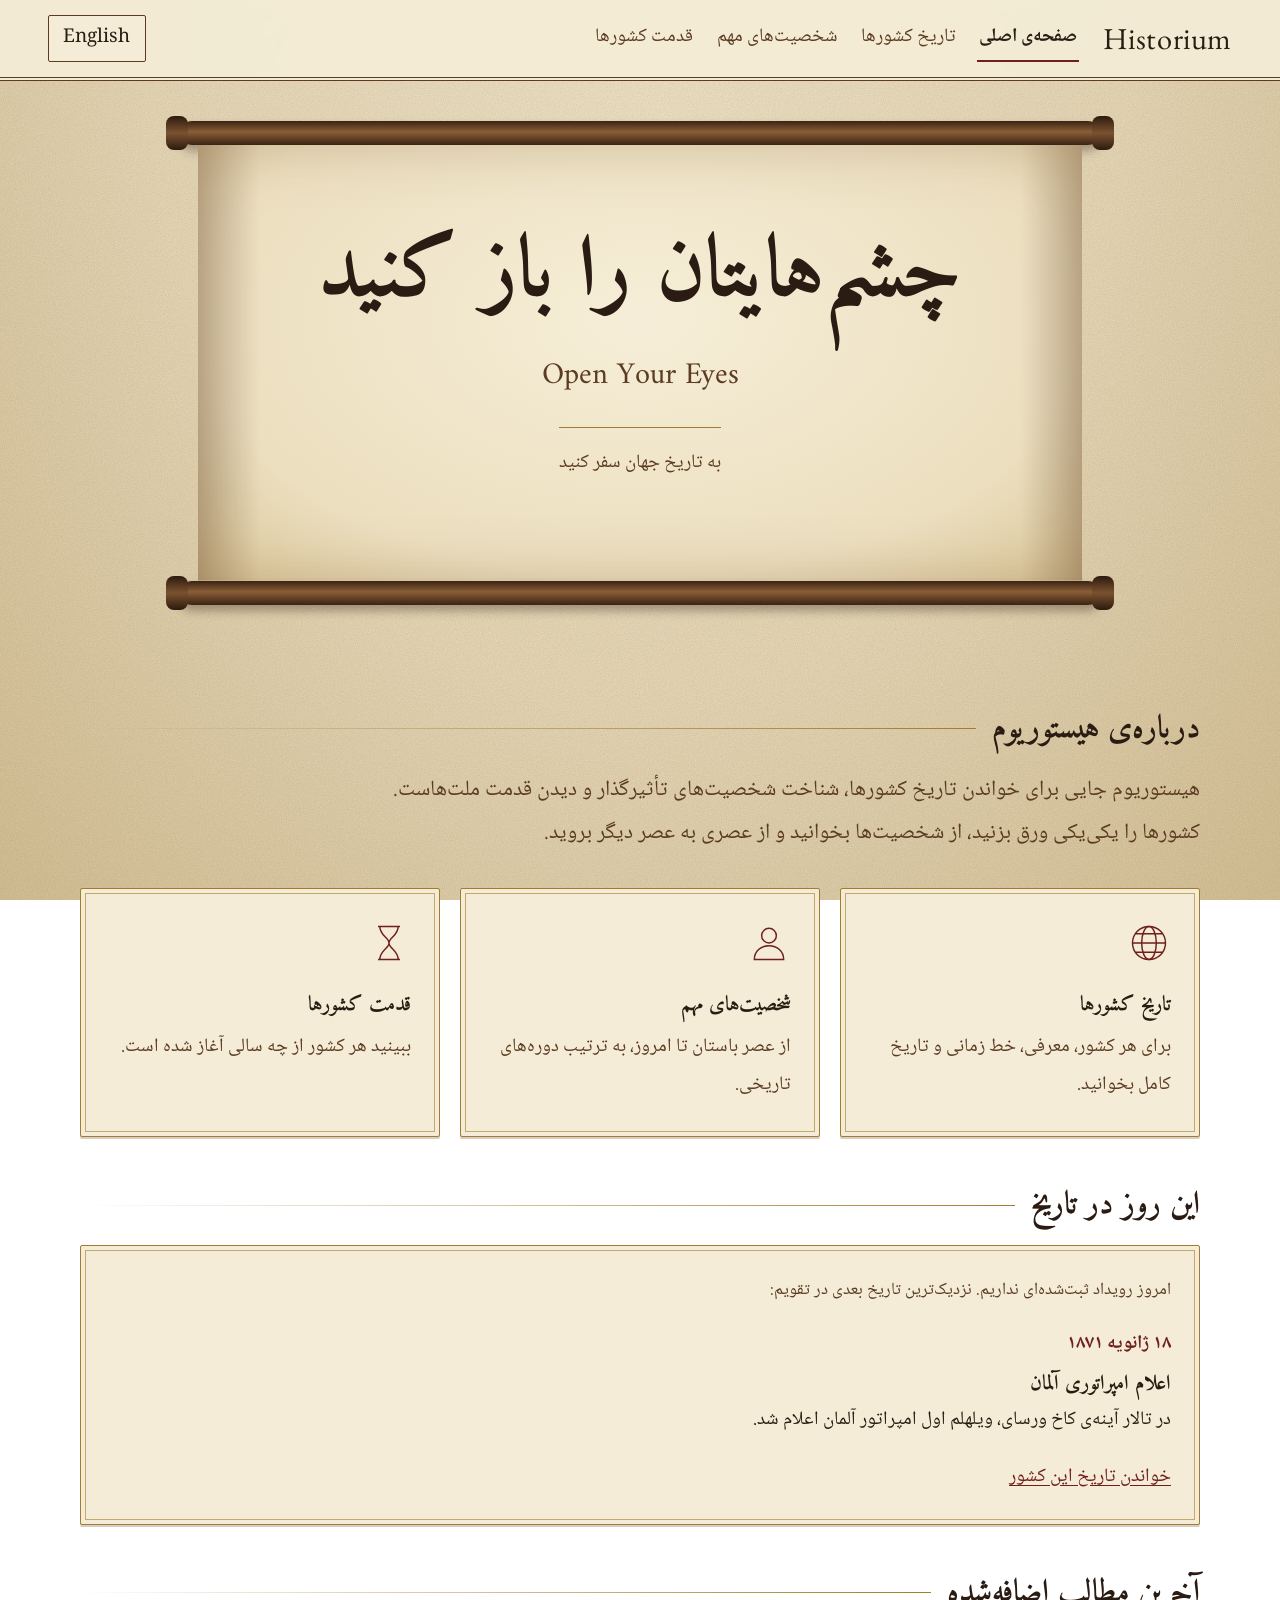
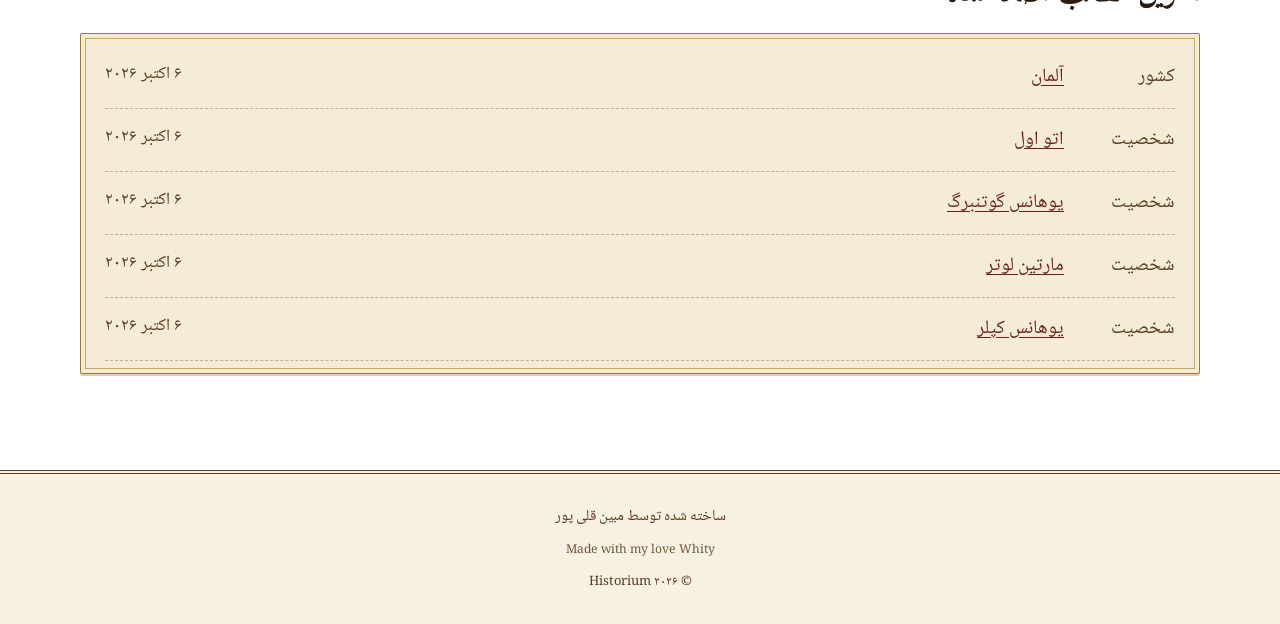
==== historium-preview.html @ 2f459145 "Added Main File" ====
<!DOCTYPE html>
<html lang="fa" dir="rtl">
<head>
  <meta charset="utf-8">
  <meta name="viewport" content="width=device-width, initial-scale=1">
  <title>Historium</title>
  <meta name="description" content="Historium: تاریخ کشورها، شخصیت‌های مهم و قدمت ملت‌ها. The history of countries, important figures and the age of nations.">
  <link rel="preconnect" href="https://fonts.googleapis.com">
  <link rel="preconnect" href="https://fonts.gstatic.com" crossorigin>
  <link href="https://fonts.googleapis.com/css2?family=Amiri:wght@400;700&family=EB+Garamond:wght@400;500;700&family=IM+Fell+English&family=Noto+Naskh+Arabic:wght@400;600&display=swap" rel="stylesheet">
  <style>
/* ==========================================================
   Historium - stylesheet
   Theme: old parchment, ink and wax seal
   Works in both RTL (Persian) and LTR (English) using logical properties
   ========================================================== */

:root {
  --parchment: #e8dbbc;
  --vellum: #f4ecd6;
  --ink: #2a1c12;
  --walnut: #5b3b22;
  --seal: #6f1f1c;
  --gold: #a27d2f;
  --line: rgba(91, 59, 34, 0.35);
  --header-h: 68px;
  --measure: 68ch;
}

html[lang="fa"] {
  --font-display: "Amiri", "Noto Naskh Arabic", "Traditional Arabic", serif;
  --font-body: "Noto Naskh Arabic", "Amiri", "Traditional Arabic", serif;
  --lh: 2;
  --base: 1.1875rem;
}
html[lang="en"] {
  --font-display: "IM Fell English", "EB Garamond", Georgia, "Times New Roman", serif;
  --font-body: "EB Garamond", Georgia, "Times New Roman", serif;
  --lh: 1.65;
  --base: 1.25rem;
}

* { box-sizing: border-box; }

[hidden] { display: none !important; }

html { scroll-behavior: smooth; }
@media (prefers-reduced-motion: reduce) {
  html { scroll-behavior: auto; }
}

body {
  margin: 0;
  min-height: 100vh;
  color: var(--ink);
  font-family: var(--font-body);
  font-size: var(--base);
  line-height: var(--lh);
  background:
    radial-gradient(ellipse at 50% 0%, #f1e7cc 0%, var(--parchment) 55%, #d6c39a 100%) fixed;
  display: flex;
  flex-direction: column;
}

/* paper grain */
body::before {
  content: "";
  position: fixed;
  inset: 0;
  pointer-events: none;
  z-index: 0;
  opacity: 0.55;
  mix-blend-mode: multiply;
  background-image: url("data:image/svg+xml;utf8,<svg xmlns='http://www.w3.org/2000/svg' width='220' height='220'><filter id='n'><feTurbulence type='fractalNoise' baseFrequency='0.85' numOctaves='2' stitchTiles='stitch'/><feColorMatrix values='0 0 0 0 0.36  0 0 0 0 0.25  0 0 0 0 0.12  0 0 0 0.45 0'/></filter><rect width='100%' height='100%' filter='url(%23n)'/></svg>");
}

body > * { position: relative; z-index: 1; }

h1, h2, h3, h4 {
  font-family: var(--font-display);
  font-weight: 700;
  line-height: 1.25;
  margin: 0 0 0.5em;
  color: var(--ink);
}
html[lang="en"] h1, html[lang="en"] h2, html[lang="en"] h3, html[lang="en"] h4 { font-weight: 400; }

h1 { font-size: clamp(2rem, 4vw, 3rem); }
h2 { font-size: clamp(1.5rem, 2.6vw, 2rem); }
h3 { font-size: 1.3rem; }

p { margin: 0 0 1em; max-width: var(--measure); }

a { color: var(--seal); text-underline-offset: 0.2em; }
a:hover { color: var(--ink); }

:focus-visible {
  outline: 3px solid var(--seal);
  outline-offset: 3px;
}

.sr-only {
  position: absolute !important;
  width: 1px; height: 1px;
  overflow: hidden;
  clip: rect(0 0 0 0);
  white-space: nowrap;
}

.skip-link {
  position: absolute;
  inset-inline-start: 1rem;
  top: -4rem;
  background: var(--vellum);
  color: var(--ink);
  padding: 0.5rem 1rem;
  border: 2px solid var(--seal);
  z-index: 100;
}
.skip-link:focus { top: 0.75rem; }

/* ---------- reading progress ---------- */
#progress {
  position: fixed;
  top: 0; left: 0; right: 0;
  height: 4px;
  background: var(--seal);
  transform: scaleX(0);
  transform-origin: left;
  z-index: 60;
  display: none;
}
html[dir="rtl"] #progress { transform-origin: right; }
body.has-progress #progress { display: block; }

/* ---------- header ---------- */
.site-header {
  position: sticky;
  top: 0;
  z-index: 50;
  min-height: var(--header-h);
  display: flex;
  align-items: center;
  flex-wrap: wrap;
  gap: 0.5rem 1.5rem;
  padding: 0.5rem clamp(1rem, 4vw, 3rem);
  background: rgba(244, 236, 214, 0.94);
  border-bottom: 4px double var(--walnut);
  backdrop-filter: blur(4px);
}

.logo {
  font-family: "IM Fell English", "EB Garamond", Georgia, serif;
  font-size: 1.9rem;
  letter-spacing: 0.02em;
  color: var(--ink);
  text-decoration: none;
  direction: ltr;
  unicode-bidi: isolate;
}
.logo:hover { color: var(--seal); }

.main-nav {
  display: flex;
  gap: 0.25rem 1.25rem;
  flex-wrap: wrap;
  flex: 1;
}
.main-nav a {
  color: var(--walnut);
  text-decoration: none;
  padding: 0.25rem 0.1rem;
  border-bottom: 2px solid transparent;
}
.main-nav a:hover { color: var(--ink); border-bottom-color: var(--gold); }
.main-nav a[aria-current="page"] { color: var(--ink); border-bottom-color: var(--seal); font-weight: 700; }

.lang-btn {
  font: inherit;
  color: var(--ink);
  background: var(--vellum);
  border: 1px solid var(--walnut);
  padding: 0.2rem 0.9rem;
  cursor: pointer;
  border-radius: 2px;
}
.lang-btn:hover { background: var(--parchment); }

main { flex: 1; }
main:focus, main:focus-visible { outline: none; }

.page {
  width: min(1120px, 100% - 2rem);
  margin-inline: auto;
  padding-block: 2.5rem 4rem;
}

.lead { font-size: 1.15em; color: var(--walnut); }

/* ---------- hero: the scroll ---------- */
.hero { padding: 2.5rem 1rem 1rem; }

.scroll {
  width: min(920px, 100%);
  margin-inline: auto;
}

.scroll-rod {
  position: relative;
  height: 24px;
  border-radius: 12px;
  background: linear-gradient(#3a2313, #8a5e37 45%, #3a2313);
  box-shadow: 0 6px 10px rgba(42, 28, 18, 0.35);
}
.scroll-rod::before, .scroll-rod::after {
  content: "";
  position: absolute;
  top: -5px;
  width: 22px; height: 34px;
  border-radius: 8px;
  background: linear-gradient(#2c1a0e, #7b5230 50%, #2c1a0e);
}
.scroll-rod::before { inset-inline-start: -14px; }
.scroll-rod::after { inset-inline-end: -14px; }

.scroll-sheet {
  margin-inline: 18px;
  padding: clamp(2.5rem, 7vw, 5rem) clamp(1.25rem, 5vw, 4rem);
  text-align: center;
  background:
    linear-gradient(90deg, rgba(91, 59, 34, 0.28), transparent 7%, transparent 93%, rgba(91, 59, 34, 0.28)),
    radial-gradient(ellipse at 50% 40%, #f6eed8 0%, #ecdfbf 70%, #dcc89b 100%);
  box-shadow: inset 0 0 60px rgba(111, 70, 30, 0.25);
  animation: unroll 1.5s cubic-bezier(0.3, 0.7, 0.2, 1) both;
}
@keyframes unroll {
  from { clip-path: inset(0 0 100% 0); }
  to { clip-path: inset(0 0 0 0); }
}
@media (prefers-reduced-motion: reduce) {
  .scroll-sheet { animation: none; }
}

.slogan {
  font-size: clamp(2.6rem, 8vw, 5.4rem);
  line-height: 1.15;
  margin: 0 0 0.25em;
}
.slogan-alt {
  font-family: var(--font-display);
  font-size: clamp(1.3rem, 3vw, 1.9rem);
  color: var(--walnut);
  margin: 0 0 1.25rem;
}
.tagline {
  margin-inline: auto;
  color: var(--walnut);
  border-top: 1px solid var(--gold);
  padding-top: 1rem;
  display: inline-block;
}

/* ---------- decorative section title ---------- */
.section-title {
  display: flex;
  align-items: center;
  gap: 1rem;
  margin: 3rem 0 1.25rem;
}
.section-title::after {
  content: "";
  flex: 1;
  height: 1px;
  background: linear-gradient(90deg, var(--gold), transparent);
}
html[dir="rtl"] .section-title::after { background: linear-gradient(270deg, var(--gold), transparent); }
.section-title h2 { margin: 0; }

/* ---------- framed boxes (manuscript frame) ---------- */
.frame {
  background: var(--vellum);
  border: 1px solid var(--gold);
  box-shadow:
    inset 0 0 0 4px var(--vellum),
    inset 0 0 0 5px rgba(162, 125, 47, 0.6),
    0 2px 0 rgba(91, 59, 34, 0.25);
  border-radius: 2px;
}

/* ---------- entry cards on home ---------- */
.entry-grid {
  display: grid;
  gap: 1.25rem;
  grid-template-columns: repeat(auto-fit, minmax(250px, 1fr));
}
.entry {
  display: block;
  padding: 2rem 1.75rem;
  text-decoration: none;
  color: var(--ink);
}
.entry:hover { background: #f9f2de; color: var(--ink); }
.entry h3 { margin-top: 0.75rem; }
.entry p { color: var(--walnut); margin: 0; }
.entry svg { width: 44px; height: 44px; stroke: var(--seal); fill: none; stroke-width: 1.6; }

/* ---------- today / latest ---------- */
.today { padding: 1.75rem; }
.today h3 { margin-bottom: 0.25rem; }
.today .date { color: var(--seal); font-weight: 700; margin-bottom: 0.5rem; }
.today .note { color: var(--walnut); font-size: 0.9em; margin-bottom: 1rem; }

.latest-list { list-style: none; margin: 0; padding: 0; }
.latest-list li {
  display: flex;
  flex-wrap: wrap;
  gap: 0.25rem 1rem;
  padding: 0.75rem 0;
  border-bottom: 1px dashed var(--line);
}
.latest-list .kind { color: var(--walnut); min-width: 5em; }
.latest-list .when { margin-inline-start: auto; color: var(--walnut); font-size: 0.9em; }

/* ---------- flags ---------- */
.flag {
  display: block;
  width: 100%;
  height: 100%;
  border: 1px solid rgba(42, 28, 18, 0.5);
}
.flag-img { display: block; width: 100%; height: 100%; object-fit: cover; }

/* ---------- search ---------- */
.searchbar { margin: 1.5rem 0 2rem; max-width: 460px; }
.searchbar input,
.filters select {
  width: 100%;
  font: inherit;
  color: var(--ink);
  background: var(--vellum);
  border: 1px solid var(--walnut);
  border-radius: 2px;
  padding: 0.6rem 0.9rem;
}

/* ---------- country cards ---------- */
.card-grid {
  display: grid;
  gap: 1.5rem;
  grid-template-columns: repeat(auto-fill, minmax(250px, 1fr));
}
.country-card {
  display: flex;
  flex-direction: column;
  text-decoration: none;
  color: var(--ink);
  overflow: hidden;
}
.country-card:hover { background: #f9f2de; color: var(--ink); }
.country-card .flag-band { height: 84px; margin: 10px 10px 0; }
.country-card .body { padding: 1rem 1.25rem 1.4rem; }
.country-card h3 { margin-bottom: 0.1em; }
.country-card .age { color: var(--seal); font-weight: 700; margin-bottom: 0.4rem; }
.country-card .sum { color: var(--walnut); font-size: 0.92em; line-height: 1.6; margin: 0; }

.empty {
  padding: 2rem;
  text-align: center;
  color: var(--walnut);
  border: 1px dashed var(--walnut);
}

/* ---------- country page ---------- */
.crumb { margin-bottom: 1.5rem; }
.country-head {
  display: grid;
  grid-template-columns: 160px 1fr auto;
  gap: 1.5rem 2rem;
  align-items: center;
  margin-bottom: 2.5rem;
}
.country-head .flag-big { width: 160px; height: 108px; }
.country-head h1 { margin: 0; }

.seal {
  display: inline-flex;
  flex-direction: column;
  align-items: center;
  justify-content: center;
  width: 128px; height: 128px;
  border-radius: 50%;
  text-decoration: none;
  color: #f4ecd6;
  background: radial-gradient(circle at 35% 30%, #9a3a33, var(--seal) 60%, #4b1311);
  box-shadow: inset 0 0 0 5px rgba(244, 236, 214, 0.18), 0 4px 10px rgba(42, 28, 18, 0.4);
  text-align: center;
  line-height: 1.25;
}
.seal:hover { color: #fff; filter: brightness(1.1); }
.seal .n { font-family: var(--font-display); font-size: 2.1rem; }
.seal .u { font-size: 0.85rem; }

.country-layout {
  display: grid;
  grid-template-columns: minmax(0, 1fr) 270px;
  gap: 3rem;
  align-items: start;
}
.country-main section { scroll-margin-top: calc(var(--header-h) + 1.25rem); margin-bottom: 3rem; }
.country-main section > h2 {
  border-bottom: 1px solid var(--gold);
  padding-bottom: 0.3em;
}

.side { position: sticky; top: calc(var(--header-h) + 1.25rem); display: grid; gap: 1.25rem; }
.side .box { padding: 1.25rem 1.4rem; }
.side h2 { font-size: 1.2rem; margin-bottom: 0.6rem; }
.facts { margin: 0; }
.facts div { padding: 0.4rem 0; border-bottom: 1px dashed var(--line); }
.facts div:last-child { border-bottom: 0; }
.facts dt { color: var(--walnut); font-size: 0.85em; }
.facts dd { margin: 0; font-weight: 700; }

.toc { list-style: none; margin: 0; padding: 0; }
.toc li { margin: 0; }
.toc a {
  display: block;
  padding: 0.25rem 0;
  color: var(--walnut);
  text-decoration: none;
  line-height: 1.5;
}
.toc a:hover { color: var(--seal); }

.why-date {
  margin-top: 1rem;
  padding: 0.9rem 1.1rem;
  border-inline-start: 3px solid var(--gold);
  background: rgba(244, 236, 214, 0.6);
  font-size: 0.95em;
}
.why-date p { margin: 0; }

/* timeline */
.timeline { list-style: none; margin: 0; padding: 0; border-inline-start: 2px solid var(--walnut); margin-inline-start: 0.6rem; }
.timeline > li { position: relative; padding-inline-start: 1.5rem; margin-bottom: 0.25rem; }
.timeline > li::before {
  content: "";
  position: absolute;
  inset-inline-start: -0.62rem;
  top: 0.8rem;
  width: 0.9rem; height: 0.9rem;
  border-radius: 50%;
  background: var(--parchment);
  border: 2px solid var(--seal);
}
.timeline details { border-bottom: 1px dashed var(--line); padding: 0.4rem 0; }
.timeline summary {
  cursor: pointer;
  display: flex;
  flex-wrap: wrap;
  gap: 0.2rem 1rem;
  align-items: baseline;
  list-style: none;
  padding: 0.2rem 0;
}
.timeline summary::-webkit-details-marker { display: none; }
.timeline summary:hover .t-title { color: var(--seal); }
.timeline .t-year { font-family: var(--font-display); font-weight: 700; font-size: 1.15em; color: var(--seal); min-width: 5.5em; }
.timeline .t-title { font-weight: 700; }
.timeline .t-text { margin: 0.4rem 0 0.4rem; color: var(--walnut); }
.timeline summary::after {
  content: "+";
  margin-inline-start: auto;
  color: var(--walnut);
  font-size: 1.3em;
  line-height: 1;
}
.timeline details[open] summary::after { content: "\2212"; }

/* mini cards for figures */
.mini-grid { display: grid; gap: 1rem; grid-template-columns: repeat(auto-fill, minmax(220px, 1fr)); }
.fig-card {
  display: flex;
  gap: 1rem;
  align-items: center;
  padding: 1rem 1.1rem;
  text-decoration: none;
  color: var(--ink);
}
.fig-card:hover { background: #f9f2de; color: var(--ink); }
.fig-card .nm { font-weight: 700; line-height: 1.35; }
.fig-card .yr { color: var(--walnut); font-size: 0.88em; }
.fig-card .kn { color: var(--walnut); font-size: 0.88em; line-height: 1.5; }

.mono {
  flex: none;
  width: 56px; height: 56px;
  border-radius: 50%;
  display: grid;
  place-items: center;
  font-family: var(--font-display);
  font-size: 1.6rem;
  color: var(--vellum);
  background: radial-gradient(circle at 35% 30%, #7a5231, var(--walnut) 65%, #35200f);
  overflow: hidden;
}
.mono img { width: 100%; height: 100%; object-fit: cover; }
.mono.big { width: 120px; height: 120px; font-size: 3.4rem; }

/* gallery */
.gallery { display: grid; gap: 1rem; grid-template-columns: repeat(auto-fill, minmax(230px, 1fr)); }
.gallery figure { margin: 0; padding: 0.6rem; }
.gallery img { width: 100%; height: 170px; object-fit: cover; display: block; }
.gallery figcaption { font-size: 0.88em; color: var(--walnut); padding-top: 0.4rem; line-height: 1.5; }

.pager {
  display: flex;
  justify-content: space-between;
  gap: 1rem;
  flex-wrap: wrap;
  border-top: 4px double var(--walnut);
  padding-top: 1.5rem;
  margin-top: 1rem;
}
.pager a { text-decoration: none; padding: 0.5rem 0; }
.pager small { display: block; color: var(--walnut); }

/* ---------- figures page ---------- */
.filters {
  display: grid;
  gap: 1rem;
  grid-template-columns: repeat(auto-fit, minmax(180px, 1fr));
  align-items: end;
  margin: 1.5rem 0;
}
.filters label { display: block; color: var(--walnut); font-size: 0.9em; margin-bottom: 0.25rem; }
.btn {
  font: inherit;
  color: var(--vellum);
  background: var(--seal);
  border: 1px solid #4b1311;
  border-radius: 2px;
  padding: 0.6rem 1.1rem;
  cursor: pointer;
}
.btn:hover { background: #4b1311; }

.era-nav {
  position: sticky;
  top: var(--header-h);
  z-index: 10;
  display: flex;
  gap: 0.25rem 1.25rem;
  flex-wrap: wrap;
  padding: 0.6rem 1rem;
  margin-bottom: 1.5rem;
  background: rgba(244, 236, 214, 0.95);
  border-block: 1px solid var(--gold);
}
.era-nav a { color: var(--walnut); text-decoration: none; padding: 0.1rem 0; border-bottom: 2px solid transparent; }
.era-nav a:hover { color: var(--ink); border-bottom-color: var(--seal); }

.era { scroll-margin-top: calc(var(--header-h) + 4rem); margin-bottom: 2.5rem; }
.era-banner {
  padding: 1.1rem 1.5rem;
  margin-bottom: 1rem;
  border-inline-start: 8px solid var(--era, var(--gold));
  background: rgba(244, 236, 214, 0.75);
}
.era-banner h2 { margin: 0; }
.era-banner .range { color: var(--walnut); font-size: 0.92em; }
.era-banner p { margin: 0.3rem 0 0; color: var(--walnut); font-size: 0.95em; }

/* ---------- figure page ---------- */
.fig-head { display: flex; gap: 2rem; align-items: center; flex-wrap: wrap; margin-bottom: 2rem; }
.fig-head h1 { margin-bottom: 0.1em; }
.fig-head .meta { color: var(--walnut); }
.fig-body { max-width: var(--measure); }
.fig-body h2 { border-bottom: 1px solid var(--gold); padding-bottom: 0.3em; margin-top: 2rem; }
.fig-body ul { padding-inline-start: 1.4rem; }
.fig-body li { margin-bottom: 0.4rem; }
blockquote.quote {
  margin: 1.5rem 0;
  padding: 0.5rem 1.25rem;
  border-inline-start: 4px solid var(--seal);
  font-family: var(--font-display);
  font-size: 1.3em;
}

/* ---------- ages timeline ---------- */
.ages-scroller {
  overflow-x: auto;
  padding: 1rem 0.5rem 2rem;
  margin-top: 1.5rem;
}
.ages-track {
  display: flex;
  gap: 2rem;
  align-items: flex-start;
  position: relative;
  min-width: max-content;
  padding-top: 4rem;
}
.ages-track::before {
  content: "";
  position: absolute;
  top: 3.05rem;
  inset-inline: 0;
  height: 4px;
  background: var(--walnut);
}
.age-item { width: 250px; position: relative; }
.age-item .yr {
  position: absolute;
  top: -3.3rem;
  inset-inline-start: 0;
  font-family: var(--font-display);
  font-weight: 700;
  font-size: 1.3rem;
  color: var(--seal);
  line-height: 1.2;
}
.age-item .dot {
  position: absolute;
  top: -1.45rem;
  inset-inline-start: 0;
  width: 18px; height: 18px;
  border-radius: 50%;
  background: var(--seal);
  border: 3px solid var(--parchment);
  box-shadow: 0 0 0 1px var(--walnut);
}
.age-card { padding: 1.25rem 1.25rem 1.25rem; }
.age-card h3 { margin-bottom: 0.15em; }
.age-card .big-n { font-family: var(--font-display); font-size: 1.6rem; color: var(--seal); line-height: 1.3; }
.age-card details { margin-top: 0.75rem; font-size: 0.92em; color: var(--walnut); }
.age-card summary { cursor: pointer; color: var(--seal); }
.age-card details p { margin: 0.5rem 0 0; line-height: 1.7; }
.hint { color: var(--walnut); font-size: 0.92em; }

/* ---------- footer ---------- */
.site-footer {
  margin-top: 2rem;
  padding: 1.75rem 1rem;
  text-align: center;
  color: var(--walnut);
  border-top: 4px double var(--walnut);
  background: rgba(244, 236, 214, 0.7);
  font-size: 0.95rem;
}
.site-footer p { margin: 0 auto; }

/* ---------- responsive ---------- */
@media (max-width: 960px) {
  .country-layout { grid-template-columns: 1fr; }
  .side { position: static; order: -1; }
  .country-head { grid-template-columns: 120px 1fr; }
  .country-head .flag-big { width: 120px; height: 82px; }
  .country-head .seal { grid-column: 1 / -1; justify-self: start; }
}
@media (max-width: 560px) {
  .site-header { gap: 0.25rem 1rem; }
  .main-nav { order: 3; flex-basis: 100%; }
  :root { --header-h: 0px; }
  .site-header { position: static; }
  .scroll-sheet { margin-inline: 12px; }
  .era-nav { position: static; }
}

</style>
</head>
<body>
  <a class="skip-link" id="skip-link" href="#app"></a>
  <div id="progress" aria-hidden="true"></div>
  <header class="site-header" id="site-header"></header>
  <main id="app" tabindex="-1">
    <noscript><p style="padding:2rem">این سایت برای نمایش به جاوااسکریپت نیاز دارد. This site needs JavaScript to display.</p></noscript>
  </main>
  <footer class="site-footer" id="site-footer"></footer>

  <script>
/* ==========================================================
   Historium - interface texts (menus, buttons, headings)
   متن‌های ظاهر سایت (منو، دکمه‌ها، عنوان‌ها)
   Each text has a Persian (fa) and an English (en) version.
   برای تغییر شعار یا متن معرفی همین‌جا را ویرایش کنید.
   ========================================================== */

window.HISTORIUM_STRINGS = {
  /* ---- header ---- */
  navHome:      { fa: "صفحه‌ی اصلی",       en: "Home" },
  navCountries: { fa: "تاریخ کشورها",       en: "Countries" },
  navFigures:   { fa: "شخصیت‌های مهم",      en: "Important figures" },
  navAges:      { fa: "قدمت کشورها",        en: "Age of countries" },
  langSwitch:   { fa: "English",            en: "فارسی" },
  langSwitchLabel: { fa: "Switch to English", en: "تغییر زبان به فارسی" },
  skip:         { fa: "پرش به محتوا",       en: "Skip to content" },

  /* ---- home ---- */
  slogan:       { fa: "چشم‌هایتان را باز کنید", en: "Open Your Eyes" },
  tagline:      { fa: "به تاریخ جهان سفر کنید", en: "Journey through the history of the world" },
  intro: {
    fa: "هیستوریوم جایی برای خواندن تاریخ کشورها، شناخت شخصیت‌های تأثیرگذار و دیدن قدمت ملت‌هاست. کشورها را یکی‌یکی ورق بزنید، از شخصیت‌ها بخوانید و از عصری به عصر دیگر بروید.",
    en: "Historium is a place to read the history of countries, meet the people who shaped it, and see how old nations really are. Turn the pages country by country, read about key figures, and travel from one era to the next."
  },
  introTitle:   { fa: "درباره‌ی هیستوریوم", en: "About Historium" },

  cardCountriesTitle: { fa: "تاریخ کشورها", en: "History of countries" },
  cardCountriesText:  { fa: "برای هر کشور، معرفی، خط زمانی و تاریخ کامل بخوانید.", en: "Read an overview, a timeline and the full history of each country." },
  cardFiguresTitle:   { fa: "شخصیت‌های مهم", en: "Important figures" },
  cardFiguresText:    { fa: "از عصر باستان تا امروز، به ترتیب دوره‌های تاریخی.", en: "From the ancient world to today, arranged by historical era." },
  cardAgesTitle:      { fa: "قدمت کشورها", en: "Age of countries" },
  cardAgesText:       { fa: "ببینید هر کشور از چه سالی آغاز شده است.", en: "See the year each country began." },

  todayTitle:   { fa: "این روز در تاریخ", en: "This day in history" },
  todayExact:   { fa: "رویدادی که در چنین روزی رخ داده است", en: "Something that happened on this date" },
  todayNext:    { fa: "امروز رویداد ثبت‌شده‌ای نداریم. نزدیک‌ترین تاریخ بعدی در تقویم:", en: "Nothing is recorded for today. The next date on the calendar:" },
  readMore:     { fa: "خواندن تاریخ این کشور", en: "Read this country's history" },

  latestTitle:  { fa: "آخرین مطالب اضافه‌شده", en: "Recently added" },
  typeCountry:  { fa: "کشور", en: "Country" },
  typeFigure:   { fa: "شخصیت", en: "Figure" },

  /* ---- countries ---- */
  countriesTitle: { fa: "تاریخ کشورها", en: "History of countries" },
  countriesLead:  { fa: "کشوری را انتخاب کنید و تاریخش را بخوانید.", en: "Choose a country and read its history." },
  searchLabel:    { fa: "جستجوی کشور", en: "Search countries" },
  searchPlaceholder: { fa: "نام کشور را بنویسید...", en: "Type a country name..." },
  noResults:      { fa: "کشوری با این نام پیدا نشد.", en: "No country matches that name." },
  ageText:        { fa: "{n} سال قدمت", en: "{n} years old" },
  ageSealUnit:    { fa: "سال قدمت", en: "years old" },

  /* ---- country page ---- */
  backToCountries: { fa: "بازگشت به لیست کشورها", en: "Back to all countries" },
  quickFacts:     { fa: "اطلاعات سریع", en: "Quick facts" },
  factFounded:    { fa: "سال آغاز", en: "Beginning" },
  factCapital:    { fa: "پایتخت", en: "Capital" },
  factLanguage:   { fa: "زبان", en: "Language" },
  factPopulation: { fa: "جمعیت", en: "Population" },
  toc:            { fa: "فهرست مطالب", en: "Contents" },
  overviewTitle:  { fa: "معرفی", en: "Overview" },
  timelineTitle:  { fa: "خط زمانی", en: "Timeline" },
  timelineHint:   { fa: "روی هر رویداد کلیک کنید تا توضیحش باز شود.", en: "Select an event to open its description." },
  figuresOfCountry: { fa: "شخصیت‌های مهم این کشور", en: "Important figures from this country" },
  galleryTitle:   { fa: "گالری تصاویر", en: "Gallery" },
  whyDate:        { fa: "چرا این سال؟", en: "Why this year?" },
  prevCountry:    { fa: "کشور قبلی", en: "Previous country" },
  nextCountry:    { fa: "کشور بعدی", en: "Next country" },
  ageBadgeLabel:  { fa: "دیدن قدمت همه‌ی کشورها", en: "See the age of all countries" },

  /* ---- figures ---- */
  figuresTitle:   { fa: "شخصیت‌های مهم تاریخ", en: "Important figures in history" },
  figuresLead:    { fa: "شخصیت‌ها به ترتیب عصرهای تاریخی چیده شده‌اند. با فیلترها دنبال کشور یا حوزه‌ی خاصی بگردید.", en: "Figures are arranged by historical era. Use the filters to look for a particular country or field." },
  filterCountry:  { fa: "کشور", en: "Country" },
  filterField:    { fa: "حوزه", en: "Field" },
  all:            { fa: "همه", en: "All" },
  randomFigure:   { fa: "یک شخصیت تصادفی", en: "A random figure" },
  noFigures:      { fa: "شخصیتی با این فیلترها پیدا نشد.", en: "No figures match these filters." },
  eraNav:         { fa: "عصرهای تاریخی", en: "Historical eras" },
  bornPrefix:     { fa: "متولد", en: "Born" },
  bce:            { fa: "پ.م.", en: "BCE" },
  achievements:   { fa: "دستاوردها", en: "Achievements" },
  biography:      { fa: "زندگی‌نامه", en: "Biography" },
  famousQuote:    { fa: "جمله‌ی معروف", en: "Famous quote" },
  contemporaries: { fa: "هم‌عصرها", en: "Contemporaries" },
  backToFigures:  { fa: "بازگشت به شخصیت‌های مهم", en: "Back to important figures" },
  fromCountry:    { fa: "کشور", en: "Country" },
  fieldLabel:     { fa: "حوزه", en: "Field" },
  eraLabel:       { fa: "عصر", en: "Era" },

  /* ---- ages ---- */
  agesTitle:      { fa: "قدمت کشورها", en: "Age of countries" },
  agesLead:       { fa: "هر کشور از چه سالی آغاز شده است؟ کشورها از قدیمی‌ترین تا جدیدترین روی محور زمان چیده شده‌اند.", en: "When did each country begin? Countries are placed on a timeline from the oldest to the newest." },
  agesHint:       { fa: "برای دیدن بقیه، محور را به کنار بکشید.", en: "Scroll sideways to see the rest." },

  /* ---- misc ---- */
  notFoundTitle:  { fa: "صفحه پیدا نشد", en: "Page not found" },
  notFoundText:   { fa: "این آدرس وجود ندارد. به صفحه‌ی اصلی برگردید و از منو ادامه دهید.", en: "This address does not exist. Go back to the home page and continue from the menu." },
  footerText:     { fa: "ساخته شده توسط مبین قلی پور", en: "Creator Mobin Gholipour" },
  footerLove:     { fa: "Made with my love Whity", en: "Made with my love Whity" },

  months: {
    fa: ["ژانویه", "فوریه", "مارس", "آوریل", "مه", "ژوئن", "ژوئیه", "اوت", "سپتامبر", "اکتبر", "نوامبر", "دسامبر"],
    en: ["January", "February", "March", "April", "May", "June", "July", "August", "September", "October", "November", "December"]
  }
};

</script>
  <script>
/* ==========================================================
   Historium - CONTENT FILE  |  فایل محتوای سایت
   ----------------------------------------------------------
   این تنها فایلی است که برای افزودن مطلب باید ویرایش کنید.
   This is the only file you need to edit to add content.

   HOW TO ADD A COUNTRY / چطور کشور اضافه کنم؟
   1. Find the block that starts with   id: "germany"
   2. Copy the whole block from "{" to the matching "}," 
   3. Paste it right below, and change the texts.
   4. The id must be unique, in lowercase English letters (e.g. "italy").
   5. Every text has two versions: fa (Persian) and en (English).
   6. Save the file and refresh the page. The country card, the page,
      the timeline and the age timeline are all created automatically.

   HOW TO ADD A FIGURE / چطور شخصیت اضافه کنم؟
   Copy one block inside "figures", paste it, change the texts.
   - country: the id of an existing country (e.g. "germany")
   - born / died: years only (use a negative number for BCE, e.g. -356)
   - the era is chosen automatically from the birth year,
     unless you add   era: "modern"   to the block.
   - field must be one of: politics, science, arts, thought, invention

   PARAGRAPHS: text is written as a list of paragraphs: ["first", "second"]
   Keep the commas and the quotation marks exactly as in the examples.
   If you use a quotation mark inside a text, write it as ‘ ’ or « ».
   ========================================================== */

window.HISTORIUM_DATA = {

  /* ---------- historical eras / عصرهای تاریخی ---------- */
  eras: [
    { id: "ancient", from: -100000, to: 499, color: "#8a6d3b",
      name: { fa: "عصر باستان", en: "Ancient era" },
      desc: { fa: "از آغاز تمدن‌ها تا سقوط امپراتوری روم غربی.", en: "From the first civilizations to the fall of the Western Roman Empire." } },
    { id: "medieval", from: 500, to: 1399, color: "#5b3b22",
      name: { fa: "قرون وسطی", en: "Middle Ages" },
      desc: { fa: "از سال ۵۰۰ تا حدود ۱۴۰۰ میلادی.", en: "From about 500 to about 1400 CE." } },
    { id: "renaissance", from: 1400, to: 1599, color: "#7a3b2e",
      name: { fa: "رنسانس", en: "Renaissance" },
      desc: { fa: "دوران بازگشت به دانش و هنر، چاپ و اصلاحات دینی.", en: "An age of revived learning and art, of printing and religious reform." } },
    { id: "enlightenment", from: 1600, to: 1799, color: "#3e5c55",
      name: { fa: "روشنگری", en: "Enlightenment" },
      desc: { fa: "قرن‌های هفدهم و هجدهم؛ عصر خرد، علم و فلسفه.", en: "The seventeenth and eighteenth centuries: an age of reason, science and philosophy." } },
    { id: "modern", from: 1800, to: 1944, color: "#4a4a6a",
      name: { fa: "دوران مدرن", en: "Modern era" },
      desc: { fa: "از انقلاب صنعتی تا پایان جنگ جهانی دوم.", en: "From the Industrial Revolution to the end of the Second World War." } },
    { id: "contemporary", from: 1945, to: 100000, color: "#6f1f1c",
      name: { fa: "دوران معاصر", en: "Contemporary era" },
      desc: { fa: "از سال ۱۹۴۵ تا امروز.", en: "From 1945 to today." } }
  ],

  /* ---------- fields / حوزه‌ها ---------- */
  fields: {
    politics:  { fa: "سیاست و حکومت",   en: "Politics and rule" },
    science:   { fa: "علم",              en: "Science" },
    arts:      { fa: "هنر و ادبیات",     en: "Arts and letters" },
    thought:   { fa: "اندیشه و دین",     en: "Thought and faith" },
    invention: { fa: "اختراع و فناوری",  en: "Invention and technology" }
  },

  /* ==========================================================
     COUNTRIES / کشورها
     ========================================================== */
  countries: [

    {
      id: "germany",
      name: { fa: "آلمان", en: "Germany" },
      /* flag: stripe colours from top to bottom. For vertical stripes add: flagDirection: "vertical"
         Or use a picture instead:  flagImage: "images/germany-flag.png" */
      flag: ["#000000", "#DD0000", "#FFCE00"],
      founded: 843,
      foundedNote: {
        fa: "قدمت آلمان در این سایت از سال ۸۴۳ میلادی حساب شده است؛ سالی که پیمان وردون امپراتوری کارولنژی را میان سه وارث تقسیم کرد و بخش شرقی آن به لویی ژرمنی رسید؛ این بخش بعدها هسته‌ی آلمان شد. «آغاز» یک کشور تعریف واحدی ندارد و تاریخ‌های دیگری مثل ۹۶۲ (امپراتوری مقدس روم)، ۱۸۷۱ (اتحاد آلمان) و ۱۹۹۰ (اتحاد دوباره) هم پیشنهاد می‌شوند.",
        en: "On this site Germany’s age is counted from 843 CE, the year the Treaty of Verdun divided the Carolingian Empire among three heirs; its eastern part (East Francia) gradually became the core of Germany. The ‘beginning’ of a country has no single definition, and other dates such as 962 (the Holy Roman Empire), 1871 (unification) and 1990 (reunification) are also proposed."
      },
      summary: {
        fa: "کشوری در قلب اروپا با تاریخی از قبایل ژرمن و امپراتوری مقدس روم تا اتحاد دوباره.",
        en: "A country in the heart of Europe, with a history from Germanic tribes and the Holy Roman Empire to reunification."
      },
      facts: {
        capital:    { fa: "برلین", en: "Berlin" },
        language:   { fa: "آلمانی", en: "German" },
        population: { fa: "حدود ۸۴ میلیون نفر", en: "About 84 million" }
      },
      overview: {
        fa: [
          "آلمان کشوری در قلب اروپاست. تاریخ آن از قبایل ژرمن و امپراتوری فرانک‌ها آغاز می‌شود، قرن‌ها در قالب امپراتوری مقدس روم و صدها قلمرو کوچک و بزرگ ادامه می‌یابد و در سال ۱۸۷۱ به یک دولت واحد می‌رسد.",
          "قرن بیستم برای آلمان دوره‌ی شکست در جنگ جهانی اول، حکومت نازی‌ها و جنگ جهانی دوم، تقسیم کشور به دو دولت و سرانجام اتحاد دوباره در سال ۱۹۹۰ بود."
        ],
        en: [
          "Germany lies in the heart of Europe. Its history begins with Germanic tribes and the Frankish realm, runs for centuries through the Holy Roman Empire and hundreds of small and large territories, and reaches a single state in 1871.",
          "The twentieth century brought defeat in the First World War, Nazi rule and the Second World War, the division of the country into two states, and finally reunification in 1990."
        ]
      },
      sections: [
        {
          id: "origins",
          title: { fa: "ریشه‌ها: ژرمن‌ها و روم", en: "Roots: the Germanic tribes and Rome" },
          text: {
            fa: [
              "رومی‌ها قبایلی را که در شرق رود راین و شمال رود دانوب زندگی می‌کردند «ژرمن» می‌نامیدند. این قبایل یک ملت یکپارچه نبودند و هر کدام رهبران و سرزمین خودشان را داشتند.",
              "در سال ۹ میلادی ائتلافی از این قبایل به رهبری آرمینیوس در جنگل توتوبورگ سه لژیون رومی را نابود کرد. پس از آن روم نتوانست بیشتر سرزمین‌های شرق راین را به‌طور پایدار تصرف کند و این رود سال‌ها مرز اصلی میان دنیای رومی و دنیای ژرمنی ماند."
            ],
            en: [
              "The Romans used the name ‘Germani’ for the tribes living east of the Rhine and north of the Danube. These tribes were not a single people; each had its own leaders and land.",
              "In 9 CE a coalition of tribes led by Arminius destroyed three Roman legions in the Teutoburg Forest. After that Rome never managed to take most of the land east of the Rhine permanently, and the river remained the main border between the Roman and Germanic worlds for years."
            ]
          }
        },
        {
          id: "empire",
          title: { fa: "از فرانک‌ها تا امپراتوری مقدس روم", en: "From the Franks to the Holy Roman Empire" },
          text: {
            fa: [
              "پس از سقوط روم غربی، فرانک‌ها قدرتمندترین قدرت غرب اروپا شدند. شارلمانی، پادشاه فرانک‌ها، در سال ۸۰۰ در رم امپراتور شد. پس از مرگ او و جانشینش، در سال ۸۴۳ پیمان وردون امپراتوری را میان سه وارث تقسیم کرد و بخش شرقی آن به لویی ژرمنی رسید؛ این بخش بعدها هسته‌ی آلمان شد.",
              "در سال ۹۶۲ اتو اول در رم تاج امپراتوری گرفت و این تاریخ را آغاز امپراتوری مقدس روم می‌دانند، امپراتوری‌ای که تا ۱۸۰۶ دوام آورد. این امپراتوری دولتی یکپارچه نبود؛ مجموعه‌ای سست از شاهزاده‌نشین‌ها، دوک‌نشین‌ها و شهرهای آزاد بود. فرمان زرین ۱۳۵۶ مشخص کرد که امپراتور را هفت شاهزاده‌ی انتخاب‌کننده برمی‌گزینند."
            ],
            en: [
              "After the fall of the Western Roman Empire the Franks became the strongest power in western Europe. Charlemagne, king of the Franks, was crowned emperor in Rome in 800. After his death and that of his successor, the Treaty of Verdun in 843 divided the empire among three heirs, and its eastern part went to Louis the German; this part later became the core of Germany.",
              "In 962 Otto I was crowned emperor in Rome, and this date is traditionally seen as the beginning of the Holy Roman Empire, which lasted until 1806. It was not a unified state but a loose collection of principalities, duchies and free cities. The Golden Bull of 1356 fixed that the emperor would be chosen by seven prince-electors."
            ]
          }
        },
        {
          id: "reformation",
          title: { fa: "اصلاحات دینی و جنگ سی‌ساله", en: "The Reformation and the Thirty Years’ War" },
          text: {
            fa: [
              "بنا بر روایت سنتی، مارتین لوتر در ۳۱ اکتبر ۱۵۱۷ نود و پنج تز خود را درباره‌ی فروش آمرزش‌نامه‌ها اعلام کرد. این اعتراض به جنبش اصلاحات دینی تبدیل شد و مسیحیت غربی را به کاتولیک و پروتستان تقسیم کرد. صلح آگسبورگ در ۱۵۵۵ به شاهزادگان آلمانی اجازه داد مذهب لوتری یا کاتولیک را برای قلمرو خود برگزینند.",
              "اختلاف‌های مذهبی و سیاسی سرانجام به جنگ سی‌ساله (۱۶۱۸ تا ۱۶۴۸) رسید؛ جنگی که بخش‌های بزرگی از سرزمین‌های آلمانی را ویران کرد و با صلح وستفالی پایان یافت."
            ],
            en: [
              "According to tradition, Martin Luther announced his Ninety-five Theses on the sale of indulgences on 31 October 1517. The protest grew into the Reformation and split Western Christianity into Catholic and Protestant churches. The Peace of Augsburg in 1555 allowed German princes to choose Lutheranism or Catholicism for their own territory.",
              "Religious and political conflict finally led to the Thirty Years’ War (1618 to 1648), which devastated large parts of the German lands and ended with the Peace of Westphalia."
            ]
          }
        },
        {
          id: "unification",
          title: { fa: "راه اتحاد و امپراتوری آلمان", en: "The road to unification and the German Empire" },
          text: {
            fa: [
              "در سال ۱۸۰۶، در جریان جنگ‌های ناپلئون، امپراتوری مقدس روم منحل شد. کنگره‌ی وین در ۱۸۱۵ کنفدراسیون آلمان را شامل ۳۹ دولت ساخت. در انقلاب‌های ۱۸۴۸ مجلس فرانکفورت برای ساختن آلمانی متحد و مشروطه تشکیل شد، اما به نتیجه نرسید.",
              "سرانجام پروس به رهبری اتو فون بیسمارک در جنگ‌هایی علیه دانمارک (۱۸۶۴)، اتریش (۱۸۶۶) و فرانسه (۱۸۷۰ تا ۱۸۷۱) پیروز شد. در ۱۸ ژانویه‌ی ۱۸۷۱ در تالار آینه‌ی کاخ ورسای، ویلهلم اول امپراتور آلمان اعلام شد. آلمان در دهه‌های بعد به سرعت صنعتی شد."
            ],
            en: [
              "In 1806, during the Napoleonic Wars, the Holy Roman Empire was dissolved. The Congress of Vienna created the German Confederation of 39 states in 1815. During the revolutions of 1848 the Frankfurt Parliament met to build a united, constitutional Germany, but did not succeed.",
              "In the end Prussia, led by Otto von Bismarck, won wars against Denmark (1864), Austria (1866) and France (1870 to 1871). On 18 January 1871, in the Hall of Mirrors at Versailles, Wilhelm I was proclaimed German Emperor. In the following decades Germany industrialized rapidly."
            ]
          }
        },
        {
          id: "ww1",
          title: { fa: "جنگ جهانی اول و جمهوری وایمار", en: "The First World War and the Weimar Republic" },
          text: {
            fa: [
              "آلمان در جنگ جهانی اول (۱۹۱۴ تا ۱۹۱۸) در کنار اتریش-مجارستان جنگید و شکست خورد. در نوامبر ۱۹۱۸ ویلهلم دوم کناره‌گیری کرد و جمهوری اعلام شد. معاهده‌ی ورسای در ۱۹۱۹ بخشی از خاک آلمان را از آن گرفت، ارتش آن را محدود کرد و غرامت بر آن تحمیل کرد.",
              "جمهوری وایمار (۱۹۱۹ تا ۱۹۳۳) نخستین دموکراسی پایدار آلمان در نظر گرفته می‌شود و دوره‌ای پرشور در هنر و فرهنگ بود. اما ابرتورم ۱۹۲۳ و بحران بزرگ اقتصادی پس از ۱۹۲۹ آن را به‌شدت تضعیف کرد."
            ],
            en: [
              "Germany fought in the First World War (1914 to 1918) alongside Austria-Hungary and was defeated. In November 1918 Wilhelm II abdicated and a republic was proclaimed. The Treaty of Versailles in 1919 took away part of German territory, limited its army and imposed reparations.",
              "The Weimar Republic (1919 to 1933) is regarded as Germany’s first lasting democracy, and it was a lively period in art and culture. But the hyperinflation of 1923 and the Great Depression after 1929 weakened it badly."
            ]
          }
        },
        {
          id: "nazi",
          title: { fa: "دوره‌ی نازی‌ها و جنگ جهانی دوم", en: "The Nazi era and the Second World War" },
          text: {
            fa: [
              "در ۳۰ ژانویه‌ی ۱۹۳۳ آدولف هیتلر، رهبر حزب نازی، به صدراعظمی منصوب شد. در ماه‌های بعد حکومت دموکراتیک برچیده شد و دیکتاتوری تک‌حزبی برقرار شد. رژیم نازی یهودیان و دیگر گروه‌ها را تحت پیگرد قرار داد؛ قوانین نورنبرگ (۱۹۳۵) حقوق یهودیان را سلب کرد و در شب بلورین (۹ و ۱۰ نوامبر ۱۹۳۸) به یهودیان، کنیسه‌ها و مغازه‌هایشان در سراسر کشور حمله شد.",
              "جنگ جهانی دوم با حمله‌ی آلمان به لهستان در اول سپتامبر ۱۹۳۹ آغاز شد. در دل این جنگ، رژیم نازی و همدستانش حدود شش میلیون یهودی را کشتند و میلیون‌ها نفر دیگر، از جمله رومی‌ها، معلولان، اسیران جنگی شوروی و مخالفان سیاسی، نیز قربانی شدند.",
              "هیتلر در ۳۰ آوریل ۱۹۴۵ در برلین درگذشت و آلمان در ماه مه تسلیم شد. رژیم نازی پایان یافت و کشور میان چهار قدرت پیروز تقسیم شد. دادگاه نورنبرگ (۱۹۴۵ تا ۱۹۴۶) رهبران ارشد نازی را محاکمه کرد."
            ],
            en: [
              "On 30 January 1933 Adolf Hitler, leader of the Nazi Party, was appointed chancellor. Over the following months democratic government was dismantled and a one-party dictatorship was set up. The Nazi regime persecuted Jews and other groups; the Nuremberg Laws (1935) stripped Jews of their rights, and during Kristallnacht (9 and 10 November 1938) Jews, their synagogues and their shops were attacked across the country.",
              "The Second World War began when Germany invaded Poland on 1 September 1939. During the war the Nazi regime and its collaborators murdered about six million Jews, and millions of others were also killed.",
              "Hitler died in Berlin on 30 April 1945 and Germany surrendered in May. The Nazi regime ended and the country was divided among the four victorious powers. The Nuremberg trials (1945 to 1946) put the top Nazi leaders on trial."
            ]
          }
        },
        {
          id: "division",
          title: { fa: "تقسیم و اتحاد دوباره", en: "Division and reunification" },
          text: {
            fa: [
              "پس از جنگ، آلمان و پایتختش برلین میان آمریکا، بریتانیا، فرانسه و شوروی تقسیم شد. در سال ۱۹۴۹ دو دولت پدید آمد: جمهوری فدرال آلمان (غربی) و جمهوری دموکراتیک آلمان (شرقی). در ۱۳ اوت ۱۹۶۱ دیوار برلین ساخته شد تا مردم نتوانند از شرق به غرب بروند.",
              "در ۹ نوامبر ۱۹۸۹ مرزها باز شد و دیوار برلین فروریخت. آلمان شرقی در ۳ اکتبر ۱۹۹۰ به جمهوری فدرال پیوست و آلمان دوباره یک کشور شد."
            ],
            en: [
              "After the war Germany and its capital Berlin were divided among the United States, Britain, France and the Soviet Union. In 1949 two states appeared: the Federal Republic of Germany (West) and the German Democratic Republic (East). On 13 August 1961 the Berlin Wall was built to stop people from going from East to West.",
              "On 9 November 1989 the border opened and the Berlin Wall fell. East Germany joined the Federal Republic on 3 October 1990 and Germany became one country again."
            ]
          }
        },
        {
          id: "today",
          title: { fa: "آلمان امروز", en: "Germany today" },
          text: {
            fa: [
              "آلمان امروز یک جمهوری پارلمانی فدرال است و پایتختش دوباره برلین است. این کشور عضو اتحادیه‌ی اروپا و ناتو است و بزرگ‌ترین اقتصاد اتحادیه‌ی اروپا را دارد."
            ],
            en: [
              "Today Germany is a federal parliamentary republic and its capital is once again Berlin. It is a member of the European Union and NATO and has the largest economy in the European Union."
            ]
          }
        }
      ],
      /* year: number used for ordering. yearText (optional) is shown instead when the event spans years. */
      timeline: [
        { year: 9,    title: { fa: "نبرد جنگل توتوبورگ", en: "Battle of the Teutoburg Forest" },
          text: { fa: "ائتلافی از قبایل ژرمن به رهبری آرمینیوس سه لژیون رومی را نابود کرد.", en: "A coalition of Germanic tribes led by Arminius destroyed three Roman legions." } },
        { year: 800,  title: { fa: "تاج‌گذاری شارلمانی", en: "Coronation of Charlemagne" },
          text: { fa: "شارلمانی، پادشاه فرانک‌ها، روز کریسمس در رم از سوی پاپ لئوی سوم امپراتور شد.", en: "Charlemagne, king of the Franks, was crowned emperor in Rome by Pope Leo III on Christmas Day." } },
        { year: 843,  title: { fa: "پیمان وردون", en: "Treaty of Verdun" },
          text: { fa: "امپراتوری کارولنژی میان سه وارث تقسیم شد. لویی ژرمنی بخش شرقی را گرفت که بعدها هسته‌ی آلمان شد.", en: "The Carolingian Empire was divided among three heirs. Louis the German received the eastern part, which later became the core of Germany." } },
        { year: 962,  title: { fa: "اتو اول امپراتور می‌شود", en: "Otto I becomes emperor" },
          text: { fa: "اتو اول در رم تاج امپراتوری گرفت؛ آغاز سنتی امپراتوری مقدس روم.", en: "Otto I was crowned emperor in Rome, the traditional beginning of the Holy Roman Empire." } },
        { year: 1356, title: { fa: "فرمان زرین", en: "The Golden Bull" },
          text: { fa: "امپراتور شارل چهارم قاعده‌ی انتخاب امپراتور را مشخص کرد: هفت شاهزاده‌ی انتخاب‌کننده.", en: "Emperor Charles IV fixed the rule for choosing the emperor: seven prince-electors." } },
        { year: 1517, title: { fa: "نود و پنج تز لوتر", en: "Luther’s Ninety-five Theses" },
          text: { fa: "بنا بر روایت سنتی، مارتین لوتر در ۳۱ اکتبر نود و پنج تز خود را اعلام کرد؛ آغاز اصلاحات دینی.", en: "According to tradition, Martin Luther announced his Ninety-five Theses on 31 October, the start of the Reformation." } },
        { year: 1555, title: { fa: "صلح آگسبورگ", en: "Peace of Augsburg" },
          text: { fa: "شاهزادگان آلمانی حق یافتند مذهب لوتری یا کاتولیک را برای قلمرو خود برگزینند.", en: "German princes gained the right to choose Lutheranism or Catholicism for their territory." } },
        { year: 1618, title: { fa: "آغاز جنگ سی‌ساله", en: "The Thirty Years’ War begins" },
          text: { fa: "جنگی مذهبی و سیاسی که بخش‌های بزرگی از سرزمین‌های آلمانی را ویران کرد.", en: "A religious and political war that devastated large parts of the German lands." } },
        { year: 1648, title: { fa: "صلح وستفالی", en: "Peace of Westphalia" },
          text: { fa: "جنگ سی‌ساله پایان یافت.", en: "The Thirty Years’ War ended." } },
        { year: 1806, title: { fa: "پایان امپراتوری مقدس روم", en: "End of the Holy Roman Empire" },
          text: { fa: "فرانتس دوم در پی فشار ناپلئون از مقام امپراتوری کناره‌گیری کرد.", en: "Francis II gave up the imperial title under pressure from Napoleon." } },
        { year: 1815, title: { fa: "کنفدراسیون آلمان", en: "The German Confederation" },
          text: { fa: "کنگره‌ی وین اتحادیه‌ای سست از ۳۹ دولت آلمانی پدید آمد.", en: "The Congress of Vienna created a loose union of 39 German states." } },
        { year: 1848, title: { fa: "انقلاب‌های ۱۸۴۸", en: "The revolutions of 1848" },
          text: { fa: "مجلس فرانکفورت برای ساختن آلمانی متحد و مشروطه تشکیل شد، اما به نتیجه نرسید.", en: "The Frankfurt Parliament met to build a united, constitutional Germany, but did not succeed." } },
        { year: 1871, title: { fa: "تأسیس امپراتوری آلمان", en: "Founding of the German Empire" },
          text: { fa: "در ۱۸ ژانویه در تالار آینه‌ی ورسای ویلهلم اول امپراتور آلمان اعلام شد. بیسمارک صدراعظم بود.", en: "On 18 January, in the Hall of Mirrors at Versailles, Wilhelm I was proclaimed German Emperor. Bismarck was chancellor." } },
        { year: 1914, title: { fa: "آغاز جنگ جهانی اول", en: "The First World War begins" },
          text: { fa: "آلمان در کنار اتریش-مجارستان وارد جنگی شد که تا ۱۹۱۸ ادامه یافت.", en: "Germany entered, alongside Austria-Hungary, a war that lasted until 1918." } },
        { year: 1918, title: { fa: "پایان جنگ و سقوط قیصر", en: "End of the war and the fall of the Kaiser" },
          text: { fa: "ویلهلم دوم کناره‌گیری کرد و جمهوری اعلام شد.", en: "Wilhelm II abdicated and a republic was proclaimed." } },
        { year: 1919, title: { fa: "معاهده‌ی ورسای و جمهوری وایمار", en: "Treaty of Versailles and the Weimar Republic" },
          text: { fa: "آلمان بخشی از خاک خود را از دست داد و غرامت پرداخت. جمهوری وایمار پایه‌گذاری شد.", en: "Germany lost part of its territory and paid reparations. The Weimar Republic was founded." } },
        { year: 1933, title: { fa: "هیتلر صدراعظم می‌شود", en: "Hitler becomes chancellor" },
          text: { fa: "در ۳۰ ژانویه آدولف هیتلر به صدراعظمی منصوب شد و ظرف چند ماه دیکتاتوری تک‌حزبی نازی‌ها برقرار شد.", en: "On 30 January Adolf Hitler was appointed chancellor, and within months a one-party Nazi dictatorship was in place." } },
        { year: 1938, title: { fa: "شب بلورین", en: "Kristallnacht" },
          text: { fa: "۹ و ۱۰ نوامبر: حمله‌ی سازمان‌یافته به یهودیان، کنیسه‌ها و مغازه‌هایشان در سراسر آلمان.", en: "9 and 10 November: organized attacks on Jews, their synagogues and their shops across Germany." } },
        { year: 1939, title: { fa: "آغاز جنگ جهانی دوم", en: "The Second World War begins" },
          text: { fa: "در اول سپتامبر آلمان به لهستان حمله کرد.", en: "On 1 September Germany invaded Poland." } },
        { year: 1941, yearText: { fa: "۱۹۴۱ تا ۱۹۴۵", en: "1941 to 1945" },
          title: { fa: "هولوکاست", en: "The Holocaust" },
          text: { fa: "رژیم نازی و همدستانش حدود شش میلیون یهودی را کشتند و میلیون‌ها نفر دیگر، از جمله رومی‌ها، معلولان، اسیران جنگی شوروی و مخالفان سیاسی، نیز قربانی شدند.", en: "The Nazi regime and its collaborators murdered about six million Jews, and millions of others were also killed." } },
        { year: 1945, title: { fa: "پایان جنگ و رژیم نازی", en: "End of the war and the Nazi regime" },
          text: { fa: "هیتلر ۳۰ آوریل در برلین درگذشت و آلمان در ماه مه تسلیم شد. رژیم نازی پایان یافت و کشور میان چهار قدرت پیروز تقسیم شد.", en: "Hitler died in Berlin on 30 April and Germany surrendered in May. The Nazi regime ended and the country was divided among the four victorious powers." } },
        { year: 1945, yearText: { fa: "۱۹۴۵ تا ۱۹۴۶", en: "1945 to 1946" },
          title: { fa: "دادگاه نورنبرگ", en: "The Nuremberg trials" },
          text: { fa: "رهبران ارشد نازی در یک دادگاه بین‌المللی محاکمه شدند.", en: "The top Nazi leaders were tried by an international tribunal." } },
        { year: 1949, title: { fa: "تأسیس دو دولت آلمانی", en: "Two German states are founded" },
          text: { fa: "جمهوری فدرال آلمان (غربی) در ماه مه و جمهوری دموکراتیک آلمان (شرقی) در اکتبر تأسیس شد.", en: "The Federal Republic (West) was founded in May and the German Democratic Republic (East) in October." } },
        { year: 1961, title: { fa: "ساخت دیوار برلین", en: "Building of the Berlin Wall" },
          text: { fa: "دیوار در ۱۳ اوت ساخته شد.", en: "The wall was built on 13 August." } },
        { year: 1989, title: { fa: "سقوط دیوار برلین", en: "The Berlin Wall falls" },
          text: { fa: "در ۹ نوامبر مرزها باز شد.", en: "On 9 November the border opened." } },
        { year: 1990, title: { fa: "اتحاد دوباره‌ی آلمان", en: "German reunification" },
          text: { fa: "در ۳ اکتبر آلمان شرقی به جمهوری فدرال پیوست.", en: "On 3 October East Germany joined the Federal Republic." } }
      ],
      /* gallery: add pictures to the "images" folder, then list them here:
         { src: "images/brandenburg-gate.jpg", caption: { fa: "...", en: "..." } } */
      gallery: [],
      added: "2026-10-06"
    }

    /* ---- copy a new country block here (don't forget the comma after the block above) ---- */
  ],

  /* ==========================================================
     FIGURES / شخصیت‌ها
     ========================================================== */
  figures: [

    {
      id: "otto-i",
      name: { fa: "اتو اول", en: "Otto I" },
      country: "germany", field: "politics",
      born: 912, died: 973,
      summary: { fa: "نخستین امپراتور امپراتوری مقدس روم", en: "First emperor of the Holy Roman Empire" },
      bio: {
        fa: ["اتو اول از سال ۹۳۶ پادشاه شرق فرانکی بود و در سال ۹۶۲ در رم از سوی پاپ یوحنای دوازدهم تاج امپراتوری گرفت. تاج‌گذاری او را آغاز سنتی امپراتوری مقدس روم می‌دانند.", "او عهد جدید را به آلمانی ترجمه کرد (۱۵۲۲) و ترجمه‌ی کامل کتاب مقدس او در ۱۵۳۴ منتشر شد؛ کاری که در شکل‌گیری زبان نوشتاری آلمانی نقش مهمی داشت."],
        en: ["Otto I was king of East Francia from 936 and was crowned emperor in Rome by Pope John XII in 962. His coronation is traditionally seen as the beginning of the Holy Roman Empire.", "He translated the New Testament into German (1522), and his complete Bible translation appeared in 1534, a work that played a major role in shaping written German."]
      },
      achievements: {
        fa: ["پیروزی بر مجارها در نبرد لخفلد (۹۵۵)", "تاج امپراتوری در سال ۹۶۲", "تقویت قدرت پادشاه در برابر دوک‌های بزرگ"],
        en: ["Victory over the Magyars at the Battle of Lechfeld (955)", "Imperial crown in 962", "Strengthened royal power against the great dukes"]
      },
      quote: null,
      added: "2026-10-06"
    },
    {
      id: "gutenberg",
      name: { fa: "یوهانس گوتنبرگ", en: "Johannes Gutenberg" },
      country: "germany", field: "invention",
      born: 1400, died: 1468,
      summary: { fa: "مخترع چاپ با حروف متحرک در اروپا", en: "Introduced movable-type printing to Europe" },
      bio: {
        fa: ["گوتنبرگ زرگر و مخترعی اهل ماینتس بود. زندگی او در منابع کم‌سند است و سال تولدش حدود ۱۴۰۰ برآورد می‌شود.", "او حدود سال ۱۴۵۰ ماشین چاپ با حروف متحرک را در اروپا به کار انداخت. «انجیل گوتنبرگ» که حدود ۱۴۵۵ چاپ شد، از نخستین کتاب‌های بزرگ چاپی اروپاست."],
        en: ["Gutenberg was a goldsmith and inventor from Mainz. His life is poorly documented and his birth year is estimated at about 1400.", "Around 1450 he put the movable-type printing press into use in Europe. The Gutenberg Bible, printed about 1455, is among the first major printed books in Europe."]
      },
      achievements: {
        fa: ["چاپ با حروف متحرک در اروپا", "انجیل گوتنبرگ (حدود ۱۴۵۵)", "ارزان‌تر و پرشمارتر شدن کتاب"],
        en: ["Movable-type printing in Europe", "The Gutenberg Bible (about 1455)", "Made books cheaper and more numerous"]
      },
      quote: null,
      added: "2026-10-06"
    },
    {
      id: "luther",
      name: { fa: "مارتین لوتر", en: "Martin Luther" },
      country: "germany", field: "thought",
      born: 1483, died: 1546,
      summary: { fa: "راهب و الهی‌دان، آغازگر اصلاحات دینی", en: "Monk and theologian who started the Reformation" },
      bio: {
        fa: ["مارتین لوتر راهب و استاد الهیات بود. در ۱۵۱۷ نود و پنج تز او درباره‌ی فروش آمرزش‌نامه‌ها جنبشی را آغاز کرد که مسیحیت غربی را دگرگون کرد.", "او عهد جدید را به آلمانی ترجمه کرد (۱۵۲۲) و ترجمه‌ی کامل کتاب مقدس او در ۱۵۳۴ منتشر شد؛ کاری که در شکل‌گیری زبان نوشتاری آلمانی نقش مهمی داشت."],
        en: ["Martin Luther was a monk and professor of theology. In 1517 his Ninety-five Theses on the sale of indulgences started a movement that changed Western Christianity.", "He translated the New Testament into German (1522), and his complete Bible translation appeared in 1534, a work that played a major role in shaping written German."]
      },
      achievements: {
        fa: ["نود و پنج تز (۱۵۱۷)", "ترجمه‌ی کتاب مقدس به آلمانی", "آغاز اصلاحات پروتستانی"],
        en: ["The Ninety-five Theses (1517)", "Translation of the Bible into German", "Start of the Protestant Reformation"]
      },
      quote: null,
      added: "2026-10-06"
    },
    {
      id: "kepler",
      name: { fa: "یوهانس کپلر", en: "Johannes Kepler" },
      country: "germany", field: "science",
      born: 1571, died: 1630,
      summary: { fa: "ستاره‌شناس و کاشف قوانین حرکت سیارات", en: "Astronomer who discovered the laws of planetary motion" },
      bio: {
        fa: ["کپلر ستاره‌شناس و ریاضی‌دان آلمانی بود. او با تحلیل مشاهدات دقیق تیکو براهه نشان داد که سیارات در مدارهایی بیضوی به دور خورشید می‌گردند."],
        en: ["Kepler was a German astronomer and mathematician. By analysing the precise observations of Tycho Brahe he showed that the planets move around the Sun in elliptical orbits."]
      },
      achievements: {
        fa: ["سه قانون حرکت سیارات (۱۶۰۹ و ۱۶۱۹)", "کتاب «ستاره‌شناسی نوین» (۱۶۰۹)"],
        en: ["Three laws of planetary motion (1609 and 1619)", "The book Astronomia nova (1609)"]
      },
      quote: null,
      added: "2026-10-06"
    },
    {
      id: "bach",
      name: { fa: "یوهان سباستین باخ", en: "Johann Sebastian Bach" },
      country: "germany", field: "arts",
      born: 1685, died: 1750,
      summary: { fa: "آهنگساز بزرگ دوره‌ی باروک", en: "Great composer of the Baroque period" },
      bio: {
        fa: ["باخ در آیزناخ به دنیا آمد و بیشتر عمرش را به‌عنوان نوازنده‌ی ارگ و رهبر موسیقی کلیسا و دربار کار کرد؛ سال‌های پایانی عمرش را در لایپزیگ گذراند. موسیقی او در زمان زندگی‌اش بیشتر در آلمان شناخته بود و ارزش جهانی‌اش بعدها شناخته شد."],
        en: ["Bach was born in Eisenach and spent most of his life as an organist and as a director of music for churches and courts; he spent his last years in Leipzig. During his lifetime his music was known mainly in Germany, and its worldwide value was recognized later."]
      },
      achievements: {
        fa: ["کنسرتوهای براندنبورگ", "گذر مسیح بر اساس متی", "مس در سی مینور", "کلاویه‌ی خوش‌کوک"],
        en: ["The Brandenburg Concertos", "St Matthew Passion", "Mass in B minor", "The Well-Tempered Clavier"]
      },
      quote: null,
      added: "2026-10-06"
    },
    {
      id: "kant",
      name: { fa: "ایمانوئل کانت", en: "Immanuel Kant" },
      country: "germany", field: "thought",
      born: 1724, died: 1804,
      summary: { fa: "فیلسوف بزرگ عصر روشنگری", en: "Major philosopher of the Enlightenment" },
      bio: {
        fa: ["کانت در کونیگسبرگ، که آن زمان در پروس بود (امروز کالینینگRAD در روسیه)، به دنیا آمد و تقریباً تمام عمرش را همان‌جا گذراند و تدریس کرد.", "کتاب «نقد عقل محض» (۱۷۸۱) او پرسش‌هایی درباره‌ی حدود شناخت انسان را مطرح کرد و بر فلسفه‌ی پس از خود اثری عمیق گذاشت."],
        en: ["Kant was born in Königsberg, then in Prussia (today Kaliningrad in Russia), and spent almost his whole life teaching there.", "His Critique of Pure Reason (1781) raised questions about the limits of human knowledge and left a deep mark on later philosophy."]
      },
      achievements: {
        fa: ["نقد عقل محض (۱۷۸۱)", "مقاله‌ی «روشنگری چیست؟» (۱۷۸۴)", "آثار مهم در اخلاق"],
        en: ["Critique of Pure Reason (1781)", "The essay ‘What Is Enlightenment?’ (1784)", "Major works on ethics"]
      },
      quote: null,
      added: "2026-10-06"
    },
    {
      id: "goethe",
      name: { fa: "یوهان ولفگانگ فون گوته", en: "Johann Wolfgang von Goethe" },
      country: "germany", field: "arts",
      born: 1749, died: 1832,
      summary: { fa: "شاعر، نمایشنامه‌نویس و دانشمند", en: "Poet, playwright and scientist" },
      bio: {
        fa: ["گوته در فرانکفورت به دنیا آمد و بیشتر عمرش را در وایمار گذراند. جز ادبیات، در زمینه‌ی گیاه‌شناسی و نظریه‌ی رنگ هم نوشت."],
        en: ["Goethe was born in Frankfurt and spent most of his life in Weimar. Besides literature he also wrote on botany and on the theory of colour."]
      },
      achievements: {
        fa: ["نمایشنامه‌ی فاوست", "رمان «رنج‌های ورتر جوان» (۱۷۷۴)", "نوشته‌های علمی درباره‌ی رنگ و گیاهان"],
        en: ["The play Faust", "The novel The Sorrows of Young Werther (1774)", "Scientific writings on colour and plants"]
      },
      quote: null,
      added: "2026-10-06"
    },
    {
      id: "beethoven",
      name: { fa: "لودویگ فان بتهوون", en: "Ludwig van Beethoven" },
      country: "germany", field: "arts", era: "modern",
      born: 1770, died: 1827,
      summary: { fa: "آهنگساز نه سمفونی بزرگ", en: "Composer of nine great symphonies" },
      bio: {
        fa: ["بتهوون در بن به دنیا آمد (سال تولد ۱۷۷۰ است و تاریخ دقیق آن مشخص نیست) و بیشتر عمرش را در وین گذراند. شنوایی‌اش به‌تدریج ضعیف شد و او در سال‌های پایانی عمر کاملاً ناشنوا بود، اما به آهنگسازی ادامه داد."],
        en: ["Beethoven was born in Bonn (the year was 1770, the exact date is unknown) and spent most of his life in Vienna. His hearing gradually failed and he was completely deaf in his last years, but he kept composing."]
      },
      achievements: {
        fa: ["نه سمفونی", "سونات‌های پیانو", "سمفونی نهم با سرود شادی"],
        en: ["Nine symphonies", "Piano sonatas", "The Ninth Symphony with its Ode to Joy"]
      },
      quote: null,
      added: "2026-10-06"
    },
    {
      id: "bismarck",
      name: { fa: "اتو فون بیسمارک", en: "Otto von Bismarck" },
      country: "germany", field: "politics",
      born: 1815, died: 1898,
      summary: { fa: "سیاستمدار پروسی و نخستین صدراعظم امپراتوری آلمان", en: "Prussian statesman and first chancellor of the German Empire" },
      bio: {
        fa: ["بیسمارک از ۱۸۶۲ نخست‌وزیر پروس بود و پس از اتحاد آلمان در ۱۸۷۱ تا ۱۸۹۰ صدراعظم امپراتوری آلمان بود.", "در دهه‌ی ۱۸۸۰ قوانین بیمه‌ی درمانی (۱۸۸۳)، حوادث (۱۸۸۴) و بازنشستگی (۱۸۸۹) در دوران او تصویب شد."],
        en: ["Bismarck was minister-president of Prussia from 1862 and, after unification in 1871, chancellor of the German Empire until 1890.", "In the 1880s health insurance (1883), accident insurance (1884) and old-age insurance (1889) laws were passed during his time in office."]
      },
      achievements: {
        fa: ["رهبری سیاسی اتحاد آلمان (۱۸۷۱)", "صدراعظمی از ۱۸۷۱ تا ۱۸۹۰", "قوانین بیمه‌ی اجتماعی در دهه‌ی ۱۸۸۰"],
        en: ["Political leadership of German unification (1871)", "Chancellor from 1871 to 1890", "Social insurance laws in the 1880s"]
      },
      quote: null,
      added: "2026-10-06"
    },
    {
      id: "einstein",
      name: { fa: "آلبرت اینشتین", en: "Albert Einstein" },
      country: "germany", field: "science",
      born: 1879, died: 1955,
      summary: { fa: "فیزیک‌دان و پدید‌آورنده‌ی نظریه‌ی نسبیت", en: "Physicist who developed the theory of relativity" },
      bio: {
        fa: ["اینشتین در اولم آلمان به دنیا آمد. نسبیت خاص را در ۱۹۰۵ و نسبیت عام را در ۱۹۱۵ ارائه کرد و در ۱۹۲۱ جایزه‌ی نوبل فیزیک را برای توضیح اثر فوتوالکتریک گرفت.", "در ۱۹۳۳، هنگام قدرت‌گیری نازی‌ها، تصمیم گرفت به آلمان برنگردد و سال‌های پایانی عمرش را در آمریکا گذراند."],
        en: ["Einstein was born in Ulm, Germany. He presented special relativity in 1905 and general relativity in 1915, and in 1921 he received the Nobel Prize in Physics for explaining the photoelectric effect.", "In 1933, as the Nazis took power, he decided not to return to Germany and spent his last years in the United States."]
      },
      achievements: {
        fa: ["نسبیت خاص (۱۹۰۵)", "نسبیت عام (۱۹۱۵)", "جایزه‌ی نوبل فیزیک (۱۹۲۱)"],
        en: ["Special relativity (1905)", "General relativity (1915)", "Nobel Prize in Physics (1921)"]
      },
      quote: null,
      added: "2026-10-06"
    },
    {
      id: "merkel",
      name: { fa: "آنگلا مرکل", en: "Angela Merkel" },
      country: "germany", field: "politics",
      born: 1954, died: null,
      summary: { fa: "نخستین زن صدراعظم آلمان", en: "First woman to serve as chancellor of Germany" },
      bio: {
        fa: ["مرکل در هامبورگ به دنیا آمد و در آلمان شرقی بزرگ شد. او در رشته‌ی فیزیک تحصیل کرد و دکترای شیمی کوانتومی دارد. از ۲۰۰۵ تا ۲۰۲۱ صدراعظم آلمان بود و نخستین زنی است که این مقام را داشته است."],
        en: ["Merkel was born in Hamburg and grew up in East Germany. She studied physics and holds a doctorate in quantum chemistry. She was chancellor of Germany from 2005 to 2021 and is the first woman to hold the office."]
      },
      achievements: {
        fa: ["صدراعظمی از ۲۰۰۵ تا ۲۰۲۱", "رهبری حزب دموکرات مسیحی (۲۰۰۰ تا ۲۰۱۸)"],
        en: ["Chancellor from 2005 to 2021", "Leader of the Christian Democratic Union (2000 to 2018)"]
      },
      quote: null,
      added: "2026-10-06"
    }

    /* ---- copy a new figure block here (don't forget the comma after the block above) ---- */
  ],

  /* ==========================================================
     THIS DAY IN HISTORY / این روز در تاریخ
     month: 1-12, day: 1-31. The homepage shows today's date, or the next date on the calendar.
     country (optional): id of a country page to link to.
     ========================================================== */
  onThisDay: [
    { month: 1,  day: 18, year: 1871, country: "germany",
      title: { fa: "اعلام امپراتوری آلمان", en: "The German Empire is proclaimed" },
      text:  { fa: "در تالار آینه‌ی کاخ ورسای، ویلهلم اول امپراتور آلمان اعلام شد.", en: "In the Hall of Mirrors at Versailles, Wilhelm I was proclaimed German Emperor." } },
    { month: 1,  day: 30, year: 1933, country: "germany",
      title: { fa: "هیتلر به صدراعظمی منصوب می‌شود", en: "Hitler is appointed chancellor" },
      text:  { fa: "آغاز راه برچیده‌شدن دموکراسی در آلمان.", en: "The start of the dismantling of democracy in Germany." } },
    { month: 5,  day: 8,  year: 1945, country: "germany",
      title: { fa: "پایان جنگ جهانی دوم در اروپا", en: "The Second World War ends in Europe" },
      text:  { fa: "تسلیم بی‌قیدوشرط آلمان نازی به اجرا درآمد.", en: "The unconditional surrender of Nazi Germany took effect." } },
    { month: 8,  day: 13, year: 1961, country: "germany",
      title: { fa: "ساخت دیوار برلین", en: "The Berlin Wall is built" },
      text:  { fa: "شهر برلین به دو بخش شرقی و غربی تقسیم شد.", en: "The city of Berlin was split into an eastern and a western part." } },
    { month: 9,  day: 1,  year: 1939, country: "germany",
      title: { fa: "آغاز جنگ جهانی دوم", en: "The Second World War begins" },
      text:  { fa: "آلمان به لهستان حمله کرد.", en: "Germany invaded Poland." } },
    { month: 10, day: 3,  year: 1990, country: "germany",
      title: { fa: "اتحاد دوباره‌ی آلمان", en: "German reunification" },
      text:  { fa: "آلمان شرقی به جمهوری فدرال آلمان پیوست.", en: "East Germany joined the Federal Republic of Germany." } },
    { month: 10, day: 31, year: 1517, country: "germany",
      title: { fa: "نود و پنج تز لوتر", en: "Luther’s Ninety-five Theses" },
      text:  { fa: "بنا بر روایت سنتی، مارتین لوتر تزهای خود را اعلام کرد و اصلاحات دینی آغاز شد.", en: "According to tradition, Martin Luther announced his theses and the Reformation began." } },
    { month: 11, day: 9,  year: 1938, country: "germany",
      title: { fa: "شب بلورین", en: "Kristallnacht" },
      text:  { fa: "در شب ۹ به ۱۰ نوامبر به یهودیان، کنیسه‌ها و مغازه‌هایشان در سراسر آلمان حمله شد.", en: "On the night of 9 to 10 November, Jews, their synagogues and their shops were attacked across Germany." } },
    { month: 11, day: 9,  year: 1989, country: "germany",
      title: { fa: "سقوط دیوار برلین", en: "The Berlin Wall falls" },
      text:  { fa: "مرزها باز شد.", en: "The border opened." } }
  ]
};

</script>
  <script>
/* ==========================================================
   Historium - application script
   You normally do not need to edit this file.
   Content lives in js/data.js, interface texts in js/strings.js.
   ========================================================== */
(function () {
  'use strict';

  var D = window.HISTORIUM_DATA;
  var S = window.HISTORIUM_STRINGS;

  var appEl = document.getElementById('app');
  var headerEl = document.getElementById('site-header');
  var footerEl = document.getElementById('site-footer');
  var progressEl = document.getElementById('progress');
  var skipEl = document.getElementById('skip-link');

  var lang = 'fa';
  try {
    var saved = localStorage.getItem('historium-lang');
    if (saved === 'fa' || saved === 'en') { lang = saved; }
  } catch (e) { /* storage may be unavailable */ }

  var reduceMotion = !!(window.matchMedia && window.matchMedia('(prefers-reduced-motion: reduce)').matches);
  var figFilter = { country: '', field: '' };

  /* ---------- helpers ---------- */
  function esc(s) {
    return String(s == null ? '' : s).replace(/[&<>"']/g, function (c) {
      return { '&': '&amp;', '<': '&lt;', '>': '&gt;', '"': '&quot;', "'": '&#39;' }[c];
    });
  }
  function L(o) {
    if (o == null) { return ''; }
    if (typeof o === 'string') { return o; }
    return o[lang] || o.en || o.fa || '';
  }
  function t(key) {
    var v = S[key];
    if (!v) { return key; }
    return v[lang] || v.en || '';
  }
  function num(n) {
    var s = String(n);
    if (lang !== 'fa') { return s; }
    return s.replace(/\d/g, function (d) { return '\u06F0\u06F1\u06F2\u06F3\u06F4\u06F5\u06F6\u06F7\u06F8\u06F9'.charAt(+d); });
  }
  function yearLabel(y) {
    return y < 0 ? num(-y) + ' ' + t('bce') : num(y);
  }
  function paragraphs(list) {
    var arr = Array.isArray(list) ? list : (list ? (list[lang] || list.en || list.fa || []) : []);
    return arr.map(function (p) { return '<p>' + esc(p) + '</p>'; }).join('');
  }
  function listOf(obj) {
    return (obj && (obj[lang] || obj.en || obj.fa)) || [];
  }
  function norm(s) {
    return String(s).toLowerCase().replace(/\u064A/g, '\u06CC').replace(/\u0643/g, '\u06A9');
  }
  function firstChar(s) {
    var a = Array.from(String(s).trim());
    return a.length ? a[0] : '?';
  }
  function fmtDate(month, day, year) {
    return num(day) + ' ' + S.months[lang][month - 1] + ' ' + yearLabel(year);
  }
  function fmtISO(iso) {
    var p = String(iso).split('-');
    if (p.length !== 3) { return esc(iso); }
    return num(+p[2]) + ' ' + S.months[lang][+p[1] - 1] + ' ' + num(+p[0]);
  }
  function ageOf(c) {
    var y = new Date().getFullYear();
    return c.founded < 0 ? y - c.founded - 1 : y - c.founded;
  }
  function ageText(c) {
    return t('ageText').replace('{n}', num(ageOf(c)));
  }
  function findCountry(id) {
    for (var i = 0; i < D.countries.length; i++) { if (D.countries[i].id === id) { return D.countries[i]; } }
    return null;
  }
  function findFigure(id) {
    for (var i = 0; i < D.figures.length; i++) { if (D.figures[i].id === id) { return D.figures[i]; } }
    return null;
  }
  function eraOf(f) {
    var i, e;
    if (f.era) {
      for (i = 0; i < D.eras.length; i++) { if (D.eras[i].id === f.era) { return D.eras[i]; } }
    }
    for (i = 0; i < D.eras.length; i++) {
      e = D.eras[i];
      if (f.born >= e.from && f.born <= e.to) { return e; }
    }
    return D.eras[D.eras.length - 1];
  }
  function lifespan(f) {
    if (f.died == null) { return t('bornPrefix') + ' ' + yearLabel(f.born); }
    return yearLabel(f.born) + ' \u2013 ' + yearLabel(f.died);
  }
  function flagHTML(c, cls) {
    if (c.flagImage) {
      return '<span class="' + cls + '" aria-hidden="true"><img class="flag-img" src="' + esc(c.flagImage) + '" alt=""></span>';
    }
    var colors = c.flag && c.flag.length ? c.flag : ['#999999'];
    var n = colors.length, parts = [];
    for (var i = 0; i < n; i++) {
      parts.push(colors[i] + ' ' + (i * 100 / n).toFixed(2) + '% ' + ((i + 1) * 100 / n).toFixed(2) + '%');
    }
    var dir = c.flagDirection === 'vertical' ? 'to right' : 'to bottom';
    return '<span class="' + cls + '" aria-hidden="true"><span class="flag" style="background:linear-gradient(' + dir + ',' + esc(parts.join(',')) + ')"></span></span>';
  }
  function monoHTML(f, big) {
    var inner = f.image
      ? '<img src="' + esc(f.image) + '" alt="">'
      : esc(firstChar(L(f.name)));
    return '<span class="mono' + (big ? ' big' : '') + '" aria-hidden="true">' + inner + '</span>';
  }

  var ICONS = {
    countries: '<svg viewBox="0 0 48 48" aria-hidden="true"><circle cx="24" cy="24" r="18"/><ellipse cx="24" cy="24" rx="8" ry="18"/><path d="M6 24h36M9 14h30M9 34h30"/></svg>',
    figures: '<svg viewBox="0 0 48 48" aria-hidden="true"><circle cx="24" cy="16" r="8"/><path d="M8 42c0-9 7-15 16-15s16 6 16 15z"/></svg>',
    ages: '<svg viewBox="0 0 48 48" aria-hidden="true"><path d="M12 6h24M12 42h24M14 6c0 10 10 12 10 18S14 32 14 42M34 6c0 10-10 12-10 18s10 8 10 18"/></svg>'
  };

  /* ---------- chrome (header and footer) ---------- */
  function renderChrome(section) {
    var links = [
      ['/', 'navHome'], ['/countries', 'navCountries'],
      ['/figures', 'navFigures'], ['/ages', 'navAges']
    ];
    var nav = links.map(function (l) {
      var cur = l[0] === section ? ' aria-current="page"' : '';
      return '<a href="#' + l[0] + '"' + cur + '>' + esc(t(l[1])) + '</a>';
    }).join('');
    var other = lang === 'fa' ? 'en' : 'fa';
    headerEl.innerHTML =
      '<a class="logo" href="#/">Historium</a>' +
      '<nav class="main-nav" aria-label="Historium">' + nav + '</nav>' +
      '<button type="button" class="lang-btn" id="lang-btn" lang="' + other + '" aria-label="' + esc(t('langSwitchLabel')) + '">' + esc(t('langSwitch')) + '</button>';
    footerEl.innerHTML = '<p>' + esc(t('footerText')) + '</p>' +
      '<p style="font-size:0.8em; margin-top:0.45rem; opacity:0.85;">' + esc(t('footerLove')) + '</p>' +
      '<p style="font-size:0.85em;margin-top:0.4rem">© Historium ' + num(new Date().getFullYear()) + '</p>';
    skipEl.textContent = t('skip');
  }

  /* ---------- reusable pieces ---------- */
  function sectionTitle(text, extra) {
    return '<div class="section-title"><h2>' + esc(text) + '</h2>' + (extra || '') + '</div>';
  }
  function countryCard(c) {
    var search = norm(L(c.name) + ' ' + (c.name.fa || '') + ' ' + (c.name.en || ''));
    return '<a class="country-card frame" href="#/country/' + esc(c.id) + '" data-search="' + esc(search) + '">' +
      flagHTML(c, 'flag-band') +
      '<span class="body"><h3>' + esc(L(c.name)) + '</h3>' +
      '<p class="age">' + esc(ageText(c)) + '</p>' +
      '<p class="sum">' + esc(L(c.summary)) + '</p></span></a>';
  }
  function figCard(f) {
    var c = findCountry(f.country);
    return '<a class="fig-card frame" href="#/figure/' + esc(f.id) + '">' + monoHTML(f, false) +
      '<span><span class="nm">' + esc(L(f.name)) + '</span><br>' +
      '<span class="yr">' + esc(lifespan(f)) + (c ? ' \u2013 ' + esc(L(c.name)) : '') + '</span><br>' +
      '<span class="kn">' + esc(L(f.summary)) + '</span></span></a>';
  }

  /* ---------- views ---------- */
  function pickToday() {
    var list = D.onThisDay || [];
    if (!list.length) { return null; }
    var now = new Date(), m = now.getMonth() + 1, d = now.getDate();
    var exact = list.filter(function (e) { return e.month === m && e.day === d; });
    if (exact.length) { return { entries: exact, exact: true }; }
    var key = function (mm, dd) { return mm * 40 + dd; };
    var cur = key(m, d), best = null, bestDist = 1e9;
    list.forEach(function (e) {
      var dist = key(e.month, e.day) - cur;
      if (dist < 0) { dist += 12 * 40; }
      if (dist < bestDist) { bestDist = dist; best = e; }
    });
    var same = list.filter(function (e) { return e.month === best.month && e.day === best.day; });
    return { entries: same, exact: false };
  }

  function viewHome() {
    var other = lang === 'fa' ? 'en' : 'fa';
    var hero =
      '<section class="hero" aria-labelledby="slogan"><div class="scroll">' +
      '<div class="scroll-rod"></div>' +
      '<div class="scroll-sheet">' +
      '<h1 class="slogan" id="slogan">' + esc(L(S.slogan)) + '</h1>' +
      '<p class="slogan-alt" lang="' + other + '" dir="' + (other === 'fa' ? 'rtl' : 'ltr') + '">' + esc(S.slogan[other]) + '</p>' +
      '<p class="tagline">' + esc(t('tagline')) + '</p>' +
      '</div><div class="scroll-rod"></div></div></section>';

    var entries = [
      ['/countries', 'countries', 'cardCountriesTitle', 'cardCountriesText'],
      ['/figures', 'figures', 'cardFiguresTitle', 'cardFiguresText'],
      ['/ages', 'ages', 'cardAgesTitle', 'cardAgesText']
    ].map(function (e) {
      return '<a class="entry frame" href="#' + e[0] + '">' + ICONS[e[1]] +
        '<h3>' + esc(t(e[2])) + '</h3><p>' + esc(t(e[3])) + '</p></a>';
    }).join('');

    var html = hero + '<div class="page">' +
      sectionTitle(t('introTitle')) + '<p class="lead">' + esc(t('intro')) + '</p>' +
      '<div class="entry-grid" style="margin-top:2rem">' + entries + '</div>';

    var today = pickToday();
    if (today) {
      html += sectionTitle(t('todayTitle'));
      html += '<div class="today frame">';
      html += '<p class="note">' + esc(today.exact ? t('todayExact') : t('todayNext')) + '</p>';
      today.entries.forEach(function (e, i) {
        html += '<div' + (i ? ' style="margin-top:1.25rem"' : '') + '>' +
          '<p class="date">' + esc(fmtDate(e.month, e.day, e.year)) + '</p>' +
          '<h3>' + esc(L(e.title)) + '</h3><p>' + esc(L(e.text)) + '</p>' +
          (e.country && findCountry(e.country) ? '<a href="#/country/' + esc(e.country) + '">' + esc(t('readMore')) + '</a>' : '') +
          '</div>';
      });
      html += '</div>';
    }

    var items = [];
    D.countries.forEach(function (c) { if (c.added) { items.push({ kind: 'typeCountry', href: '#/country/' + c.id, name: L(c.name), added: c.added }); } });
    D.figures.forEach(function (f) { if (f.added) { items.push({ kind: 'typeFigure', href: '#/figure/' + f.id, name: L(f.name), added: f.added }); } });
    items.sort(function (a, b) { return a.added < b.added ? 1 : (a.added > b.added ? -1 : 0); });
    items = items.slice(0, 5);
    if (items.length) {
      html += sectionTitle(t('latestTitle'));
      html += '<div class="frame" style="padding:0.75rem 1.5rem"><ul class="latest-list">' + items.map(function (it) {
        return '<li><span class="kind">' + esc(t(it.kind)) + '</span><a href="' + esc(it.href) + '">' + esc(it.name) + '</a>' +
          '<span class="when">' + fmtISO(it.added) + '</span></li>';
      }).join('') + '</ul></div>';
    }
    return html + '</div>';
  }

  function viewCountries() {
    return '<div class="page"><h1>' + esc(t('countriesTitle')) + '</h1>' +
      '<p class="lead">' + esc(t('countriesLead')) + '</p>' +
      '<div class="searchbar"><label for="q" class="sr-only">' + esc(t('searchLabel')) + '</label>' +
      '<input id="q" type="search" autocomplete="off" placeholder="' + esc(t('searchPlaceholder')) + '"></div>' +
      '<div class="card-grid" id="country-grid">' + D.countries.map(countryCard).join('') + '</div>' +
      '<p class="empty" id="no-results" hidden>' + esc(t('noResults')) + '</p></div>';
  }

  function viewCountry(c) {
    var idx = D.countries.indexOf(c);
    var prev = D.countries[idx - 1], next = D.countries[idx + 1];
    var figs = D.figures.filter(function (f) { return f.country === c.id; }).sort(function (a, b) { return a.born - b.born; });
    var toc = [['sec-overview', t('overviewTitle')]];
    (c.sections || []).forEach(function (s) { toc.push(['sec-' + s.id, L(s.title)]); });
    if (c.timeline && c.timeline.length) { toc.push(['sec-timeline', t('timelineTitle')]); }
    if (figs.length) { toc.push(['sec-figures', t('figuresOfCountry')]); }
    if (c.gallery && c.gallery.length) { toc.push(['sec-gallery', t('galleryTitle')]); }

    var facts = '<div><dt>' + esc(t('factFounded')) + '</dt><dd>' + esc(yearLabel(c.founded)) + '</dd></div>';
    if (c.facts) {
      [['capital', 'factCapital'], ['language', 'factLanguage'], ['population', 'factPopulation']].forEach(function (k) {
        if (c.facts[k[0]]) { facts += '<div><dt>' + esc(t(k[1])) + '</dt><dd>' + esc(L(c.facts[k[0]])) + '</dd></div>'; }
      });
    }

    var html = '<div class="page">' +
      '<p class="crumb"><a href="#/countries">' + esc(t('backToCountries')) + '</a></p>' +
      '<header class="country-head">' + flagHTML(c, 'flag-big') +
      '<div><h1>' + esc(L(c.name)) + '</h1><p class="lead" style="margin:0.25rem 0 0">' + esc(L(c.summary)) + '</p></div>' +
      '<a class="seal" href="#/ages" aria-label="' + esc(t('ageBadgeLabel')) + '"><span class="n">' + esc(num(ageOf(c))) + '</span><span class="u">' + esc(t('ageSealUnit')) + '</span></a>' +
      '</header>' +
      '<div class="country-layout"><div class="country-main">';

    html += '<section id="sec-overview"><h2>' + esc(t('overviewTitle')) + '</h2>' + paragraphs(c.overview);
    if (c.foundedNote) {
      html += '<div class="why-date"><strong>' + esc(t('whyDate')) + '</strong><p>' + esc(L(c.foundedNote)) + '</p></div>';
    }
    html += '</section>';

    (c.sections || []).forEach(function (s) {
      html += '<section id="sec-' + esc(s.id) + '"><h2>' + esc(L(s.title)) + '</h2>' + paragraphs(s.text) + '</section>';
    });

    if (c.timeline && c.timeline.length) {
      html += '<section id="sec-timeline"><h2>' + esc(t('timelineTitle')) + '</h2><p class="hint">' + esc(t('timelineHint')) + '</p><ol class="timeline">';
      c.timeline.forEach(function (ev) {
        html += '<li><details><summary><span class="t-year">' + esc(ev.yearText ? L(ev.yearText) : yearLabel(ev.year)) + '</span>' +
          '<span class="t-title">' + esc(L(ev.title)) + '</span></summary>' +
          '<p class="t-text">' + esc(L(ev.text)) + '</p></details></li>';
      });
      html += '</ol></section>';
    }

    if (figs.length) {
      html += '<section id="sec-figures"><h2>' + esc(t('figuresOfCountry')) + '</h2><div class="mini-grid">' + figs.map(figCard).join('') + '</div></section>';
    }
    if (c.gallery && c.gallery.length) {
      html += '<section id="sec-gallery"><h2>' + esc(t('galleryTitle')) + '</h2><div class="gallery">' + c.gallery.map(function (g) {
        return '<figure class="frame"><img src="' + esc(g.src) + '" alt="' + esc(L(g.caption)) + '" loading="lazy"><figcaption>' + esc(L(g.caption)) + '</figcaption></figure>';
      }).join('') + '</div></section>';
    }

    html += '</div><aside class="side">' +
      '<div class="box frame"><h2>' + esc(t('quickFacts')) + '</h2><dl class="facts">' + facts + '</dl></div>' +
      '<nav class="box frame" aria-label="' + esc(t('toc')) + '"><h2>' + esc(t('toc')) + '</h2><ul class="toc">' +
      toc.map(function (x) { return '<li><a href="#/country/' + esc(c.id) + '" data-scroll="' + esc(x[0]) + '">' + esc(x[1]) + '</a></li>'; }).join('') +
      '</ul></nav></aside></div>';

    if (prev || next) {
      html += '<nav class="pager" aria-label="' + esc(t('navCountries')) + '">' +
        (prev ? '<a href="#/country/' + esc(prev.id) + '"><small>' + esc(t('prevCountry')) + '</small>' + esc(L(prev.name)) + '</a>' : '<span></span>') +
        (next ? '<a href="#/country/' + esc(next.id) + '"><small>' + esc(t('nextCountry')) + '</small>' + esc(L(next.name)) + '</a>' : '<span></span>') +
        '</nav>';
    }
    return html + '</div>';
  }

  function figResults() {
    var list = D.figures.filter(function (f) {
      return (!figFilter.country || f.country === figFilter.country) && (!figFilter.field || f.field === figFilter.field);
    });
    if (!list.length) { return '<p class="empty">' + esc(t('noFigures')) + '</p>'; }
    var groups = [];
    D.eras.forEach(function (e) {
      var inEra = list.filter(function (f) { return eraOf(f) === e; }).sort(function (a, b) { return a.born - b.born; });
      if (inEra.length) { groups.push({ era: e, list: inEra }); }
    });
    var nav = '<nav class="era-nav" aria-label="' + esc(t('eraNav')) + '">' + groups.map(function (g) {
      return '<a href="#/figures" data-scroll="era-' + esc(g.era.id) + '">' + esc(L(g.era.name)) + '</a>';
    }).join('') + '</nav>';
    var body = groups.map(function (g) {
      var from = g.era.from < -5000 ? '' : yearLabel(g.era.from);
      var to = g.era.to > 5000 ? '' : yearLabel(g.era.to);
      var range = from && to ? from + ' \u2013 ' + to : (from ? from + ' \u2013' : '\u2013 ' + to);
      return '<section class="era" id="era-' + esc(g.era.id) + '" style="--era:' + esc(g.era.color) + '">' +
        '<div class="era-banner"><h2>' + esc(L(g.era.name)) + '</h2><div class="range">' + esc(range) + '</div><p>' + esc(L(g.era.desc)) + '</p></div>' +
        '<div class="mini-grid">' + g.list.map(figCard).join('') + '</div></section>';
    }).join('');
    return nav + body;
  }

  function viewFigures() {
    var usedCountries = [], usedFields = [];
    D.figures.forEach(function (f) {
      if (usedCountries.indexOf(f.country) < 0) { usedCountries.push(f.country); }
      if (usedFields.indexOf(f.field) < 0) { usedFields.push(f.field); }
    });
    var cOpts = '<option value="">' + esc(t('all')) + '</option>' + usedCountries.map(function (id) {
      var c = findCountry(id);
      return '<option value="' + esc(id) + '"' + (figFilter.country === id ? ' selected' : '') + '>' + esc(c ? L(c.name) : id) + '</option>';
    }).join('');
    var fOpts = '<option value="">' + esc(t('all')) + '</option>' + usedFields.map(function (k) {
      return '<option value="' + esc(k) + '"' + (figFilter.field === k ? ' selected' : '') + '>' + esc(D.fields[k] ? L(D.fields[k]) : k) + '</option>';
    }).join('');
    return '<div class="page"><h1>' + esc(t('figuresTitle')) + '</h1><p class="lead">' + esc(t('figuresLead')) + '</p>' +
      '<div class="filters">' +
      '<div><label for="f-country">' + esc(t('filterCountry')) + '</label><select id="f-country">' + cOpts + '</select></div>' +
      '<div><label for="f-field">' + esc(t('filterField')) + '</label><select id="f-field">' + fOpts + '</select></div>' +
      '<div><button type="button" class="btn" id="random-fig">' + esc(t('randomFigure')) + '</button></div>' +
      '</div><div id="fig-results">' + figResults() + '</div></div>';
  }

  function viewFigure(f) {
    var c = findCountry(f.country), era = eraOf(f);
    var end = f.died == null ? new Date().getFullYear() : f.died;
    var near = D.figures.filter(function (o) { return o !== f; }).map(function (o) {
      var oEnd = o.died == null ? new Date().getFullYear() : o.died;
      return { f: o, overlap: Math.min(end, oEnd) - Math.max(f.born, o.born) };
    }).filter(function (x) { return x.overlap >= 20; })
      .sort(function (a, b) { return b.overlap - a.overlap; }).slice(0, 4);

    var html = '<div class="page"><p class="crumb"><a href="#/figures">' + esc(t('backToFigures')) + '</a></p>' +
      '<header class="fig-head">' + monoHTML(f, true) + '<div><h1>' + esc(L(f.name)) + '</h1>' +
      '<p class="meta" style="margin:0">' + esc(lifespan(f)) + '</p>' +
      '<p class="meta" style="margin:0.25rem 0 0">' +
      (c ? esc(t('fromCountry')) + ': <a href="#/country/' + esc(c.id) + '">' + esc(L(c.name)) + '</a>. ' : '') +
      esc(t('fieldLabel')) + ': ' + esc(D.fields[f.field] ? L(D.fields[f.field]) : f.field) + '. ' +
      esc(t('eraLabel')) + ': ' + esc(L(era.name)) + '.</p></div></header>' +
      '<div class="fig-body"><p class="lead">' + esc(L(f.summary)) + '</p>' +
      '<h2>' + esc(t('biography')) + '</h2>' + paragraphs(f.bio);
    var ach = listOf(f.achievements);
    if (ach.length) {
      html += '<h2>' + esc(t('achievements')) + '</h2><ul>' + ach.map(function (a) { return '<li>' + esc(a) + '</li>'; }).join('') + '</ul>';
    }
    if (f.quote && L(f.quote)) {
      html += '<h2>' + esc(t('famousQuote')) + '</h2><blockquote class="quote">' + esc(L(f.quote)) + '</blockquote>';
    }
    html += '</div>';
    if (near.length) {
      html += sectionTitle(t('contemporaries')) + '<div class="mini-grid">' + near.map(function (x) { return figCard(x.f); }).join('') + '</div>';
    }
    return html + '</div>';
  }

  function viewAges() {
    var list = D.countries.slice().sort(function (a, b) { return a.founded - b.founded; });
    var items = list.map(function (c) {
      return '<li class="age-item"><span class="yr">' + esc(yearLabel(c.founded)) + '</span><span class="dot"></span>' +
        '<div class="age-card frame"><h3><a href="#/country/' + esc(c.id) + '">' + esc(L(c.name)) + '</a></h3>' +
        '<div class="big-n">' + esc(ageText(c)) + '</div>' +
        (c.foundedNote ? '<details><summary>' + esc(t('whyDate')) + '</summary><p>' + esc(L(c.foundedNote)) + '</p></details>' : '') +
        '</div></li>';
    }).join('');
    return '<div class="page"><h1>' + esc(t('agesTitle')) + '</h1><p class="lead">' + esc(t('agesLead')) + '</p>' +
      '<p class="hint">' + esc(t('agesHint')) + '</p>' +
      '<div class="ages-scroller" tabindex="0" role="region" aria-label="' + esc(t('agesTitle')) + '"><ol class="ages-track" style="list-style:none;margin:0;padding-inline:0">' + items + '</ol></div></div>';
  }

  function viewNotFound() {
    return '<div class="page"><h1>' + esc(t('notFoundTitle')) + '</h1><p class="lead">' + esc(t('notFoundText')) + '</p>' +
      '<p><a href="#/">' + esc(t('navHome')) + '</a></p></div>';
  }

  /* ---------- router ---------- */
  function parseHash() {
    var h = (location.hash || '').replace(/^#/, '');
    if (h.charAt(0) !== '/') { h = '/'; }
    return h.split('/').filter(Boolean).map(function (x) {
      try { return decodeURIComponent(x); } catch (e) { return x; }
    });
  }

  function route(isLangChange) {
    var p = parseHash(), page = p[0] || '', view, title, section = '/', c, f;
    document.body.classList.remove('has-progress');

    if (page === '') { view = viewHome(); title = L(S.slogan); }
    else if (page === 'countries' && !p[1]) { view = viewCountries(); title = t('countriesTitle'); section = '/countries'; }
    else if (page === 'country' && (c = findCountry(p[1]))) {
      view = viewCountry(c); title = L(c.name); section = '/countries';
      document.body.classList.add('has-progress');
    }
    else if (page === 'figures' && !p[1]) { view = viewFigures(); title = t('figuresTitle'); section = '/figures'; }
    else if (page === 'figure' && (f = findFigure(p[1]))) { view = viewFigure(f); title = L(f.name); section = '/figures'; }
    else if (page === 'ages' && !p[1]) { view = viewAges(); title = t('agesTitle'); section = '/ages'; }
    else { view = viewNotFound(); title = t('notFoundTitle'); }

    document.documentElement.lang = lang;
    document.documentElement.dir = lang === 'fa' ? 'rtl' : 'ltr';
    renderChrome(section);
    appEl.innerHTML = view;
    document.title = title + ' | Historium';
    if (!isLangChange) {
      window.scrollTo(0, 0);
      try { appEl.focus({ preventScroll: true }); } catch (e) { /* ignore */ }
    }
    updateProgress();
  }

  function updateProgress() {
    if (!document.body.classList.contains('has-progress')) { return; }
    var h = document.documentElement;
    var max = h.scrollHeight - h.clientHeight;
    var r = max > 0 ? h.scrollTop / max : 0;
    progressEl.style.transform = 'scaleX(' + Math.min(1, Math.max(0, r)) + ')';
  }

  /* ---------- events ---------- */
  document.addEventListener('click', function (e) {
    var target = e.target;
    if (!target || !target.closest) { return; }

    if (target.closest('#lang-btn')) {
      lang = lang === 'fa' ? 'en' : 'fa';
      try { localStorage.setItem('historium-lang', lang); } catch (err) { /* ignore */ }
      route(true);
      return;
    }
    var sc = target.closest('[data-scroll]');
    if (sc) {
      e.preventDefault();
      var el = document.getElementById(sc.getAttribute('data-scroll'));
      if (el) { el.scrollIntoView({ behavior: reduceMotion ? 'auto' : 'smooth', block: 'start' }); }
      return;
    }
    if (target.closest('#random-fig')) {
      var pool = D.figures;
      if (pool.length) { location.hash = '#/figure/' + pool[Math.floor(Math.random() * pool.length)].id; }
    }
  });

  document.addEventListener('change', function (e) {
    var id = e.target && e.target.id;
    if (id === 'f-country' || id === 'f-field') {
      figFilter.country = document.getElementById('f-country').value;
      figFilter.field = document.getElementById('f-field').value;
      document.getElementById('fig-results').innerHTML = figResults();
    }
  });

  document.addEventListener('input', function (e) {
    if (!e.target || e.target.id !== 'q') { return; }
    var q = norm(e.target.value.trim());
    var cards = document.querySelectorAll('#country-grid [data-search]');
    var shown = 0;
    Array.prototype.forEach.call(cards, function (card) {
      var match = !q || card.getAttribute('data-search').indexOf(q) !== -1;
      card.hidden = !match;
      if (match) { shown++; }
    });
    document.getElementById('no-results').hidden = shown !== 0;
  });

  window.addEventListener('scroll', updateProgress, { passive: true });
  window.addEventListener('resize', updateProgress);
  window.addEventListener('hashchange', function () { route(false); });

  route(false);
})();

</script>
</body>
</html>
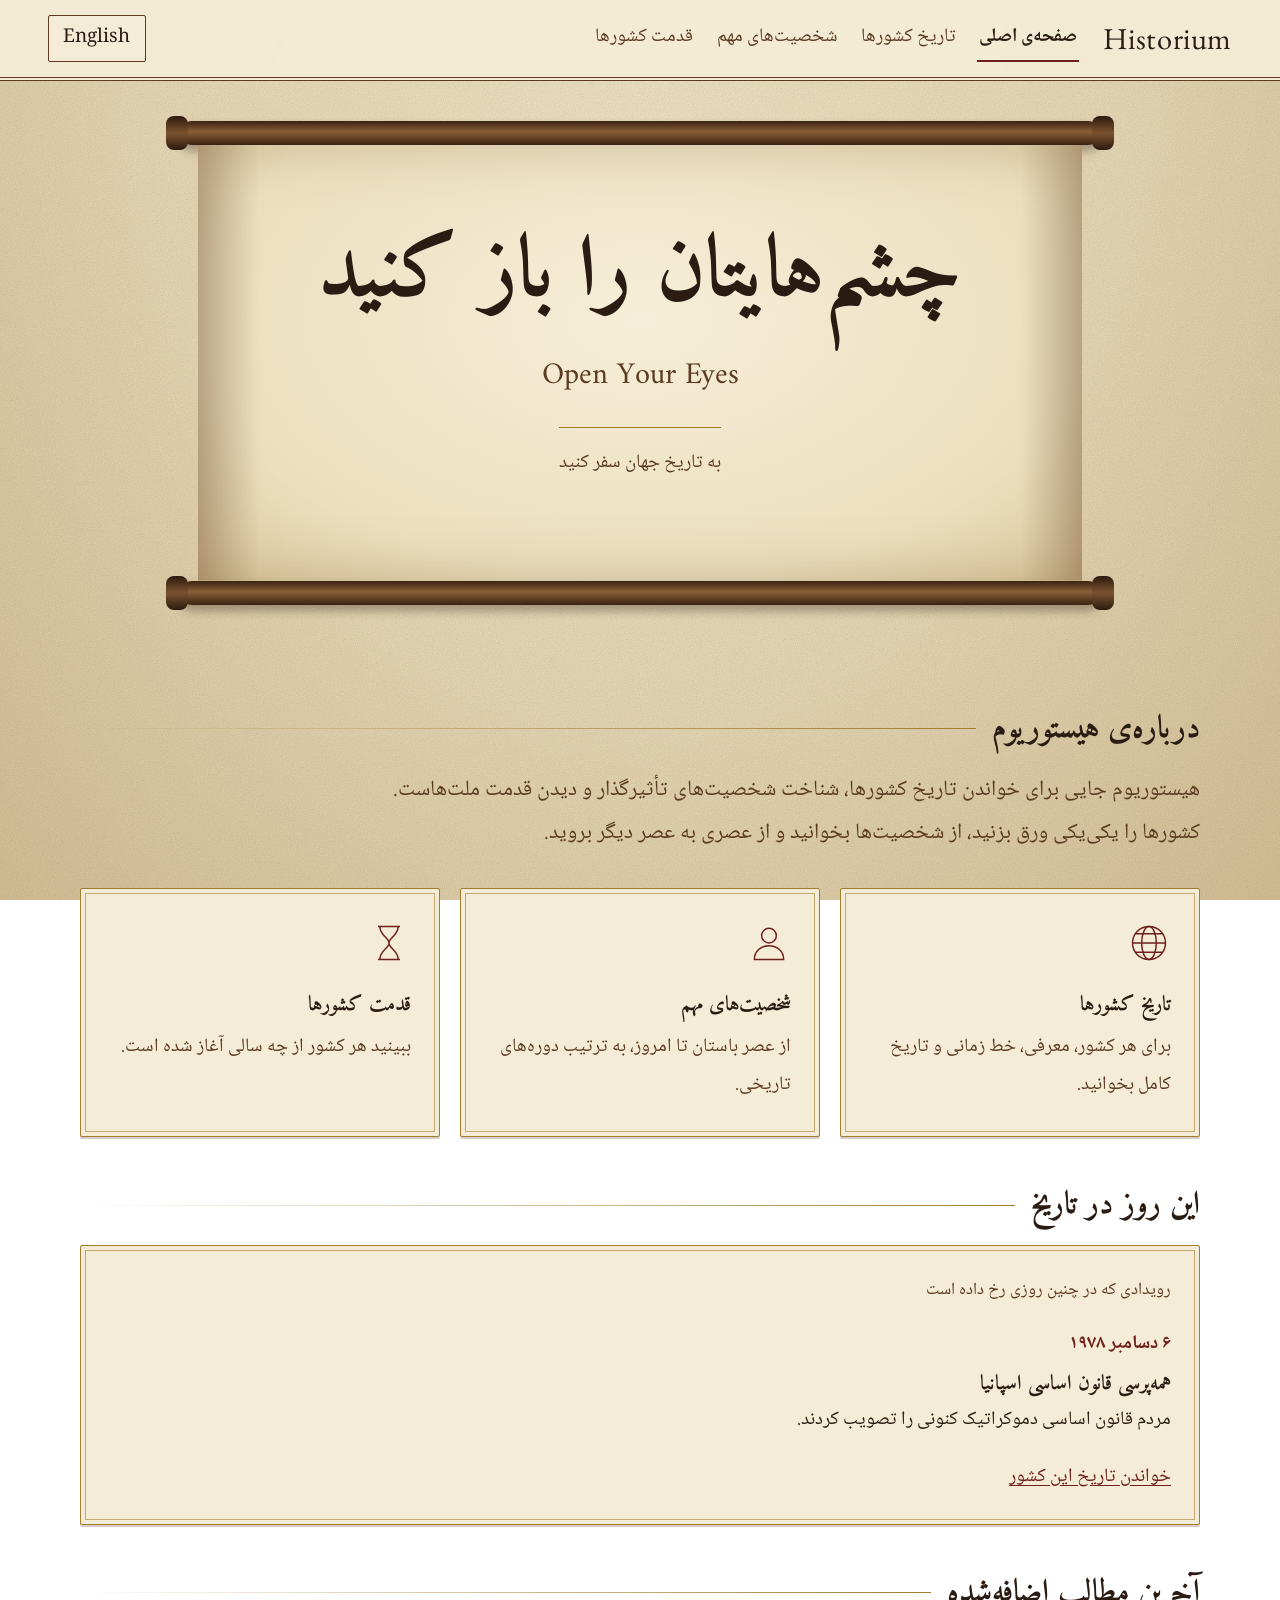
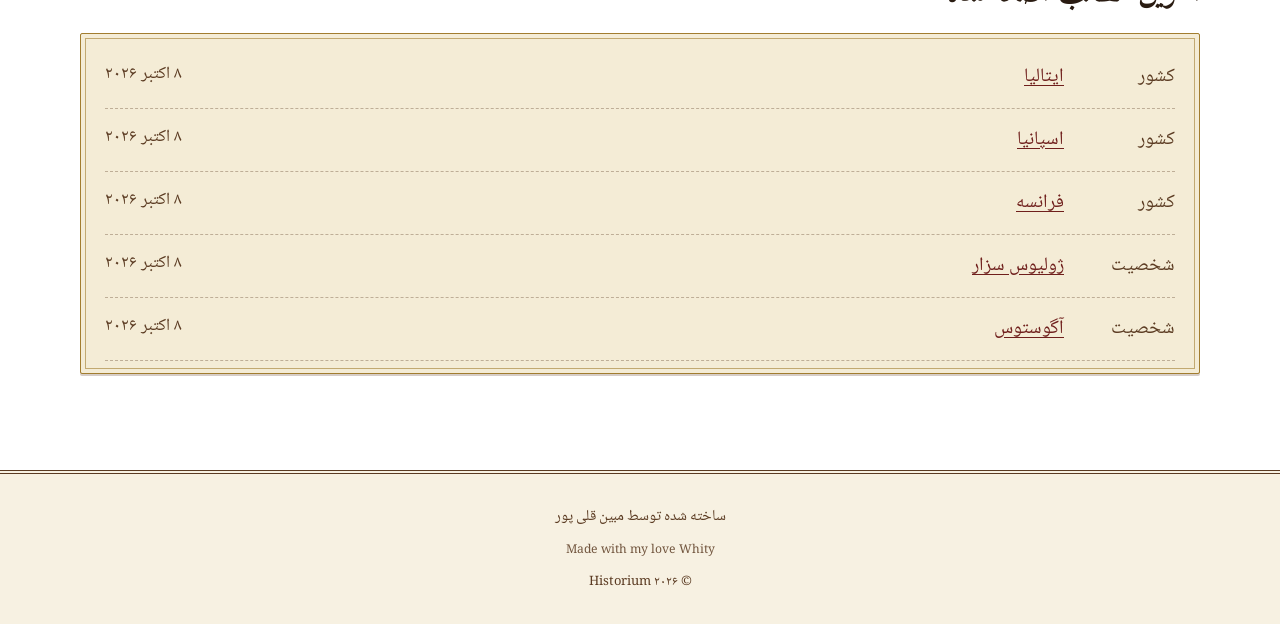
==== commit 61067335: "Added Countires" ====
--- a/historium-preview.html
+++ b/historium-preview.html
@@ -1059,6 +1059,669 @@
          { src: "images/brandenburg-gate.jpg", caption: { fa: "...", en: "..." } } */
       gallery: [],
       added: "2026-10-06"
+    },
+
+    {
+      id: "italy",
+      name: { fa: "ایتالیا", en: "Italy" },
+      flag: ["#009246", "#FFFFFF", "#CE2B37"],
+      flagDirection: "vertical",
+      founded: 1861,
+      foundedNote: {
+        fa: "قدمت ایتالیا در این سایت از سال ۱۸۶۱ میلادی حساب شده است؛ سالی که در ۱۷ مارس پادشاهی ایتالیا به‌عنوان نخستین دولت واحد شبه‌جزیره اعلام شد. اما تاریخ سرزمین ایتالیا بسیار قدیمی‌تر است: بنا بر سنت، رم در ۷۵۳ پیش از میلاد بنا شد. تاریخ‌های دیگری که گاهی پیشنهاد می‌شوند ۴۷۶ (پایان روم غربی) و ۱۹۴۶ (آغاز جمهوری) هستند. اگر ترجیح می‌دهی قدمت را از سال دیگری حساب کنیم، فقط یک عدد در فایل محتوا تغییر می‌کند.",
+        en: "On this site Italy’s age is counted from 1861, the year the Kingdom of Italy was proclaimed on 17 March as the first single state of the peninsula. The history of the land itself is much older: according to tradition Rome was founded in 753 BCE. Other dates that are sometimes proposed are 476 (the end of the Western Roman Empire) and 1946 (the start of the republic). If you prefer another starting year, only one number in the content file needs to change."
+      },
+      summary: {
+        fa: "سرزمین روم باستان، رنسانس و هنر؛ کشوری که تا ۱۸۶۱ از چند دولت جدا تشکیل شده بود.",
+        en: "The land of ancient Rome, the Renaissance and art; a country that was made of separate states until 1861."
+      },
+      facts: {
+        capital:    { fa: "رم", en: "Rome" },
+        language:   { fa: "ایتالیایی", en: "Italian" },
+        population: { fa: "حدود ۵۹ میلیون نفر", en: "About 59 million" }
+      },
+      overview: {
+        fa: [
+          "ایتالیا شبه‌جزیره‌ای بلند در جنوب اروپاست که زمانی مرکز امپراتوری روم بود. پس از فروپاشی روم غربی، قرن‌ها به شهرهای مستقل، قلمروهای پاپ و دولت‌های زیر نفوذ قدرت‌های خارجی تقسیم بود، اما همین دوره‌ی پراکندگی دوران درخشان شهرهایی مانند فلورانس و ونیز و آغاز رنسانس را هم رقم زد.",
+          "ایتالیا تنها در ۱۸۶۱ به یک دولت واحد رسید. در قرن بیستم حکومت فاشیستی موسولینی را تجربه کرد و پس از جنگ جهانی دوم با همه‌پرسی ۱۹۴۶ به جمهوری تبدیل شد."
+        ],
+        en: [
+          "Italy is a long peninsula in southern Europe that was once the centre of the Roman Empire. After the fall of the Western Roman Empire it was divided for centuries among independent cities, papal territories and states under foreign influence, yet that same age of fragmentation produced the brilliance of cities such as Florence and Venice and the start of the Renaissance.",
+          "Italy became a single state only in 1861. In the twentieth century it lived under Mussolini’s fascist rule, and after the Second World War it became a republic through the referendum of 1946."
+        ]
+      },
+      sections: [
+        {
+          id: "origins",
+          title: { fa: "ریشه‌ها: اتروسک‌ها، یونانیان و رم آغازین", en: "Roots: the Etruscans, the Greeks and early Rome" },
+          text: {
+            fa: [
+              "پیش از رم، مردمان گوناگونی در ایتالیا زندگی می‌کردند. اتروسک‌ها در مرکز شبه‌جزیره (توسکانای امروز) تمدنی پیشرفته داشتند و یونانیان از قرن هشتم پیش از میلاد در جنوب ایتالیا و سیسیل شهرهای مستعمره ساختند؛ منطقه‌ای که بعدها «یونان بزرگ» نام گرفت.",
+              "بنا بر روایت سنتی، رم در سال ۷۵۳ پیش از میلاد بنا شد و آن را پادشاهان اداره می‌کردند. در سال ۵۰۹ پیش از میلاد (باز هم بنا بر سنت) پادشاهی برچیده شد و جمهوری روم آغاز شد؛ نظامی که قدرت را میان مجلس سنا و مقام‌های انتخابی تقسیم می‌کرد."
+            ],
+            en: [
+              "Before Rome, many different peoples lived in Italy. The Etruscans in the centre of the peninsula (today’s Tuscany) had an advanced civilization, and from the eighth century BCE the Greeks founded colonies in southern Italy and Sicily, a region later called ‘Magna Graecia’.",
+              "According to tradition Rome was founded in 753 BCE and was ruled by kings. In 509 BCE (again according to tradition) the monarchy was abolished and the Roman Republic began, a system that shared power between the Senate and elected magistrates."
+            ]
+          }
+        },
+        {
+          id: "rome",
+          title: { fa: "از جمهوری تا امپراتوری روم", en: "From the Republic to the Roman Empire" },
+          text: {
+            fa: [
+              "روم در قرن‌های بعد ابتدا کل شبه‌جزیره‌ی ایتالیا را زیر نفوذ گرفت و سپس در جنگ‌های پونیک (۲۶۴ تا ۱۴۶ پیش از میلاد) با کارتاژ رقابت کرد. هانیبال، سردار کارتاژی، در ۲۱۸ پیش از میلاد از آلپ گذشت و به ایتالیا حمله کرد، اما سرانجام روم پیروز شد.",
+              "رقابت سیاسی و جنگ‌های داخلی جمهوری را فرسود. ژولیوس سزار در ۴۹ پیش از میلاد از رود روبیکون گذشت و در ۴۴ پیش از میلاد ترور شد. پس از جنگ‌های داخلی بیشتر، اکتاویان در ۲۷ پیش از میلاد لقب آگوستوس گرفت و نخستین امپراتور روم شد. امپراتوری در زمان تراژان (۱۱۷ میلادی) به بیشترین وسعت خود رسید.",
+              "در ۳۱۳ میلادی فرمان میلان آزادی دین را برای مسیحیان تضمین کرد. سرانجام در ۴۷۶ میلادی اودوآکر، سردار ژرمن، آخرین امپراتور روم غربی را برکنار کرد و این تاریخ را پایان روم غربی می‌دانند."
+            ],
+            en: [
+              "In the following centuries Rome first brought the whole Italian peninsula under its influence and then fought Carthage in the Punic Wars (264 to 146 BCE). Hannibal, the Carthaginian general, crossed the Alps and invaded Italy in 218 BCE, but Rome finally won.",
+              "Political rivalry and civil wars wore the Republic down. Julius Caesar crossed the Rubicon in 49 BCE and was assassinated in 44 BCE. After further civil wars, Octavian took the title Augustus in 27 BCE and became the first Roman emperor. The empire reached its greatest extent under Trajan (117 CE).",
+              "In 313 CE the Edict of Milan guaranteed freedom of religion for Christians. Finally in 476 CE Odoacer, a Germanic general, deposed the last Western Roman emperor, and this date is regarded as the end of the Western Roman Empire."
+            ]
+          }
+        },
+        {
+          id: "middle-ages",
+          title: { fa: "قرون وسطی: پاپ‌ها، لومباردها و شهرهای آزاد", en: "The Middle Ages: popes, Lombards and free cities" },
+          text: {
+            fa: [
+              "پس از ۴۷۶ ایتالیا زیر حکومت اوستروگوت‌ها و سپس بخشی زیر بیزانس بود. در ۵۶۸ لومباردها به شمال ایتالیا آمدند. در ۷۵۶ پیپن کوتاه سرزمین‌هایی را به پاپ بخشید که پایه‌ی دولت پاپی شد؛ دولتی که تا ۱۸۷۰ در مرکز ایتالیا باقی ماند. در جنوب، نورمان‌ها در ۱۱۳۰ پادشاهی سیسیل را بنیان گذاشتند.",
+              "از قرن یازدهم، شهرهایی مانند ونیز، جنوا، پیزا و فلورانس با تجارت دریایی و بانکداری ثروتمند و تقریباً مستقل شدند. اختلاف میان حامیان پاپ (گولف‌ها) و حامیان امپراتور (گیبلین‌ها) شهرها را درگیر می‌کرد. طاعون سیاه در ۱۳۴۷ از راه دریا به ایتالیا رسید و بخش بزرگی از جمعیت شهرها را از میان برد."
+            ],
+            en: [
+              "After 476 Italy was ruled by the Ostrogoths and then partly by Byzantium. In 568 the Lombards came to northern Italy. In 756 Pepin the Short gave lands to the pope that became the basis of the Papal States, a state that remained in central Italy until 1870. In the south the Normans founded the Kingdom of Sicily in 1130.",
+              "From the eleventh century cities such as Venice, Genoa, Pisa and Florence grew rich through maritime trade and banking and became almost independent. The conflict between supporters of the pope (the Guelphs) and supporters of the emperor (the Ghibellines) drew the cities in. The Black Death reached Italy by sea in 1347 and wiped out a large part of the population of the cities."
+            ]
+          }
+        },
+        {
+          id: "renaissance",
+          title: { fa: "رنسانس", en: "The Renaissance" },
+          text: {
+            fa: [
+              "رنسانس از قرن چهاردهم در شهرهای ایتالیا، به‌ویژه فلورانس، آغاز شد. خانواده‌ی مدیچی که از ۱۴۳۴ بر فلورانس نفوذ یافت، هنرمندان و دانشمندان را حمایت می‌کرد. دانته، لئوناردو داوینچی، میکلانژ، رافائل و گالیله از چهره‌های این دوران‌اند. نگاه تازه به دانش، هنر و انسان در همه‌ی اروپا پخش شد.",
+              "اما ایتالیا از نظر سیاسی ضعیف و پراکنده بود. با حمله‌ی شارل هشتم فرانسه در ۱۴۹۴، جنگ‌های ایتالیا آغاز شد و فرانسه، اسپانیا و امپراتوری قدرت‌های بزرگ را در ایتالیا درگیر کرد. در ۱۵۲۷ سپاهیان امپراتور شارل پنجم رم را غارت کردند. با پیمان کاتو-کامبرزی در ۱۵۵۹ جنگ‌ها پایان یافت و اسپانیا قدرت اصلی ایتالیا شد."
+            ],
+            en: [
+              "The Renaissance began in the fourteenth century in the cities of Italy, above all Florence. The Medici family, who gained influence over Florence from 1434, supported artists and scholars. Dante, Leonardo da Vinci, Michelangelo, Raphael and Galileo are among the figures of this age. A new view of learning, art and the human being spread across Europe.",
+              "But Italy was politically weak and divided. With the invasion by Charles VIII of France in 1494 the Italian Wars began, and France, Spain and the Empire fought over Italy. In 1527 the troops of Emperor Charles V sacked Rome. The Peace of Cateau-Cambrésis in 1559 ended the wars and left Spain the main power in Italy."
+            ]
+          }
+        },
+        {
+          id: "early-modern",
+          title: { fa: "زیر سایه‌ی قدرت‌های خارجی", en: "Under foreign powers" },
+          text: {
+            fa: [
+              "در قرن‌های هفدهم و هجدهم ایتالیا همچنان از چند دولت کوچک و بزرگ تشکیل می‌شد. اسپانیا بر میلان و ناپل تسلط داشت و پس از پیمان اوترخت (۱۷۱۳) بخش زیادی از این قلمروها به اتریش رسید. این دوره‌ی عصر باروک و علم نوین بود؛ در ۱۶۳۳ گالیله به‌خاطر دفاع از نظریه‌ی خورشیدمرکزی از سوی تفتیش عقاید محکوم شد.",
+              "در ۱۷۹۶ ناپلئون به ایتالیا لشکر کشید و نظام قدیمی را برهم زد. پس از شکست او، کنگره‌ی وین در ۱۸۱۵ بیشتر حاکمان پیشین را بازگرداند و اتریش بر شمال شرقی (لومباردی-ونیزیا) تسلط یافت. اما ایده‌ی ایتالیای متحد در میان روشنفکران رشد کرده بود."
+            ],
+            en: [
+              "In the seventeenth and eighteenth centuries Italy still consisted of several smaller and larger states. Spain controlled Milan and Naples, and after the Treaty of Utrecht (1713) much of these territories passed to Austria. It was the age of the Baroque and of the new science; in 1633 Galileo was condemned by the Inquisition for defending the heliocentric theory.",
+              "In 1796 Napoleon marched into Italy and shook the old order. After his defeat the Congress of Vienna in 1815 restored most of the former rulers, and Austria dominated the north-east (Lombardy-Venetia). But the idea of a united Italy had grown among intellectuals."
+            ]
+          }
+        },
+        {
+          id: "unification",
+          title: { fa: "ریسورجیمنتو و اتحاد ایتالیا", en: "The Risorgimento and unification" },
+          text: {
+            fa: [
+              "جنبش اتحاد ایتالیا «ریسورجیمنتو» (رستاخیز) نام دارد. در انقلاب‌های ۱۸۴۸ پیمونت-ساردنی علیه اتریش جنگید اما شکست خورد. پس از آن کاونت، نخست‌وزیر پیمونت، با دیپلماسی و اتحاد با فرانسه کار را پی گرفت. در ۱۸۶۰ جوزپه گاریبالدی با هزار داوطلب («سرخ‌پوشان») به سیسیل رفت و جنوب ایتالیا را تصرف کرد.",
+              "در ۱۷ مارس ۱۸۶۱ پادشاهی ایتالیا با ویکتور امانوئل دوم به‌عنوان پادشاه اعلام شد. ونیز در ۱۸۶۶ و رم در ۱۸۷۰ به آن پیوست و رم در ۱۸۷۱ پایتخت شد. پاپ خود را «زندانی واتیکان» می‌دانست و این اختلاف تا ۱۹۲۹ ادامه یافت."
+            ],
+            en: [
+              "The movement for Italian unity is called the ‘Risorgimento’ (resurgence). In the revolutions of 1848 Piedmont-Sardinia fought Austria but was defeated. After that Cavour, the prime minister of Piedmont, continued the work through diplomacy and an alliance with France. In 1860 Giuseppe Garibaldi sailed to Sicily with a thousand volunteers (the ‘Redshirts’) and took southern Italy.",
+              "On 17 March 1861 the Kingdom of Italy was proclaimed with Victor Emmanuel II as king. Venice joined in 1866 and Rome in 1870, and Rome became the capital in 1871. The pope considered himself a ‘prisoner in the Vatican’, and the dispute lasted until 1929."
+            ]
+          }
+        },
+        {
+          id: "fascism",
+          title: { fa: "جنگ جهانی اول، فاشیسم و جنگ جهانی دوم", en: "The First World War, fascism and the Second World War" },
+          text: {
+            fa: [
+              "ایتالیا در ۱۹۱۵ در کنار متفقین وارد جنگ جهانی اول شد. پس از جنگ، نارضایتی از نتایج صلح و بحران‌های اقتصادی و اجتماعی به رشد فاشیسم کمک کرد. در اکتبر ۱۹۲۲ پس از «راهپیمایی به سوی رم»، پادشاه بنیتو موسولینی را نخست‌وزیر کرد و او در چند سال حکومتی دیکتاتوری ساخت. ایتالیا در ۱۹۳۵ به اتیوپی حمله کرد و در ۱۹۳۸ قوانین نژادپرستانه علیه یهودیان تصویب شد.",
+              "ایتالیا در ۱۹۴۰ در کنار آلمان نازی وارد جنگ جهانی دوم شد. پس از حمله‌ی متفقین به سیسیل، موسولینی در ژوییه‌ی ۱۹۴۳ برکنار شد و در ۸ سپتامبر آتش‌بس با متفقین اعلام شد. آلمان شمال ایتالیا را اشغال کرد و جنبش مقاومت (پارتیزان‌ها) علیه اشغالگران و فاشیست‌ها جنگید. ۲۵ آوریل ۱۹۴۵ روز آزادی ایتالیا است و موسولینی چند روز بعد به‌دست پارتیزان‌ها کشته شد."
+            ],
+            en: [
+              "Italy entered the First World War in 1915 on the side of the Allies. After the war, discontent with the peace and economic and social crises helped fascism grow. In October 1922, after the ‘March on Rome’, the king appointed Benito Mussolini prime minister, and within a few years he built a dictatorship. Italy invaded Ethiopia in 1935, and in 1938 racist laws were passed against Jews.",
+              "Italy entered the Second World War in 1940 alongside Nazi Germany. After the Allied invasion of Sicily, Mussolini was removed in July 1943, and an armistice with the Allies was announced on 8 September. Germany occupied northern Italy, and the resistance movement (the partisans) fought the occupiers and the fascists. 25 April 1945 is Liberation Day, and Mussolini was killed by partisans a few days later."
+            ]
+          }
+        },
+        {
+          id: "republic",
+          title: { fa: "جمهوری ایتالیا", en: "The Italian Republic" },
+          text: {
+            fa: [
+              "در ۲ ژوئن ۱۹۴۶ ایتالیایی‌ها در همه‌پرسی با اکثریت آرا جمهوری را بر پادشاهی ترجیح دادند و برای نخستین بار زنان هم در رأی‌گیری ملی شرکت کردند. قانون اساسی جدید از ۱ ژانویه‌ی ۱۹۴۸ اجرا شد.",
+              "ایتالیا از بنیان‌گذاران جامعه‌ی زغال‌سنگ و فولاد اروپا (۱۹۵۱) و جامعه‌ی اقتصادی اروپا بود؛ پیمان رم در ۲۵ مارس ۱۹۵۷ در همین شهر امضا شد. دهه‌های ۱۹۵۰ و ۱۹۶۰ «معجزه‌ی اقتصادی» نام گرفت. امروز ایتالیا جمهوری پارلمانی و عضو اتحادیه‌ی اروپا، منطقه‌ی یورو و گروه ۷ است."
+            ],
+            en: [
+              "On 2 June 1946 Italians chose a republic over the monarchy by majority vote in a referendum, and women took part in a national vote for the first time. The new constitution came into force on 1 January 1948.",
+              "Italy was a founder of the European Coal and Steel Community (1951) and the European Economic Community; the Treaty of Rome was signed in that city on 25 March 1957. The 1950s and 1960s were called the ‘economic miracle’. Today Italy is a parliamentary republic and a member of the European Union, the eurozone and the G7."
+            ]
+          }
+        }
+      ],
+      timeline: [
+        { year: -753, title: { fa: "بنیان‌گذاری رم (بنا بر سنت)", en: "Founding of Rome (according to tradition)" },
+          text: { fa: "بنا بر روایت سنتی، رم در این سال بنا شد. این تاریخ اسطوره‌ای-سنتی است و مورخان درباره‌ی آن اتفاق‌نظر ندارند.", en: "According to tradition Rome was founded this year. The date is traditional and legendary, and historians do not agree on it." } },
+        { year: -509, title: { fa: "آغاز جمهوری روم (بنا بر سنت)", en: "Start of the Roman Republic (according to tradition)" },
+          text: { fa: "پادشاهی برچیده شد و قدرت میان سنا و مقام‌های انتخابی تقسیم شد.", en: "The monarchy was abolished and power was shared between the Senate and elected magistrates." } },
+        { year: -264, title: { fa: "آغاز جنگ‌های پونیک", en: "The Punic Wars begin" },
+          text: { fa: "رقابت روم و کارتاژ بر سر مدیترانه آغاز شد و تا ۱۴۶ پیش از میلاد ادامه یافت.", en: "The rivalry of Rome and Carthage for the Mediterranean began and lasted until 146 BCE." } },
+        { year: -218, title: { fa: "هانیبال از آلپ می‌گذرد", en: "Hannibal crosses the Alps" },
+          text: { fa: "سردار کارتاژی با سپاه خود به ایتالیا حمله کرد.", en: "The Carthaginian general invaded Italy with his army." } },
+        { year: -49, title: { fa: "سزار از روبیکون می‌گذرد", en: "Caesar crosses the Rubicon" },
+          text: { fa: "ژولیوس سزار با سپاهش از رود روبیکون گذشت و جنگ داخلی آغاز شد.", en: "Julius Caesar crossed the Rubicon with his army and civil war began." } },
+        { year: -44, title: { fa: "ترور سزار", en: "Assassination of Caesar" },
+          text: { fa: "در ۱۵ مارس گروهی از سناتورها ژولیوس سزار را کشتند.", en: "On 15 March a group of senators killed Julius Caesar." } },
+        { year: -27, title: { fa: "آگوستوس نخستین امپراتور", en: "Augustus, the first emperor" },
+          text: { fa: "اکتاویان لقب آگوستوس گرفت و نظام امپراتوری آغاز شد.", en: "Octavian took the title Augustus and the imperial system began." } },
+        { year: 117, title: { fa: "بیشترین وسعت امپراتوری", en: "The empire at its greatest extent" },
+          text: { fa: "در پایان فرمانروایی تراژان، امپراتوری روم به بزرگ‌ترین وسعت خود رسید.", en: "At the end of Trajan’s reign the Roman Empire reached its greatest size." } },
+        { year: 313, title: { fa: "فرمان میلان", en: "The Edict of Milan" },
+          text: { fa: "کنستانتین و لیکینیوس آزادی دین را برای مسیحیان و دیگران اعلام کردند.", en: "Constantine and Licinius proclaimed freedom of religion for Christians and others." } },
+        { year: 476, title: { fa: "پایان روم غربی", en: "End of the Western Roman Empire" },
+          text: { fa: "اودوآکر آخرین امپراتور روم غربی، رومولوس آگوستولوس، را برکنار کرد.", en: "Odoacer deposed the last Western Roman emperor, Romulus Augustulus." } },
+        { year: 568, title: { fa: "ورود لومباردها", en: "Arrival of the Lombards" },
+          text: { fa: "لومباردها به رهبری آلبوین به شمال ایتالیا آمدند.", en: "The Lombards under Alboin entered northern Italy." } },
+        { year: 756, title: { fa: "بخشش پیپن و دولت پاپی", en: "The Donation of Pepin and the Papal States" },
+          text: { fa: "پیپن کوتاه سرزمین‌هایی به پاپ بخشید که پایه‌ی دولت پاپی شد.", en: "Pepin the Short gave lands to the pope that became the basis of the Papal States." } },
+        { year: 1130, title: { fa: "پادشاهی سیسیل", en: "The Kingdom of Sicily" },
+          text: { fa: "راجر دوم نورمان به پادشاهی سیسیل تاج‌گذاری کرد.", en: "Roger II the Norman was crowned king of Sicily." } },
+        { year: 1347, title: { fa: "ورود طاعون سیاه", en: "The Black Death arrives" },
+          text: { fa: "طاعون سیاه با کشتی‌ها به ایتالیا رسید و در سال بعد شهرهایی مانند فلورانس را درهم کوبید.", en: "The Black Death reached Italy by ship and the following year struck cities such as Florence." } },
+        { year: 1434, title: { fa: "برتری مدیچی‌ها در فلورانس", en: "The Medici rise in Florence" },
+          text: { fa: "کوزیمو دو مدیچی به فلورانس بازگشت و نفوذ خانواده‌ی مدیچی بر شهر آغاز شد.", en: "Cosimo de’ Medici returned to Florence and the family’s influence over the city began." } },
+        { year: 1494, title: { fa: "آغاز جنگ‌های ایتالیا", en: "The Italian Wars begin" },
+          text: { fa: "شارل هشتم فرانسه به ایتالیا حمله کرد.", en: "Charles VIII of France invaded Italy." } },
+        { year: 1527, title: { fa: "غارت رم", en: "The Sack of Rome" },
+          text: { fa: "سپاهیان امپراتور شارل پنجم رم را غارت کردند.", en: "The troops of Emperor Charles V sacked Rome." } },
+        { year: 1559, title: { fa: "پیمان کاتو-کامبرزی", en: "Peace of Cateau-Cambrésis" },
+          text: { fa: "جنگ‌های ایتالیا پایان یافت و اسپانیا قدرت اصلی ایتالیا شد.", en: "The Italian Wars ended and Spain became the main power in Italy." } },
+        { year: 1633, title: { fa: "محاکمه‌ی گالیله", en: "The trial of Galileo" },
+          text: { fa: "تفتیش عقاید گالیله را به‌خاطر دفاع از نظریه‌ی خورشیدمرکزی محکوم کرد.", en: "The Inquisition condemned Galileo for defending the heliocentric theory." } },
+        { year: 1713, title: { fa: "پیمان اوترخت", en: "Treaty of Utrecht" },
+          text: { fa: "بخش زیادی از قلمروهای اسپانیا در ایتالیا به اتریش رسید.", en: "Much of Spain’s territory in Italy passed to Austria." } },
+        { year: 1796, title: { fa: "لشکرکشی ناپلئون به ایتالیا", en: "Napoleon’s Italian campaign" },
+          text: { fa: "ناپلئون به شمال ایتالیا حمله کرد و نظم قدیمی را برهم زد.", en: "Napoleon invaded northern Italy and shook the old order." } },
+        { year: 1815, title: { fa: "کنگره‌ی وین", en: "The Congress of Vienna" },
+          text: { fa: "بیشتر حاکمان پیشین بازگشتند و اتریش بر شمال شرقی ایتالیا تسلط یافت.", en: "Most former rulers returned and Austria dominated north-eastern Italy." } },
+        { year: 1848, title: { fa: "انقلاب‌ها و نخستین جنگ استقلال", en: "Revolutions and the First War of Independence" },
+          text: { fa: "پیمونت-ساردنی علیه اتریش جنگید اما شکست خورد.", en: "Piedmont-Sardinia fought Austria but was defeated." } },
+        { year: 1860, title: { fa: "لشکرکشی هزار تن", en: "The Expedition of the Thousand" },
+          text: { fa: "گاریبالدی با هزار داوطلب به سیسیل رفت و جنوب ایتالیا را گرفت.", en: "Garibaldi sailed to Sicily with a thousand volunteers and took southern Italy." } },
+        { year: 1861, title: { fa: "اعلام پادشاهی ایتالیا", en: "Proclamation of the Kingdom of Italy" },
+          text: { fa: "در ۱۷ مارس ویکتور امانوئل دوم پادشاه ایتالیا اعلام شد.", en: "On 17 March Victor Emmanuel II was proclaimed king of Italy." } },
+        { year: 1870, title: { fa: "تصرف رم", en: "The capture of Rome" },
+          text: { fa: "در ۲۰ سپتامبر نیروهای ایتالیا وارد رم شدند و دولت پاپی پایان یافت.", en: "On 20 September Italian forces entered Rome and the Papal States ended." } },
+        { year: 1915, title: { fa: "ورود به جنگ جهانی اول", en: "Entry into the First World War" },
+          text: { fa: "ایتالیا در کنار متفقین علیه اتریش-مجارستان وارد جنگ شد.", en: "Italy entered the war on the Allied side against Austria-Hungary." } },
+        { year: 1922, title: { fa: "راهپیمایی به سوی رم", en: "The March on Rome" },
+          text: { fa: "پادشاه موسولینی را نخست‌وزیر کرد و دوره‌ی فاشیسم آغاز شد.", en: "The king appointed Mussolini prime minister and the fascist era began." } },
+        { year: 1940, title: { fa: "ورود به جنگ جهانی دوم", en: "Entry into the Second World War" },
+          text: { fa: "ایتالیا در ۱۰ ژوئن در کنار آلمان نازی وارد جنگ شد.", en: "On 10 June Italy entered the war alongside Nazi Germany." } },
+        { year: 1943, title: { fa: "سقوط موسولینی و آتش‌بس", en: "Fall of Mussolini and the armistice" },
+          text: { fa: "موسولینی در ژوییه برکنار شد و در ۸ سپتامبر آتش‌بس با متفقین اعلام شد.", en: "Mussolini was removed in July and an armistice with the Allies was announced on 8 September." } },
+        { year: 1945, title: { fa: "آزادی ایتالیا", en: "Liberation of Italy" },
+          text: { fa: "۲۵ آوریل پارتیزان‌ها و متفقین شمال ایتالیا را آزاد کردند.", en: "On 25 April the partisans and the Allies liberated northern Italy." } },
+        { year: 1946, title: { fa: "همه‌پرسی و جمهوری", en: "The referendum and the republic" },
+          text: { fa: "در ۲ ژوئن مردم جمهوری را بر پادشاهی ترجیح دادند.", en: "On 2 June the people chose a republic over the monarchy." } },
+        { year: 1957, title: { fa: "پیمان رم", en: "The Treaty of Rome" },
+          text: { fa: "در ۲۵ مارس جامعه‌ی اقتصادی اروپا در رم تأسیس شد و ایتالیا از بنیان‌گذاران آن بود.", en: "On 25 March the European Economic Community was founded in Rome, with Italy among its founders." } }
+      ],
+      gallery: [],
+      added: "2026-10-08"
+    },
+
+    {
+      id: "spain",
+      name: { fa: "اسپانیا", en: "Spain" },
+      flag: ["#AA151B", "#F1BF00", "#F1BF00", "#AA151B"],
+      founded: 1479,
+      foundedNote: {
+        fa: "قدمت اسپانیا در این سایت از سال ۱۴۷۹ حساب شده است؛ سالی که فردیناند دوم پادشاه آراگون شد و تاج‌های کاستیل (ایزابل) و آراگون در یک خاندان فرمانروایی با هم متحد شدند. این معمولاً آغاز اسپانیا به‌عنوان یک پادشاهی واحد دانسته می‌شود. تاریخ‌های دیگری که گاهی پیشنهاد می‌شوند ۷۱۱ (آغاز حضور مسلمانان)، ۱۴۹۲ (سقوط گرانادا)، ۱۷۱۶ (یکپارچگی حقوقی با فرمان‌های نوئوا پلانتا) و ۱۹۷۸ (قانون اساسی کنونی) هستند.",
+        en: "On this site Spain’s age is counted from 1479, the year Ferdinand II became king of Aragon and the crowns of Castile (Isabella) and Aragon were joined under one ruling couple. This is usually seen as the beginning of Spain as a single monarchy. Other dates that are sometimes proposed are 711 (the start of the Muslim presence), 1492 (the fall of Granada), 1716 (legal unification through the Nueva Planta decrees) and 1978 (the present constitution)."
+      },
+      summary: {
+        fa: "سرزمین روم، ویزیگوت‌ها و اندلس؛ کشوری که در ۱۴۹۲ امپراتوری جهانی ساخت و در قرن بیستم جنگ داخلی را تجربه کرد.",
+        en: "A land of Rome, the Visigoths and al-Andalus; a country that built a global empire from 1492 and went through a civil war in the twentieth century."
+      },
+      facts: {
+        capital:    { fa: "مادرید", en: "Madrid" },
+        language:   { fa: "اسپانیایی (در برخی مناطق کاتالان، گالیسی و باسکی هم رسمی‌اند)", en: "Spanish (Catalan, Galician and Basque are also official in some regions)" },
+        population: { fa: "حدود ۴۸ میلیون نفر", en: "About 48 million" }
+      },
+      overview: {
+        fa: [
+          "اسپانیا بیشتر شبه‌جزیره‌ی ایبری در جنوب غربی اروپاست. این سرزمین از رومیان، ویزیگوت‌ها، مسلمانان و پادشاهی‌های مسیحی میراث گرفته و حاصل آن زبان‌ها، دین‌ها و فرهنگ‌های گوناگونی است که هنوز در آن دیده می‌شود.",
+          "در پایان قرن پانزدهم، اتحاد ایزابل و فردیناند، فتح گرانادا و سفر کلمب اسپانیا را به قدرتی جهانی تبدیل کرد. در قرن بیستم جنگ داخلی ۱۹۳۶ تا ۱۹۳۹ و دیکتاتوری فرانکو کشور را زخمی کرد و پس از ۱۹۷۵ گذار به دموکراسی آغاز شد."
+        ],
+        en: [
+          "Spain covers most of the Iberian Peninsula in south-western Europe. The land inherited from the Romans, the Visigoths, the Muslims and the Christian kingdoms, and the result is the variety of languages, religions and cultures still visible in it.",
+          "At the end of the fifteenth century the union of Isabella and Ferdinand, the conquest of Granada and Columbus’s voyage made Spain a global power. In the twentieth century the civil war of 1936 to 1939 and Franco’s dictatorship scarred the country, and after 1975 the transition to democracy began."
+        ]
+      },
+      sections: [
+        {
+          id: "origins",
+          title: { fa: "ریشه‌ها: ایبری‌ها، فنیقی‌ها و روم", en: "Roots: the Iberians, the Phoenicians and Rome" },
+          text: {
+            fa: [
+              "در شبه‌جزیره‌ی ایبری مردمانی مانند ایبری‌ها و سلت‌ها زندگی می‌کردند. فنیقی‌ها و یونانیان در کرانه‌ها پایگاه‌های تجاری ساختند؛ از جمله گادیر (کادیس امروز). کارتاژیان نیز بخش‌هایی از جنوب و شرق را گرفتند.",
+              "رومیان در ۲۱۸ پیش از میلاد، در جریان جنگ دوم پونیک، پا به شبه‌جزیره گذاشتند و فتح کامل آن تا ۱۹ پیش از میلاد در زمان آگوستوس طول کشید. ایالت «هیسپانیا» شهرها، جاده‌ها و لاتین را آورد؛ زبان اسپانیایی از لاتین پدید آمد. امپراتور تراژان در ایتالیکا در هیسپانیا به دنیا آمد."
+            ],
+            en: [
+              "Peoples such as the Iberians and the Celts lived on the Iberian Peninsula. The Phoenicians and Greeks built trading bases on the coasts, among them Gadir (modern Cádiz). The Carthaginians also took parts of the south and east.",
+              "The Romans set foot on the peninsula in 218 BCE during the Second Punic War, and its complete conquest took until 19 BCE under Augustus. The province of ‘Hispania’ brought cities, roads and Latin; the Spanish language developed from Latin. The emperor Trajan was born in Italica in Hispania."
+            ]
+          }
+        },
+        {
+          id: "visigoths",
+          title: { fa: "ویزیگوت‌ها", en: "The Visigoths" },
+          text: {
+            fa: [
+              "در ۴۰۹ وندال‌ها، سوئب‌ها و آلان‌ها از پیرنه گذشتند و وارد شبه‌جزیره شدند. ویزیگوت‌ها بعدها پادشاهی نیرومندی در ایبری ساختند که پایتخت آن تولدو بود.",
+              "ریکارد، پادشاه ویزیگوت‌ها، به مذهب کاتولیک گروید و این تغییر در سومین شورای تولدو در ۵۸۹ تأیید شد. این کار به یکپارچگی دینی میان ویزیگوت‌ها و مردم رومی‌تبار کمک کرد."
+            ],
+            en: [
+              "In 409 the Vandals, Suebi and Alans crossed the Pyrenees and entered the peninsula. The Visigoths later built a strong kingdom in Iberia whose capital was Toledo.",
+              "Reccared, king of the Visigoths, converted to Catholicism, and this change was confirmed at the Third Council of Toledo in 589. It helped create religious unity between the Visigoths and the Roman-descended population."
+            ]
+          }
+        },
+        {
+          id: "al-andalus",
+          title: { fa: "اندلس و بازپس‌گیری", en: "Al-Andalus and the Reconquista" },
+          text: {
+            fa: [
+              "در ۷۱۱ طارق بن زیاد با سپاهی از شمال آفریقا به شبه‌جزیره آمد و پادشاه ویزیگوت‌ها، رودریگو، را شکست داد. در چند سال بیشتر شبه‌جزیره زیر حکومت مسلمانان درآمد و «اندلس» نامیده شد. در ۷۵۶ عبدالرحمان اول امارت مستقل اموی را در قرطبه برپا کرد و در ۹۲۹ عبدالرحمان سوم خود را خلیفه نامید. قرطبه در آن زمان یکی از بزرگ‌ترین مراکز علم و فرهنگ اروپا بود و مسلمانان، مسیحیان و یهودیان در کنار هم زندگی می‌کردند، هرچند این همزیستی همیشه آرام نبود.",
+              "پس از فروپاشی خلافت در ۱۰۳۱، اندلس به دولت‌شهرهای کوچک (طایفه‌ها) تقسیم شد. در شمال، پادشاهی‌های مسیحی مانند آستوریاس، لئون، کاستیل و آراگون به‌تدریج به جنوب پیش رفتند؛ روندی که «ریکنکیستا» (بازپس‌گیری) نام دارد. تولدو در ۱۰۸۵ گرفته شد و پیروزی در لاس ناواس د تولوسا در ۱۲۱۲ نقطه‌ی عطفی بود. قرطبه در ۱۲۳۶ و سویل در ۱۲۴۸ به کاستیل رسید و تنها امیرنشین بنی‌نصر گرانادا تا ۱۴۹۲ باقی ماند."
+            ],
+            en: [
+              "In 711 Tariq ibn Ziyad came to the peninsula with an army from North Africa and defeated the Visigothic king Roderic. Within a few years most of the peninsula came under Muslim rule and was called ‘al-Andalus’. In 756 Abd al-Rahman I set up an independent Umayyad emirate in Córdoba, and in 929 Abd al-Rahman III declared himself caliph. Córdoba was then one of the greatest centres of learning and culture in Europe, and Muslims, Christians and Jews lived side by side, though this coexistence was not always peaceful.",
+              "After the caliphate collapsed in 1031, al-Andalus split into small city-states (the taifas). In the north the Christian kingdoms such as Asturias, León, Castile and Aragon gradually advanced south, a process called the ‘Reconquista’. Toledo was taken in 1085 and the victory at Las Navas de Tolosa in 1212 was a turning point. Córdoba fell to Castile in 1236 and Seville in 1248, and only the Nasrid emirate of Granada remained until 1492."
+            ]
+          }
+        },
+        {
+          id: "unification",
+          title: { fa: "اتحاد پادشاهی‌ها و سال ۱۴۹۲", en: "The union of the crowns and the year 1492" },
+          text: {
+            fa: [
+              "ایزابل، ملکه‌ی کاستیل از ۱۴۷۴، در ۱۴۶۹ با فردیناند، شاهزاده‌ی آراگون، ازدواج کرد. با پادشاهی فردیناند بر آراگون در ۱۴۷۹ دو پادشاهی بزرگ شبه‌جزیره در یک خاندان فرمانروایی متحد شدند، هرچند هر پادشاهی قوانین و نهادهای خودش را نگه داشت. پاپ بعدها آن‌ها را «پادشاهان کاتولیک» نامید.",
+              "سال ۱۴۹۲ سه رویداد بزرگ را به همراه داشت: در ۲ ژانویه گرانادا تسلیم شد و حکومت مسلمانان در شبه‌جزیره پایان یافت؛ در مارس فرمان آلهامبرا یهودیانی را که مسیحی نمی‌شدند از قلمرو بیرون راند؛ و در اکتبر کریستف کلمب، با حمایت ایزابل، به جزایر قاره‌ی آمریکا رسید. تفتیش عقاید اسپانیا نیز از ۱۴۷۸ آغاز به کار کرده بود."
+            ],
+            en: [
+              "Isabella, queen of Castile from 1474, married Ferdinand, prince of Aragon, in 1469. With Ferdinand’s reign in Aragon in 1479 the two large kingdoms of the peninsula were united under one ruling couple, though each kingdom kept its own laws and institutions. The pope later called them the ‘Catholic Monarchs’.",
+              "The year 1492 brought three great events: on 2 January Granada surrendered and Muslim rule on the peninsula ended; in March the Alhambra Decree expelled Jews who would not convert to Christianity from the realm; and in October Christopher Columbus, backed by Isabella, reached the islands of the Americas. The Spanish Inquisition had also begun work in 1478."
+            ]
+          }
+        },
+        {
+          id: "empire",
+          title: { fa: "امپراتوری و عصر طلایی", en: "Empire and the Golden Age" },
+          text: {
+            fa: [
+              "نوه‌ی ایزابل و فردیناند، شارل اول، از ۱۵۱۶ پادشاه اسپانیا و از ۱۵۱۹ امپراتور مقدس روم (به نام شارل پنجم) بود. در همان دوران ارنان کورتس امپراتوری آزتک را (۱۵۱۹ تا ۱۵۲۱) و فرانسیسکو پیزارو امپراتوری اینکا را (۱۵۳۲) تصرف کردند. این فتوحات با خشونت، بیماری‌های واگیر و مرگ شمار زیادی از بومیان آمریکا همراه بود. نقره‌ی آمریکا ثروت زیادی به اسپانیا آورد.",
+              "در دوره‌ی فیلیپ دوم (۱۵۵۶ تا ۱۵۹۸) اسپانیا در اوج قدرت بود: در ۱۵۷۱ در لپانتو عثمانی را شکست داد، اما ناوگان بزرگ آن (آرمادا) در ۱۵۸۸ در حمله به انگلیس ناکام ماند. دوره‌ی بعد «عصر طلایی» فرهنگ اسپانیا بود، با سروانتس، ولاسکز و لوپه دو وگا. جنگ‌های پرهزینه اما کشور را بارها ورشکسته کرد."
+            ],
+            en: [
+              "The grandson of Isabella and Ferdinand, Charles I, was king of Spain from 1516 and Holy Roman Emperor from 1519 (as Charles V). In the same period Hernán Cortés took the Aztec Empire (1519 to 1521) and Francisco Pizarro the Inca Empire (1532). These conquests came with violence, epidemic disease and the deaths of very many native Americans. American silver brought great wealth to Spain.",
+              "In the reign of Philip II (1556 to 1598) Spain was at the peak of its power: in 1571 it defeated the Ottomans at Lepanto, but its great fleet (the Armada) failed in its attack on England in 1588. The period that followed was the ‘Golden Age’ of Spanish culture, with Cervantes, Velázquez and Lope de Vega. Costly wars, however, bankrupted the country several times."
+            ]
+          }
+        },
+        {
+          id: "decline",
+          title: { fa: "افول، بوربن‌ها و ناپلئون", en: "Decline, the Bourbons and Napoleon" },
+          text: {
+            fa: [
+              "قرن هفدهم دوران افول بود. پرتغال و کاتالونیا در ۱۶۴۰ شورش کردند و اسپانیا در ۱۶۴۸ استقلال هلند را به رسمیت شناخت. با مرگ شارل دوم بدون وارث در ۱۷۰۰، جنگ جانشینی اسپانیا (۱۷۰۱ تا ۱۷۱۴) درگرفت. فیلیپ پنجم از خاندان بوربن پادشاه ماند اما در پیمان اوترخت (۱۷۱۳) قلمروهای اروپایی‌اش را از دست داد و جبل‌الطارق و منورکا به بریتانیا رسید. فرمان‌های نوئوا پلانتا (۱۷۰۷ تا ۱۷۱۶) نهادهای تاج آراگون را برچید.",
+              "ناپلئون در ۱۸۰۸ به اسپانیا حمله کرد و برادرش ژوزف را پادشاه کرد. مردم شورش کردند و جنگ استقلال (۱۸۰۸ تا ۱۸۱۴) درگرفت. قانون اساسی کادیس در ۱۸۱۲ نخستین قانون اساسی لیبرال اسپانیا بود. در همان سال‌ها بیشتر مستعمرات قاره‌ی آمریکا شورش کردند و تا حدود ۱۸۲۵ مستقل شدند. در ۱۸۹۸ اسپانیا در جنگ با آمریکا کوبا، پورتوریکو و فیلیپین را از دست داد."
+            ],
+            en: [
+              "The seventeenth century was a time of decline. Portugal and Catalonia rebelled in 1640 and Spain recognized Dutch independence in 1648. When Charles II died without an heir in 1700, the War of the Spanish Succession (1701 to 1714) broke out. Philip V of the Bourbon house stayed king but in the Treaty of Utrecht (1713) lost his European territories, and Gibraltar and Minorca passed to Britain. The Nueva Planta decrees (1707 to 1716) abolished the institutions of the Crown of Aragon.",
+              "Napoleon invaded Spain in 1808 and made his brother Joseph king. The people rose up and the War of Independence (1808 to 1814) began. The Constitution of Cádiz in 1812 was Spain’s first liberal constitution. In the same years most colonies on the American mainland rebelled and by about 1825 had become independent. In 1898 Spain lost Cuba, Puerto Rico and the Philippines in the war with the United States."
+            ]
+          }
+        },
+        {
+          id: "civil-war",
+          title: { fa: "جمهوری دوم، جنگ داخلی و فرانکو", en: "The Second Republic, the Civil War and Franco" },
+          text: {
+            fa: [
+              "پس از دیکتاتوری پریمو دو ریورا (۱۹۲۳ تا ۱۹۳۰) و برگزاری انتخابات شهری، پادشاه آلفونسو سیزدهم کشور را ترک کرد و جمهوری دوم در ۱۴ آوریل ۱۹۳۱ اعلام شد. جامعه به‌شدت قطبی شد و در ژوییه‌ی ۱۹۳۶ بخشی از ارتش به رهبری ژنرال‌ها از جمله فرانکو کودتا کرد.",
+              "کودتا به جنگ داخلی (۱۹۳۶ تا ۱۹۳۹) تبدیل شد. ناسیونالیست‌ها از آلمان نازی و ایتالیای فاشیست کمک گرفتند و جمهوری‌خواهان از شوروی و تعدادی داوطلب خارجی (بریگاد‌های بین‌المللی). بمباران شهر گرنیکا در آوریل ۱۹۳۷ نماد خشونت علیه غیرنظامیان شد. جنگ با پیروزی فرانکو پایان یافت و صدها هزار نفر کشته شدند. فرانکو تا مرگش در ۱۹۷۵ با دیکتاتوری حکومت کرد."
+            ],
+            en: [
+              "After the dictatorship of Primo de Rivera (1923 to 1930) and municipal elections, King Alfonso XIII left the country and the Second Republic was proclaimed on 14 April 1931. Society became sharply polarized, and in July 1936 part of the army led by generals, among them Franco, rose in a coup.",
+              "The coup turned into a civil war (1936 to 1939). The Nationalists received help from Nazi Germany and fascist Italy, and the Republicans from the Soviet Union and a number of foreign volunteers (the International Brigades). The bombing of the town of Guernica in April 1937 became a symbol of violence against civilians. The war ended with Franco’s victory and hundreds of thousands of people were killed. Franco ruled as a dictator until his death in 1975."
+            ]
+          }
+        },
+        {
+          id: "democracy",
+          title: { fa: "گذار به دموکراسی", en: "The transition to democracy" },
+          text: {
+            fa: [
+              "فرانکو در ۲۰ نوامبر ۱۹۷۵ درگذشت و خوان کارلوس اول پادشاه شد. او به‌جای ادامه‌ی دیکتاتوری، گذار به دموکراسی را پیش برد. قانون اساسی جدید در همه‌پرسی ۶ دسامبر ۱۹۷۸ تصویب شد و کشور را به جوامع خودمختار تقسیم کرد. در ۲۳ فوریه‌ی ۱۹۸۱ کودتای نافرجامی رخ داد که با موضع پادشاه شکست خورد.",
+              "اسپانیا در ۱۹۸۲ عضو ناتو و در ۱ ژانویه‌ی ۱۹۸۶ عضو جامعه‌ی اقتصادی اروپا شد. در ۱۹۹۲ میزبان بازی‌های المپیک بارسلونا و نمایشگاه جهانی سویل بود. خوان کارلوس در ۲۰۱۴ کناره‌گیری کرد و پسرش فیلیپ ششم پادشاه شد. امروز اسپانیا پادشاهی مشروطه‌ی پارلمانی است."
+            ],
+            en: [
+              "Franco died on 20 November 1975 and Juan Carlos I became king. Instead of continuing the dictatorship he advanced the transition to democracy. The new constitution was approved in the referendum of 6 December 1978 and divided the country into autonomous communities. On 23 February 1981 an attempted coup took place that failed because of the king’s stand.",
+              "Spain joined NATO in 1982 and the European Economic Community on 1 January 1986. In 1992 it hosted the Barcelona Olympic Games and the Seville World Expo. Juan Carlos abdicated in 2014 and his son Felipe VI became king. Today Spain is a parliamentary constitutional monarchy."
+            ]
+          }
+        }
+      ],
+      timeline: [
+        { year: -218, title: { fa: "ورود رومیان", en: "The Romans arrive" },
+          text: { fa: "در جنگ دوم پونیک نیروهای رومی در شبه‌جزیره‌ی ایبری پیاده شدند.", en: "In the Second Punic War Roman forces landed on the Iberian Peninsula." } },
+        { year: -19, title: { fa: "پایان فتح روم", en: "End of the Roman conquest" },
+          text: { fa: "در زمان آگوستوس فتح کامل شبه‌جزیره به پایان رسید.", en: "Under Augustus the complete conquest of the peninsula ended." } },
+        { year: 409, title: { fa: "ورود وندال‌ها، سوئب‌ها و آلان‌ها", en: "Arrival of the Vandals, Suebi and Alans" },
+          text: { fa: "این اقوام از پیرنه گذشتند و وارد ایبری شدند.", en: "These peoples crossed the Pyrenees and entered Iberia." } },
+        { year: 589, title: { fa: "سومین شورای تولدو", en: "The Third Council of Toledo" },
+          text: { fa: "گرویدن ریکارد، پادشاه ویزیگوت‌ها، به کاتولیک تأیید شد.", en: "The conversion of Reccared, king of the Visigoths, to Catholicism was confirmed." } },
+        { year: 711, title: { fa: "ورود مسلمانان", en: "The Muslim conquest begins" },
+          text: { fa: "طارق بن زیاد از شمال آفریقا آمد و پادشاه ویزیگوت‌ها را شکست داد.", en: "Tariq ibn Ziyad came from North Africa and defeated the Visigothic king." } },
+        { year: 756, title: { fa: "امارت قرطبه", en: "The Emirate of Córdoba" },
+          text: { fa: "عبدالرحمان اول امارت مستقل اموی را در قرطبه برپا کرد.", en: "Abd al-Rahman I set up an independent Umayyad emirate in Córdoba." } },
+        { year: 929, title: { fa: "خلافت قرطبه", en: "The Caliphate of Córdoba" },
+          text: { fa: "عبدالرحمان سوم خود را خلیفه نامید.", en: "Abd al-Rahman III declared himself caliph." } },
+        { year: 1031, title: { fa: "فروپاشی خلافت", en: "Collapse of the caliphate" },
+          text: { fa: "اندلس به دولت‌شهرهای کوچک (طایفه‌ها) تقسیم شد.", en: "Al-Andalus split into small city-states (the taifas)." } },
+        { year: 1085, title: { fa: "تصرف تولدو", en: "The capture of Toledo" },
+          text: { fa: "آلفونسو ششم، پادشاه لئون و کاستیل، تولدو را گرفت.", en: "Alfonso VI, king of León and Castile, took Toledo." } },
+        { year: 1212, title: { fa: "نبرد لاس ناواس د تولوسا", en: "Battle of Las Navas de Tolosa" },
+          text: { fa: "ائتلاف پادشاهی‌های مسیحی نیروهای مرابطان و موحدان را شکست داد؛ نقطه‌ی عطفی در بازپس‌گیری.", en: "A coalition of Christian kingdoms defeated the Almohad forces, a turning point in the Reconquista." } },
+        { year: 1236, title: { fa: "تصرف قرطبه", en: "The capture of Córdoba" },
+          text: { fa: "فردیناند سوم، پادشاه کاستیل، قرطبه را گرفت؛ سویل در ۱۲۴۸ سقوط کرد.", en: "Ferdinand III, king of Castile, took Córdoba; Seville fell in 1248." } },
+        { year: 1469, title: { fa: "ازدواج ایزابل و فردیناند", en: "Marriage of Isabella and Ferdinand" },
+          text: { fa: "ایزابل، وارث کاستیل، با فردیناند، وارث آراگون، ازدواج کرد.", en: "Isabella, heir of Castile, married Ferdinand, heir of Aragon." } },
+        { year: 1478, title: { fa: "آغاز تفتیش عقاید اسپانیا", en: "The Spanish Inquisition begins" },
+          text: { fa: "با تأیید پاپ، تفتیش عقاید زیر نظر پادشاهان آغاز شد.", en: "With the pope’s approval the Inquisition began under the control of the monarchs." } },
+        { year: 1479, title: { fa: "اتحاد تاج‌های کاستیل و آراگون", en: "The crowns of Castile and Aragon unite" },
+          text: { fa: "فردیناند پادشاه آراگون شد و دو پادشاهی در یک خاندان متحد شدند.", en: "Ferdinand became king of Aragon and the two kingdoms were united under one ruling couple." } },
+        { year: 1492, title: { fa: "گرانادا، کلمب و فرمان آلهامبرا", en: "Granada, Columbus and the Alhambra Decree" },
+          text: { fa: "در ۲ ژانویه گرانادا تسلیم شد، در مارس یهودیانی که مسیحی نمی‌شدند از قلمرو رانده شدند و در ۱۲ اکتبر کلمب به جزایر آمریکا رسید.", en: "On 2 January Granada surrendered, in March Jews who would not convert were expelled from the realm, and on 12 October Columbus reached the islands of the Americas." } },
+        { year: 1519, yearText: { fa: "۱۵۱۹ تا ۱۵۲۱", en: "1519 to 1521" },
+          title: { fa: "فتح امپراتوری آزتک", en: "The conquest of the Aztec Empire" },
+          text: { fa: "ارنان کورتس با متحدان بومی تنوچتیتلان را گرفت.", en: "Hernán Cortés and his native allies took Tenochtitlan." } },
+        { year: 1556, title: { fa: "فیلیپ دوم پادشاه می‌شود", en: "Philip II becomes king" },
+          text: { fa: "شارل پنجم کناره‌گیری کرد و پسرش فیلیپ دوم پادشاه اسپانیا شد.", en: "Charles V abdicated and his son Philip II became king of Spain." } },
+        { year: 1571, title: { fa: "نبرد لپانتو", en: "Battle of Lepanto" },
+          text: { fa: "اتحادیه‌ی مقدس، با رهبری اسپانیا، ناوگان عثمانی را شکست داد.", en: "The Holy League, led by Spain, defeated the Ottoman fleet." } },
+        { year: 1588, title: { fa: "شکست آرمادا", en: "Defeat of the Armada" },
+          text: { fa: "ناوگان بزرگ اسپانیا در حمله به انگلیس ناکام ماند.", en: "Spain’s great fleet failed in its attack on England." } },
+        { year: 1609, yearText: { fa: "۱۶۰۹ تا ۱۶۱۴", en: "1609 to 1614" },
+          title: { fa: "اخراج موریسکوها", en: "Expulsion of the Moriscos" },
+          text: { fa: "مسلمانان مسیحی‌شده (موریسکوها) از اسپانیا رانده شدند.", en: "The converted Muslims (Moriscos) were expelled from Spain." } },
+        { year: 1648, title: { fa: "به رسمیت شناختن استقلال هلند", en: "Recognition of Dutch independence" },
+          text: { fa: "اسپانیا در پایان جنگ هشتاد ساله استقلال هلند را پذیرفت.", en: "At the end of the Eighty Years’ War Spain accepted Dutch independence." } },
+        { year: 1700, title: { fa: "مرگ شارل دوم", en: "Death of Charles II" },
+          text: { fa: "شارل دوم بدون وارث مرد و جنگ جانشینی اسپانیا درگرفت.", en: "Charles II died without an heir and the War of the Spanish Succession broke out." } },
+        { year: 1713, title: { fa: "پیمان اوترخت", en: "Treaty of Utrecht" },
+          text: { fa: "فیلیپ پنجم به‌عنوان پادشاه شناخته شد اما اسپانیا قلمروهای اروپایی‌اش را از دست داد.", en: "Philip V was recognized as king but Spain lost its European territories." } },
+        { year: 1808, title: { fa: "حمله‌ی ناپلئون و جنگ استقلال", en: "Napoleon’s invasion and the War of Independence" },
+          text: { fa: "ناپلئون برادرش ژوزف را پادشاه کرد و مردم علیه اشغال شورش کردند.", en: "Napoleon made his brother Joseph king and the people rose against the occupation." } },
+        { year: 1812, title: { fa: "قانون اساسی کادیس", en: "The Constitution of Cádiz" },
+          text: { fa: "نخستین قانون اساسی لیبرال اسپانیا تصویب شد.", en: "Spain’s first liberal constitution was approved." } },
+        { year: 1898, title: { fa: "از دست رفتن کوبا، پورتوریکو و فیلیپین", en: "Loss of Cuba, Puerto Rico and the Philippines" },
+          text: { fa: "اسپانیا در جنگ با آمریکا شکست خورد و باقی‌مانده‌ی مستعمراتش را از دست داد.", en: "Spain was defeated in the war with the United States and lost the rest of its colonies." } },
+        { year: 1931, title: { fa: "جمهوری دوم", en: "The Second Republic" },
+          text: { fa: "در ۱۴ آوریل جمهوری اعلام شد و پادشاه کشور را ترک کرد.", en: "On 14 April the republic was proclaimed and the king left the country." } },
+        { year: 1936, title: { fa: "آغاز جنگ داخلی", en: "The Civil War begins" },
+          text: { fa: "در ژوییه بخشی از ارتش علیه جمهوری کودتا کرد.", en: "In July part of the army rose against the republic." } },
+        { year: 1939, title: { fa: "پایان جنگ داخلی", en: "End of the Civil War" },
+          text: { fa: "فرانکو پیروز شد و دیکتاتوری او آغاز شد.", en: "Franco won and his dictatorship began." } },
+        { year: 1975, title: { fa: "مرگ فرانکو", en: "Death of Franco" },
+          text: { fa: "فرانکو در ۲۰ نوامبر درگذشت و خوان کارلوس پادشاه شد.", en: "Franco died on 20 November and Juan Carlos became king." } },
+        { year: 1978, title: { fa: "قانون اساسی کنونی", en: "The present constitution" },
+          text: { fa: "قانون اساسی در همه‌پرسی ۶ دسامبر تصویب شد.", en: "The constitution was approved in the referendum of 6 December." } },
+        { year: 1981, title: { fa: "کودتای نافرجام ۲۳ فوریه", en: "The failed coup of 23 February" },
+          text: { fa: "کودتایی علیه دموکراسی با مخالفت پادشاه شکست خورد.", en: "A coup against democracy failed because of the king’s opposition." } },
+        { year: 1986, title: { fa: "عضویت در جامعه‌ی اقتصادی اروپا", en: "Joining the European Economic Community" },
+          text: { fa: "اسپانیا در ۱ ژانویه به جامعه‌ی اقتصادی اروپا پیوست.", en: "Spain joined the European Economic Community on 1 January." } }
+      ],
+      gallery: [],
+      added: "2026-10-08"
+    },
+
+    {
+      id: "france",
+      name: { fa: "فرانسه", en: "France" },
+      flag: ["#0055A4", "#FFFFFF", "#EF4135"],
+      flagDirection: "vertical",
+      founded: 843,
+      foundedNote: {
+        fa: "قدمت فرانسه در این سایت از سال ۸۴۳ میلادی حساب شده است؛ سالی که پیمان وردون امپراتوری کارولنژی را میان سه وارث تقسیم کرد و بخش غربی (فرانکیای غربی) به شارل کچل رسید که هسته‌ی پادشاهی فرانسه شد. آغاز یک کشور تعریف واحدی ندارد و تاریخ‌های دیگری مانند ۴۸۶ (پیروزی کلوویس در سواسون)، ۹۸۷ (پادشاهی هوگ کاپه)، ۱۷۹۲ (جمهوری اول) و ۱۹۵۸ (جمهوری پنجم) هم پیشنهاد می‌شوند. توجه کن که آلمان هم در این سایت از همین پیمان حساب شده است.",
+        en: "On this site France’s age is counted from 843, the year the Treaty of Verdun divided the Carolingian Empire among three heirs, and the western part (West Francia) went to Charles the Bald and became the core of the kingdom of France. The beginning of a country has no single definition, and other dates such as 486 (Clovis’s victory at Soissons), 987 (the reign of Hugh Capet), 1792 (the First Republic) and 1958 (the Fifth Republic) are also proposed. Note that Germany is counted from the same treaty on this site."
+      },
+      summary: {
+        fa: "از گال‌ها و فرانک‌ها تا انقلاب ۱۷۸۹؛ کشوری که نظم سیاسی و فکری اروپا را بارها دگرگون کرد.",
+        en: "From the Gauls and the Franks to the Revolution of 1789; a country that changed Europe’s political and intellectual order again and again."
+      },
+      facts: {
+        capital:    { fa: "پاریس", en: "Paris" },
+        language:   { fa: "فرانسوی", en: "French" },
+        population: { fa: "حدود ۶۸ میلیون نفر", en: "About 68 million" }
+      },
+      overview: {
+        fa: [
+          "فرانسه در غرب اروپا قرار دارد. سرزمین آن در گذشته «گال» نام داشت و پس از رومیان به فرانک‌ها رسید و نام فرانسه از آن‌ها گرفته شد. فرانسه قرن‌ها یکی از قدرتمندترین پادشاهی‌های اروپا بود.",
+          "انقلاب فرانسه در ۱۷۸۹ پادشاهی مطلقه را سرنگون کرد و آرمان‌های آزادی و برابری را به همه‌ی اروپا و جهان برد. از آن زمان فرانسه جمهوری‌ها، امپراتوری‌ها و پادشاهی‌های گوناگونی را تجربه کرد و امروز در جمهوری پنجم است."
+        ],
+        en: [
+          "France lies in western Europe. Its land was once called ‘Gaul’, passed after the Romans to the Franks, and France takes its name from them. For centuries France was one of the most powerful kingdoms in Europe.",
+          "The French Revolution of 1789 overthrew absolute monarchy and carried the ideals of liberty and equality to Europe and the world. Since then France has lived under various republics, empires and monarchies, and today it is in the Fifth Republic."
+        ]
+      },
+      sections: [
+        {
+          id: "gaul",
+          title: { fa: "گال و روم", en: "Gaul and Rome" },
+          text: {
+            fa: [
+              "پیش از رومیان، سرزمین فرانسه‌ی امروز خانه‌ی قبایل سلتی بود که رومیان آن‌ها را گال می‌نامیدند. یونانیان از حدود ۶۰۰ پیش از میلاد شهر ماسالیا (مارسی) را در جنوب بنا کردند.",
+              "ژولیوس سزار در جنگ‌های گال (۵۸ تا ۵۰ پیش از میلاد) گال را فتح کرد. ورسینژتوریکس، رهبر گال‌ها، در ۵۲ پیش از میلاد در آلزیا شکست خورد و تسلیم شد. گال در دوران روم شهرها، جاده‌ها و زبان لاتین را پذیرفت و زبان فرانسوی از لاتین پدید آمد."
+            ],
+            en: [
+              "Before the Romans, the land of present-day France was home to Celtic tribes that the Romans called Gauls. From about 600 BCE the Greeks founded the city of Massalia (Marseille) in the south.",
+              "Julius Caesar conquered Gaul in the Gallic Wars (58 to 50 BCE). Vercingetorix, the Gallic leader, was defeated at Alesia in 52 BCE and surrendered. Under Rome Gaul adopted cities, roads and the Latin language, and French developed from Latin."
+            ]
+          }
+        },
+        {
+          id: "franks",
+          title: { fa: "فرانک‌ها و کارولنژی‌ها", en: "The Franks and the Carolingians" },
+          text: {
+            fa: [
+              "پس از سقوط روم غربی، فرانک‌ها در گال قدرت گرفتند. کلوویس اول، پادشاه فرانک‌ها (از ۴۸۱)، در ۴۸۶ در سواسون فرمانروای رومی‌تبار را شکست داد و نزدیک ۴۹۶ (به نظر برخی مورخان بعدتر) به مذهب کاتولیک گروید؛ کاری که حمایت کلیسا و مردم رومی‌تبار را برایش آورد.",
+              "چارلز مارتل در ۷۳۲ در نبرد تور پیشروی نیروهای مسلمان اندلس را متوقف کرد. نوه‌اش شارلمانی در ۸۰۰ امپراتور شد. پس از او امپراتوری تکه‌تکه شد و پیمان وردون در ۸۴۳ بخش غربی را به شارل کچل داد؛ فرانکیای غربی که بعدها فرانسه شد."
+            ],
+            en: [
+              "After the fall of the Western Roman Empire the Franks gained power in Gaul. Clovis I, king of the Franks (from 481), defeated the Roman-descended ruler at Soissons in 486 and around 496 (later, according to some historians) converted to Catholicism, which won him the support of the Church and the Roman-descended population.",
+              "Charles Martel halted the advance of Muslim forces from al-Andalus at the Battle of Tours in 732. His grandson Charlemagne became emperor in 800. After him the empire broke apart, and the Treaty of Verdun in 843 gave the western part to Charles the Bald, West Francia, which later became France."
+            ]
+          }
+        },
+        {
+          id: "middle-ages",
+          title: { fa: "پادشاهی کاپتی و جنگ صد ساله", en: "The Capetian kingdom and the Hundred Years’ War" },
+          text: {
+            fa: [
+              "در ۹۸۷ هوگ کاپه پادشاه شد و خاندانش (کاپتی‌ها) قرن‌ها بر فرانسه حکومت کرد. در ۱۰۶۶ ویلیام، دوک نورماندی، انگلستان را فتح کرد و این رشته‌ی طولانی رقابت میان دو پادشاهی را آغاز کرد. ساخت کلیسای نوتردام پاریس در ۱۱۶۳ آغاز شد؛ دوره‌ی اوج معماری گوتیک.",
+              "جنگ صد ساله (۱۳۳۷ تا ۱۴۵۳) میان فرانسه و انگلستان بر سر تاج فرانسه بود. طاعون سیاه در ۱۳۴۷ و ۱۳۴۸ فرانسه را درهم کوبید. ژاندارک، دختری روستایی، در ۱۴۲۹ به نیروهای فرانسه کمک کرد محاصره‌ی اورلئان را بشکنند. او در ۱۴۳۱ به‌دست انگلیسی‌ها و در پی محاکمه‌ی کلیسایی سوزانده شد. جنگ با پیروزی فرانسه در ۱۴۵۳ پایان یافت."
+            ],
+            en: [
+              "In 987 Hugh Capet became king and his dynasty (the Capetians) ruled France for centuries. In 1066 William, duke of Normandy, conquered England and began a long line of rivalry between the two kingdoms. Construction of Notre-Dame cathedral in Paris began in 1163, the peak period of Gothic architecture.",
+              "The Hundred Years’ War (1337 to 1453) between France and England was over the French crown. The Black Death struck France in 1347 and 1348. Joan of Arc, a peasant girl, helped French forces break the siege of Orléans in 1429. She was burned in 1431 by the English after a church trial. The war ended with a French victory in 1453."
+            ]
+          }
+        },
+        {
+          id: "renaissance",
+          title: { fa: "رنسانس و جنگ‌های مذهبی", en: "The Renaissance and the Wars of Religion" },
+          text: {
+            fa: [
+              "فرانسوای اول (پادشاه از ۱۵۱۵) رنسانس ایتالیایی را به فرانسه آورد. لئوناردو داوینچی به دعوت او به فرانسه رفت و قصرهای دره‌ی لوار ساخته شد.",
+              "اصلاحات دینی فرانسه را درگیر جنگ‌های مذهبی (۱۵۶۲ تا ۱۵۹۸) میان کاتولیک‌ها و پروتستان‌ها (هوگونوها) کرد. در شب سنت بارتولومی (اوت ۱۵۷۲) هزاران پروتستان در پاریس و شهرهای دیگر کشته شدند. هانری چهارم، که برای پادشاهی به کاتولیک گروید، در ۱۵۹۸ با فرمان نانت به پروتستان‌ها حقوقی داد."
+            ],
+            en: [
+              "Francis I (king from 1515) brought the Italian Renaissance to France. Leonardo da Vinci went to France at his invitation and the châteaux of the Loire valley were built.",
+              "The Reformation drew France into the Wars of Religion (1562 to 1598) between Catholics and Protestants (Huguenots). In the St Bartholomew’s Day massacre (August 1572) thousands of Protestants were killed in Paris and other cities. Henry IV, who converted to Catholicism to become king, granted rights to Protestants with the Edict of Nantes in 1598."
+            ]
+          }
+        },
+        {
+          id: "absolutism",
+          title: { fa: "پادشاهی مطلقه و روشنگری", en: "Absolute monarchy and the Enlightenment" },
+          text: {
+            fa: [
+              "لویی چهاردهم در ۱۶۴۳ در چهارسالگی پادشاه شد و از ۱۶۶۱ خود حکومت را به دست گرفت. او ۷۲ سال سلطنت کرد، دربار را به ورسای برد (۱۶۸۲) و قدرت پادشاه را متمرکز کرد. در ۱۶۸۵ فرمان نانت را لغو کرد و بسیاری از پروتستان‌ها از فرانسه گریختند.",
+              "در قرن هجدهم فرانسه مرکز روشنگری بود. ولتر، دیدرو، منتسکیو و دیگران درباره‌ی آزادی، خرد و حقوق انسان نوشتند. دولت به‌خاطر جنگ‌ها، از جمله حمایت از انقلاب آمریکا، با بحران مالی روبه‌رو بود."
+            ],
+            en: [
+              "Louis XIV became king in 1643 at the age of four and took government into his own hands from 1661. He reigned for 72 years, moved the court to Versailles (1682) and centralized the king’s power. In 1685 he revoked the Edict of Nantes and many Protestants fled France.",
+              "In the eighteenth century France was the centre of the Enlightenment. Voltaire, Diderot, Montesquieu and others wrote about liberty, reason and human rights. The state faced a financial crisis because of wars, including its support for the American Revolution."
+            ]
+          }
+        },
+        {
+          id: "revolution",
+          title: { fa: "انقلاب فرانسه و ناپلئون", en: "The French Revolution and Napoleon" },
+          text: {
+            fa: [
+              "در ۱۷۸۹ مجلس طبقات تشکیل شد و در ۱۴ ژوییه مردم پاریس به زندان باستیل حمله کردند. در اوت همان سال «اعلامیه‌ی حقوق بشر و شهروند» تصویب شد. پادشاهی در سپتامبر ۱۷۹۲ برچیده شد و جمهوری اول اعلام شد. لویی شانزدهم در ژانویه‌ی ۱۷۹۳ اعدام شد و دوران وحشت (۱۷۹۳ تا ۱۷۹۴) هزاران نفر را به گیوتین سپرد.",
+              "ناپلئون بناپارت در ۱۷۹۹ با کودتا قدرت را گرفت و در ۱۸۰۴ خود را امپراتور کرد. قانون مدنی او (۱۸۰۴) بر حقوق بسیاری از کشورها اثر گذاشت. او بیشتر اروپا را فتح کرد اما در ۱۸۱۵ در واترلو شکست خورد و تبعید شد."
+            ],
+            en: [
+              "In 1789 the Estates-General met and on 14 July the people of Paris stormed the Bastille prison. In August of that year the Declaration of the Rights of Man and of the Citizen was adopted. The monarchy was abolished in September 1792 and the First Republic was proclaimed. Louis XVI was executed in January 1793 and the Reign of Terror (1793 to 1794) sent thousands to the guillotine.",
+              "Napoleon Bonaparte seized power in a coup in 1799 and made himself emperor in 1804. His Civil Code (1804) influenced the law of many countries. He conquered much of Europe but was defeated at Waterloo in 1815 and exiled."
+            ]
+          }
+        },
+        {
+          id: "nineteenth",
+          title: { fa: "قرن نوزدهم: جمهوری، امپراتوری و جمهوری سوم", en: "The nineteenth century: republics, empire and the Third Republic" },
+          text: {
+            fa: [
+              "پس از ناپلئون پادشاهی بوربن بازگشت. انقلاب ژوییه‌ی ۱۸۳۰ و انقلاب ۱۸۴۸ دو بار حکومت را عوض کرد. ناپلئون سوم، برادرزاده‌ی ناپلئون، پس از جمهوری دوم در ۱۸۵۲ امپراتور شد.",
+              "در جنگ فرانسه و پروس (۱۸۷۰ تا ۱۸۷۱) ناپلئون سوم در سدان اسیر شد و جمهوری سوم اعلام شد. فرانسه آلزاس و بخشی از لورن را به آلمان داد. کمون پاریس در ۱۸۷۱ سرکوب شد. ماجرای دریفوس (از ۱۸۹۴) جامعه را بر سر مسئله‌ی عدالت و یهودستیزی دوپاره کرد. فرانسه در همین دوران امپراتوری استعماری بزرگی در آفریقا و آسیا ساخت."
+            ],
+            en: [
+              "After Napoleon the Bourbon monarchy returned. The July Revolution of 1830 and the revolution of 1848 changed the government twice. Napoleon III, Napoleon’s nephew, became emperor in 1852 after the Second Republic.",
+              "In the Franco-Prussian War (1870 to 1871) Napoleon III was captured at Sedan and the Third Republic was proclaimed. France gave Alsace and part of Lorraine to Germany. The Paris Commune was crushed in 1871. The Dreyfus affair (from 1894) split society over justice and antisemitism. In the same period France built a large colonial empire in Africa and Asia."
+            ]
+          }
+        },
+        {
+          id: "twentieth",
+          title: { fa: "قرن بیستم", en: "The twentieth century" },
+          text: {
+            fa: [
+              "فرانسه در جنگ جهانی اول (۱۹۱۴ تا ۱۹۱۸) حدود ۱٫۴ میلیون سرباز از دست داد. در جنگ جهانی دوم آلمان در مه ۱۹۴۰ حمله کرد و در ۲۲ ژوئن آتش‌بس امضا شد. شمال فرانسه اشغال شد و در جنوب دولت ویشی به رهبری پتن همکاری با آلمان را پیش گرفت و از جمله به تبعید یهودیان یاری رساند. ژنرال دوگل از لندن مقاومت را فراخواند و جنبش مقاومت در داخل هم فعال بود. پاریس در ۲۵ اوت ۱۹۴۴ آزاد شد.",
+              "پس از جنگ، جمهوری چهارم (۱۹۴۶ تا ۱۹۵۸) با جنگ‌های استعماری در هندوچین و الجزایر درگیر شد. با بحران الجزایر دوگل بازگشت و جمهوری پنجم در ۱۹۵۸ آغاز شد. الجزایر در ۱۹۶۲ مستقل شد. فرانسه در ۱۹۵۰ با اعلامیه‌ی شومان به پایه‌گذاری همگرایی اروپا کمک کرد و از بنیان‌گذاران جامعه‌ی اقتصادی اروپا (۱۹۵۷) بود. در مه ۱۹۶۸ اعتراض‌های دانشجویی و اعتصاب عمومی جامعه را تکان داد. امروز فرانسه جمهوری نیمه‌ریاستی و یکی از اعضای دائم شورای امنیت سازمان ملل است."
+            ],
+            en: [
+              "France lost about 1.4 million soldiers in the First World War (1914 to 1918). In the Second World War Germany attacked in May 1940 and an armistice was signed on 22 June. Northern France was occupied, and in the south the Vichy government under Pétain chose collaboration with Germany, including helping with the deportation of Jews. General de Gaulle called for resistance from London, and a resistance movement was also active inside the country. Paris was liberated on 25 August 1944.",
+              "After the war the Fourth Republic (1946 to 1958) was caught up in colonial wars in Indochina and Algeria. With the Algerian crisis de Gaulle returned and the Fifth Republic began in 1958. Algeria became independent in 1962. In 1950 France helped start European integration with the Schuman Declaration and was a founder of the European Economic Community (1957). In May 1968 student protests and a general strike shook society. Today France is a semi-presidential republic and a permanent member of the UN Security Council."
+            ]
+          }
+        }
+      ],
+      timeline: [
+        { year: -58, yearText: { fa: "۵۸ تا ۵۰ پ.م.", en: "58 to 50 BCE" },
+          title: { fa: "جنگ‌های گال", en: "The Gallic Wars" },
+          text: { fa: "ژولیوس سزار گال را برای روم فتح کرد.", en: "Julius Caesar conquered Gaul for Rome." } },
+        { year: -52, title: { fa: "نبرد آلزیا", en: "Battle of Alesia" },
+          text: { fa: "ورسینژتوریکس، رهبر گال‌ها، شکست خورد و تسلیم شد.", en: "Vercingetorix, the Gallic leader, was defeated and surrendered." } },
+        { year: 486, title: { fa: "پیروزی کلوویس در سواسون", en: "Clovis’s victory at Soissons" },
+          text: { fa: "کلوویس آخرین فرمانروای رومی‌تبار شمال گال را شکست داد.", en: "Clovis defeated the last Roman-descended ruler of northern Gaul." } },
+        { year: 496, title: { fa: "تعمید کلوویس (حدود)", en: "The baptism of Clovis (about)" },
+          text: { fa: "کلوویس به مذهب کاتولیک گروید؛ برخی مورخان این رویداد را بعدتر می‌دانند.", en: "Clovis converted to Catholicism; some historians date this event later." } },
+        { year: 732, title: { fa: "نبرد تور", en: "Battle of Tours" },
+          text: { fa: "چارلز مارتل پیشروی نیروهای اندلس را متوقف کرد.", en: "Charles Martel halted the advance of forces from al-Andalus." } },
+        { year: 800, title: { fa: "تاج‌گذاری شارلمانی", en: "Coronation of Charlemagne" },
+          text: { fa: "شارلمانی در رم امپراتور شد.", en: "Charlemagne was crowned emperor in Rome." } },
+        { year: 843, title: { fa: "پیمان وردون", en: "Treaty of Verdun" },
+          text: { fa: "فرانکیای غربی به شارل کچل رسید؛ هسته‌ی پادشاهی فرانسه.", en: "West Francia went to Charles the Bald, the core of the kingdom of France." } },
+        { year: 987, title: { fa: "هوگ کاپه پادشاه می‌شود", en: "Hugh Capet becomes king" },
+          text: { fa: "حکومت خاندان کاپتی بر فرانسه آغاز شد.", en: "The Capetian dynasty’s rule over France began." } },
+        { year: 1066, title: { fa: "فتح انگلستان به‌دست نورمان‌ها", en: "The Norman conquest of England" },
+          text: { fa: "ویلیام، دوک نورماندی، در نبرد هستینگز انگلستان را گرفت.", en: "William, duke of Normandy, took England at the Battle of Hastings." } },
+        { year: 1163, title: { fa: "آغاز ساخت نوتردام", en: "Construction of Notre-Dame begins" },
+          text: { fa: "ساخت کلیسای جامع پاریس آغاز شد.", en: "Construction of the cathedral of Paris began." } },
+        { year: 1337, title: { fa: "آغاز جنگ صد ساله", en: "The Hundred Years’ War begins" },
+          text: { fa: "جنگ میان فرانسه و انگلستان بر سر تاج فرانسه آغاز شد.", en: "The war between France and England over the French crown began." } },
+        { year: 1348, title: { fa: "طاعون سیاه", en: "The Black Death" },
+          text: { fa: "طاعون سیاه پس از رسیدن به مارسی در ۱۳۴۷ در سراسر فرانسه گسترش یافت.", en: "After reaching Marseille in 1347 the Black Death spread across France." } },
+        { year: 1429, title: { fa: "ژاندارک در اورلئان", en: "Joan of Arc at Orléans" },
+          text: { fa: "محاصره‌ی اورلئان شکسته شد و شارل هفتم در ژوئیه در ریمس تاج‌گذاری کرد.", en: "The siege of Orléans was broken and in July Charles VII was crowned at Reims." } },
+        { year: 1431, title: { fa: "اعدام ژاندارک", en: "The execution of Joan of Arc" },
+          text: { fa: "ژاندارک در ۳۰ مه در روئن سوزانده شد.", en: "Joan of Arc was burned at Rouen on 30 May." } },
+        { year: 1453, title: { fa: "پایان جنگ صد ساله", en: "End of the Hundred Years’ War" },
+          text: { fa: "فرانسه با پیروزی در نبرد کاستیون جنگ را برد.", en: "France won the war with its victory at the Battle of Castillon." } },
+        { year: 1515, title: { fa: "فرانسوای اول پادشاه می‌شود", en: "Francis I becomes king" },
+          text: { fa: "فرانسوای اول رنسانس ایتالیایی را به فرانسه آورد.", en: "Francis I brought the Italian Renaissance to France." } },
+        { year: 1562, title: { fa: "آغاز جنگ‌های مذهبی", en: "The Wars of Religion begin" },
+          text: { fa: "درگیری میان کاتولیک‌ها و هوگونوها آغاز شد.", en: "Conflict between Catholics and Huguenots began." } },
+        { year: 1572, title: { fa: "شب سنت بارتولومی", en: "St Bartholomew’s Day massacre" },
+          text: { fa: "در ۲۴ اوت هزاران پروتستان در پاریس و شهرهای دیگر کشته شدند.", en: "On 24 August thousands of Protestants were killed in Paris and other cities." } },
+        { year: 1598, title: { fa: "فرمان نانت", en: "The Edict of Nantes" },
+          text: { fa: "هانری چهارم به پروتستان‌ها حقوق دینی داد.", en: "Henry IV granted Protestants religious rights." } },
+        { year: 1643, title: { fa: "لویی چهاردهم پادشاه می‌شود", en: "Louis XIV becomes king" },
+          text: { fa: "لویی چهاردهم در چهارسالگی بر تخت نشست و ۷۲ سال سلطنت کرد.", en: "Louis XIV came to the throne at the age of four and reigned for 72 years." } },
+        { year: 1682, title: { fa: "انتقال دربار به ورسای", en: "The court moves to Versailles" },
+          text: { fa: "کاخ ورسای مقر دربار و دولت شد.", en: "The palace of Versailles became the seat of the court and government." } },
+        { year: 1685, title: { fa: "لغو فرمان نانت", en: "Revocation of the Edict of Nantes" },
+          text: { fa: "حقوق پروتستان‌ها لغو شد و بسیاری از آن‌ها از فرانسه گریختند.", en: "Protestant rights were revoked and many Protestants fled France." } },
+        { year: 1789, title: { fa: "سقوط باستیل", en: "The fall of the Bastille" },
+          text: { fa: "در ۱۴ ژوئیه مردم پاریس به زندان باستیل حمله کردند؛ نماد آغاز انقلاب.", en: "On 14 July the people of Paris stormed the Bastille prison, a symbol of the start of the Revolution." } },
+        { year: 1792, title: { fa: "جمهوری اول", en: "The First Republic" },
+          text: { fa: "در سپتامبر پادشاهی برچیده شد و جمهوری اعلام شد.", en: "In September the monarchy was abolished and the republic proclaimed." } },
+        { year: 1793, title: { fa: "اعدام لویی شانزدهم", en: "The execution of Louis XVI" },
+          text: { fa: "در ۲۱ ژانویه پادشاه سابق به گیوتین سپرده شد و دوران وحشت آغاز شد.", en: "On 21 January the former king was guillotined and the Reign of Terror began." } },
+        { year: 1799, title: { fa: "کودتای ناپلئون", en: "Napoleon’s coup" },
+          text: { fa: "ناپلئون بناپارت قدرت را در دست گرفت.", en: "Napoleon Bonaparte seized power." } },
+        { year: 1804, title: { fa: "امپراتوری ناپلئون و قانون مدنی", en: "Napoleon’s empire and the Civil Code" },
+          text: { fa: "ناپلئون امپراتور شد و قانون مدنی فرانسه تصویب شد.", en: "Napoleon became emperor and the French Civil Code was adopted." } },
+        { year: 1815, title: { fa: "نبرد واترلو", en: "Battle of Waterloo" },
+          text: { fa: "در ۱۸ ژوئن ناپلئون شکست خورد و به سنت هلنا تبعید شد.", en: "On 18 June Napoleon was defeated and exiled to Saint Helena." } },
+        { year: 1830, title: { fa: "انقلاب ژوییه", en: "The July Revolution" },
+          text: { fa: "شارل دهم سرنگون شد و لویی فیلیپ پادشاه شد.", en: "Charles X was overthrown and Louis-Philippe became king." } },
+        { year: 1848, title: { fa: "انقلاب ۱۸۴۸ و جمهوری دوم", en: "The Revolution of 1848 and the Second Republic" },
+          text: { fa: "پادشاهی سرنگون شد و جمهوری دوم برپا شد.", en: "The monarchy was overthrown and the Second Republic set up." } },
+        { year: 1852, title: { fa: "امپراتوری دوم", en: "The Second Empire" },
+          text: { fa: "ناپلئون سوم امپراتور شد.", en: "Napoleon III became emperor." } },
+        { year: 1870, title: { fa: "شکست سدان و جمهوری سوم", en: "Defeat at Sedan and the Third Republic" },
+          text: { fa: "ناپلئون سوم اسیر شد و جمهوری اعلام شد.", en: "Napoleon III was captured and the republic was proclaimed." } },
+        { year: 1871, title: { fa: "کمون پاریس", en: "The Paris Commune" },
+          text: { fa: "شورش پاریس در ماه مه سرکوب شد.", en: "The Paris uprising was crushed in May." } },
+        { year: 1914, title: { fa: "آغاز جنگ جهانی اول", en: "The First World War begins" },
+          text: { fa: "فرانسه وارد جنگی شد که تا ۱۹۱۸ ادامه یافت.", en: "France entered a war that lasted until 1918." } },
+        { year: 1940, title: { fa: "سقوط فرانسه", en: "The fall of France" },
+          text: { fa: "آلمان در مه حمله کرد و در ۲۲ ژوئن آتش‌بس امضا شد؛ دولت ویشی شکل گرفت.", en: "Germany attacked in May and an armistice was signed on 22 June; the Vichy government was formed." } },
+        { year: 1944, title: { fa: "آزادی پاریس", en: "The liberation of Paris" },
+          text: { fa: "پاریس در ۲۵ اوت از اشغال آزاد شد.", en: "Paris was freed from occupation on 25 August." } },
+        { year: 1957, title: { fa: "پیمان رم", en: "The Treaty of Rome" },
+          text: { fa: "فرانسه از بنیان‌گذاران جامعه‌ی اقتصادی اروپا شد.", en: "France became a founder of the European Economic Community." } },
+        { year: 1958, title: { fa: "جمهوری پنجم", en: "The Fifth Republic" },
+          text: { fa: "قانون اساسی جدید با رهبری دوگل تصویب شد.", en: "A new constitution was approved under de Gaulle’s leadership." } },
+        { year: 1962, title: { fa: "استقلال الجزایر", en: "Algerian independence" },
+          text: { fa: "پس از جنگ الجزایر، آن کشور مستقل شد.", en: "After the Algerian War that country became independent." } },
+        { year: 1968, title: { fa: "اعتراض‌های مه ۱۹۶۸", en: "The protests of May 1968" },
+          text: { fa: "اعتراض‌های دانشجویی و اعتصاب عمومی جامعه را تکان داد.", en: "Student protests and a general strike shook society." } }
+      ],
+      gallery: [],
+      added: "2026-10-08"
     }
 
     /* ---- copy a new country block here (don't forget the comma after the block above) ---- */
@@ -1076,8 +1739,8 @@
       born: 912, died: 973,
       summary: { fa: "نخستین امپراتور امپراتوری مقدس روم", en: "First emperor of the Holy Roman Empire" },
       bio: {
-        fa: ["اتو اول از سال ۹۳۶ پادشاه شرق فرانکی بود و در سال ۹۶۲ در رم از سوی پاپ یوحنای دوازدهم تاج امپراتوری گرفت. تاج‌گذاری او را آغاز سنتی امپراتوری مقدس روم می‌دانند.", "او عهد جدید را به آلمانی ترجمه کرد (۱۵۲۲) و ترجمه‌ی کامل کتاب مقدس او در ۱۵۳۴ منتشر شد؛ کاری که در شکل‌گیری زبان نوشتاری آلمانی نقش مهمی داشت."],
-        en: ["Otto I was king of East Francia from 936 and was crowned emperor in Rome by Pope John XII in 962. His coronation is traditionally seen as the beginning of the Holy Roman Empire.", "He translated the New Testament into German (1522), and his complete Bible translation appeared in 1534, a work that played a major role in shaping written German."]
+        fa: ["اتو اول از سال ۹۳۶ پادشاه شرق فرانکی بود و در سال ۹۶۲ در رم از سوی پاپ یوحنای دوازدهم تاج امپراتوری گرفت. تاج‌گذاری او را آغاز سنتی امپراتوری مقدس روم می‌دانند."],
+        en: ["Otto I was king of East Francia from 936 and was crowned emperor in Rome by Pope John XII in 962. His coronation is traditionally seen as the beginning of the Holy Roman Empire."]
       },
       achievements: {
         fa: ["پیروزی بر مجارها در نبرد لخفلد (۹۵۵)", "تاج امپراتوری در سال ۹۶۲", "تقویت قدرت پادشاه در برابر دوک‌های بزرگ"],
@@ -1161,7 +1824,7 @@
       born: 1724, died: 1804,
       summary: { fa: "فیلسوف بزرگ عصر روشنگری", en: "Major philosopher of the Enlightenment" },
       bio: {
-        fa: ["کانت در کونیگسبرگ، که آن زمان در پروس بود (امروز کالینینگRAD در روسیه)، به دنیا آمد و تقریباً تمام عمرش را همان‌جا گذراند و تدریس کرد.", "کتاب «نقد عقل محض» (۱۷۸۱) او پرسش‌هایی درباره‌ی حدود شناخت انسان را مطرح کرد و بر فلسفه‌ی پس از خود اثری عمیق گذاشت."],
+        fa: ["کانت در کونیگسبرگ، که آن زمان در پروس بود (امروز کالینینگراد در روسیه)، به دنیا آمد و تقریباً تمام عمرش را همان‌جا گذراند و تدریس کرد.", "کتاب «نقد عقل محض» (۱۷۸۱) او پرسش‌هایی درباره‌ی حدود شناخت انسان را مطرح کرد و بر فلسفه‌ی پس از خود اثری عمیق گذاشت."],
         en: ["Kant was born in Königsberg, then in Prussia (today Kaliningrad in Russia), and spent almost his whole life teaching there.", "His Critique of Pure Reason (1781) raised questions about the limits of human knowledge and left a deep mark on later philosophy."]
       },
       achievements: {
@@ -1255,6 +1918,517 @@
       },
       quote: null,
       added: "2026-10-06"
+    },
+
+    {
+      id: "julius-caesar",
+      name: { fa: "ژولیوس سزار", en: "Julius Caesar" },
+      country: "italy", field: "politics",
+      born: -100, died: -44,
+      summary: { fa: "سردار و سیاستمدار رومی که نظام جمهوری را به سوی امپراتوری برد", en: "Roman general and statesman who pushed the Republic towards empire" },
+      bio: {
+        fa: ["سزار در سال ۱۰۰ پیش از میلاد به دنیا آمد و در جنگ‌های گال (۵۸ تا ۵۰ پیش از میلاد) کل گال را به روم افزود. در ۴۹ پیش از میلاد از روبیکون گذشت و در جنگ داخلی پیروز شد.", "او دیکتاتور روم شد و اصلاحاتی از جمله تقویم ژولیانی را اجرا کرد. در ۱۵ مارس ۴۴ پیش از میلاد گروهی از سناتورها او را ترور کردند."],
+        en: ["Caesar was born in 100 BCE and in the Gallic Wars (58 to 50 BCE) added all of Gaul to Rome. In 49 BCE he crossed the Rubicon and won the civil war.", "He became dictator of Rome and carried out reforms, among them the Julian calendar. On 15 March 44 BCE a group of senators assassinated him."]
+      },
+      achievements: {
+        fa: ["فتح گال", "تقویم ژولیانی", "برنده‌ی جنگ داخلی ۴۹ تا ۴۵ پیش از میلاد"],
+        en: ["Conquest of Gaul", "The Julian calendar", "Winner of the civil war of 49 to 45 BCE"]
+      },
+      quote: null,
+      added: "2026-10-08"
+    },
+    {
+      id: "augustus",
+      name: { fa: "آگوستوس", en: "Augustus" },
+      country: "italy", field: "politics",
+      born: -63, died: 14,
+      summary: { fa: "نخستین امپراتور روم", en: "The first Roman emperor" },
+      bio: {
+        fa: ["اکتاویان، پسرخوانده‌ی سزار، پس از ترور او وارد رقابت قدرت شد و پس از جنگ‌های داخلی بر روم مسلط شد. در ۲۷ پیش از میلاد سنا لقب آگوستوس را به او داد.", "دوره‌ی او دوران آرامش نسبی («صلح رومی») بود و تا مرگش در ۱۴ میلادی نظام امپراتوری را پایدار کرد."],
+        en: ["Octavian, Caesar’s adopted son, entered the struggle for power after Caesar’s assassination and came to dominate Rome after the civil wars. In 27 BCE the Senate gave him the title Augustus.", "His reign was a period of relative peace (the ‘Pax Romana’), and until his death in 14 CE he made the imperial system lasting."]
+      },
+      achievements: {
+        fa: ["بنیان‌گذاری نظام امپراتوری", "صلح رومی", "بازسازی شهر رم"],
+        en: ["Founding of the imperial system", "The Pax Romana", "Rebuilding of the city of Rome"]
+      },
+      quote: null,
+      added: "2026-10-08"
+    },
+    {
+      id: "dante",
+      name: { fa: "دانته آلیگیری", en: "Dante Alighieri" },
+      country: "italy", field: "arts",
+      born: 1265, died: 1321,
+      summary: { fa: "شاعر «کمدی الهی»", en: "Poet of the Divine Comedy" },
+      bio: {
+        fa: ["دانته در فلورانس به دنیا آمد. در ۱۳۰۲ در جریان کشمکش‌های سیاسی از شهر تبعید شد و دیگر بازنگشت و در راونا درگذشت.", "او «کمدی الهی» (حدود ۱۳۰۸ تا ۱۳۲۰) را به زبان ایتالیایی توسکانی نوشت، نه لاتین، و این کار در شکل‌گیری زبان ادبی ایتالیایی نقش مهمی داشت."],
+        en: ["Dante was born in Florence. In 1302, amid political conflicts, he was exiled from the city and never returned; he died in Ravenna.", "He wrote the Divine Comedy (about 1308 to 1320) in Tuscan Italian rather than Latin, and this played an important role in shaping the Italian literary language."]
+      },
+      achievements: {
+        fa: ["کمدی الهی (دوزخ، برزخ، بهشت)", "پایه‌گذاری زبان ادبی ایتالیایی"],
+        en: ["The Divine Comedy (Inferno, Purgatorio, Paradiso)", "Laying the base of the Italian literary language"]
+      },
+      quote: null,
+      added: "2026-10-08"
+    },
+    {
+      id: "leonardo",
+      name: { fa: "لئوناردو داوینچی", en: "Leonardo da Vinci" },
+      country: "italy", field: "arts",
+      born: 1452, died: 1519,
+      summary: { fa: "نقاش، مهندس و دانشمند رنسانس", en: "Painter, engineer and scientist of the Renaissance" },
+      bio: {
+        fa: ["لئوناردو در وینچی نزدیک فلورانس به دنیا آمد و در فلورانس، میلان و رم کار کرد. در ۱۵۱۶ به دعوت پادشاه فرانسه به آن کشور رفت و در ۱۵۱۹ در آمبواز درگذشت.", "او افزون بر نقاشی، هزاران صفحه یادداشت و طرح درباره‌ی آناتومی، مهندسی و طبیعت به جا گذاشت."],
+        en: ["Leonardo was born in Vinci near Florence and worked in Florence, Milan and Rome. In 1516 he went to France at the invitation of its king and died in Amboise in 1519.", "Besides painting he left thousands of pages of notes and drawings on anatomy, engineering and nature."]
+      },
+      achievements: {
+        fa: ["مونالیزا", "شام آخر (حدود ۱۴۹۵ تا ۱۴۹۸)", "دفترچه‌های علمی و مهندسی"],
+        en: ["The Mona Lisa", "The Last Supper (about 1495 to 1498)", "Scientific and engineering notebooks"]
+      },
+      quote: null,
+      added: "2026-10-08"
+    },
+    {
+      id: "michelangelo",
+      name: { fa: "میکلانژ", en: "Michelangelo" },
+      country: "italy", field: "arts",
+      born: 1475, died: 1564,
+      summary: { fa: "مجسمه‌ساز، نقاش و معمار رنسانس", en: "Sculptor, painter and architect of the Renaissance" },
+      bio: {
+        fa: ["میکلانژ در کاپرِزه به دنیا آمد و در فلورانس و رم کار کرد. او خود را پیش از هر چیز مجسمه‌ساز می‌دانست.", "نقاشی سقف کلیسای سیستین (۱۵۰۸ تا ۱۵۱۲) را به سفارش پاپ انجام داد و در سال‌های پایانی عمر طراحی گنبد کلیسای سنت پیتر را بر عهده داشت."],
+        en: ["Michelangelo was born in Caprese and worked in Florence and Rome. He regarded himself above all as a sculptor.", "He painted the ceiling of the Sistine Chapel (1508 to 1512) for the pope, and in his last years he was in charge of designing the dome of St Peter’s."]
+      },
+      achievements: {
+        fa: ["مجسمه‌ی داوود (۱۵۰۱ تا ۱۵۰۴)", "سقف کلیسای سیستین", "پیتا (۱۴۹۸ تا ۱۴۹۹)"],
+        en: ["The statue of David (1501 to 1504)", "The Sistine Chapel ceiling", "The Pietà (1498 to 1499)"]
+      },
+      quote: null,
+      added: "2026-10-08"
+    },
+    {
+      id: "machiavelli",
+      name: { fa: "نیکولو ماکیاولی", en: "Niccolò Machiavelli" },
+      country: "italy", field: "thought",
+      born: 1469, died: 1527,
+      summary: { fa: "اندیشمند سیاسی فلورانسی", en: "Florentine political thinker" },
+      bio: {
+        fa: ["ماکیاولی در فلورانس به دنیا آمد و در دوران جمهوری فلورانس دیپلمات و مقام دولتی بود. پس از بازگشت مدیچی‌ها در ۱۵۱۲ از مقام خود کنار گذاشته شد.", "کتاب «شهریار» را در ۱۵۱۳ نوشت (چاپ آن در ۱۵۳۲ بود) و در آن درباره‌ی واقعیت‌های کسب و نگهداری قدرت می‌نویسد."],
+        en: ["Machiavelli was born in Florence and during the Florentine Republic was a diplomat and government official. After the Medici returned in 1512 he was removed from office.", "He wrote The Prince in 1513 (it was printed in 1532), in which he writes about the realities of winning and holding power."]
+      },
+      achievements: {
+        fa: ["شهریار", "گفتارها (درباره‌ی لیوی)", "از بنیان‌گذاران اندیشه‌ی سیاسی مدرن"],
+        en: ["The Prince", "Discourses on Livy", "A founder of modern political thought"]
+      },
+      quote: null,
+      added: "2026-10-08"
+    },
+    {
+      id: "galileo",
+      name: { fa: "گالیله گالیلی", en: "Galileo Galilei" },
+      country: "italy", field: "science",
+      born: 1564, died: 1642,
+      summary: { fa: "ستاره‌شناس و فیزیک‌دان، پدر علم نوین", en: "Astronomer and physicist, a father of modern science" },
+      bio: {
+        fa: ["گالیله در پیزا به دنیا آمد. در ۱۶۰۹ و ۱۶۱۰ با تلسکوپ بهبودیافته قمرهای مشتری را دید و یافته‌هایش را در «پیام ستاره‌ای» منتشر کرد.", "او از نظریه‌ی خورشیدمرکزی کوپرنیک دفاع کرد. در ۱۶۳۳ تفتیش عقاید او را محکوم کرد و تا پایان عمر در حبس خانگی ماند."],
+        en: ["Galileo was born in Pisa. In 1609 and 1610 he saw the moons of Jupiter through an improved telescope and published his findings in the Starry Messenger.", "He defended Copernicus’s heliocentric theory. In 1633 the Inquisition condemned him and he remained under house arrest for the rest of his life."]
+      },
+      achievements: {
+        fa: ["دیدن قمرهای مشتری", "پیام ستاره‌ای (۱۶۱۰)", "پایه‌گذاری روش آزمایشی در فیزیک"],
+        en: ["Seeing the moons of Jupiter", "The Starry Messenger (1610)", "Laying the base of the experimental method in physics"]
+      },
+      quote: null,
+      added: "2026-10-08"
+    },
+    {
+      id: "garibaldi",
+      name: { fa: "جوزپه گاریبالدی", en: "Giuseppe Garibaldi" },
+      country: "italy", field: "politics",
+      born: 1807, died: 1882,
+      summary: { fa: "رهبر نظامی اتحاد ایتالیا", en: "Military leader of Italian unification" },
+      bio: {
+        fa: ["گاریبالدی در نیس، که آن زمان زیر نفوذ فرانسه بود و بعدها به پیمونت-ساردنی تعلق یافت، به دنیا آمد. سال‌ها در آمریکای جنوبی جنگید و در ۱۸۴۸ و ۱۸۴۹ از جمهوری رم دفاع کرد.", "در ۱۸۶۰ با هزار داوطلب به سیسیل رفت، سیسیل و ناپل را گرفت و آن‌ها را به ویکتور امانوئل دوم سپرد."],
+        en: ["Garibaldi was born in Nice, which at the time was under French influence and later belonged to Piedmont-Sardinia. He fought for years in South America and in 1848 and 1849 defended the Roman Republic.", "In 1860 he sailed to Sicily with a thousand volunteers, took Sicily and Naples and handed them to Victor Emmanuel II."]
+      },
+      achievements: {
+        fa: ["لشکرکشی هزار تن (۱۸۶۰)", "تسخیر سیسیل و ناپل", "نقش کلیدی در اتحاد ایتالیا"],
+        en: ["The Expedition of the Thousand (1860)", "The conquest of Sicily and Naples", "A key role in Italian unification"]
+      },
+      quote: null,
+      added: "2026-10-08"
+    },
+    {
+      id: "verdi",
+      name: { fa: "جوزپه وردی", en: "Giuseppe Verdi" },
+      country: "italy", field: "arts",
+      born: 1813, died: 1901,
+      summary: { fa: "آهنگساز بزرگ اپرای ایتالیایی", en: "Great composer of Italian opera" },
+      bio: {
+        fa: ["وردی در لو رونکول نزدیک پارما به دنیا آمد و در میلان کار کرد. اپراهای او در دوران ریسورجیمنتو در میان ایتالیایی‌ها محبوب بود.", "در ۱۸۷۱ اپرای «آیدا» و در ۱۸۷۴ «رکوییم» او اجرا شد."],
+        en: ["Verdi was born in Le Roncole near Parma and worked in Milan. His operas were popular among Italians in the age of the Risorgimento.", "His opera Aida was performed in 1871 and his Requiem in 1874."]
+      },
+      achievements: {
+        fa: ["ریگولتو (۱۸۵۱)", "لا تراویاتا (۱۸۵۳)", "آیدا (۱۸۷۱)"],
+        en: ["Rigoletto (1851)", "La traviata (1853)", "Aida (1871)"]
+      },
+      quote: null,
+      added: "2026-10-08"
+    },
+    {
+      id: "fermi",
+      name: { fa: "انریکو فرمی", en: "Enrico Fermi" },
+      country: "italy", field: "science",
+      born: 1901, died: 1954,
+      summary: { fa: "فیزیک‌دان و سازنده‌ی نخستین رآکتور هسته‌ای", en: "Physicist who built the first nuclear reactor" },
+      bio: {
+        fa: ["فرمی در رم به دنیا آمد و در ۱۹۳۸ جایزه‌ی نوبل فیزیک گرفت. پس از دریافت جایزه، به‌خاطر قوانین نژادپرستانه‌ی ایتالیا (همسرش یهودی بود) به آمریکا رفت.", "او در ۱۹۴۲ در دانشگاه شیکاگو نخستین رآکتور هسته‌ای با واکنش زنجیره‌ای کنترل‌شده را ساخت."],
+        en: ["Fermi was born in Rome and received the Nobel Prize in Physics in 1938. After receiving the prize he went to the United States because of Italy’s racist laws (his wife was Jewish).", "In 1942 at the University of Chicago he built the first nuclear reactor with a controlled chain reaction."]
+      },
+      achievements: {
+        fa: ["جایزه‌ی نوبل فیزیک (۱۹۳۸)", "نخستین رآکتور هسته‌ای (۱۹۴۲)"],
+        en: ["Nobel Prize in Physics (1938)", "The first nuclear reactor (1942)"]
+      },
+      quote: null,
+      added: "2026-10-08"
+    },
+    {
+      id: "trajan",
+      name: { fa: "تراژان", en: "Trajan" },
+      country: "spain", field: "politics",
+      born: 53, died: 117,
+      summary: { fa: "امپراتور رومی زاده‌ی هیسپانیا", en: "Roman emperor born in Hispania" },
+      bio: {
+        fa: ["تراژان در ایتالیکا، نزدیک سویل امروزی، به دنیا آمد و نخستین امپراتور رومی بود که از ایالتی بیرون از ایتالیا برخاست. از ۹۸ تا ۱۱۷ میلادی امپراتور بود.", "با فتح داچیا (۱۰۱ تا ۱۰۶) و لشکرکشی به پارت، امپراتوری روم در زمان او به بیشترین وسعت خود رسید."],
+        en: ["Trajan was born in Italica, near modern Seville, and was the first Roman emperor to come from a province outside Italy. He was emperor from 98 to 117 CE.", "With the conquest of Dacia (101 to 106) and the campaign against Parthia, the Roman Empire reached its greatest extent in his time."]
+      },
+      achievements: {
+        fa: ["فتح داچیا", "بیشترین وسعت امپراتوری روم", "پروژه‌های عمرانی بزرگ در رم"],
+        en: ["The conquest of Dacia", "The greatest extent of the Roman Empire", "Large building projects in Rome"]
+      },
+      quote: null,
+      added: "2026-10-08"
+    },
+    {
+      id: "averroes",
+      name: { fa: "ابن رشد", en: "Averroes (Ibn Rushd)" },
+      country: "spain", field: "thought",
+      born: 1126, died: 1198,
+      summary: { fa: "فیلسوف، پزشک و قاضی قرطبه", en: "Philosopher, physician and judge of Córdoba" },
+      bio: {
+        fa: ["ابن رشد در قرطبه به دنیا آمد و در دوران موحدان قاضی و پزشک بود. در سال‌های پایانی عمر در مراکش درگذشت.", "شرح‌های او بر آثار ارسطو در اروپای لاتینی بسیار تأثیرگذار بود، تا حدی که او را «شارح» می‌نامیدند."],
+        en: ["Ibn Rushd was born in Córdoba and was a judge and physician in the Almohad period. He died in Marrakesh at the end of his life.", "His commentaries on the works of Aristotle were very influential in Latin Europe, so much so that he was called ‘the Commentator’."]
+      },
+      achievements: {
+        fa: ["شرح‌هایی بر آثار ارسطو", "کتاب «کلیات» در پزشکی", "تأثیر بر فلسفه‌ی مدرسی اروپا"],
+        en: ["Commentaries on the works of Aristotle", "The medical book Kitab al-Kulliyyat", "Influence on European scholastic philosophy"]
+      },
+      quote: null,
+      added: "2026-10-08"
+    },
+    {
+      id: "isabella-i",
+      name: { fa: "ایزابل اول", en: "Isabella I of Castile" },
+      country: "spain", field: "politics",
+      born: 1451, died: 1504,
+      summary: { fa: "ملکه‌ی کاستیل و یکی از «پادشاهان کاتولیک»", en: "Queen of Castile and one of the ‘Catholic Monarchs’" },
+      bio: {
+        fa: ["ایزابل از ۱۴۷۴ ملکه‌ی کاستیل بود و در ۱۴۶۹ با فردیناند آراگون ازدواج کرد. دو پادشاهی آن‌ها در عمل متحد شدند و بنیان اسپانیای یکپارچه گذاشته شد.", "او در ۱۴۹۲ گرانادا را گرفت و سفر کلمب را حمایت کرد. در دوران او تفتیش عقاید اسپانیا و اخراج یهودیان هم اتفاق افتاد، که از جنبه‌های بحث‌برانگیز دوران اوست."],
+        en: ["Isabella was queen of Castile from 1474 and married Ferdinand of Aragon in 1469. Their two kingdoms were in practice united, and the basis of a united Spain was laid.", "In 1492 she took Granada and supported Columbus’s voyage. Her reign also saw the Spanish Inquisition and the expulsion of the Jews, which are among the controversial aspects of her time."]
+      },
+      achievements: {
+        fa: ["اتحاد کاستیل و آراگون", "فتح گرانادا (۱۴۹۲)", "حمایت از سفر کلمب"],
+        en: ["The union of Castile and Aragon", "The conquest of Granada (1492)", "Support for Columbus’s voyage"]
+      },
+      quote: null,
+      added: "2026-10-08"
+    },
+    {
+      id: "cervantes",
+      name: { fa: "میگل د سروانتس", en: "Miguel de Cervantes" },
+      country: "spain", field: "arts",
+      born: 1547, died: 1616,
+      summary: { fa: "نویسنده‌ی «دن کیشوت»", en: "Author of Don Quixote" },
+      bio: {
+        fa: ["سروانتس در آلکالا د هنارس به دنیا آمد. در نبرد لپانتو (۱۵۷۱) جنگید و دست چپش آسیب دید. در ۱۵۷۵ دزدان دریایی الجزایر او را اسیر کردند و پنج سال در اسارت ماند.", "قسمت اول «دن کیشوت» در ۱۶۰۵ و قسمت دوم در ۱۶۱۵ منتشر شد. این کتاب از نخستین رمان‌های مدرن دانسته می‌شود."],
+        en: ["Cervantes was born in Alcalá de Henares. He fought at the Battle of Lepanto (1571) and was wounded in his left hand. In 1575 corsairs from Algiers captured him and he remained a captive for five years.", "The first part of Don Quixote appeared in 1605 and the second in 1615. The book is regarded as one of the first modern novels."]
+      },
+      achievements: {
+        fa: ["دن کیشوت (۱۶۰۵ و ۱۶۱۵)", "نمونه‌ی ادبیات عصر طلایی اسپانیا"],
+        en: ["Don Quixote (1605 and 1615)", "A model of Spain’s Golden Age literature"]
+      },
+      quote: null,
+      added: "2026-10-08"
+    },
+    {
+      id: "velazquez",
+      name: { fa: "دیه‌گو ولاسکز", en: "Diego Velázquez" },
+      country: "spain", field: "arts", era: "enlightenment",
+      born: 1599, died: 1660,
+      summary: { fa: "نقاش دربار فیلیپ چهارم", en: "Court painter of Philip IV" },
+      bio: {
+        fa: ["ولاسکز در سویل به دنیا آمد و از ۱۶۲۳ نقاش دربار فیلیپ چهارم در مادرید بود. بخش بزرگی از عمرش را در دربار گذراند.", "تابلوی «ندیمه‌ها» (حدود ۱۶۵۶) مشهورترین اثر اوست و یکی از مهم‌ترین نقاشی‌های تاریخ هنر غرب دانسته می‌شود."],
+        en: ["Velázquez was born in Seville and from 1623 was court painter to Philip IV in Madrid. He spent a large part of his life at court.", "Las Meninas (about 1656) is his most famous work and is regarded as one of the most important paintings in the history of Western art."]
+      },
+      achievements: {
+        fa: ["ندیمه‌ها (حدود ۱۶۵۶)", "تسلیم بردا", "پرتره‌های دربار"],
+        en: ["Las Meninas (about 1656)", "The Surrender of Breda", "Court portraits"]
+      },
+      quote: null,
+      added: "2026-10-08"
+    },
+    {
+      id: "goya",
+      name: { fa: "فرانسیسکو گویا", en: "Francisco Goya" },
+      country: "spain", field: "arts",
+      born: 1746, died: 1828,
+      summary: { fa: "نقاش و چاپگر؛ شاهد جنگ‌های ناپلئونی", en: "Painter and printmaker; witness of the Napoleonic wars" },
+      bio: {
+        fa: ["گویا در فوئنده‌تودوس در آراگون به دنیا آمد و نقاش دربار اسپانیا شد. در ۱۷۹۲ و ۱۷۹۳ بر اثر بیماری شنوایی‌اش را از دست داد.", "«سوم مه ۱۸۰۸» (۱۸۱۴) را درباره‌ی اعدام شورشیان اسپانیایی به‌دست نیروهای فرانسه کشید و مجموعه‌ی «ویرانی‌های جنگ» نگاهی بی‌پرده به خشونت جنگ دارد. او در بوردو فرانسه درگذشت."],
+        en: ["Goya was born in Fuendetodos in Aragon and became a court painter of Spain. In 1792 and 1793 he lost his hearing through illness.", "He painted The Third of May 1808 (1814) about the shooting of Spanish rebels by French forces, and his series The Disasters of War takes an unflinching look at the violence of war. He died in Bordeaux, France."]
+      },
+      achievements: {
+        fa: ["سوم مه ۱۸۰۸ (۱۸۱۴)", "هوس‌ها (۱۷۹۹)", "نقاشی‌های سیاه"],
+        en: ["The Third of May 1808 (1814)", "Los Caprichos (1799)", "The Black Paintings"]
+      },
+      quote: null,
+      added: "2026-10-08"
+    },
+    {
+      id: "ramon-y-cajal",
+      name: { fa: "سانتیاگو رامون ای کخال", en: "Santiago Ramón y Cajal" },
+      country: "spain", field: "science",
+      born: 1852, died: 1934,
+      summary: { fa: "پدر علوم اعصاب نوین", en: "Father of modern neuroscience" },
+      bio: {
+        fa: ["رامون ای کخال در پتیا در آراگون به دنیا آمد و پزشک و استاد بافت‌شناسی بود. با مطالعه‌ی بافت مغز نشان داد که دستگاه عصبی از سلول‌های جداگانه‌ای به نام نورون ساخته شده است.", "در ۱۹۰۶ به‌طور مشترک با کامیلو گلژی جایزه‌ی نوبل فیزیولوژی یا پزشکی را گرفت."],
+        en: ["Ramón y Cajal was born in Petilla in Aragon and was a physician and professor of histology. By studying brain tissue he showed that the nervous system is made of separate cells called neurons.", "In 1906 he shared the Nobel Prize in Physiology or Medicine with Camillo Golgi."]
+      },
+      achievements: {
+        fa: ["نظریه‌ی نورونی", "جایزه‌ی نوبل پزشکی (۱۹۰۶)"],
+        en: ["The neuron doctrine", "Nobel Prize in Physiology or Medicine (1906)"]
+      },
+      quote: null,
+      added: "2026-10-08"
+    },
+    {
+      id: "gaudi",
+      name: { fa: "آنتونی گائودی", en: "Antoni Gaudí" },
+      country: "spain", field: "arts",
+      born: 1852, died: 1926,
+      summary: { fa: "معمار کاتالان و سازنده‌ی ساگرادا فامیلیا", en: "Catalan architect and designer of the Sagrada Família" },
+      bio: {
+        fa: ["گائودی در کاتالونیا به دنیا آمد (زادگاه دقیقش، ریوس یا ریودومس، مورد اختلاف است) و بیشتر عمرش را در بارسلون کار کرد. سبک او آرنوو و طبیعت‌گرایانه است.", "او از ۱۸۸۳ طراحی کلیسای ساگرادا فامیلیا را بر عهده گرفت و تا پایان عمر روی آن کار کرد. در ۱۹۲۶ در بارسلون بر اثر برخورد با تراموا درگذشت."],
+        en: ["Gaudí was born in Catalonia (his exact birthplace, Reus or Riudoms, is disputed) and worked mostly in Barcelona. His style is Art Nouveau-related and inspired by nature.", "From 1883 he took charge of designing the Sagrada Família church and worked on it until the end of his life. He died in Barcelona in 1926 after being hit by a tram."]
+      },
+      achievements: {
+        fa: ["ساگرادا فامیلیا", "پارک گوئل", "کازا باتیو و کازا میلا"],
+        en: ["The Sagrada Família", "Park Güell", "Casa Batlló and Casa Milà"]
+      },
+      quote: null,
+      added: "2026-10-08"
+    },
+    {
+      id: "picasso",
+      name: { fa: "پابلو پیکاسو", en: "Pablo Picasso" },
+      country: "spain", field: "arts",
+      born: 1881, died: 1973,
+      summary: { fa: "نقاش و مجسمه‌ساز، از بنیان‌گذاران کوبیسم", en: "Painter and sculptor, a founder of Cubism" },
+      bio: {
+        fa: ["پیکاسو در مالاگا به دنیا آمد و بیشتر زندگی بزرگسالی‌اش را در فرانسه گذراند. همراه ژرژ براک کوبیسم را بنیان گذاشت.", "«دوشیزگان آوینیون» (۱۹۰۷) از آثار آغازین کوبیسم است و «گرنیکا» (۱۹۳۷) را درباره‌ی بمباران شهر گرنیکا در جنگ داخلی اسپانیا کشید."],
+        en: ["Picasso was born in Málaga and spent most of his adult life in France. Together with Georges Braque he founded Cubism.", "Les Demoiselles d’Avignon (1907) is among the early works of Cubism, and he painted Guernica (1937) about the bombing of the town of Guernica in the Spanish Civil War."]
+      },
+      achievements: {
+        fa: ["بنیان‌گذاری کوبیسم", "دوشیزگان آوینیون (۱۹۰۷)", "گرنیکا (۱۹۳۷)"],
+        en: ["Co-founding Cubism", "Les Demoiselles d’Avignon (1907)", "Guernica (1937)"]
+      },
+      quote: null,
+      added: "2026-10-08"
+    },
+    {
+      id: "lorca",
+      name: { fa: "فدریکو گارسیا لورکا", en: "Federico García Lorca" },
+      country: "spain", field: "arts",
+      born: 1898, died: 1936,
+      summary: { fa: "شاعر و نمایشنامه‌نویس اسپانیایی", en: "Spanish poet and playwright" },
+      bio: {
+        fa: ["لورکا در فوئنته واکروس نزدیک گرانادا به دنیا آمد. شعرها و نمایشنامه‌هایش از فرهنگ و فولکلور آندلس الهام می‌گیرد.", "«عروسی خون» (۱۹۳۳) از مهم‌ترین نمایشنامه‌های اوست. او در ماه‌های آغازین جنگ داخلی، در اوت ۱۹۳۶، نزدیک گرانادا به‌دست نیروهای ناسیونالیست کشته شد."],
+        en: ["Lorca was born in Fuente Vaqueros near Granada. His poems and plays draw on Andalusian culture and folklore.", "Blood Wedding (1933) is among his most important plays. In the first months of the civil war, in August 1936, he was killed near Granada by Nationalist forces."]
+      },
+      achievements: {
+        fa: ["رومانسه‌ی کولی‌ها (۱۹۲۸)", "عروسی خون (۱۹۳۳)"],
+        en: ["Gypsy Ballads (1928)", "Blood Wedding (1933)"]
+      },
+      quote: null,
+      added: "2026-10-08"
+    },
+    {
+      id: "vercingetorix",
+      name: { fa: "ورسینژتوریکس", en: "Vercingetorix" },
+      country: "france", field: "politics",
+      born: -82, died: -46,
+      summary: { fa: "رهبر گال‌ها در برابر سزار", en: "Leader of the Gauls against Caesar" },
+      bio: {
+        fa: ["ورسینژتوریکس رئیس قبیله‌ی آرورنی بود (سال تولدش تقریبی است). در ۵۲ پیش از میلاد قبایل گال را در شورشی بزرگ علیه روم متحد کرد و در گرگوویا پیروز شد.", "در آلزیا محاصره شد و تسلیم شد. سال‌ها اسیر بود و در ۴۶ پیش از میلاد پس از جشن پیروزی سزار در روم اعدام شد."],
+        en: ["Vercingetorix was chief of the Arverni tribe (his birth year is approximate). In 52 BCE he united the Gallic tribes in a great revolt against Rome and won at Gergovia.", "He was besieged at Alesia and surrendered. He was held captive for years and executed in Rome in 46 BCE after Caesar’s triumph."]
+      },
+      achievements: {
+        fa: ["اتحاد قبایل گال در ۵۲ پیش از میلاد", "پیروزی در گرگوویا"],
+        en: ["Uniting the Gallic tribes in 52 BCE", "Victory at Gergovia"]
+      },
+      quote: null,
+      added: "2026-10-08"
+    },
+    {
+      id: "joan-of-arc",
+      name: { fa: "ژاندارک", en: "Joan of Arc" },
+      country: "france", field: "politics",
+      born: 1412, died: 1431,
+      summary: { fa: "دختر روستایی و قهرمان ملی فرانسه", en: "Peasant girl and French national hero" },
+      bio: {
+        fa: ["ژاندارک حدود ۱۴۱۲ در دومرمی به دنیا آمد. او می‌گفت ندایی از آسمان شنیده که او را مأمور نجات فرانسه کرده است. در ۱۴۲۹ به نیروهای فرانسه یاری کرد محاصره‌ی اورلئان را بشکنند و شارل هفتم در ریمس تاج‌گذاری کرد.", "در ۱۴۳۰ اسیر شد و پس از محاکمه‌ی کلیسایی به‌اتهام بدعت در ۳۰ مه ۱۴۳۱ در روئن سوزانده شد. کلیسا بعدها او را بی‌گناه شناخت و در ۱۹۲۰ قدیس اعلام کرد."],
+        en: ["Joan of Arc was born around 1412 in Domrémy. She said she had heard a voice from heaven that gave her the mission to save France. In 1429 she helped French forces break the siege of Orléans and Charles VII was crowned at Reims.", "She was captured in 1430 and, after a church trial on charges of heresy, burned at Rouen on 30 May 1431. The Church later declared her innocent and made her a saint in 1920."]
+      },
+      achievements: {
+        fa: ["پایان محاصره‌ی اورلئان (۱۴۲۹)", "تاج‌گذاری شارل هفتم در ریمس"],
+        en: ["The end of the siege of Orléans (1429)", "The coronation of Charles VII at Reims"]
+      },
+      quote: null,
+      added: "2026-10-08"
+    },
+    {
+      id: "descartes",
+      name: { fa: "رنه دکارت", en: "René Descartes" },
+      country: "france", field: "thought", era: "enlightenment",
+      born: 1596, died: 1650,
+      summary: { fa: "فیلسوف و ریاضی‌دان، پدر فلسفه‌ی نوین", en: "Philosopher and mathematician, a father of modern philosophy" },
+      bio: {
+        fa: ["دکارت در لا هه در تورِن به دنیا آمد و بخش بزرگی از عمرش را در هلند گذراند. در ۱۶۴۹ به دعوت ملکه‌ی سوئد به استکهلم رفت و در ۱۶۵۰ همان‌جا درگذشت.", "او در «گفتار در روش» (۱۶۳۷) شک روشمند را مطرح کرد که به عبارت معروف «می‌اندیشم، پس هستم» می‌رسد. دستگاه مختصات دکارتی هم از نام او گرفته شده است."],
+        en: ["Descartes was born in La Haye in Touraine and spent a large part of his life in the Netherlands. In 1649 he went to Stockholm at the invitation of the queen of Sweden and died there in 1650.", "In the Discourse on the Method (1637) he put forward methodical doubt, which leads to the famous phrase ‘I think, therefore I am’. Cartesian coordinates are named after him."]
+      },
+      achievements: {
+        fa: ["گفتار در روش (۱۶۳۷)", "تأملات (۱۶۴۱)", "هندسه‌ی تحلیلی"],
+        en: ["Discourse on the Method (1637)", "Meditations (1641)", "Analytic geometry"]
+      },
+      quote: null,
+      added: "2026-10-08"
+    },
+    {
+      id: "louis-xiv",
+      name: { fa: "لویی چهاردهم", en: "Louis XIV" },
+      country: "france", field: "politics",
+      born: 1638, died: 1715,
+      summary: { fa: "«شاه خورشید»، نماد پادشاهی مطلقه", en: "The ‘Sun King’, symbol of absolute monarchy" },
+      bio: {
+        fa: ["لویی چهاردهم در ۱۶۴۳ پادشاه شد و پس از مرگ مازارن در ۱۶۶۱ خود حکومت را به دست گرفت. ۷۲ سال سلطنت کرد، که از طولانی‌ترین دوره‌های سلطنت در تاریخ اروپاست.", "کاخ ورسای را مقر دربار کرد و قدرت را در دست پادشاه متمرکز کرد. در ۱۶۸۵ فرمان نانت را لغو کرد. جنگ‌های بسیارش خزانه را تهی کرد."],
+        en: ["Louis XIV became king in 1643 and took government into his own hands after Mazarin’s death in 1661. He reigned for 72 years, one of the longest reigns in European history.", "He made the palace of Versailles the seat of the court and concentrated power in the king’s hands. In 1685 he revoked the Edict of Nantes. His many wars emptied the treasury."]
+      },
+      achievements: {
+        fa: ["ورسای", "تمرکز قدرت در فرانسه", "حمایت از هنر و علم"],
+        en: ["Versailles", "Centralization of power in France", "Patronage of art and science"]
+      },
+      quote: null,
+      added: "2026-10-08"
+    },
+    {
+      id: "voltaire",
+      name: { fa: "ولتر", en: "Voltaire" },
+      country: "france", field: "thought",
+      born: 1694, died: 1778,
+      summary: { fa: "نویسنده و فیلسوف روشنگری، مدافع تساهل", en: "Enlightenment writer and philosopher, defender of tolerance" },
+      bio: {
+        fa: ["ولتر (فرانسوا-ماری آروئه) در پاریس به دنیا آمد. به‌خاطر نوشته‌های انتقادی‌اش زندانی و تبعید شد و مدتی در انگلستان زیست.", "او برای تساهل دینی و آزادی بیان نوشت. «کاندید» (۱۷۵۹) و «رساله درباره‌ی تساهل» (۱۷۶۳) از آثار مشهور اوست."],
+        en: ["Voltaire (François-Marie Arouet) was born in Paris. He was imprisoned and exiled for his critical writings and lived for a time in England.", "He wrote for religious tolerance and freedom of speech. Candide (1759) and the Treatise on Tolerance (1763) are among his well-known works."]
+      },
+      achievements: {
+        fa: ["کاندید (۱۷۵۹)", "رساله درباره‌ی تساهل (۱۷۶۳)", "دفاع از آزادی بیان"],
+        en: ["Candide (1759)", "Treatise on Tolerance (1763)", "Defence of freedom of speech"]
+      },
+      quote: null,
+      added: "2026-10-08"
+    },
+    {
+      id: "napoleon",
+      name: { fa: "ناپلئون بناپارت", en: "Napoleon Bonaparte" },
+      country: "france", field: "politics", era: "modern",
+      born: 1769, died: 1821,
+      summary: { fa: "ژنرال و امپراتور فرانسه", en: "General and emperor of France" },
+      bio: {
+        fa: ["ناپلئون در آژاکسیو در کورس به دنیا آمد. در انقلاب فرانسه به‌عنوان افسر برجسته شد، در ۱۷۹۹ با کودتا قدرت را گرفت و در ۱۸۰۴ امپراتور شد.", "او بیشتر اروپا را فتح کرد، اما در ۱۸۱۲ لشکرکشی به روسیه ناکام ماند و در ۱۸۱۵ در واترلو شکست خورد. تا پایان عمر در تبعید در جزیره‌ی سنت هلنا ماند."],
+        en: ["Napoleon was born in Ajaccio in Corsica. He rose as an officer during the French Revolution, seized power in a coup in 1799 and became emperor in 1804.", "He conquered much of Europe, but his campaign in Russia failed in 1812 and he was defeated at Waterloo in 1815. He remained in exile on the island of Saint Helena until the end of his life."]
+      },
+      achievements: {
+        fa: ["قانون مدنی ناپلئون (۱۸۰۴)", "فتح بیشتر اروپا", "اصلاحات اداری و آموزشی"],
+        en: ["The Napoleonic Civil Code (1804)", "The conquest of much of Europe", "Administrative and educational reforms"]
+      },
+      quote: null,
+      added: "2026-10-08"
+    },
+    {
+      id: "victor-hugo",
+      name: { fa: "ویکتور هوگو", en: "Victor Hugo" },
+      country: "france", field: "arts",
+      born: 1802, died: 1885,
+      summary: { fa: "شاعر و رمان‌نویس، نویسنده‌ی «بینوایان»", en: "Poet and novelist, author of Les Misérables" },
+      bio: {
+        fa: ["هوگو در بزانسون به دنیا آمد. با ناپلئون سوم مخالف بود و از ۱۸۵۱ تا ۱۸۷۰ در تبعید زیست. پس از بازگشت به‌عنوان قهرمان ملی استقبال شد.", "«گوژپشت نوتردام» (۱۸۳۱) و «بینوایان» (۱۸۶۲) از مشهورترین رمان‌های اوست."],
+        en: ["Hugo was born in Besançon. He opposed Napoleon III and lived in exile from 1851 to 1870. On his return he was welcomed as a national hero.", "The Hunchback of Notre-Dame (1831) and Les Misérables (1862) are among his most famous novels."]
+      },
+      achievements: {
+        fa: ["گوژپشت نوتردام (۱۸۳۱)", "بینوایان (۱۸۶۲)"],
+        en: ["The Hunchback of Notre-Dame (1831)", "Les Misérables (1862)"]
+      },
+      quote: null,
+      added: "2026-10-08"
+    },
+    {
+      id: "pasteur",
+      name: { fa: "لویی پاستور", en: "Louis Pasteur" },
+      country: "france", field: "science",
+      born: 1822, died: 1895,
+      summary: { fa: "شیمی‌دان و زیست‌شناس، پایه‌گذار میکروب‌شناسی", en: "Chemist and biologist, a founder of microbiology" },
+      bio: {
+        fa: ["پاستور در دُل به دنیا آمد. نشان داد که تخمیر و فساد کار میکروب‌هاست و نظریه‌ی خودزایی را رد کرد.", "او فرایند پاستوریزه‌کردن را به کار برد و واکسن‌هایی ساخت، از جمله واکسن هاری (۱۸۸۵)."],
+        en: ["Pasteur was born in Dole. He showed that fermentation and spoilage are the work of microbes and refuted the theory of spontaneous generation.", "He applied the process of pasteurization and developed vaccines, among them the rabies vaccine (1885)."]
+      },
+      achievements: {
+        fa: ["پاستوریزه‌کردن", "واکسن هاری (۱۸۸۵)", "رد نظریه‌ی خودزایی"],
+        en: ["Pasteurization", "The rabies vaccine (1885)", "Refuting spontaneous generation"]
+      },
+      quote: null,
+      added: "2026-10-08"
+    },
+    {
+      id: "monet",
+      name: { fa: "کلود مونه", en: "Claude Monet" },
+      country: "france", field: "arts",
+      born: 1840, died: 1926,
+      summary: { fa: "نقاش و از بنیان‌گذاران امپرسیونیسم", en: "Painter and a founder of Impressionism" },
+      bio: {
+        fa: ["مونه در پاریس به دنیا آمد و بیشتر عمرش را در ژیورنی گذراند. نقاشی «امپرسیون، طلوع خورشید» (۱۸۷۲) او نام جنبش امپرسیونیسم را رقم زد.", "او در سال‌های پایانی عمر مجموعه‌ی «نیلوفرهای آبی» را از باغ خود در ژیورنی کشید."],
+        en: ["Monet was born in Paris and spent most of his life in Giverny. His painting Impression, Sunrise (1872) gave the Impressionist movement its name.", "In his last years he painted the Water Lilies series from his garden at Giverny."]
+      },
+      achievements: {
+        fa: ["امپرسیون، طلوع خورشید (۱۸۷۲)", "مجموعه‌ی نیلوفرهای آبی"],
+        en: ["Impression, Sunrise (1872)", "The Water Lilies series"]
+      },
+      quote: null,
+      added: "2026-10-08"
+    },
+    {
+      id: "de-gaulle",
+      name: { fa: "شارل دوگل", en: "Charles de Gaulle" },
+      country: "france", field: "politics",
+      born: 1890, died: 1970,
+      summary: { fa: "رهبر فرانسه‌ی آزاد و بنیان‌گذار جمهوری پنجم", en: "Leader of Free France and founder of the Fifth Republic" },
+      bio: {
+        fa: ["دوگل در لیل به دنیا آمد و افسر ارتش بود. پس از آتش‌بس ۱۹۴۰ از لندن مردم را به مقاومت فراخواند (۱۸ ژوئن) و رهبر فرانسه‌ی آزاد شد. پس از آزادی پاریس در ۱۹۴۴ رئیس دولت موقت بود.", "در ۱۹۵۸ در بحران الجزایر بازگشت، قانون اساسی جمهوری پنجم را بنیان گذاشت و از ۱۹۵۹ تا ۱۹۶۹ رئیس‌جمهور بود."],
+        en: ["De Gaulle was born in Lille and was an army officer. After the armistice of 1940 he called on the people from London to resist (18 June) and became the leader of Free France. After the liberation of Paris in 1944 he headed the provisional government.", "In 1958 he returned during the Algerian crisis, laid the foundation of the Fifth Republic’s constitution and was president from 1959 to 1969."]
+      },
+      achievements: {
+        fa: ["فراخوان ۱۸ ژوئن ۱۹۴۰", "بنیان‌گذاری جمهوری پنجم", "پایان جنگ الجزایر"],
+        en: ["The appeal of 18 June 1940", "Founding the Fifth Republic", "Ending the Algerian War"]
+      },
+      quote: null,
+      added: "2026-10-08"
     }
 
     /* ---- copy a new figure block here (don't forget the comma after the block above) ---- */
@@ -1292,7 +2466,52 @@
       text:  { fa: "در شب ۹ به ۱۰ نوامبر به یهودیان، کنیسه‌ها و مغازه‌هایشان در سراسر آلمان حمله شد.", en: "On the night of 9 to 10 November, Jews, their synagogues and their shops were attacked across Germany." } },
     { month: 11, day: 9,  year: 1989, country: "germany",
       title: { fa: "سقوط دیوار برلین", en: "The Berlin Wall falls" },
-      text:  { fa: "مرزها باز شد.", en: "The border opened." } }
+      text:  { fa: "مرزها باز شد.", en: "The border opened." } },
+    { month: 3,  day: 15, year: -44, country: "italy",
+      title: { fa: "ترور ژولیوس سزار", en: "The assassination of Julius Caesar" },
+      text:  { fa: "گروهی از سناتورها در رم سزار را کشتند.", en: "A group of senators killed Caesar in Rome." } },
+    { month: 3,  day: 17, year: 1861, country: "italy",
+      title: { fa: "اعلام پادشاهی ایتالیا", en: "The Kingdom of Italy is proclaimed" },
+      text:  { fa: "ویکتور امانوئل دوم پادشاه ایتالیای متحد اعلام شد.", en: "Victor Emmanuel II was proclaimed king of a united Italy." } },
+    { month: 4,  day: 25, year: 1945, country: "italy",
+      title: { fa: "روز آزادی ایتالیا", en: "Liberation Day in Italy" },
+      text:  { fa: "پارتیزان‌ها و متفقین شمال ایتالیا را از نازی‌ها و فاشیست‌ها آزاد کردند.", en: "The partisans and the Allies freed northern Italy from the Nazis and the fascists." } },
+    { month: 6,  day: 2,  year: 1946, country: "italy",
+      title: { fa: "همه‌پرسی جمهوری ایتالیا", en: "The Italian republic referendum" },
+      text:  { fa: "ایتالیایی‌ها جمهوری را بر پادشاهی ترجیح دادند.", en: "Italians chose a republic over the monarchy." } },
+    { month: 1,  day: 2,  year: 1492, country: "spain",
+      title: { fa: "تسلیم گرانادا", en: "The surrender of Granada" },
+      text:  { fa: "آخرین امیرنشین مسلمان شبه‌جزیره تسلیم پادشاهان کاتولیک شد.", en: "The last Muslim emirate on the peninsula surrendered to the Catholic Monarchs." } },
+    { month: 10, day: 12, year: 1492, country: "spain",
+      title: { fa: "کلمب به جزایر آمریکا می‌رسد", en: "Columbus reaches the islands of the Americas" },
+      text:  { fa: "کریستف کلمب با ناوگانی که اسپانیا تأمین کرده بود به جزایر باهاما رسید.", en: "Christopher Columbus, with a fleet supplied by Spain, reached the Bahamas." } },
+    { month: 11, day: 20, year: 1975, country: "spain",
+      title: { fa: "مرگ فرانکو", en: "The death of Franco" },
+      text:  { fa: "پایان دیکتاتوری و آغاز گذار اسپانیا به دموکراسی.", en: "The end of the dictatorship and the start of Spain’s transition to democracy." } },
+    { month: 12, day: 6,  year: 1978, country: "spain",
+      title: { fa: "همه‌پرسی قانون اساسی اسپانیا", en: "The Spanish constitutional referendum" },
+      text:  { fa: "مردم قانون اساسی دموکراتیک کنونی را تصویب کردند.", en: "The people approved the present democratic constitution." } },
+    { month: 1,  day: 21, year: 1793, country: "france",
+      title: { fa: "اعدام لویی شانزدهم", en: "The execution of Louis XVI" },
+      text:  { fa: "پادشاه سابق فرانسه به گیوتین سپرده شد.", en: "The former king of France was guillotined." } },
+    { month: 5,  day: 9,  year: 1950, country: "france",
+      title: { fa: "اعلامیه‌ی شومان", en: "The Schuman Declaration" },
+      text:  { fa: "رابر شومان طرح همکاری اروپایی در زغال و فولاد را اعلام کرد؛ گامی به سوی اتحادیه‌ی اروپا.", en: "Robert Schuman announced a plan for European cooperation in coal and steel, a step towards the European Union." } },
+    { month: 6,  day: 18, year: 1815, country: "france",
+      title: { fa: "نبرد واترلو", en: "The Battle of Waterloo" },
+      text:  { fa: "ناپلئون شکست خورد.", en: "Napoleon was defeated." } },
+    { month: 6,  day: 18, year: 1940, country: "france",
+      title: { fa: "فراخوان ۱۸ ژوئن", en: "The Appeal of 18 June" },
+      text:  { fa: "ژنرال دوگل از لندن فرانسوی‌ها را به ادامه‌ی مقاومت فراخواند.", en: "General de Gaulle called on the French from London to continue the fight." } },
+    { month: 7,  day: 14, year: 1789, country: "france",
+      title: { fa: "سقوط باستیل", en: "The fall of the Bastille" },
+      text:  { fa: "مردم پاریس به زندان باستیل حمله کردند؛ نماد آغاز انقلاب فرانسه.", en: "The people of Paris stormed the Bastille prison, a symbol of the start of the French Revolution." } },
+    { month: 8,  day: 25, year: 1944, country: "france",
+      title: { fa: "آزادی پاریس", en: "The liberation of Paris" },
+      text:  { fa: "پاریس پس از چهار سال اشغال آزاد شد.", en: "Paris was freed after four years of occupation." } },
+    { month: 9,  day: 22, year: 1792, country: "france",
+      title: { fa: "آغاز جمهوری اول", en: "The start of the First Republic" },
+      text:  { fa: "پس از برچیده‌شدن پادشاهی، جمهوری فرانسه اعلام شد.", en: "After the monarchy was abolished the French republic was proclaimed." } }
   ]
 };
 
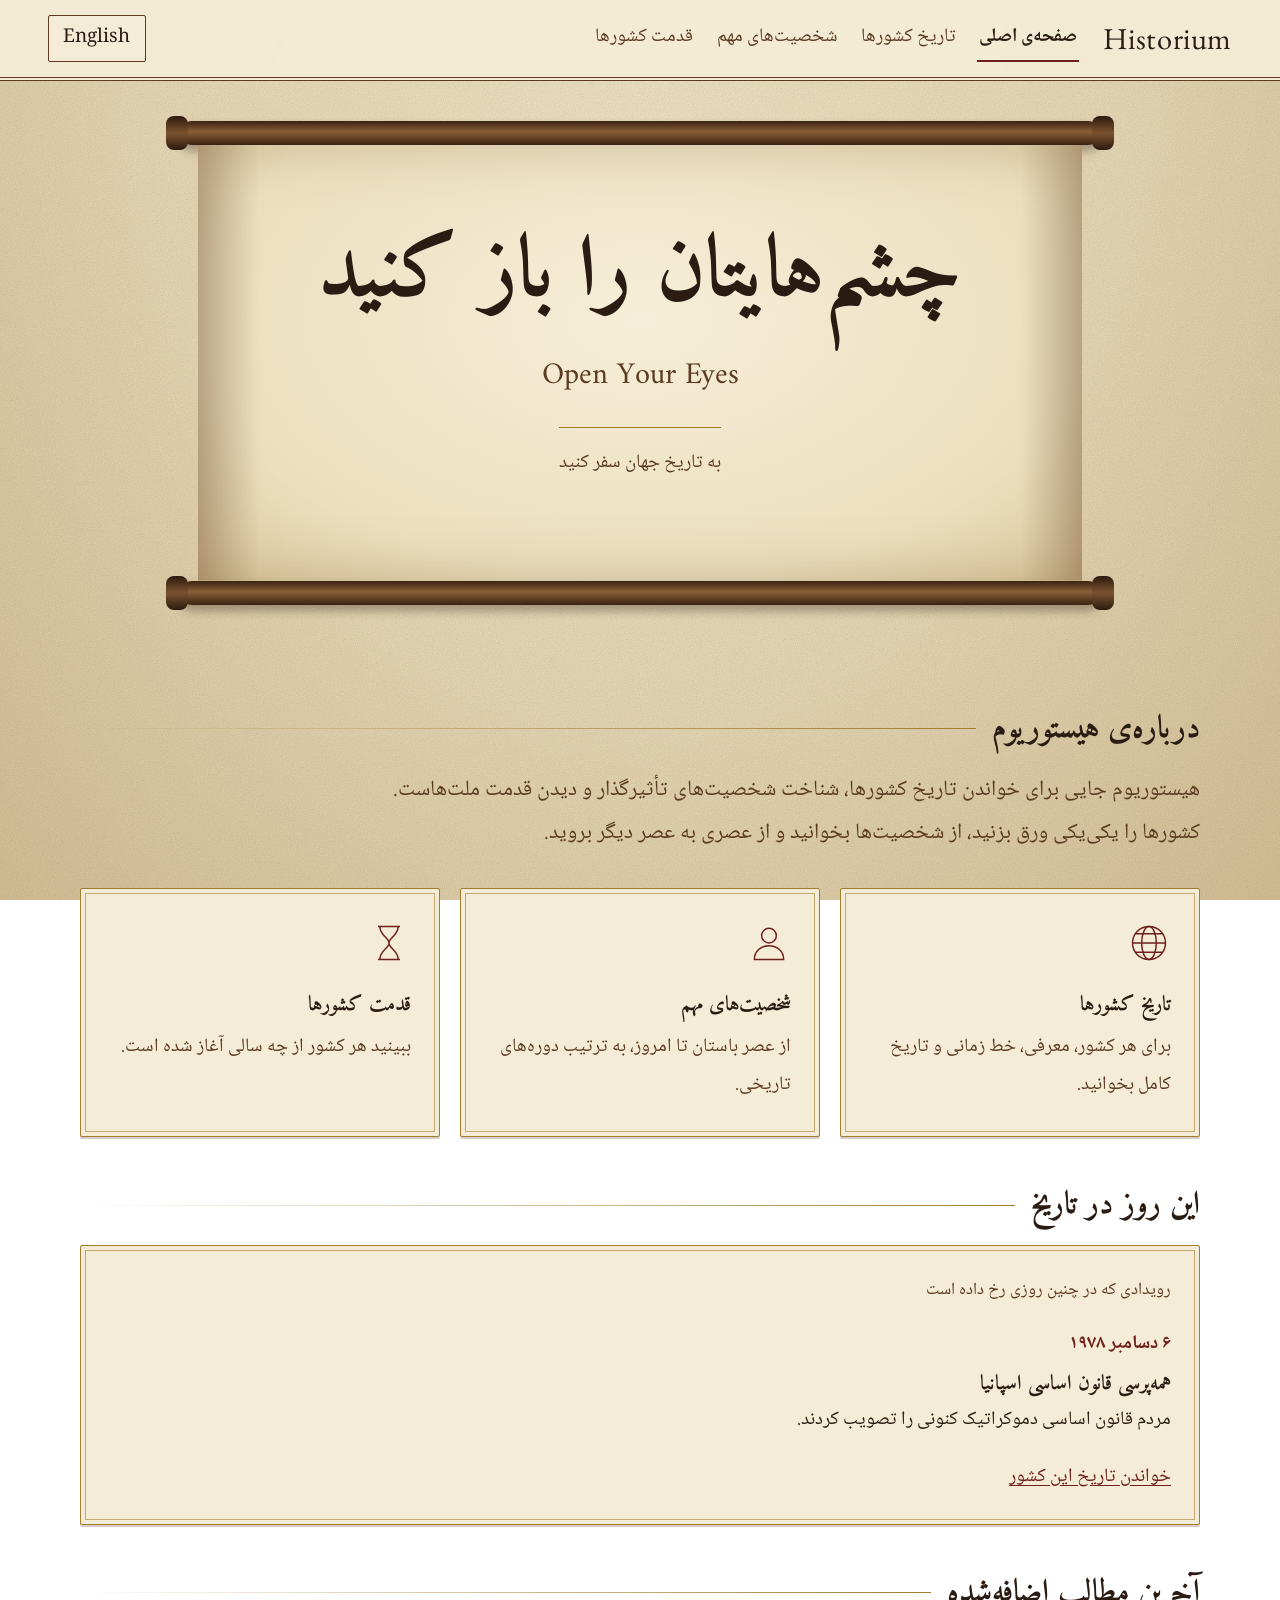
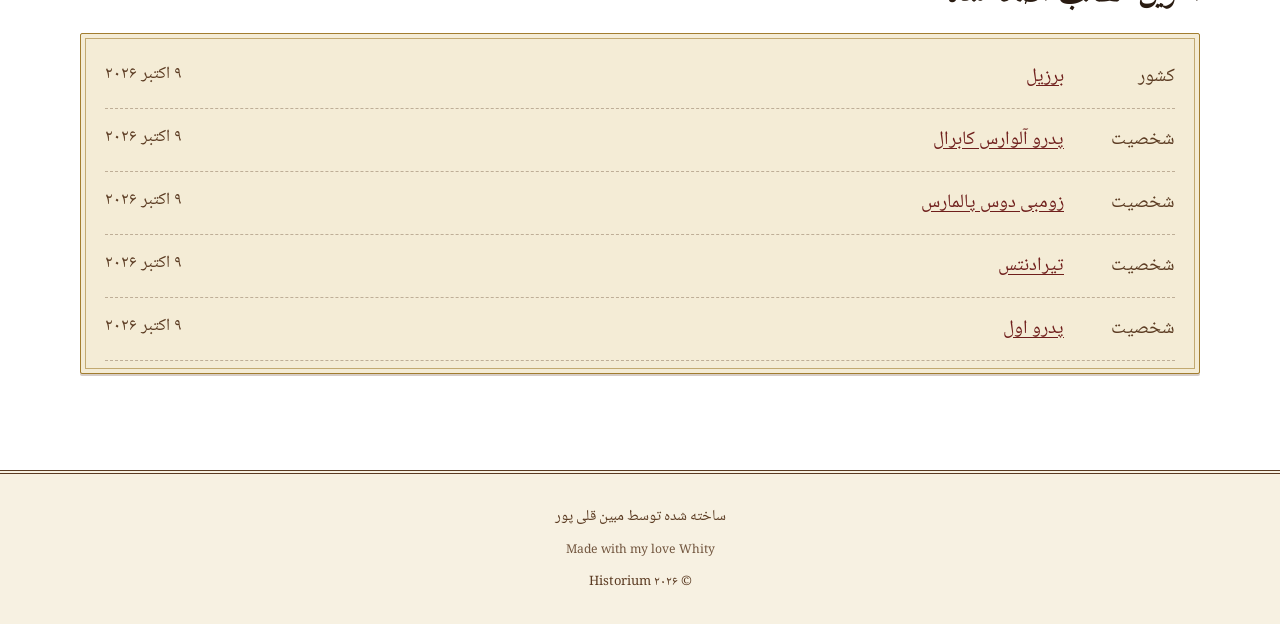
==== commit 406a431a: "Added New Countries" ====
--- a/historium-preview.html
+++ b/historium-preview.html
@@ -846,7 +846,9 @@
     science:   { fa: "علم",              en: "Science" },
     arts:      { fa: "هنر و ادبیات",     en: "Arts and letters" },
     thought:   { fa: "اندیشه و دین",     en: "Thought and faith" },
-    invention: { fa: "اختراع و فناوری",  en: "Invention and technology" }
+    invention: { fa: "اختراع و فناوری",  en: "Invention and technology" },
+    exploration: { fa: "اکتشاف و دریانوردی", en: "Exploration" },
+    sport:     { fa: "ورزش",             en: "Sport" }
   },
 
   /* ==========================================================
@@ -1722,6 +1724,222 @@
       ],
       gallery: [],
       added: "2026-10-08"
+    },
+
+    {
+      id: "brazil",
+      name: { fa: "برزیل", en: "Brazil" },
+      flag: ["#009C3B"],
+      /* the flag is drawn as a small picture embedded in the file */
+      flagImage: "data:image/svg+xml;utf8,<svg xmlns='http://www.w3.org/2000/svg' viewBox='0 0 20 14'><rect width='20' height='14' fill='%23009C3B'/><path d='M1.7 7 10 1.2 18.3 7 10 12.8z' fill='%23FFDF00'/><circle cx='10' cy='7' r='3.5' fill='%23002776'/><path d='M6.6 6.2c2.4-.5 5.3-.1 7 1.3' stroke='white' stroke-width='.5' fill='none'/></svg>",
+      founded: 1822,
+      foundedNote: {
+        fa: "قدمت برزیل در این سایت از سال ۱۸۲۲ میلادی حساب شده است؛ سالی که در ۷ سپتامبر شاهزاده پدرو استقلال برزیل از پرتغال را اعلام کرد. تاریخ‌های دیگری که گاهی پیشنهاد می‌شوند ۱۵۰۰ (رسیدن پرتغالی‌ها به برزیل)، ۱۸۸۹ (آغاز جمهوری) و ۱۹۸۸ (قانون اساسی کنونی) هستند. تاریخ سرزمین البته پیش از ۱۵۰۰ و با مردمان بومی آغاز می‌شود.",
+        en: "On this site Brazil’s age is counted from 1822, the year Prince Pedro declared Brazil’s independence from Portugal on 7 September. Other dates that are sometimes proposed are 1500 (the arrival of the Portuguese), 1889 (the start of the republic) and 1988 (the present constitution). The history of the land of course begins before 1500, with the Indigenous peoples."
+      },
+      summary: {
+        fa: "بزرگ‌ترین کشور آمریکای جنوبی؛ از مردمان بومی و استعمار پرتغال تا استقلال، امپراتوری و جمهوری.",
+        en: "The largest country in South America; from Indigenous peoples and Portuguese colonization to independence, empire and republic."
+      },
+      facts: {
+        capital:    { fa: "برازیلیا", en: "Brasília" },
+        language:   { fa: "پرتغالی", en: "Portuguese" },
+        population: { fa: "حدود ۲۰۳ میلیون نفر (سرشماری ۲۰۲۲)", en: "About 203 million (2022 census)" }
+      },
+      overview: {
+        fa: [
+          "برزیل بزرگ‌ترین کشور آمریکای جنوبی است و بخش بزرگی از جنگل‌های آمازون در آن قرار دارد. برخلاف بیشتر همسایگانش که اسپانیایی‌زبان‌اند، زبان رسمی آن پرتغالی است، چون مستعمره‌ی پرتغال بود.",
+          "جمعیت امروز برزیل حاصل در هم آمیختن مردمان بومی، پرتغالی‌ها، نزدیک به پنج میلیون آفریقایی که به‌اجبار به آنجا برده شدند و مهاجران بعدی از اروپا و آسیاست. برزیل در ۱۸۲۲ مستقل شد، تا ۱۸۸۹ امپراتوری بود و آخرین کشور قاره‌ی آمریکا بود که برده‌داری را لغو کرد (۱۸۸۸)."
+        ],
+        en: [
+          "Brazil is the largest country in South America and a large part of the Amazon rainforest lies within it. Unlike most of its neighbours, which speak Spanish, its official language is Portuguese, because it was a Portuguese colony.",
+          "Brazil’s population today is the result of the mixing of Indigenous peoples, the Portuguese, nearly five million Africans who were taken there by force, and later migrants from Europe and Asia. Brazil became independent in 1822, was an empire until 1889 and was the last country in the Americas to abolish slavery (1888)."
+        ]
+      },
+      sections: [
+        {
+          id: "indigenous",
+          title: { fa: "مردمان بومی پیش از ۱۵۰۰", en: "Indigenous peoples before 1500" },
+          text: {
+            fa: [
+              "پیش از رسیدن اروپایی‌ها، سرزمین برزیل خانه‌ی احتمالاً چند میلیون نفر از مردمان بومی بود که صدها زبان گوناگون داشتند. در ساحل، مردمان توپی-گوارانی زندگی می‌کردند و در حوضه‌ی آمازون جوامعی با روستاهای بزرگ و کشاورزی پیشرفته وجود داشت.",
+              "با ورود اروپایی‌ها، بیماری‌های تازه، جنگ و بردگی شمار بسیار زیادی از بومیان را از میان برد. امروز طبق سرشماری ۲۰۲۲ حدود ۱٫۷ میلیون نفر در برزیل خود را بومی می‌دانند."
+            ],
+            en: [
+              "Before the Europeans arrived, the land of Brazil was home to probably several million Indigenous people who spoke hundreds of different languages. On the coast lived the Tupi-Guarani peoples, and in the Amazon basin there were societies with large villages and advanced farming.",
+              "With the arrival of the Europeans, new diseases, war and slavery wiped out a very large number of Indigenous people. Today, according to the 2022 census, about 1.7 million people in Brazil identify as Indigenous."
+            ]
+          }
+        },
+        {
+          id: "colony",
+          title: { fa: "رسیدن پرتغالی‌ها و دوران استعمار", en: "The Portuguese arrival and the colonial period" },
+          text: {
+            fa: [
+              "پیمان تورسیلیاس در ۱۴۹۴ جهان تازه را میان اسپانیا و پرتغال تقسیم کرد و بخش شرقی، که بعدها برزیل شد، به پرتغال رسید. در ۲۲ آوریل ۱۵۰۰ پدرو آلوارس کابرال، که به‌سوی هند می‌رفت، به ساحل برزیل رسید و آن را از آن پرتغال اعلام کرد. نام برزیل از «پائو-برازیل»، چوب سرخ‌رنگی که صادر می‌شد، آمده است.",
+              "پرتغال از ۱۵۳۴ سرزمین را به «کاپیتانی‌ها» تقسیم کرد و در ۱۵۴۹ نخستین فرماندار کل را با پایتختی در سالوادور فرستاد. در شمال شرق مزارع بزرگ نیشکر پدید آمد که ابتدا با بومیان و سپس با آفریقایی‌های برده‌شده کار می‌کرد. نزدیک به پنج میلیون آفریقایی به برزیل برده شدند، بیش از هر کشور دیگر آمریکا."
+            ],
+            en: [
+              "The Treaty of Tordesillas in 1494 divided the new world between Spain and Portugal, and the eastern part, which later became Brazil, went to Portugal. On 22 April 1500 Pedro Álvares Cabral, on his way to India, reached the coast of Brazil and claimed it for Portugal. The name Brazil comes from ‘pau-brasil’, a red wood that was exported.",
+              "From 1534 Portugal divided the land into ‘captaincies’ and in 1549 sent the first governor-general, with Salvador as capital. In the north-east large sugar plantations appeared, worked first by Indigenous people and then by enslaved Africans. Nearly five million Africans were taken to Brazil, more than to any other country in the Americas."
+            ]
+          }
+        },
+        {
+          id: "expansion",
+          title: { fa: "گسترش، مقاومت و طلا", en: "Expansion, resistance and gold" },
+          text: {
+            fa: [
+              "از قرن هفدهم، گروه‌های مهاجم موسوم به «بانده‌یرانت‌ها» به درون سرزمین پیش رفتند و مرزهای مستعمره را بسیار فراتر از خط تورسیلیاس بردند؛ پیمان مادرید (۱۷۵۰) بخش بزرگی از این گسترش را به رسمیت شناخت. هلندی‌ها از ۱۶۳۰ تا ۱۶۵۴ بخشی از شمال شرق را در اختیار داشتند.",
+              "بردگان فراری شهرک‌هایی به نام «کیلومبو» ساختند. بزرگ‌ترین آن‌ها پالمارس بود که بیشتر قرن هفدهم در برابر نیروهای استعماری ایستاد. زومبی، رهبر آن، در ۱۶۹۵ کشته شد. در دهه‌ی ۱۶۹۰ طلا در ایالت میناس جرایس پیدا شد و هجوم طلاجویان آغاز شد. پایتخت در ۱۷۶۳ از سالوادور به ریو دو ژانیرو منتقل شد."
+            ],
+            en: [
+              "From the seventeenth century raiding groups called the ‘bandeirantes’ pushed into the interior and carried the colony’s borders far beyond the Tordesillas line; the Treaty of Madrid (1750) recognized much of this expansion. The Dutch held part of the north-east from 1630 to 1654.",
+              "Escaped enslaved people built settlements called ‘quilombos’. The largest was Palmares, which resisted colonial forces for most of the seventeenth century. Its leader Zumbi was killed in 1695. In the 1690s gold was found in the state of Minas Gerais and a gold rush began. The capital was moved from Salvador to Rio de Janeiro in 1763."
+            ]
+          }
+        },
+        {
+          id: "independence",
+          title: { fa: "استقلال", en: "Independence" },
+          text: {
+            fa: [
+              "در ۱۸۰۷ سپاه ناپلئون به پرتغال نزدیک شد و خاندان سلطنتی پرتغال با هزاران درباری به برزیل گریخت و در ۱۸۰۸ به ریو رسید. ریو پایتخت امپراتوری پرتغال شد و در ۱۸۱۵ برزیل به‌عنوان پادشاهی در کنار پرتغال شناخته شد؛ رویدادی بی‌همتا که یک مستعمره پایتخت یک امپراتوری شد.",
+              "در ۱۸۲۱ پادشاه ژائو ششم به لیسبون بازگشت و مجلس پرتغال خواست برزیل را به وضع استعماری برگرداند. شاهزاده پدرو، پسر پادشاه که در برزیل ماند، در ۹ ژانویه‌ی ۱۸۲۲ اعلام کرد می‌ماند. در ۷ سپتامبر ۱۸۲۲ کنار رود ایپیرانگا استقلال را اعلام کرد و در اکتبر امپراتور برزیل شد. پرتغال در ۱۸۲۵ استقلال را به رسمیت شناخت."
+            ],
+            en: [
+              "In 1807 Napoleon’s army approached Portugal and the Portuguese royal family fled to Brazil with thousands of courtiers, arriving in Rio in 1808. Rio became the capital of the Portuguese empire and in 1815 Brazil was recognized as a kingdom alongside Portugal, an unusual case of a colony becoming the capital of an empire.",
+              "In 1821 King João VI returned to Lisbon and the Portuguese parliament wanted to return Brazil to colonial status. Prince Pedro, the king’s son who stayed in Brazil, announced on 9 January 1822 that he would remain. On 7 September 1822 he declared independence beside the Ipiranga River and in October became emperor of Brazil. Portugal recognized independence in 1825."
+            ]
+          }
+        },
+        {
+          id: "empire",
+          title: { fa: "امپراتوری و پایان برده‌داری", en: "The empire and the end of slavery" },
+          text: {
+            fa: [
+              "پدرو اول در ۱۸۳۱ به نفع پسر پنج‌ساله‌اش کناره‌گیری کرد. پدرو دوم از ۱۸۴۰، در چهارده‌سالگی، حکومت را به دست گرفت و تا ۱۸۸۹ امپراتور بود؛ دوره‌ای نسبتاً باثبات که اقتصاد آن بر قهوه استوار بود. جنگ پاراگوئه (۱۸۶۴ تا ۱۸۷۰) را برزیل، آرژانتین و اروگوئه علیه پاراگوئه پیش بردند.",
+              "تجارت برده از آفریقا در ۱۸۵۰ ممنوع شد و گام‌به‌گام قوانین دیگری آمد. سرانجام در ۱۳ مه ۱۸۸۸ «قانون زرین» به امضای شاهزاده ایزابل، دختر امپراتور، برده‌داری را به‌طور کامل لغو کرد؛ برزیل آخرین کشور قاره‌ی آمریکا بود که این کار را کرد."
+            ],
+            en: [
+              "Pedro I abdicated in 1831 in favour of his five-year-old son. Pedro II took government into his own hands in 1840, at the age of fourteen, and was emperor until 1889, a relatively stable period whose economy rested on coffee. The Paraguayan War (1864 to 1870) was fought by Brazil, Argentina and Uruguay against Paraguay.",
+              "The slave trade from Africa was banned in 1850 and further laws followed step by step. Finally, on 13 May 1888, the ‘Golden Law’, signed by Princess Isabel, the emperor’s daughter, abolished slavery completely; Brazil was the last country in the Americas to do so."
+            ]
+          }
+        },
+        {
+          id: "republic",
+          title: { fa: "جمهوری و دوران وارگاس", en: "The republic and the Vargas era" },
+          text: {
+            fa: [
+              "در ۱۵ نوامبر ۱۸۸۹ کودتای نظامی به رهبری مارشال دئودورو دا فونسکا پادشاهی را برچید و جمهوری را اعلام کرد؛ پدرو دوم به اروپا تبعید شد. «جمهوری قدیم» را بیشتر قهوه‌کاران ایالت‌های سائوپائولو و میناس جرایس اداره می‌کردند.",
+              "در ۱۹۳۰، پس از یک انقلاب، ژتولیو وارگاس به قدرت رسید و تا ۱۹۴۵ بر برزیل حکم راند، از جمله با دیکتاتوری «دولت نو» (۱۹۳۷ تا ۱۹۴۵). او قوانین کار را تصویب کرد و صنعتی‌شدن را پیش برد. برزیل در جنگ جهانی دوم در کنار متفقین بود و حدود ۲۵ هزار سرباز به ایتالیا فرستاد. وارگاس در ۱۹۴۵ برکنار شد، در ۱۹۵۰ دوباره انتخاب شد و در ۱۹۵۴ در مقام ریاست‌جمهوری درگذشت."
+            ],
+            en: [
+              "On 15 November 1889 a military coup led by Marshal Deodoro da Fonseca abolished the monarchy and proclaimed a republic; Pedro II was exiled to Europe. The ‘Old Republic’ was run mainly by the coffee growers of the states of São Paulo and Minas Gerais.",
+              "In 1930 Getúlio Vargas came to power and ruled Brazil until 1945, including through the ‘New State’ dictatorship (1937 to 1945). He passed labour laws and pushed industrialization. Brazil was on the Allied side in the Second World War and sent about 25,000 soldiers to Italy. Vargas was removed in 1945, was elected again in 1950 and died in office in 1954."
+            ]
+          }
+        },
+        {
+          id: "dictatorship",
+          title: { fa: "برازیلیا و رژیم نظامی", en: "Brasília and the military regime" },
+          text: {
+            fa: [
+              "ژوشلینو کوبیچک، رئیس‌جمهور از ۱۹۵۶، وعده داد «پنجاه سال پیشرفت در پنج سال» و پایتخت تازه‌ای در دل کشور ساخت. برازیلیا با طرح شهرسازی لوسیو کوستا و ساختمان‌های اسکار نیمایر در ۲۱ آوریل ۱۹۶۰ افتتاح شد.",
+              "در ۳۱ مارس و ۱ آوریل ۱۹۶۴ کودتای نظامی ژائو گولارت، رئیس‌جمهور را برکنار کرد و ارتش تا ۱۹۸۵ حکومت کرد. «قانون نهادی شماره‌ی ۵» در دسامبر ۱۹۶۸ سانسور و سرکوب را شدت داد و شکنجه و ناپدیدشدن مخالفان رخ داد. در آن سال‌ها «معجزه‌ی اقتصادی» رشد زیادی آورد، اما نابرابری و بدهی خارجی هم بیشتر شد. جنبش «انتخابات مستقیم، حالا» در ۱۹۸۳ و ۱۹۸۴ میلیون‌ها نفر را به خیابان آورد و در ۱۹۸۵ حکومت غیرنظامی بازگشت."
+            ],
+            en: [
+              "Juscelino Kubitschek, president from 1956, promised ‘fifty years of progress in five’ and built a new capital in the heart of the country. Brasília, with Lúcio Costa’s urban plan and Oscar Niemeyer’s buildings, was inaugurated on 21 April 1960.",
+              "On 31 March and 1 April 1964 a military coup removed President João Goulart and the army ruled until 1985. ‘Institutional Act No. 5’ in December 1968 intensified censorship and repression, and opponents were tortured and disappeared. In those years the ‘economic miracle’ brought strong growth, but inequality and foreign debt also rose. The ‘Direct Elections Now’ movement brought millions into the streets in 1983 and 1984, and civilian rule returned in 1985."
+            ]
+          }
+        },
+        {
+          id: "democracy",
+          title: { fa: "دموکراسی و برزیل امروز", en: "Democracy and Brazil today" },
+          text: {
+            fa: [
+              "قانون اساسی جدید در ۵ اکتبر ۱۹۸۸ تصویب شد و در ۱۹۸۹ نخستین انتخابات مستقیم ریاست‌جمهوری پس از ۱۹۶۰ برگزار شد. «طرح رئال» در ۱۹۹۴ ابرتورم را مهار کرد. برزیل میزبان جام جهانی فوتبال ۲۰۱۴ و المپیک ریو ۲۰۱۶، نخستین المپیک در آمریکای جنوبی، بود.",
+              "امروز برزیل جمهوری فدرال ریاست‌جمهوری با ۲۶ ایالت و یک ناحیه‌ی فدرال است. این کشور بزرگ‌ترین اقتصاد آمریکای لاتین را دارد و حدود ۶۰ درصد جنگل آمازون در قلمرو آن است؛ جنگلی که حفاظت از آن مسئله‌ای جهانی شده است."
+            ],
+            en: [
+              "The new constitution was approved on 5 October 1988 and in 1989 the first direct presidential election since 1960 was held. The ‘Real Plan’ in 1994 brought hyperinflation under control. Brazil hosted the 2014 FIFA World Cup and the 2016 Rio Olympics, the first Olympics in South America.",
+              "Today Brazil is a federal presidential republic with 26 states and a federal district. It has the largest economy in Latin America and about 60 percent of the Amazon rainforest lies within it, a forest whose protection has become a global issue."
+            ]
+          }
+        }
+      ],
+      timeline: [
+        { year: 1494, title: { fa: "پیمان تورسیلیاس", en: "The Treaty of Tordesillas" },
+          text: { fa: "اسپانیا و پرتغال جهان تازه را میان خود تقسیم کردند؛ بخش شرقی، که بعدها برزیل شد، به پرتغال رسید.", en: "Spain and Portugal divided the new world between them; the eastern part, which later became Brazil, went to Portugal." } },
+        { year: 1500, title: { fa: "رسیدن کابرال", en: "Cabral’s arrival" },
+          text: { fa: "در ۲۲ آوریل پدرو آلوارس کابرال به ساحل برزیل رسید و آن را از آن پرتغال اعلام کرد.", en: "On 22 April Pedro Álvares Cabral reached the coast of Brazil and claimed it for Portugal." } },
+        { year: 1534, title: { fa: "تقسیم به کاپیتانی‌ها", en: "Division into captaincies" },
+          text: { fa: "پرتغال سرزمین را به قلمروهای موروثی تقسیم کرد تا مستعمره‌نشین بفرستد.", en: "Portugal divided the land into hereditary territories in order to attract settlers." } },
+        { year: 1549, title: { fa: "فرماندار کل و سالوادور", en: "The governor-general and Salvador" },
+          text: { fa: "نخستین فرماندار کل رسید و سالوادور پایتخت مستعمره شد.", en: "The first governor-general arrived and Salvador became the capital of the colony." } },
+        { year: 1565, title: { fa: "بنیان ریو دو ژانیرو", en: "Founding of Rio de Janeiro" },
+          text: { fa: "شهر در اول مارس بنا شد.", en: "The city was founded on 1 March." } },
+        { year: 1630, yearText: { fa: "۱۶۳۰ تا ۱۶۵۴", en: "1630 to 1654" },
+          title: { fa: "تصرف هلندی‌ها در شمال شرق", en: "Dutch control in the north-east" },
+          text: { fa: "هلندی‌ها بخشی از پرنامبوکو را در دست داشتند تا اینکه رانده شدند.", en: "The Dutch held part of Pernambuco until they were driven out." } },
+        { year: 1693, title: { fa: "کشف طلا در میناس جرایس", en: "Gold is found in Minas Gerais" },
+          text: { fa: "در پایان قرن هفدهم هجوم طلاجویان به این منطقه آغاز شد.", en: "At the end of the seventeenth century a gold rush to the region began." } },
+        { year: 1695, title: { fa: "کشته‌شدن زومبی", en: "The death of Zumbi" },
+          text: { fa: "در ۲۰ نوامبر زومبی، رهبر پالمارس، کشته شد. این روز را روز آگاهی سیاه‌پوستان می‌نامند.", en: "On 20 November Zumbi, the leader of Palmares, was killed. The day is marked as Black Awareness Day." } },
+        { year: 1750, title: { fa: "پیمان مادرید", en: "The Treaty of Madrid" },
+          text: { fa: "اسپانیا و پرتغال مرزهای جدید را، که بسیار فراتر از خط تورسیلیاس بود، پذیرفتند.", en: "Spain and Portugal accepted new borders far beyond the Tordesillas line." } },
+        { year: 1763, title: { fa: "انتقال پایتخت به ریو", en: "The capital moves to Rio" },
+          text: { fa: "پایتخت مستعمره از سالوادور به ریو دو ژانیرو منتقل شد.", en: "The capital of the colony moved from Salvador to Rio de Janeiro." } },
+        { year: 1789, title: { fa: "توطئه‌ی میناس (اینفیدنسیا)", en: "The Minas conspiracy (Inconfidência)" },
+          text: { fa: "گروهی در میناس جرایس علیه حکومت پرتغال توطئه کردند؛ تیرادنتس در ۱۷۹۲ اعدام شد.", en: "A group in Minas Gerais plotted against Portuguese rule; Tiradentes was executed in 1792." } },
+        { year: 1808, title: { fa: "ورود دربار پرتغال به ریو", en: "The Portuguese court arrives in Rio" },
+          text: { fa: "خاندان سلطنتی از ناپلئون گریخت و ریو پایتخت امپراتوری پرتغال شد.", en: "The royal family fled Napoleon and Rio became the capital of the Portuguese empire." } },
+        { year: 1815, title: { fa: "پادشاهی متحد", en: "The United Kingdom" },
+          text: { fa: "برزیل به‌عنوان پادشاهی در کنار پرتغال و آلگارو شناخته شد.", en: "Brazil was recognized as a kingdom alongside Portugal and the Algarves." } },
+        { year: 1822, title: { fa: "اعلام استقلال", en: "Declaration of independence" },
+          text: { fa: "در ۷ سپتامبر شاهزاده پدرو کنار رود ایپیرانگا استقلال را اعلام کرد.", en: "On 7 September Prince Pedro declared independence beside the Ipiranga River." } },
+        { year: 1825, title: { fa: "به رسمیت شناختن استقلال", en: "Recognition of independence" },
+          text: { fa: "پرتغال استقلال برزیل را پذیرفت.", en: "Portugal accepted Brazil’s independence." } },
+        { year: 1831, title: { fa: "کناره‌گیری پدرو اول", en: "Pedro I abdicates" },
+          text: { fa: "پدرو اول به نفع پسر پنج‌ساله‌اش کنار رفت.", en: "Pedro I stepped down in favour of his five-year-old son." } },
+        { year: 1840, title: { fa: "آغاز حکومت شخصی پدرو دوم", en: "Pedro II begins to rule" },
+          text: { fa: "پدرو دوم در چهارده‌سالگی بالغ اعلام شد و حکومت را به دست گرفت.", en: "Pedro II was declared of age at fourteen and took over government." } },
+        { year: 1850, title: { fa: "ممنوعیت تجارت برده", en: "The slave trade is banned" },
+          text: { fa: "ورود بردگان جدید از آفریقا قانوناً ممنوع شد.", en: "The import of new enslaved people from Africa was banned by law." } },
+        { year: 1864, yearText: { fa: "۱۸۶۴ تا ۱۸۷۰", en: "1864 to 1870" },
+          title: { fa: "جنگ پاراگوئه", en: "The Paraguayan War" },
+          text: { fa: "برزیل، آرژانتین و اروگوئه علیه پاراگوئه جنگیدند.", en: "Brazil, Argentina and Uruguay fought against Paraguay." } },
+        { year: 1888, title: { fa: "قانون زرین", en: "The Golden Law" },
+          text: { fa: "در ۱۳ مه برده‌داری به‌طور کامل لغو شد.", en: "On 13 May slavery was abolished completely." } },
+        { year: 1889, title: { fa: "اعلام جمهوری", en: "Proclamation of the republic" },
+          text: { fa: "در ۱۵ نوامبر کودتای نظامی پادشاهی را برچید و پدرو دوم تبعید شد.", en: "On 15 November a military coup abolished the monarchy and Pedro II was exiled." } },
+        { year: 1930, title: { fa: "وارگاس به قدرت می‌رسد", en: "Vargas takes power" },
+          text: { fa: "ژتولیو وارگاس پس از انقلاب ۱۹۳۰ رئیس دولت شد.", en: "Getúlio Vargas became head of government after the revolution of 1930." } },
+        { year: 1937, title: { fa: "دولت نو", en: "The New State" },
+          text: { fa: "وارگاس دیکتاتوری «دولت نو» را برقرار کرد که تا ۱۹۴۵ ادامه یافت.", en: "Vargas set up the ‘New State’ dictatorship, which lasted until 1945." } },
+        { year: 1944, title: { fa: "سربازان برزیلی در ایتالیا", en: "Brazilian soldiers in Italy" },
+          text: { fa: "نیروی اعزامی برزیل در جنگ جهانی دوم در کنار متفقین در ایتالیا جنگید.", en: "The Brazilian Expeditionary Force fought alongside the Allies in Italy in the Second World War." } },
+        { year: 1954, title: { fa: "مرگ وارگاس", en: "The death of Vargas" },
+          text: { fa: "وارگاس در اوت در مقام ریاست‌جمهوری درگذشت.", en: "Vargas died in office in August." } },
+        { year: 1960, title: { fa: "افتتاح برازیلیا", en: "Inauguration of Brasília" },
+          text: { fa: "در ۲۱ آوریل پایتخت از ریو به شهر تازه‌ساز برازیلیا منتقل شد.", en: "On 21 April the capital moved from Rio to the newly built Brasília." } },
+        { year: 1964, title: { fa: "کودتای نظامی", en: "The military coup" },
+          text: { fa: "ارتش رئیس‌جمهور گولارت را برکنار کرد و تا ۱۹۸۵ حکومت کرد.", en: "The army removed President Goulart and ruled until 1985." } },
+        { year: 1968, title: { fa: "قانون نهادی شماره‌ی ۵", en: "Institutional Act No. 5" },
+          text: { fa: "در دسامبر سانسور و سرکوب سیاسی شدت گرفت.", en: "In December censorship and political repression intensified." } },
+        { year: 1985, title: { fa: "بازگشت حکومت غیرنظامی", en: "Return of civilian rule" },
+          text: { fa: "پس از ۲۱ سال، حکومت نظامی پایان یافت.", en: "After 21 years the military regime ended." } },
+        { year: 1988, title: { fa: "قانون اساسی کنونی", en: "The present constitution" },
+          text: { fa: "قانون اساسی دموکراتیک جدید در ۵ اکتبر تصویب شد.", en: "The new democratic constitution was approved on 5 October." } },
+        { year: 1994, title: { fa: "طرح رئال", en: "The Real Plan" },
+          text: { fa: "برنامه‌ی اقتصادی جدید ابرتورم را مهار کرد.", en: "A new economic programme brought hyperinflation under control." } },
+        { year: 2016, title: { fa: "المپیک ریو", en: "The Rio Olympics" },
+          text: { fa: "نخستین بازی‌های المپیک در آمریکای جنوبی در ریو دو ژانیرو برگزار شد.", en: "The first Olympic Games in South America were held in Rio de Janeiro." } }
+      ],
+      gallery: [],
+      added: "2026-10-09"
     }
 
     /* ---- copy a new country block here (don't forget the comma after the block above) ---- */
@@ -2429,6 +2647,194 @@
       },
       quote: null,
       added: "2026-10-08"
+    },
+
+    {
+      id: "cabral",
+      name: { fa: "پدرو آلوارس کابرال", en: "Pedro Álvares Cabral" },
+      country: "brazil", field: "exploration",
+      born: 1467, died: 1520,
+      summary: { fa: "دریانورد پرتغالی که به برزیل رسید", en: "Portuguese navigator who reached Brazil" },
+      bio: {
+        fa: ["کابرال در پرتغال به دنیا آمد (سال تولدش، ۱۴۶۷ یا ۱۴۶۸، دقیقاً معلوم نیست و سال مرگش حدود ۱۵۲۰ است). در ۱۵۰۰ فرماندهی ناوگانی را بر عهده گرفت که به‌سوی هند می‌رفت.", "ناوگان او در ۲۲ آوریل ۱۵۰۰ به ساحل برزیل رسید و کابرال آن سرزمین را از آن پرتغال اعلام کرد. سپس راه هند را ادامه داد."],
+        en: ["Cabral was born in Portugal (his birth year, 1467 or 1468, is not known exactly and he died about 1520). In 1500 he took command of a fleet sailing to India.", "His fleet reached the coast of Brazil on 22 April 1500 and Cabral claimed the land for Portugal. He then continued on the way to India."]
+      },
+      achievements: {
+        fa: ["رسیدن به ساحل برزیل (۱۵۰۰)", "فرماندهی ناوگان هند در ۱۵۰۰"],
+        en: ["Reaching the coast of Brazil (1500)", "Command of the 1500 India fleet"]
+      },
+      quote: null,
+      added: "2026-10-09"
+    },
+    {
+      id: "zumbi",
+      name: { fa: "زومبی دوس پالمارس", en: "Zumbi dos Palmares" },
+      country: "brazil", field: "politics",
+      born: 1655, died: 1695,
+      summary: { fa: "رهبر کیلومبوی پالمارس", en: "Leader of the Quilombo of Palmares" },
+      bio: {
+        fa: ["زومبی در ۱۶۵۵ در منطقه‌ی پالمارس در شمال شرق برزیل به دنیا آمد. پالمارس شهرکی از بردگان فراری و مردمان آزاد بود که بیشتر قرن هفدهم در برابر نیروهای پرتغالی ایستاد.", "او از حدود ۱۶۸۰ رهبر پالمارس بود و در ۲۰ نوامبر ۱۶۹۵ به‌دست نیروهای استعماری کشته شد. امروز ۲۰ نوامبر در برزیل «روز آگاهی سیاه‌پوستان» است."],
+        en: ["Zumbi was born in 1655 in the Palmares region of north-eastern Brazil. Palmares was a settlement of escaped enslaved people and free people that resisted Portuguese forces for most of the seventeenth century.", "He was Palmares’s leader from about 1680 and was killed by colonial forces on 20 November 1695. Today 20 November is ‘Black Awareness Day’ in Brazil."]
+      },
+      achievements: {
+        fa: ["رهبری مقاومت پالمارس", "نماد مبارزه با برده‌داری در برزیل"],
+        en: ["Leading the resistance of Palmares", "A symbol of the struggle against slavery in Brazil"]
+      },
+      quote: null,
+      added: "2026-10-09"
+    },
+    {
+      id: "tiradentes",
+      name: { fa: "تیرادنتس", en: "Tiradentes" },
+      country: "brazil", field: "politics",
+      born: 1746, died: 1792,
+      summary: { fa: "قهرمان ملی و رهبر توطئه‌ی میناس", en: "National hero and figure of the Minas conspiracy" },
+      bio: {
+        fa: ["ژوآکیم ژوزه دا سیلوا خاویر، معروف به تیرادنتس («دندان‌کش»)، در ۱۷۴۶ در میناس جرایس به دنیا آمد. او افسر ارتش بود.", "در توطئه‌ی میناس (۱۷۸۹) که علیه حکومت پرتغال و مالیات‌های سنگین طراحی شده بود، شرکت داشت. او تنها توطئه‌گری بود که اعدام شد (۲۱ آوریل ۱۷۹۲، در ریو) و امروز قهرمان ملی برزیل است."],
+        en: ["Joaquim José da Silva Xavier, known as Tiradentes (‘Tooth-puller’), was born in Minas Gerais in 1746. He was an army officer.", "He took part in the Minas conspiracy (1789), planned against Portuguese rule and heavy taxes. He was the only conspirator who was executed (21 April 1792, in Rio) and is a national hero of Brazil today."]
+      },
+      achievements: {
+        fa: ["شرکت در توطئه‌ی میناس (۱۷۸۹)", "نماد استقلال‌خواهی برزیل"],
+        en: ["Taking part in the Minas conspiracy (1789)", "A symbol of Brazil’s independence movement"]
+      },
+      quote: null,
+      added: "2026-10-09"
+    },
+    {
+      id: "pedro-i",
+      name: { fa: "پدرو اول", en: "Pedro I" },
+      country: "brazil", field: "politics", era: "modern",
+      born: 1798, died: 1834,
+      summary: { fa: "نخستین امپراتور برزیل", en: "First emperor of Brazil" },
+      bio: {
+        fa: ["پدرو در پرتغال به دنیا آمد و کودکی‌اش با فرار خاندان سلطنتی به برزیل (۱۸۰۸) همراه بود. در ۱۸۲۲ استقلال برزیل را اعلام کرد و امپراتور شد.", "در ۱۸۳۱ به نفع پسرش پدرو دوم کناره‌گیری کرد و به پرتغال بازگشت، جایی که برای تاج دخترش جنگید. در ۱۸۳۴ درگذشت."],
+        en: ["Pedro was born in Portugal and his childhood was marked by the royal family’s flight to Brazil (1808). In 1822 he declared Brazil’s independence and became emperor.", "In 1831 he abdicated in favour of his son Pedro II and returned to Portugal, where he fought for his daughter’s crown. He died in 1834."]
+      },
+      achievements: {
+        fa: ["اعلام استقلال برزیل (۱۸۲۲)", "نخستین قانون اساسی برزیل (۱۸۲۴)"],
+        en: ["Declaring Brazil’s independence (1822)", "Brazil’s first constitution (1824)"]
+      },
+      quote: null,
+      added: "2026-10-09"
+    },
+    {
+      id: "pedro-ii",
+      name: { fa: "پدرو دوم", en: "Pedro II" },
+      country: "brazil", field: "politics",
+      born: 1825, died: 1891,
+      summary: { fa: "آخرین امپراتور برزیل", en: "Last emperor of Brazil" },
+      bio: {
+        fa: ["پدرو دوم در ریو دو ژانیرو به دنیا آمد و در پنج‌سالگی امپراتور شد (۱۸۳۱) و از ۱۸۴۰ خود حکومت کرد. او از علم و هنر حمایت می‌کرد.", "در دوران او برده‌داری لغو شد (۱۸۸۸). در ۱۵ نوامبر ۱۸۸۹ کودتای جمهوری‌خواهان او را برکنار کرد و به اروپا تبعید شد. در ۱۸۹۱ در پاریس درگذشت."],
+        en: ["Pedro II was born in Rio de Janeiro, became emperor at the age of five (1831) and ruled himself from 1840. He supported science and the arts.", "Slavery was abolished in his reign (1888). On 15 November 1889 a republican coup removed him and he was exiled to Europe. He died in Paris in 1891."]
+      },
+      achievements: {
+        fa: ["حکومت ۵۸ ساله (۱۸۳۱ تا ۱۸۸۹)", "لغو برده‌داری در دوران او"],
+        en: ["A 58-year reign (1831 to 1889)", "The abolition of slavery in his reign"]
+      },
+      quote: null,
+      added: "2026-10-09"
+    },
+    {
+      id: "machado-de-assis",
+      name: { fa: "ماشادو دو آسیس", en: "Machado de Assis" },
+      country: "brazil", field: "arts",
+      born: 1839, died: 1908,
+      summary: { fa: "بزرگ‌ترین نویسنده‌ی برزیل", en: "Brazil’s greatest writer" },
+      bio: {
+        fa: ["ماشادو در ریو دو ژانیرو به دنیا آمد و در همان‌جا زندگی کرد. او رمان‌نویس، شاعر و نویسنده‌ی داستان کوتاه بود.", "«یادداشت‌های پس از مرگ براس کوباس» (۱۸۸۱) و «دون کاسمورو» (۱۸۹۹) از مشهورترین آثار او هستند. او بنیان‌گذار و نخستین رئیس فرهنگستان ادبیات برزیل (۱۸۹۷) بود."],
+        en: ["Machado was born in Rio de Janeiro and lived there all his life. He was a novelist, poet and short-story writer.", "The Posthumous Memoirs of Brás Cubas (1881) and Dom Casmurro (1899) are among his most famous works. He was a founder and the first president of the Brazilian Academy of Letters (1897)."]
+      },
+      achievements: {
+        fa: ["یادداشت‌های پس از مرگ براس کوباس (۱۸۸۱)", "دون کاسمورو (۱۸۹۹)", "بنیان‌گذاری فرهنگستان ادبیات برزیل"],
+        en: ["The Posthumous Memoirs of Brás Cubas (1881)", "Dom Casmurro (1899)", "Co-founding the Brazilian Academy of Letters"]
+      },
+      quote: null,
+      added: "2026-10-09"
+    },
+    {
+      id: "santos-dumont",
+      name: { fa: "آلبرتو سانتوس-دومون", en: "Alberto Santos-Dumont" },
+      country: "brazil", field: "invention",
+      born: 1873, died: 1932,
+      summary: { fa: "پیشگام هوانوردی", en: "Aviation pioneer" },
+      bio: {
+        fa: ["سانتوس-دومون در میناس جرایس به دنیا آمد و سال‌ها در پاریس کار کرد. نخست با بالن‌های هدایت‌پذیر معروف شد.", "در ۱۲ نوامبر ۱۹۰۶ با هواپیمای «۱۴-بیس» در پاریس پرواز کرد که از نخستین پروازهای عمومی با موتور در اروپا بود. در برزیل او را پدر هوانوردی می‌دانند، هرچند برادران رایت هم برای پرواز ۱۹۰۳ اعتبار می‌گیرند."],
+        en: ["Santos-Dumont was born in Minas Gerais and worked for years in Paris. He first became famous with steerable balloons.", "On 12 November 1906 he flew the ‘14-bis’ aircraft in Paris, one of the first public powered flights in Europe. In Brazil he is regarded as the father of aviation, though the Wright brothers are also credited for their flight of 1903."]
+      },
+      achievements: {
+        fa: ["بالن‌های هدایت‌پذیر", "پرواز ۱۴-بیس (۱۹۰۶)"],
+        en: ["Steerable balloons", "The 14-bis flight (1906)"]
+      },
+      quote: null,
+      added: "2026-10-09"
+    },
+    {
+      id: "vargas",
+      name: { fa: "ژتولیو وارگاس", en: "Getúlio Vargas" },
+      country: "brazil", field: "politics",
+      born: 1882, died: 1954,
+      summary: { fa: "رئیس‌جمهور و دیکتاتور برزیل در میانه‌ی قرن بیستم", en: "President and dictator of Brazil in the mid-twentieth century" },
+      bio: {
+        fa: ["وارگاس در سائو بورخا به دنیا آمد. از ۱۹۳۰ تا ۱۹۴۵ بر برزیل حکم راند، از جمله با دیکتاتوری «دولت نو» (از ۱۹۳۷)، و در ۱۹۵۰ دوباره انتخاب شد.", "او قوانین کار (۱۹۴۳) را تصویب کرد و صنعتی‌شدن را پیش برد. پتروبراس در ۱۹۵۳ در دوران او بنیان گذاشته شد. در ۱۹۵۴ در مقام ریاست‌جمهوری درگذشت."],
+        en: ["Vargas was born in São Borja. He ruled Brazil from 1930 to 1945, including through the ‘New State’ dictatorship (from 1937), and was elected again in 1950.", "He passed labour laws (1943) and pushed industrialization. Petrobras was founded in 1953 in his time. He died in office in 1954."]
+      },
+      achievements: {
+        fa: ["قوانین کار (۱۹۴۳)", "بنیان پتروبراس (۱۹۵۳)"],
+        en: ["The labour laws (1943)", "The founding of Petrobras (1953)"]
+      },
+      quote: null,
+      added: "2026-10-09"
+    },
+    {
+      id: "villa-lobos",
+      name: { fa: "هیتور ویلا-لوبوس", en: "Heitor Villa-Lobos" },
+      country: "brazil", field: "arts",
+      born: 1887, died: 1959,
+      summary: { fa: "بزرگ‌ترین آهنگساز برزیل", en: "Brazil’s greatest composer" },
+      bio: {
+        fa: ["ویلا-لوبوس در ریو دو ژانیرو به دنیا آمد. او موسیقی عامیانه‌ی برزیل را با سنت موسیقی کلاسیک اروپا درآمیخت.", "مجموعه‌ی «باخیانا برازیلیرا» (۱۹۳۰ تا ۱۹۴۵) از مشهورترین کارهای اوست."],
+        en: ["Villa-Lobos was born in Rio de Janeiro. He blended Brazilian folk music with the European classical tradition.", "The Bachianas Brasileiras (1930 to 1945) is among his best-known works."]
+      },
+      achievements: {
+        fa: ["باخیانا برازیلیرا", "چوروش"],
+        en: ["Bachianas Brasileiras", "The Chôros"]
+      },
+      quote: null,
+      added: "2026-10-09"
+    },
+    {
+      id: "niemeyer",
+      name: { fa: "اسکار نیمایر", en: "Oscar Niemeyer" },
+      country: "brazil", field: "arts",
+      born: 1907, died: 2012,
+      summary: { fa: "معمار ساختمان‌های اصلی برازیلیا", en: "Architect of Brasília’s main buildings" },
+      bio: {
+        fa: ["نیمایر در ریو دو ژانیرو به دنیا آمد و تا ۱۰۴سالگی زنده بود. سبک او با خطوط منحنی و بتن مشخص می‌شود.", "او ساختمان‌های اصلی برازیلیا از جمله کنگره‌ی ملی و کلیسای جامع را طراحی کرد؛ طرح شهرسازی از لوسیو کوستا بود. در ۱۹۸۸ جایزه‌ی پریتزکر را گرفت."],
+        en: ["Niemeyer was born in Rio de Janeiro and lived to the age of 104. His style is marked by curved lines and concrete.", "He designed the main buildings of Brasília, including the National Congress and the Cathedral; the urban plan was by Lúcio Costa. He received the Pritzker Prize in 1988."]
+      },
+      achievements: {
+        fa: ["ساختمان‌های برازیلیا", "جایزه‌ی پریتزکر (۱۹۸۸)"],
+        en: ["The buildings of Brasília", "The Pritzker Prize (1988)"]
+      },
+      quote: null,
+      added: "2026-10-09"
+    },
+    {
+      id: "pele",
+      name: { fa: "پله", en: "Pelé" },
+      country: "brazil", field: "sport", era: "contemporary",
+      born: 1940, died: 2022,
+      summary: { fa: "فوتبالیست و قهرمان سه‌باره‌ی جام جهانی", en: "Footballer and three-time World Cup winner" },
+      bio: {
+        fa: ["ادسون آرانتس دو ناسیمنتو، معروف به پله، در تره کوراسوئس به دنیا آمد. او برای سانتوس و تیم ملی برزیل بازی کرد و با برزیل در ۱۹۵۸، ۱۹۶۲ و ۱۹۷۰ قهرمان جهان شد.", "او از بزرگ‌ترین فوتبالیست‌های تاریخ دانسته می‌شود. در ۲۰۲۲ درگذشت."],
+        en: ["Edson Arantes do Nascimento, known as Pelé, was born in Três Corações. He played for Santos and the Brazil national team and won the World Cup with Brazil in 1958, 1962 and 1970.", "He is regarded as one of the greatest footballers in history. He died in 2022."]
+      },
+      achievements: {
+        fa: ["قهرمانی جام جهانی ۱۹۵۸، ۱۹۶۲ و ۱۹۷۰"],
+        en: ["World Cup winner in 1958, 1962 and 1970"]
+      },
+      quote: null,
+      added: "2026-10-09"
     }
 
     /* ---- copy a new figure block here (don't forget the comma after the block above) ---- */
@@ -2511,7 +2917,28 @@
       text:  { fa: "پاریس پس از چهار سال اشغال آزاد شد.", en: "Paris was freed after four years of occupation." } },
     { month: 9,  day: 22, year: 1792, country: "france",
       title: { fa: "آغاز جمهوری اول", en: "The start of the First Republic" },
-      text:  { fa: "پس از برچیده‌شدن پادشاهی، جمهوری فرانسه اعلام شد.", en: "After the monarchy was abolished the French republic was proclaimed." } }
+      text:  { fa: "پس از برچیده‌شدن پادشاهی، جمهوری فرانسه اعلام شد.", en: "After the monarchy was abolished the French republic was proclaimed." } },
+    { month: 4,  day: 21, year: 1792, country: "brazil",
+      title: { fa: "اعدام تیرادنتس", en: "The execution of Tiradentes" },
+      text:  { fa: "رهبر توطئه‌ی میناس اعدام شد و بعدها قهرمان ملی برزیل شد.", en: "The figure of the Minas conspiracy was executed and later became a national hero of Brazil." } },
+    { month: 4,  day: 22, year: 1500, country: "brazil",
+      title: { fa: "کابرال به برزیل می‌رسد", en: "Cabral reaches Brazil" },
+      text:  { fa: "ناوگان پرتغالی به ساحل برزیل رسید.", en: "The Portuguese fleet reached the coast of Brazil." } },
+    { month: 5,  day: 13, year: 1888, country: "brazil",
+      title: { fa: "قانون زرین", en: "The Golden Law" },
+      text:  { fa: "برده‌داری در برزیل لغو شد؛ آخرین کشور قاره‌ی آمریکا.", en: "Slavery was abolished in Brazil, the last country in the Americas." } },
+    { month: 9,  day: 7,  year: 1822, country: "brazil",
+      title: { fa: "اعلام استقلال برزیل", en: "Brazil declares independence" },
+      text:  { fa: "شاهزاده پدرو کنار رود ایپیرانگا استقلال را اعلام کرد.", en: "Prince Pedro declared independence beside the Ipiranga River." } },
+    { month: 10, day: 5,  year: 1988, country: "brazil",
+      title: { fa: "قانون اساسی دموکراتیک برزیل", en: "Brazil’s democratic constitution" },
+      text:  { fa: "قانون اساسی جدید پس از پایان رژیم نظامی تصویب شد.", en: "The new constitution was approved after the end of the military regime." } },
+    { month: 11, day: 15, year: 1889, country: "brazil",
+      title: { fa: "اعلام جمهوری در برزیل", en: "The republic is proclaimed in Brazil" },
+      text:  { fa: "کودتای نظامی پادشاهی را برچید و پدرو دوم تبعید شد.", en: "A military coup abolished the monarchy and Pedro II was exiled." } },
+    { month: 11, day: 20, year: 1695, country: "brazil",
+      title: { fa: "کشته‌شدن زومبی", en: "The death of Zumbi" },
+      text:  { fa: "رهبر کیلومبوی پالمارس کشته شد؛ امروز روز آگاهی سیاه‌پوستان در برزیل است.", en: "The leader of the Quilombo of Palmares was killed; today it is Black Awareness Day in Brazil." } }
   ]
 };
 
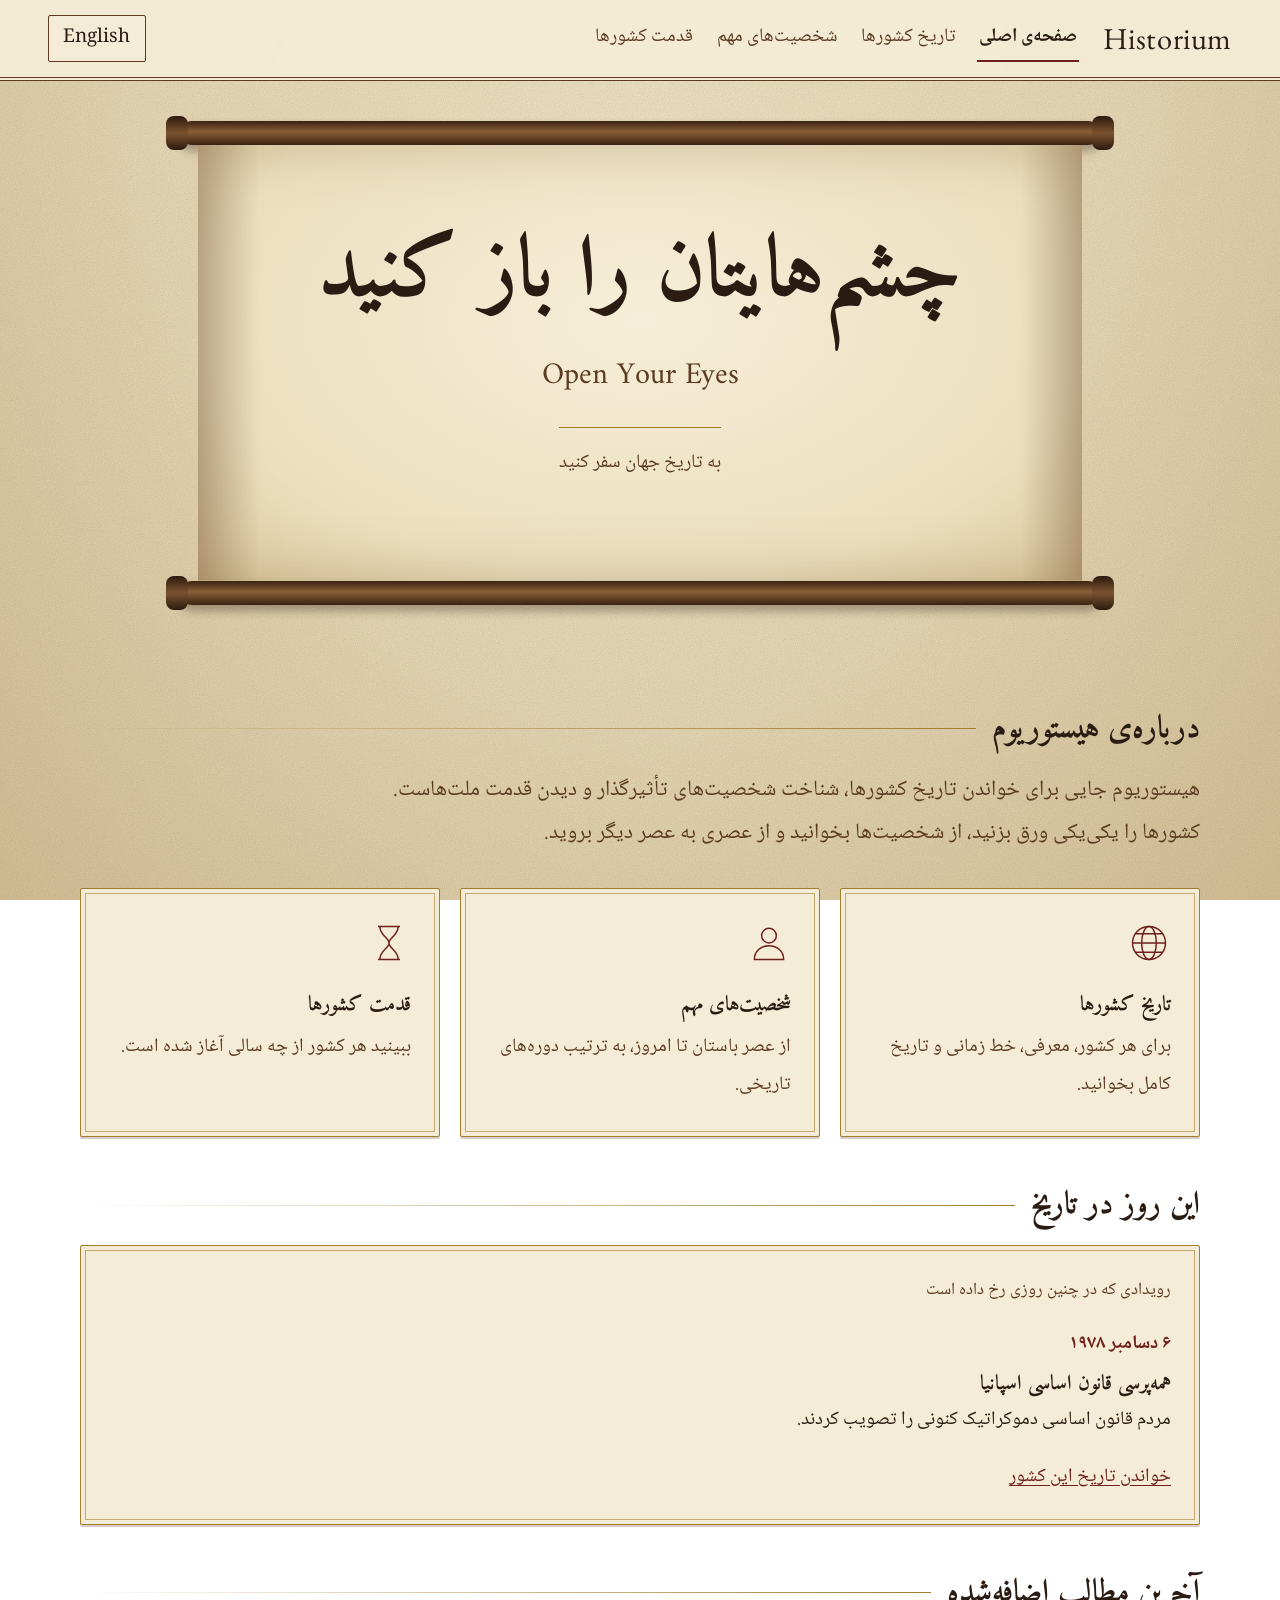
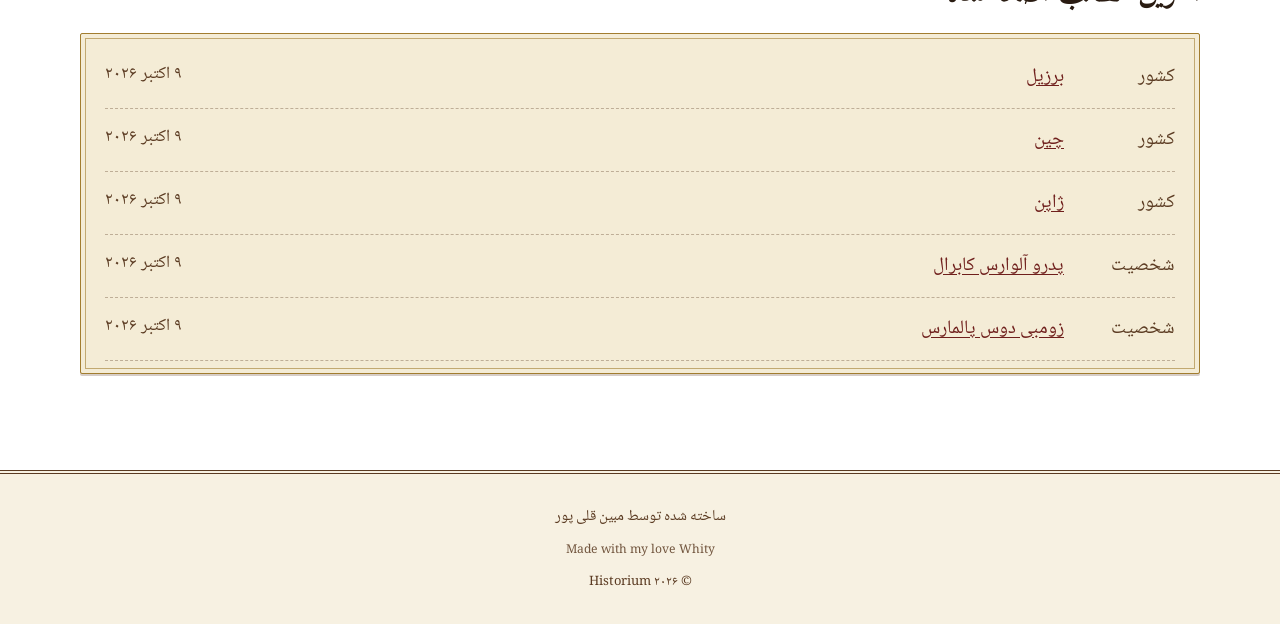
==== commit fb66e302: "Added More History" ====
--- a/historium-preview.html
+++ b/historium-preview.html
@@ -328,7 +328,7 @@
   height: 100%;
   border: 1px solid rgba(42, 28, 18, 0.5);
 }
-.flag-img { display: block; width: 100%; height: 100%; object-fit: cover; }
+.flag-img { display: block; width: 100%; height: 100%; object-fit: cover; border: 1px solid rgba(42, 28, 18, 0.5); }
 
 /* ---------- search ---------- */
 .searchbar { margin: 1.5rem 0 2rem; max-width: 460px; }
@@ -1940,6 +1940,534 @@
       ],
       gallery: [],
       added: "2026-10-09"
+    },
+
+    {
+      id: "china",
+      name: { fa: "چین", en: "China" },
+      flag: ["#DE2910"],
+      /* the flag is drawn as a small picture embedded in the file */
+      flagImage: "data:image/svg+xml;utf8,<svg xmlns='http://www.w3.org/2000/svg' viewBox='0 0 30 20'><rect width='30' height='20' fill='%23DE2910'/><polygon points='5.00,2.00 5.67,4.07 7.85,4.07 6.09,5.35 6.76,7.43 5.00,6.15 3.24,7.43 3.91,5.35 2.15,4.07 4.33,4.07' fill='%23FFDE00'/><polygon points='9.14,2.51 9.62,1.97 9.25,1.34 9.91,1.63 10.39,1.08 10.33,1.80 11.00,2.09 10.29,2.25 10.22,2.97 9.85,2.35' fill='%23FFDE00'/><polygon points='11.01,4.14 11.66,3.82 11.56,3.10 12.07,3.62 12.72,3.30 12.38,3.95 12.88,4.47 12.17,4.34 11.83,4.99 11.73,4.27' fill='%23FFDE00'/><polygon points='11.04,6.73 11.76,6.70 11.96,6.00 12.21,6.68 12.94,6.66 12.37,7.10 12.62,7.79 12.01,7.38 11.44,7.83 11.64,7.13' fill='%23FFDE00'/><polygon points='9.22,8.38 9.90,8.63 10.35,8.06 10.32,8.79 11.00,9.05 10.30,9.24 10.26,9.96 9.87,9.36 9.16,9.55 9.62,8.98' fill='%23FFDE00'/></svg>",
+      founded: -221,
+      foundedNote: {
+        fa: "قدمت چین در این سایت از سال ۲۲۱ پیش از میلاد حساب شده است؛ سالی که پادشاه دولت کین (Qin) سرزمین‌های متخاصم را یکی کرد و خود را نخستین امپراتور نامید. این معمولاً آغاز چین امپراتوری دانسته می‌شود. تمدن چین البته قدیمی‌تر است: سلسله‌ی شانگ (حدود ۱۶۰۰ پیش از میلاد) نخستین سلسله‌ای است که با نوشته‌های باستانی تأیید شده و سلسله‌ی شیا (حدود ۲۰۷۰ پیش از میلاد) روایتی سنتی است که تأیید باستان‌شناختی آن محل بحث است. تاریخ‌های دیگری که گاهی پیشنهاد می‌شوند ۱۹۱۲ (جمهوری چین) و ۱۹۴۹ (جمهوری خلق چین) هستند.",
+        en: "On this site China’s age is counted from 221 BCE, the year the king of Qin united the warring states and called himself the First Emperor. This is usually seen as the beginning of imperial China. Chinese civilization is of course older: the Shang dynasty (about 1600 BCE) is the first dynasty confirmed by ancient writing, and the Xia dynasty (about 2070 BCE) is a traditional account whose archaeological confirmation is debated. Other dates that are sometimes proposed are 1912 (the Republic of China) and 1949 (the People’s Republic of China)."
+      },
+      summary: {
+        fa: "یکی از کهن‌ترین تمدن‌های جهان؛ از سلسله‌های باستان و امپراتوری‌ها تا جمهوری و چین امروز.",
+        en: "One of the world’s oldest civilizations; from ancient dynasties and empires to the republic and China today."
+      },
+      facts: {
+        capital:    { fa: "پکن", en: "Beijing" },
+        language:   { fa: "چینی استاندارد (ماندارین)", en: "Standard Chinese (Mandarin)" },
+        population: { fa: "حدود ۱٫۴ میلیارد نفر", en: "About 1.4 billion" }
+      },
+      overview: {
+        fa: [
+          "چین در شرق آسیا قرار دارد و یکی از کهن‌ترین تمدن‌های پیوسته‌ی جهان را دارد. نوشتار چینی بیش از سه هزار سال قدمت دارد و رودهای زرد و یانگ‌تسه گهواره‌ی این تمدن بودند.",
+          "تاریخ چین را «سلسله‌ها» پیش می‌برند: خاندان‌هایی که قدرت را به دست می‌گرفتند، فرو می‌ریختند و دیگری جایشان می‌آمد. امپراتوری در ۱۹۱۲ پایان یافت. پس از دوره‌ای از جنگ و آشوب، جمهوری خلق چین در ۱۹۴۹ برپا شد و از ۱۹۷۸ اصلاحات اقتصادی چین را به یکی از بزرگ‌ترین اقتصادهای جهان تبدیل کرد."
+        ],
+        en: [
+          "China lies in East Asia and has one of the oldest continuous civilizations in the world. Chinese writing is more than three thousand years old, and the Yellow and Yangtze rivers were the cradle of this civilization.",
+          "Chinese history is carried forward by ‘dynasties’: families that took power, fell, and were replaced by others. The empire ended in 1912. After a period of war and turmoil the People’s Republic of China was founded in 1949, and from 1978 economic reforms turned China into one of the largest economies in the world."
+        ]
+      },
+      sections: [
+        {
+          id: "origins",
+          title: { fa: "سرچشمه‌ها: شیا، شانگ و ژو", en: "Origins: Xia, Shang and Zhou" },
+          text: {
+            fa: [
+              "در دوره‌ی نوسنگی، فرهنگ‌هایی مانند یانگشائو و لونگشان در حوضه‌ی رود زرد کشاورزی را پایه گذاشتند. روایت سنتی چین از سلسله‌ی شیا (حدود ۲۰۷۰ پیش از میلاد) آغاز می‌شود، اما شواهد باستان‌شناختی آن هنوز محل بحث است.",
+              "سلسله‌ی شانگ (حدود ۱۶۰۰ تا ۱۰۴۶ پیش از میلاد) نخستین سلسله‌ای است که با نوشته‌ها تأیید شده است: استخوان‌های پیشگویی با خط باستانی و ظرف‌های برنزی از آن دوره مانده‌اند. سلسله‌ی ژو در حدود ۱۰۴۶ پیش از میلاد شانگ را شکست داد و ایده‌ی «مأموریت آسمان» را پیش آورد: فرمانروا تا وقتی عادل باشد حق حکومت دارد و اگر ستمگر شود آسمان این حق را از او می‌گیرد."
+            ],
+            en: [
+              "In the Neolithic period cultures such as Yangshao and Longshan in the Yellow River basin laid the foundations of farming. The traditional Chinese account begins with the Xia dynasty (about 2070 BCE), but the archaeological evidence for it is still debated.",
+              "The Shang dynasty (about 1600 to 1046 BCE) is the first dynasty confirmed by writing: oracle bones with ancient script and bronze vessels survive from that period. The Zhou dynasty defeated the Shang around 1046 BCE and put forward the idea of the ‘Mandate of Heaven’: a ruler has the right to rule as long as he is just, and if he becomes a tyrant Heaven takes this right from him."
+            ]
+          }
+        },
+        {
+          id: "philosophers",
+          title: { fa: "دوره‌ی نبردهای دولت‌ها و فیلسوفان", en: "The age of warring states and philosophers" },
+          text: {
+            fa: [
+              "قدرت ژو به‌تدریج کاهش یافت و کشور به چند دولت رقیب تقسیم شد. دوره‌ی بهار و پاییز و پس از آن دوره‌ی دولت‌های متخاصم (۴۷۵ تا ۲۲۱ پیش از میلاد) پر از جنگ بود.",
+              "همین دوره دوران «صد مکتب فکری» هم بود. کنفوسیوس (۵۵۱ تا ۴۷۹ پیش از میلاد) بر اخلاق، آموزش و احترام به خانواده تأکید کرد. لائوزی و مکتب دائو به هماهنگی با طبیعت اندیشیدند، موزی از مهر همگانی گفت و قانون‌گرایان مانند هان فی‌زی بر قوانین سخت و دولت نیرومند اصرار داشتند. این اندیشه‌ها فرهنگ چین را تا امروز شکل داده‌اند."
+            ],
+            en: [
+              "Zhou power gradually declined and the country split into several rival states. The Spring and Autumn period and then the Warring States period (475 to 221 BCE) were full of war.",
+              "This was also the age of the ‘Hundred Schools of Thought’. Confucius (551 to 479 BCE) stressed ethics, education and respect for the family. Laozi and the Daoist school thought about harmony with nature, Mozi spoke of universal love, and the Legalists such as Han Feizi insisted on strict laws and a strong state. These ideas have shaped Chinese culture to this day."
+            ]
+          }
+        },
+        {
+          id: "qin-han",
+          title: { fa: "کین و هان: نخستین امپراتوری‌ها", en: "Qin and Han: the first empires" },
+          text: {
+            fa: [
+              "در ۲۲۱ پیش از میلاد پادشاه کین، که از آن پس خود را «شی هوانگ‌دی» (نخستین امپراتور) نامید، همه‌ی دولت‌ها را یکی کرد. او خط، واحد وزن و اندازه و پول را یکسان کرد و دیوارهای مرزی را به هم پیوست؛ پیش‌درآمد دیوار بزرگ چین. آرامگاه او در نزدیکی شی‌آن با هزاران سرباز سفالین مشهور است. حکومت سخت کین پس از مرگ او (۲۱۰ پیش از میلاد) دوام نیاورد و در ۲۰۶ پیش از میلاد فروپاشید.",
+              "سلسله‌ی هان (۲۰۲ پیش از میلاد تا ۲۲۰ میلادی) حدود چهار قرن بر چین حکم راند. در زمان امپراتور وو، آیین کنفوسیوس پایه‌ی آموزش دولتی شد و جاده‌ی ابریشم راه‌های چین را به آسیای مرکزی و غرب وصل کرد. سیما چیان «یادداشت‌های مورخ بزرگ» را نوشت و کای لون در ۱۰۵ میلادی روش بهبودیافته‌ی ساخت کاغذ را به دربار ارائه داد."
+            ],
+            en: [
+              "In 221 BCE the king of Qin, who from then on called himself ‘Qin Shi Huang’ (the First Emperor), united all the states. He standardized the script, weights and measures and money, and joined border walls together, a forerunner of the Great Wall. His tomb near Xi’an is famous for its thousands of terracotta soldiers. Qin’s harsh rule did not outlast his death (210 BCE) and collapsed in 206 BCE.",
+              "The Han dynasty (202 BCE to 220 CE) ruled China for about four centuries. Under Emperor Wu, Confucianism became the basis of state education, and the Silk Road linked China’s routes with Central Asia and the West. Sima Qian wrote the Records of the Grand Historian, and in 105 CE Cai Lun presented an improved method of making paper to the court."
+            ]
+          }
+        },
+        {
+          id: "division-tang",
+          title: { fa: "تفرقه، سویی و عصر طلایی تانگ", en: "Division, the Sui and the Golden Age of the Tang" },
+          text: {
+            fa: [
+              "پس از هان، چین به دوره‌ی سه پادشاهی (۲۲۰ تا ۲۸۰) و قرن‌ها تفرقه و جنگ افتاد. آیین بودا در این دوران در چین ریشه دواند. سلسله‌ی سوئی (۵۸۱ تا ۶۱۸) در ۵۸۹ چین را دوباره یکی کرد و کانال بزرگ را ساخت که شمال و جنوب را وصل می‌کرد.",
+              "سلسله‌ی تانگ (۶۱۸ تا ۹۰۷) را عصر طلایی چین می‌دانند. پایتخت آن چانگ‌آن (شی‌آن امروز) از بزرگ‌ترین شهرهای جهان بود و شعر به اوج رسید؛ لی‌بای و دوفو از شاعران این دوره‌اند. ووجه‌تیان تنها زنی بود که خود به‌عنوان امپراتور بر چین حکم راند (۶۹۰ تا ۷۰۵). شورش آن لوشان (۷۵۵ تا ۷۶۳) تانگ را سخت تضعیف کرد. چاپ با قالب چوبی هم در این دوران رواج یافت و قدیمی‌ترین کتاب چاپی با تاریخ مشخص («سوترای الماس») به ۸۶۸ برمی‌گردد."
+            ],
+            en: [
+              "After the Han, China fell into the Three Kingdoms period (220 to 280) and centuries of division and war. Buddhism took root in China in this age. The Sui dynasty (581 to 618) reunified China in 589 and built the Grand Canal, which linked north and south.",
+              "The Tang dynasty (618 to 907) is regarded as China’s golden age. Its capital Chang’an (today’s Xi’an) was one of the largest cities in the world and poetry reached its peak; Li Bai and Du Fu are among the poets of this period. Wu Zetian was the only woman who ruled China as emperor in her own right (690 to 705). The An Lushan rebellion (755 to 763) badly weakened the Tang. Woodblock printing also spread in this period, and the oldest dated printed book (the Diamond Sutra) goes back to 868."
+            ]
+          }
+        },
+        {
+          id: "song-yuan",
+          title: { fa: "سونگ و یوآن", en: "The Song and the Yuan" },
+          text: {
+            fa: [
+              "سلسله‌ی سونگ (۹۶۰ تا ۱۲۷۹) دوره‌ی شکوفایی اقتصاد، شهرها و فناوری بود. پول کاغذی رایج شد، از قطب‌نما برای دریانوردی استفاده شد، باروت پیشرفت کرد و حدود ۱۰۴۰ بی شنگ حروف متحرک سفالین را ابداع کرد. در ۱۱۲۷ قبایل ژورچن شمال چین را گرفتند و سونگ جنوبی در جنوب باقی ماند.",
+              "چنگیزخان در ۱۲۰۶ مغول‌ها را یکی کرد. نوه‌اش قوبیلای خان در ۱۲۷۱ سلسله‌ی یوآن را بنیان گذاشت و در ۱۲۷۹ سونگ جنوبی را برانداخت؛ برای نخستین بار همه‌ی چین زیر فرمان بیگانه بود. پایتخت یوآن در پکن بود و تجارت و ارتباط با غرب رونق گرفت."
+            ],
+            en: [
+              "The Song dynasty (960 to 1279) was a period of flourishing economy, cities and technology. Paper money came into use, the compass was used for navigation, gunpowder advanced, and around 1040 Bi Sheng invented movable type in clay. In 1127 the Jurchen took northern China and the Southern Song remained in the south.",
+              "Genghis Khan united the Mongols in 1206. His grandson Kublai Khan founded the Yuan dynasty in 1271 and overthrew the Southern Song in 1279, so for the first time all of China was under foreign rule. The Yuan capital was in Beijing and trade and contact with the West flourished."
+            ]
+          }
+        },
+        {
+          id: "ming",
+          title: { fa: "سلسله‌ی مینگ", en: "The Ming dynasty" },
+          text: {
+            fa: [
+              "ژو یوانجانگ، که از دهقانان برخاست، مغول‌ها را راند و در ۱۳۶۸ سلسله‌ی مینگ را بنیان گذاشت. امپراتور یونگله پایتخت را به پکن برد (۱۴۲۱) و شهر ممنوعه (ساخته‌شده ۱۴۰۶ تا ۱۴۲۰) را بنا کرد.",
+              "ژنگ هه، دریاسالار مسلمان دربار، میان ۱۴۰۵ و ۱۴۳۳ هفت سفر دریایی با ناوگانی بزرگ به آسیای جنوب شرقی، هند، عربستان و شرق آفریقا انجام داد. بخش‌های بزرگی از دیوار بزرگ چین در این دوره بازسازی شد. حکومت مینگ در ۱۶۴۴، پس از شورش دهقانی و گرفتن پکن، فرو ریخت."
+            ],
+            en: [
+              "Zhu Yuanzhang, who rose from the peasantry, drove out the Mongols and founded the Ming dynasty in 1368. The Yongle Emperor moved the capital to Beijing (1421) and built the Forbidden City (constructed 1406 to 1420).",
+              "Zheng He, the court’s Muslim admiral, made seven sea voyages between 1405 and 1433 with a great fleet to South-East Asia, India, Arabia and East Africa. Large sections of the Great Wall were rebuilt in this period. Ming rule collapsed in 1644, after a peasant rebellion and the taking of Beijing."
+            ]
+          }
+        },
+        {
+          id: "qing",
+          title: { fa: "سلسله‌ی چینگ و جنگ‌های تریاک", en: "The Qing dynasty and the Opium Wars" },
+          text: {
+            fa: [
+              "مانچوها در ۱۶۴۴ پکن را گرفتند و سلسله‌ی چینگ (۱۶۴۴ تا ۱۹۱۲) را بنیان گذاشتند، آخرین سلسله‌ی چین. امپراتورانی مانند کانگ‌شی و چیان‌لونگ قلمرو را بسیار گسترش دادند: تایوان در ۱۶۸۳ به چینگ پیوست و سین‌کیانگ، تبت و مغولستان هم زیر نفوذ آمدند. جمعیت چین در این دوران به‌شدت افزایش یافت.",
+              "در قرن نوزدهم چین در برابر قدرت‌های اروپایی ضعیف شد. جنگ نخست تریاک (۱۸۳۹ تا ۱۸۴۲) با پیمان نانجینگ پایان یافت و هنگ‌کنگ به بریتانیا رسید. شورش تایپینگ (۱۸۵۰ تا ۱۸۶۴) یکی از خونین‌ترین جنگ‌های تاریخ بود و دست‌کم ده‌ها میلیون نفر جان باختند. چین در ۱۸۹۴ و ۱۸۹۵ از ژاپن شکست خورد و تایوان را از دست داد، و شورش بوکسورها (۱۸۹۹ تا ۱۹۰۱) با دخالت نیروهای خارجی سرکوب شد."
+            ],
+            en: [
+              "The Manchus took Beijing in 1644 and founded the Qing dynasty (1644 to 1912), the last dynasty of China. Emperors such as Kangxi and Qianlong greatly expanded the realm: Taiwan joined the Qing in 1683 and Xinjiang, Tibet and Mongolia also came under its influence. China’s population grew sharply in this period.",
+              "In the nineteenth century China became weak against the European powers. The First Opium War (1839 to 1842) ended with the Treaty of Nanjing and Hong Kong passed to Britain. The Taiping Rebellion (1850 to 1864) was one of the bloodiest wars in history, and at least tens of millions died. China was defeated by Japan in 1894 and 1895 and lost Taiwan, and the Boxer Uprising (1899 to 1901) was suppressed with the intervention of foreign forces."
+            ]
+          }
+        },
+        {
+          id: "republic",
+          title: { fa: "پایان امپراتوری و جمهوری چین", en: "The end of the empire and the Republic of China" },
+          text: {
+            fa: [
+              "قیام ووچانگ در ۱۰ اکتبر ۱۹۱۱ انقلاب شین‌های را آغاز کرد. سان یات‌سن رئیس‌جمهور موقت شد و جمهوری چین در ۱ ژانویه‌ی ۱۹۱۲ اعلام شد. پو یی، آخرین امپراتور کودک، در ۱۲ فوریه‌ی ۱۹۱۲ کناره‌گیری کرد.",
+              "کشور سال‌ها میان جنگ‌سالاران تقسیم شد. جنبش چهارم مه (۱۹۱۹) روشنفکران را به‌سوی اصلاحات فرهنگی و سیاسی برد و حزب کمونیست چین در ۱۹۲۱ تأسیس شد. چیانگ کای‌شک رهبر حزب ملی‌گرا (گومیندان) شد و میان او و کمونیست‌ها جنگ درگرفت. ژاپن در ۱۹۳۱ به منچوری حمله کرد و در ۱۹۳۷ جنگ تمام‌عیار آغاز شد؛ در قتل‌عام نانجینگ (دسامبر ۱۹۳۷) صدها هزار نفر کشته شدند. پس از پایان جنگ جهانی دوم، جنگ داخلی (۱۹۴۶ تا ۱۹۴۹) با پیروزی کمونیست‌ها پایان یافت."
+            ],
+            en: [
+              "The Wuchang Uprising on 10 October 1911 began the Xinhai Revolution. Sun Yat-sen became provisional president and the Republic of China was proclaimed on 1 January 1912. Puyi, the last emperor, a child, abdicated on 12 February 1912.",
+              "The country was divided among warlords for years. The May Fourth Movement (1919) led intellectuals towards cultural and political reform, and the Chinese Communist Party was founded in 1921. Chiang Kai-shek became leader of the Nationalist Party (Kuomintang) and war broke out between him and the Communists. Japan invaded Manchuria in 1931 and full-scale war began in 1937; hundreds of thousands were killed in the Nanjing Massacre (December 1937). After the end of the Second World War the civil war (1946 to 1949) ended with a Communist victory."
+            ]
+          }
+        },
+        {
+          id: "prc",
+          title: { fa: "جمهوری خلق چین", en: "The People’s Republic of China" },
+          text: {
+            fa: [
+              "مائو تسه‌تونگ در ۱ اکتبر ۱۹۴۹ در پکن جمهوری خلق چین را اعلام کرد و دولت جمهوری چین به تایوان رفت. چین در ۱۹۵۰ وارد جنگ کره شد. «جهش بزرگ به جلو» (۱۹۵۸ تا ۱۹۶۲) به قحطی بزرگی انجامید که ده‌ها میلیون نفر در آن مردند، و «انقلاب فرهنگی» (۱۹۶۶ تا ۱۹۷۶) دوره‌ی آشوب و آزار سیاسی گسترده بود. مائو در ۹ سپتامبر ۱۹۷۶ درگذشت.",
+              "از ۱۹۷۸ دنگ شیائوپینگ سیاست «اصلاحات و درهای باز» را پیش برد: مناطق ویژه‌ی اقتصادی، سرمایه‌ی خارجی و بازار. اقتصاد چین دهه‌ها با رشد بالا پیش رفت. اعتراض‌های میدان تیان‌آن‌من در ژوئن ۱۹۸۹ با نیروی نظامی پایان یافت و شمار قربانیان محل اختلاف است. هنگ‌کنگ در ۱۹۹۷ و ماکائو در ۱۹۹۹ به چین بازگشتند. چین در ۲۰۰۱ عضو سازمان تجارت جهانی شد و در ۲۰۰۸ میزبان المپیک پکن بود. امروز چین دومین اقتصاد بزرگ جهان است."
+            ],
+            en: [
+              "On 1 October 1949 Mao Zedong proclaimed the People’s Republic of China in Beijing and the government of the Republic of China went to Taiwan. China entered the Korean War in 1950. The ‘Great Leap Forward’ (1958 to 1962) led to a great famine in which tens of millions died, and the ‘Cultural Revolution’ (1966 to 1976) was a period of turmoil and widespread political persecution. Mao died on 9 September 1976.",
+              "From 1978 Deng Xiaoping pursued the policy of ‘reform and opening up’: special economic zones, foreign capital and markets. China’s economy grew at a high rate for decades. The protests in Tiananmen Square in June 1989 ended with military force, and the number of victims is disputed. Hong Kong returned to China in 1997 and Macau in 1999. China joined the World Trade Organization in 2001 and hosted the Beijing Olympics in 2008. Today China is the second-largest economy in the world."
+            ]
+          }
+        }
+      ],
+      timeline: [
+        { year: -2070, title: { fa: "سلسله‌ی شیا (حدود، بنا بر روایت سنتی)", en: "The Xia dynasty (about, according to tradition)" },
+          text: { fa: "نخستین سلسله بنا بر روایت سنتی چین؛ شواهد باستان‌شناختی آن محل بحث است.", en: "The first dynasty according to Chinese tradition; its archaeological evidence is debated." } },
+        { year: -1600, title: { fa: "سلسله‌ی شانگ (حدود)", en: "The Shang dynasty (about)" },
+          text: { fa: "نخستین سلسله‌ای که با نوشته‌های باستانی تأیید شده است.", en: "The first dynasty confirmed by ancient writing." } },
+        { year: -1046, title: { fa: "ژو بر شانگ پیروز می‌شود (حدود)", en: "The Zhou defeat the Shang (about)" },
+          text: { fa: "سلسله‌ی ژو آغاز شد و ایده‌ی «مأموریت آسمان» مطرح شد.", en: "The Zhou dynasty began and the idea of the ‘Mandate of Heaven’ was put forward." } },
+        { year: -551, title: { fa: "زادروز کنفوسیوس", en: "Birth of Confucius" },
+          text: { fa: "کنفوسیوس، فیلسوفی که آموزه‌هایش فرهنگ چین را شکل داد، به دنیا آمد.", en: "Confucius, the philosopher whose teachings shaped Chinese culture, was born." } },
+        { year: -475, title: { fa: "آغاز دوره‌ی دولت‌های متخاصم", en: "Start of the Warring States period" },
+          text: { fa: "دولت‌های رقیب با هم جنگیدند تا ۲۲۱ پیش از میلاد.", en: "Rival states fought each other until 221 BCE." } },
+        { year: -221, title: { fa: "یکپارچگی چین به‌دست کین", en: "Qin unifies China" },
+          text: { fa: "شی هوانگ‌دی نخستین امپراتور چین شد.", en: "Qin Shi Huang became the first emperor of China." } },
+        { year: -206, title: { fa: "فروپاشی سلسله‌ی کین", en: "The Qin dynasty collapses" },
+          text: { fa: "پس از شورش‌ها حکومت کین سقوط کرد.", en: "After rebellions Qin rule fell." } },
+        { year: -202, title: { fa: "آغاز سلسله‌ی هان", en: "The Han dynasty begins" },
+          text: { fa: "لیو بانگ خود را امپراتور اعلام کرد و حکومت هان آغاز شد.", en: "Liu Bang proclaimed himself emperor and Han rule began." } },
+        { year: -138, title: { fa: "مأموریت ژانگ چیان", en: "The mission of Zhang Qian" },
+          text: { fa: "امپراتور وو او را به آسیای مرکزی فرستاد؛ گامی در شکل‌گیری جاده‌ی ابریشم.", en: "Emperor Wu sent him to Central Asia, a step in the formation of the Silk Road." } },
+        { year: 105, title: { fa: "کاغذ و کای لون", en: "Paper and Cai Lun" },
+          text: { fa: "کای لون روش بهبودیافته‌ی ساخت کاغذ را به دربار هان ارائه داد.", en: "Cai Lun presented an improved method of making paper to the Han court." } },
+        { year: 220, title: { fa: "پایان هان", en: "The end of the Han" },
+          text: { fa: "هان سقوط کرد و دوره‌ی سه پادشاهی آغاز شد.", en: "The Han fell and the Three Kingdoms period began." } },
+        { year: 589, title: { fa: "یکپارچگی دوباره به‌دست سوئی", en: "Reunification under the Sui" },
+          text: { fa: "پس از قرن‌ها تفرقه، سلسله‌ی سوئی چین را یکی کرد و بعد کانال بزرگ را ساخت.", en: "After centuries of division the Sui dynasty reunified China and then built the Grand Canal." } },
+        { year: 618, title: { fa: "آغاز سلسله‌ی تانگ", en: "The Tang dynasty begins" },
+          text: { fa: "تانگ، عصر طلایی چین، آغاز شد.", en: "The Tang, China’s golden age, began." } },
+        { year: 690, title: { fa: "ووجه‌تیان امپراتور می‌شود", en: "Wu Zetian becomes emperor" },
+          text: { fa: "تنها زنی که خود بر تخت امپراتوری چین نشست.", en: "The only woman to sit on the Chinese imperial throne in her own right." } },
+        { year: 755, yearText: { fa: "۷۵۵ تا ۷۶۳", en: "755 to 763" },
+          title: { fa: "شورش آن لوشان", en: "The An Lushan rebellion" },
+          text: { fa: "شورشی بزرگ که تانگ را سخت تضعیف کرد.", en: "A great rebellion that badly weakened the Tang." } },
+        { year: 868, title: { fa: "سوترای الماس", en: "The Diamond Sutra" },
+          text: { fa: "قدیمی‌ترین کتاب چاپی با تاریخ مشخص در جهان.", en: "The oldest dated printed book in the world." } },
+        { year: 960, title: { fa: "آغاز سلسله‌ی سونگ", en: "The Song dynasty begins" },
+          text: { fa: "دوره‌ی شکوفایی اقتصاد و فناوری آغاز شد.", en: "A period of flourishing economy and technology began." } },
+        { year: 1040, title: { fa: "حروف متحرک بی شنگ (حدود)", en: "Bi Sheng’s movable type (about)" },
+          text: { fa: "بی شنگ حروف متحرک سفالین را ابداع کرد.", en: "Bi Sheng invented movable type in clay." } },
+        { year: 1127, title: { fa: "سقوط سونگ شمالی", en: "The fall of the Northern Song" },
+          text: { fa: "ژورچن‌ها شمال چین را گرفتند و سونگ جنوبی در جنوب ماند.", en: "The Jurchen took northern China and the Southern Song remained in the south." } },
+        { year: 1206, title: { fa: "چنگیزخان مغول‌ها را یکی می‌کند", en: "Genghis Khan unites the Mongols" },
+          text: { fa: "آغاز گسترش مغول‌ها که به فتح چین انجامید.", en: "The start of the Mongol expansion that led to the conquest of China." } },
+        { year: 1271, title: { fa: "سلسله‌ی یوآن", en: "The Yuan dynasty" },
+          text: { fa: "قوبیلای خان سلسله‌ی یوآن را بنیان گذاشت.", en: "Kublai Khan founded the Yuan dynasty." } },
+        { year: 1279, title: { fa: "پایان سونگ جنوبی", en: "End of the Southern Song" },
+          text: { fa: "مغول‌ها فتح همه‌ی چین را تکمیل کردند.", en: "The Mongols completed the conquest of all China." } },
+        { year: 1368, title: { fa: "آغاز سلسله‌ی مینگ", en: "The Ming dynasty begins" },
+          text: { fa: "ژو یوانجانگ مغول‌ها را راند و مینگ را بنیان گذاشت.", en: "Zhu Yuanzhang drove out the Mongols and founded the Ming." } },
+        { year: 1405, yearText: { fa: "۱۴۰۵ تا ۱۴۳۳", en: "1405 to 1433" },
+          title: { fa: "سفرهای دریایی ژنگ هه", en: "The voyages of Zheng He" },
+          text: { fa: "هفت سفر ناوگان بزرگ مینگ تا شرق آفریقا.", en: "Seven voyages of the great Ming fleet as far as East Africa." } },
+        { year: 1421, title: { fa: "پکن پایتخت می‌شود", en: "Beijing becomes the capital" },
+          text: { fa: "امپراتور یونگله پایتخت را به پکن برد و شهر ممنوع آماده شد.", en: "The Yongle Emperor moved the capital to Beijing and the Forbidden City was ready." } },
+        { year: 1644, title: { fa: "سقوط مینگ و آغاز چینگ", en: "The fall of the Ming and the start of the Qing" },
+          text: { fa: "مانچوها پکن را گرفتند و آخرین سلسله‌ی چین آغاز شد.", en: "The Manchus took Beijing and the last dynasty of China began." } },
+        { year: 1683, title: { fa: "تایوان به چینگ می‌پیوندد", en: "Taiwan joins the Qing" },
+          text: { fa: "نیروهای چینگ تایوان را گرفتند.", en: "Qing forces took Taiwan." } },
+        { year: 1839, yearText: { fa: "۱۸۳۹ تا ۱۸۴۲", en: "1839 to 1842" },
+          title: { fa: "جنگ نخست تریاک", en: "The First Opium War" },
+          text: { fa: "جنگ با بریتانیا بر سر تجارت تریاک و تجارت آزاد.", en: "A war with Britain over the opium trade and free trade." } },
+        { year: 1842, title: { fa: "پیمان نانجینگ", en: "The Treaty of Nanjing" },
+          text: { fa: "هنگ‌کنگ به بریتانیا واگذار شد و بنادری به تجارت خارجی باز شد.", en: "Hong Kong was ceded to Britain and ports were opened to foreign trade." } },
+        { year: 1850, yearText: { fa: "۱۸۵۰ تا ۱۸۶۴", en: "1850 to 1864" },
+          title: { fa: "شورش تایپینگ", en: "The Taiping Rebellion" },
+          text: { fa: "یکی از خونین‌ترین جنگ‌های تاریخ؛ دست‌کم ده‌ها میلیون نفر کشته شدند.", en: "One of the bloodiest wars in history; at least tens of millions died." } },
+        { year: 1894, yearText: { fa: "۱۸۹۴ تا ۱۸۹۵", en: "1894 to 1895" },
+          title: { fa: "جنگ چین و ژاپن", en: "The Sino-Japanese War" },
+          text: { fa: "چین شکست خورد و تایوان را به ژاپن واگذار کرد.", en: "China was defeated and ceded Taiwan to Japan." } },
+        { year: 1911, title: { fa: "انقلاب شین‌های", en: "The Xinhai Revolution" },
+          text: { fa: "قیام ووچانگ در ۱۰ اکتبر سلسله‌ی چینگ را به سقوط کشاند.", en: "The Wuchang Uprising on 10 October brought down the Qing dynasty." } },
+        { year: 1912, title: { fa: "جمهوری چین", en: "The Republic of China" },
+          text: { fa: "در ۱ ژانویه جمهوری اعلام شد و در ۱۲ فوریه پو یی کناره‌گیری کرد.", en: "On 1 January the republic was proclaimed and on 12 February Puyi abdicated." } },
+        { year: 1919, title: { fa: "جنبش چهارم مه", en: "The May Fourth Movement" },
+          text: { fa: "اعتراض‌های دانشجویی که اصلاحات فرهنگی و سیاسی را پیش برد.", en: "Student protests that advanced cultural and political reform." } },
+        { year: 1921, title: { fa: "تأسیس حزب کمونیست چین", en: "Founding of the Chinese Communist Party" },
+          text: { fa: "حزب کمونیست چین در شانگهای بنیان گذاشته شد.", en: "The Chinese Communist Party was founded in Shanghai." } },
+        { year: 1934, yearText: { fa: "۱۹۳۴ تا ۱۹۳۵", en: "1934 to 1935" },
+          title: { fa: "راهپیمایی بزرگ", en: "The Long March" },
+          text: { fa: "کمونیست‌ها در عقب‌نشینی طولانی به شمال غربی رفتند؛ مائو در این دوران به رهبری رسید.", en: "The Communists retreated on a long march to the north-west; Mao rose to leadership in this period." } },
+        { year: 1937, title: { fa: "جنگ تمام‌عیار با ژاپن", en: "Full-scale war with Japan" },
+          text: { fa: "از ۷ ژوئیه جنگ آغاز شد و در دسامبر قتل‌عام نانجینگ رخ داد.", en: "War began on 7 July and the Nanjing Massacre took place in December." } },
+        { year: 1949, title: { fa: "جمهوری خلق چین", en: "The People’s Republic of China" },
+          text: { fa: "مائو در ۱ اکتبر در پکن جمهوری خلق چین را اعلام کرد.", en: "On 1 October Mao proclaimed the People’s Republic of China in Beijing." } },
+        { year: 1950, title: { fa: "ورود به جنگ کره", en: "Entry into the Korean War" },
+          text: { fa: "نیروهای داوطلب چین در اکتبر به کره فرستاده شدند.", en: "Chinese volunteer forces were sent to Korea in October." } },
+        { year: 1958, yearText: { fa: "۱۹۵۸ تا ۱۹۶۲", en: "1958 to 1962" },
+          title: { fa: "جهش بزرگ به جلو", en: "The Great Leap Forward" },
+          text: { fa: "برنامه‌ی صنعتی‌سازی شتابان که به قحطی بزرگی انجامید.", en: "A rapid industrialization campaign that led to a great famine." } },
+        { year: 1966, yearText: { fa: "۱۹۶۶ تا ۱۹۷۶", en: "1966 to 1976" },
+          title: { fa: "انقلاب فرهنگی", en: "The Cultural Revolution" },
+          text: { fa: "دهه‌ای از آشوب و آزار سیاسی گسترده.", en: "A decade of turmoil and widespread political persecution." } },
+        { year: 1976, title: { fa: "مرگ مائو", en: "The death of Mao" },
+          text: { fa: "مائو در ۹ سپتامبر درگذشت.", en: "Mao died on 9 September." } },
+        { year: 1978, title: { fa: "اصلاحات و درهای باز", en: "Reform and opening up" },
+          text: { fa: "دنگ شیائوپینگ اصلاحات اقتصادی را آغاز کرد.", en: "Deng Xiaoping began the economic reforms." } },
+        { year: 1989, title: { fa: "اعتراض‌های تیان‌آن‌من", en: "The Tiananmen protests" },
+          text: { fa: "اعتراض‌های بهار ۱۹۸۹ در ۳ و ۴ ژوئن با نیروی نظامی پایان یافت.", en: "The protests of spring 1989 ended with military force on 3 and 4 June." } },
+        { year: 1997, title: { fa: "بازگشت هنگ‌کنگ", en: "The return of Hong Kong" },
+          text: { fa: "هنگ‌کنگ در ۱ ژوئیه از بریتانیا به چین بازگشت.", en: "Hong Kong returned from Britain to China on 1 July." } },
+        { year: 2001, title: { fa: "عضویت در سازمان تجارت جهانی", en: "Joining the World Trade Organization" },
+          text: { fa: "چین در دسامبر عضو سازمان تجارت جهانی شد.", en: "China joined the World Trade Organization in December." } },
+        { year: 2008, title: { fa: "المپیک پکن", en: "The Beijing Olympics" },
+          text: { fa: "پکن میزبان بازی‌های المپیک تابستانی بود.", en: "Beijing hosted the Summer Olympic Games." } }
+      ],
+      gallery: [],
+      added: "2026-10-09"
+    },
+
+    {
+      id: "japan",
+      name: { fa: "ژاپن", en: "Japan" },
+      flag: ["#FFFFFF"],
+      /* the flag is drawn as a small picture embedded in the file */
+      flagImage: "data:image/svg+xml;utf8,<svg xmlns='http://www.w3.org/2000/svg' viewBox='0 0 3 2'><rect width='3' height='2' fill='white'/><circle cx='1.5' cy='1' r='.6' fill='%23BC002D'/></svg>",
+      founded: 701,
+      foundedNote: {
+        fa: "قدمت ژاپن در این سایت از سال ۷۰۱ میلادی حساب شده است؛ سالی که قانون تایهو تدوین شد و دولت متمرکز و دیوان‌سالار ژاپن بر پایه‌ی آن شکل گرفت؛ در همان دوران نام «نیهون» (ژاپن) هم رایج شد. این نخستین دولت مستند ژاپن دانسته می‌شود. تاریخ‌های دیگری که گاهی پیشنهاد می‌شوند ۶۶۰ پیش از میلاد (تاج‌گذاری افسانه‌ای نخستین امپراتور، جیمو؛ این تاریخ سنتی است و مورخان آن را تأیید نمی‌کنند)، ۷۱۰ (ساخت نارا، نخستین پایتخت دائمی) و ۱۸۶۸ (احیای میجی و آغاز ژاپن مدرن) هستند.",
+        en: "On this site Japan’s age is counted from 701, the year the Taihō Code was completed and the centralized, bureaucratic Japanese state took shape on its basis; the name ‘Nihon’ (Japan) also came into use in the same period. This is regarded as Japan’s first documented state. Other dates that are sometimes proposed are 660 BCE (the legendary coronation of the first emperor, Jimmu; this date is traditional and historians do not confirm it), 710 (the building of Nara, the first permanent capital) and 1868 (the Meiji Restoration and the start of modern Japan)."
+      },
+      summary: {
+        fa: "مجمع‌الجزایری در شرق آسیا؛ از امپراتوران و شوگون‌ها و سامورایی‌ها تا ژاپن مدرن.",
+        en: "An island country in East Asia; from emperors, shoguns and samurai to modern Japan."
+      },
+      facts: {
+        capital:    { fa: "توکیو", en: "Tokyo" },
+        language:   { fa: "ژاپنی", en: "Japanese" },
+        population: { fa: "حدود ۱۲۴ میلیون نفر", en: "About 124 million" }
+      },
+      overview: {
+        fa: [
+          "ژاپن مجمع‌الجزایری در شرق آسیاست که چهار جزیره‌ی اصلی دارد: هونشو، هوکایدو، کیوشو و شیکوکو. جدایی از خشکی باعث شد ژاپن از چین و کره بسیار بیاموزد، اما هم‌زمان فرهنگ ویژه‌ی خود را بسازد.",
+          "امپراتور از قرن‌ها پیش نماد ملی بود، اما قدرت واقعی را مدت‌ها دربارسالاران و سپس شوگون‌های نظامی در دست داشتند. با احیای میجی در ۱۸۶۸ ژاپن به‌سرعت صنعتی شد. در قرن بیستم جنگ جهانی دوم و شکست در ۱۹۴۵ را تجربه کرد و پس از آن به یکی از بزرگ‌ترین اقتصادهای جهان تبدیل شد."
+        ],
+        en: [
+          "Japan is an archipelago in East Asia with four main islands: Honshu, Hokkaido, Kyushu and Shikoku. Separation from the mainland meant that Japan learned much from China and Korea but at the same time built a culture of its own.",
+          "The emperor was a national symbol for centuries, but real power was long held by court nobles and then by military shoguns. With the Meiji Restoration in 1868 Japan industrialized quickly. In the twentieth century it went through the Second World War and defeat in 1945, and afterwards became one of the world’s largest economies."
+        ]
+      },
+      sections: [
+        {
+          id: "prehistory",
+          title: { fa: "پیش از تاریخ: ژومون و یایوی", en: "Prehistory: the Jōmon and Yayoi" },
+          text: {
+            fa: [
+              "دوره‌ی ژومون (از حدود ۱۴۰۰۰ تا ۳۰۰ پیش از میلاد) با شکارگران و گردآورندگان غذا و سفال‌های طناب‌نقش شناخته می‌شود. از حدود ۳۰۰ پیش از میلاد دوره‌ی یایوی آغاز شد: کشت برنج، فلزکاری و شهرک‌های بزرگ‌تر که با مهاجرت‌ها و تأثیر خشکی آسیا همراه بود.",
+              "منابع چینی در قرن سوم از سرزمینی به نام یاماتای و ملکه‌ای به نام هیمیکو نوشته‌اند که در ۲۳۹ فرستاده‌ای به دربار چین فرستاد. مورخان هنوز بر سر مکان دقیق یاماتای اختلاف دارند."
+            ],
+            en: [
+              "The Jōmon period (from about 14,000 to 300 BCE) is known for hunter-gatherers and cord-marked pottery. From about 300 BCE the Yayoi period began: rice farming, metalworking and larger settlements, accompanied by migrations and influence from the Asian mainland.",
+              "Chinese sources of the third century write of a land called Yamatai and a queen named Himiko who sent an envoy to the Chinese court in 239. Historians still disagree about the exact location of Yamatai."
+            ]
+          }
+        },
+        {
+          id: "yamato",
+          title: { fa: "یاماتو و شکل‌گیری دولت", en: "Yamato and the formation of the state" },
+          text: {
+            fa: [
+              "در دوره‌ی کوفون (حدود ۲۵۰ تا ۵۳۸) سران قدرتمند آرامگاه‌های بزرگ کلیدسوراخی ساختند. دربار یاماتو در مرکز ژاپن به‌تدریج قدرت گرفت و خاندانی که امروز امپراتوری ژاپن به آن می‌رسد از همین دربار برخاست. آیین بودا در سده‌ی ششم از کره وارد ژاپن شد.",
+              "شاهزاده شوتوکو (۵۷۴ تا ۶۲۲)، نایب‌السلطنه‌ی ملکه سویکو، در ۶۰۴ «قانون اساسی هفده‌ماده‌ای» را نوشت و از بودا و آموزه‌های کنفوسیوس بهره گرفت. اصلاحات تایکا در ۶۴۵ مالکیت زمین را زیر نظر دولت آورد و در ۷۰۱ قانون تایهو دولت متمرکز و دیوان‌سالار را بر الگوی چین تانگ سامان داد."
+            ],
+            en: [
+              "In the Kofun period (about 250 to 538) powerful chiefs built large keyhole-shaped tombs. The Yamato court in central Japan gradually grew in power, and the family to which the Japanese imperial line is traced today rose from this court. Buddhism entered Japan from Korea in the sixth century.",
+              "Prince Shōtoku (574 to 622), regent for Empress Suiko, wrote the ‘Seventeen-Article Constitution’ in 604, drawing on Buddhism and Confucian teaching. The Taika reforms in 645 put land ownership under the state, and in 701 the Taihō Code organized a centralized, bureaucratic state on the model of Tang China."
+            ]
+          }
+        },
+        {
+          id: "nara-heian",
+          title: { fa: "نارا و هیان: دوران دربار", en: "Nara and Heian: the age of the court" },
+          text: {
+            fa: [
+              "نارا (هیجوکیو) در ۷۱۰ نخستین پایتخت دائمی شد. «کوجیکی» (۷۱۲) و «نیهون شوکی» (۷۲۰) کهن‌ترین تاریخ‌نامه‌های ژاپن‌اند و در ۷۵۲ مجسمه‌ی بزرگ بودا در معبد تودای‌جی تقدیس شد.",
+              "در ۷۹۴ پایتخت به هیان‌کیو (کیوتو امروز) رفت و دوره‌ی هیان (۷۹۴ تا ۱۱۸۵) آغاز شد. خاندان فوجی‌وارا به‌عنوان نایب‌السلطنه قدرت واقعی را داشت. خط کانا پدید آمد و ادبیات درباری شکوفا شد: مورازاکی شیکیبو «حکایت گنجی» را (حدود ۱۰۰۰ تا ۱۰۱۰) نوشت که آن را نخستین رمان جهان می‌خوانند و سی‌شوناگون «کتاب بالش» را."
+            ],
+            en: [
+              "Nara (Heijō-kyō) became the first permanent capital in 710. The Kojiki (712) and the Nihon Shoki (720) are Japan’s oldest chronicles, and in 752 the great statue of the Buddha at Tōdai-ji was consecrated.",
+              "In 794 the capital moved to Heian-kyō (today’s Kyoto) and the Heian period (794 to 1185) began. The Fujiwara family held real power as regents. The kana script appeared and court literature flourished: Murasaki Shikibu wrote the Tale of Genji (about 1000 to 1010), often called the world’s first novel, and Sei Shōnagon wrote the Pillow Book."
+            ]
+          }
+        },
+        {
+          id: "shoguns",
+          title: { fa: "کاماکورا و موروماچی: شوگون‌ها و سامورایی‌ها", en: "Kamakura and Muromachi: shoguns and samurai" },
+          text: {
+            fa: [
+              "جنگ گنپی (۱۱۸۰ تا ۱۱۸۵) میان دو خاندان جنگجو، تایرا و میناموتو، درگرفت. میناموتو نو یوریتومو پیروز شد و در ۱۱۹۲ لقب «شوگون» را گرفت و در کاماکورا حکومت نظامی (شوگونی) را بنیان گذاشت. امپراتور در کیوتو ماند اما قدرت واقعی با شوگون و سامورایی‌ها بود. مغول‌ها در ۱۲۷۴ و ۱۲۸۱ به ژاپن حمله کردند و هر دو بار شکست خوردند؛ توفان‌ها نقش بزرگی در شکست آن‌ها داشتند.",
+              "حکومت کاماکورا در ۱۳۳۳ فروپاشید و در ۱۳۳۶ آشیکاگا تاکائوجی شوگونی موروماچی را برپا کرد (۱۳۳۶ تا ۱۵۷۳). این دوره زمان بالندگی هنرهایی مانند آیین زن، نمایش نو و آیین چای بود. جنگ اونین (۱۴۶۷ تا ۱۴۷۷) قدرت مرکزی را از میان برد و ژاپن به «دوره‌ی کشورهای در حال جنگ» (سنگوکو) افتاد."
+            ],
+            en: [
+              "The Genpei War (1180 to 1185) was fought between two warrior families, the Taira and the Minamoto. Minamoto no Yoritomo won, took the title ‘shogun’ in 1192 and founded military rule (the shogunate) at Kamakura. The emperor remained in Kyoto, but real power lay with the shogun and the samurai. The Mongols invaded Japan in 1274 and 1281 and were defeated both times; typhoons played a major part in their defeat.",
+              "Kamakura rule collapsed in 1333, and in 1336 Ashikaga Takauji set up the Muromachi shogunate (1336 to 1573). This period saw the flowering of arts such as Zen, Noh theatre and the tea ceremony. The Ōnin War (1467 to 1477) destroyed central authority and Japan fell into the ‘Warring States period’ (Sengoku)."
+            ]
+          }
+        },
+        {
+          id: "unification",
+          title: { fa: "یکپارچگی دوباره: نوبوناگا، هیده‌یوشی و ایه‌یاسو", en: "Reunification: Nobunaga, Hideyoshi and Ieyasu" },
+          text: {
+            fa: [
+              "پرتغالی‌ها در ۱۵۴۳ در جزیره‌ی تانه‌گاشیما به ژاپن رسیدند و تفنگ آوردند و در ۱۵۴۹ فرانسیس خاویر مسیحیت را معرفی کرد. اودا نوبوناگا با استفاده از تفنگ قدرت گرفت و در ۱۵۷۳ آخرین شوگون آشیکاگا را برکنار کرد؛ او در ۱۵۸۲ در معبد هونو‌جی به‌دست یکی از سردارانش کشته شد.",
+              "تویوتومی هیده‌یوشی، که از خانواده‌ای روستایی برخاسته بود، کار او را ادامه داد و در ۱۵۹۰ ژاپن را یکی کرد. او در ۱۵۹۲ و ۱۵۹۷ به کره حمله کرد که بی‌نتیجه ماند. پس از مرگ او در ۱۵۹۸، توکوگاوا ایه‌یاسو در نبرد سکیگاهارا (۲۱ اکتبر ۱۶۰۰) پیروز شد و در ۱۶۰۳ شوگون شد."
+            ],
+            en: [
+              "The Portuguese reached Japan in 1543 on the island of Tanegashima and brought firearms, and in 1549 Francis Xavier introduced Christianity. Oda Nobunaga rose to power using firearms and in 1573 deposed the last Ashikaga shogun; in 1582 he was killed at the Honnō-ji temple by one of his own generals.",
+              "Toyotomi Hideyoshi, who had risen from a peasant family, continued his work and unified Japan in 1590. He invaded Korea in 1592 and 1597, which came to nothing. After his death in 1598, Tokugawa Ieyasu won the Battle of Sekigahara (21 October 1600) and became shogun in 1603."
+            ]
+          }
+        },
+        {
+          id: "edo",
+          title: { fa: "دوره‌ی ادو و «کشور بسته»", en: "The Edo period and the ‘closed country’" },
+          text: {
+            fa: [
+              "شوگونی توکوگاوا (۱۶۰۳ تا ۱۸۶۸) نزدیک به ۲۵۰ سال صلح داخلی آورد. پایتخت آن ادو (توکیو امروز) تا قرن هجدهم به شهری حدود یک میلیون نفری رسید. جامعه به چهار طبقه تقسیم بود: سامورایی، کشاورز، صنعتگر و بازرگان.",
+              "پس از شورش شیماباارا (۱۶۳۷ تا ۱۶۳۸) و جنگ با مسیحیت، سیاست «کشور بسته» (ساکوکو) اجرا شد: ژاپنی‌ها حق خروج نداشتند و تجارت خارجی تنها با هلندی‌ها و چینی‌ها در ناگازاکی ادامه یافت. در همین دوران هنرهای بومی رونق گرفت: نمایش کابوکی، چاپ‌های اوکیو-ائه و شعر هایکو که باشو آن را به اوج رساند."
+            ],
+            en: [
+              "The Tokugawa shogunate (1603 to 1868) brought nearly 250 years of internal peace. Its capital Edo (today’s Tokyo) grew to a city of about a million people by the eighteenth century. Society was divided into four classes: samurai, farmers, artisans and merchants.",
+              "After the Shimabara Rebellion (1637 to 1638) and the campaign against Christianity, the ‘closed country’ (sakoku) policy was enforced: Japanese were not allowed to leave and foreign trade continued only with the Dutch and Chinese at Nagasaki. Native arts flourished in the same period: kabuki theatre, ukiyo-e prints and haiku poetry, which Bashō brought to its peak."
+            ]
+          }
+        },
+        {
+          id: "meiji",
+          title: { fa: "احیای میجی و ژاپن مدرن", en: "The Meiji Restoration and modern Japan" },
+          text: {
+            fa: [
+              "در ۱۸۵۳ ناوگان آمریکایی به فرماندهی کامودور پری وارد خلیج ادو شد و ژاپن را وادار کرد به روی تجارت باز شود (پیمان کاناگاوا، ۱۸۵۴). این فشار شوگونی را تضعیف کرد و در ژانویه‌ی ۱۸۶۸ قدرت به امپراتور میجی بازگشت (احیای میجی). پایتخت به ادو منتقل و توکیو نامیده شد.",
+              "دولت میجی نظام فئودالی را برچید (۱۸۷۱)، خدمت اجباری سربازی (۱۸۷۳) و آموزش همگانی را برقرار کرد و قانون اساسی میجی را در ۱۸۸۹ صادر کرد. ژاپن به‌سرعت صنعتی و نظامی شد؛ در جنگ با چین (۱۸۹۴ تا ۱۸۹۵) تایوان را گرفت، در جنگ با روسیه (۱۹۰۴ تا ۱۹۰۵) پیروز شد و در ۱۹۱۰ کره را ضمیمه کرد."
+            ],
+            en: [
+              "In 1853 an American fleet commanded by Commodore Perry entered Edo Bay and forced Japan to open to trade (the Treaty of Kanagawa, 1854). This pressure weakened the shogunate and in January 1868 power returned to Emperor Meiji (the Meiji Restoration). The capital moved to Edo, which was renamed Tokyo.",
+              "The Meiji government abolished the feudal system (1871), established conscription (1873) and universal education, and issued the Meiji Constitution in 1889. Japan became industrial and military quickly; in the war with China (1894 to 1895) it took Taiwan, it won the war with Russia (1904 to 1905) and in 1910 it annexed Korea."
+            ]
+          }
+        },
+        {
+          id: "war",
+          title: { fa: "میلیتاریسم و جنگ جهانی دوم", en: "Militarism and the Second World War" },
+          text: {
+            fa: [
+              "در جنگ جهانی اول ژاپن در کنار متفقین بود. زمین‌لرزه‌ی بزرگ کانتو در ۱ سپتامبر ۱۹۲۳ توکیو و یوکوهاما را ویران کرد و بیش از صد هزار نفر کشته شدند. در دهه‌ی ۱۹۳۰ نظامیان قدرت را در دست گرفتند: ژاپن در ۱۹۳۱ به منچوری حمله کرد و در ۱۹۳۷ جنگ تمام‌عیار با چین آغاز شد. پیمان با آلمان و ایتالیا در ۱۹۴۰ بسته شد و در ۷ دسامبر ۱۹۴۱ ژاپن به پرل هاربر حمله کرد و وارد جنگ با آمریکا شد.",
+              "اشغال کشورهای دیگر، از جمله کره، چین و بخش‌هایی از جنوب شرق آسیا، رنج بسیار بزرگی برای میلیون‌ها نفر به همراه داشت. در ۶ و ۹ اوت ۱۹۴۵ آمریکا به هیروشیما و ناگازاکی بمب اتمی انداخت و بیش از صد هزار نفر کشته شدند؛ بسیاری در لحظه‌های نخست و بسیاری دیگر در ماه‌های بعد بر اثر جراحت و تابش. امپراتور هیروهیتو در ۱۵ اوت تسلیم را از رادیو اعلام کرد و سند تسلیم در ۲ سپتامبر امضا شد."
+            ],
+            en: [
+              "In the First World War Japan was on the Allied side. The Great Kantō earthquake on 1 September 1923 devastated Tokyo and Yokohama and more than a hundred thousand people died. In the 1930s the military took power: Japan invaded Manchuria in 1931 and full-scale war with China began in 1937. A pact with Germany and Italy was signed in 1940 and on 7 December 1941 Japan attacked Pearl Harbor and entered the war with the United States.",
+              "The occupation of other countries, including Korea, China and parts of South-East Asia, brought immense suffering to millions of people. On 6 and 9 August 1945 the United States dropped atomic bombs on Hiroshima and Nagasaki and more than a hundred thousand people died, many in the first moments and many more in the following months from injuries and radiation. Emperor Hirohito announced the surrender on the radio on 15 August and the surrender document was signed on 2 September."
+            ]
+          }
+        },
+        {
+          id: "postwar",
+          title: { fa: "پس از جنگ: اشغال، معجزه‌ی اقتصادی و ژاپن امروز", en: "After the war: occupation, the economic miracle and Japan today" },
+          text: {
+            fa: [
+              "ژاپن از ۱۹۴۵ تا ۱۹۵۲ زیر اشغال متفقین، بیشتر آمریکا و به فرماندهی ژنرال مک‌آرتور، بود. قانون اساسی جدید که از ۳ مه ۱۹۴۷ اجرا شد، امپراتور را نماد ملی کرد و در ماده‌ی ۹ از جنگ به‌عنوان ابزار سیاست دست کشید. اشغال در ۱۹۵۲ پایان یافت.",
+              "دهه‌های ۱۹۵۰ تا ۱۹۷۰ «معجزه‌ی اقتصادی» بود: المپیک توکیو و آغاز قطار سریع‌السیر شینکانسن در ۱۹۶۴، و در ۱۹۶۸ ژاپن دومین اقتصاد بزرگ جهان شد (تا ۲۰۱۰ که چین از آن پیش گرفت). از اوایل دهه‌ی ۱۹۹۰ رشد کند شد. در ۱۱ مارس ۲۰۱۱ زمین‌لرزه و سونامی تهوکو نزدیک به بیست هزار کشته و ناپدید برجا گذاشت و حادثه‌ی نیروگاه هسته‌ای فوکوشیما رخ داد. در ۲۰۱۹ امپراتور آکیهیتو کناره‌گیری کرد و ناروهیتو امپراتور شد؛ دوره‌ی ریوا آغاز شد. امروز ژاپن پادشاهی مشروطه‌ی پارلمانی و از بزرگ‌ترین اقتصادهای جهان است."
+            ],
+            en: [
+              "From 1945 to 1952 Japan was under Allied occupation, mostly American and commanded by General MacArthur. The new constitution, in force from 3 May 1947, made the emperor a national symbol and, in Article 9, renounced war as an instrument of policy. The occupation ended in 1952.",
+              "The 1950s to the 1970s were the ‘economic miracle’: the Tokyo Olympics and the start of the Shinkansen bullet train in 1964, and in 1968 Japan became the world’s second-largest economy (until China overtook it in 2010). From the early 1990s growth slowed. On 11 March 2011 the Tōhoku earthquake and tsunami left nearly twenty thousand dead and missing and the Fukushima nuclear plant accident took place. In 2019 Emperor Akihito abdicated and Naruhito became emperor; the Reiwa era began. Today Japan is a parliamentary constitutional monarchy and one of the world’s largest economies."
+            ]
+          }
+        }
+      ],
+      timeline: [
+        { year: -14000, title: { fa: "آغاز دوره‌ی ژومون (حدود)", en: "Start of the Jōmon period (about)" },
+          text: { fa: "شکارگران و گردآورندگان با سفال‌های طناب‌نقش.", en: "Hunter-gatherers with cord-marked pottery." } },
+        { year: -300, title: { fa: "آغاز دوره‌ی یایوی (حدود)", en: "Start of the Yayoi period (about)" },
+          text: { fa: "کشت برنج و فلزکاری رواج یافت.", en: "Rice farming and metalworking spread." } },
+        { year: 239, title: { fa: "فرستاده‌ی ملکه هیمیکو به چین", en: "Queen Himiko’s envoy to China" },
+          text: { fa: "بنا بر منابع چینی، ملکه‌ی یاماتای فرستاده‌ای به دربار چین فرستاد.", en: "According to Chinese sources the queen of Yamatai sent an envoy to the Chinese court." } },
+        { year: 538, title: { fa: "ورود بودا (بنا بر سنت)", en: "The arrival of Buddhism (according to tradition)" },
+          text: { fa: "آیین بودا از کره وارد دربار ژاپن شد؛ برخی منابع ۵۵۲ را ذکر می‌کنند.", en: "Buddhism entered the Japanese court from Korea; some sources give 552." } },
+        { year: 604, title: { fa: "قانون اساسی هفده‌ماده‌ای", en: "The Seventeen-Article Constitution" },
+          text: { fa: "شاهزاده شوتوکو اصول اخلاقی و حکومتی را نوشت.", en: "Prince Shōtoku wrote principles of ethics and government." } },
+        { year: 645, title: { fa: "اصلاحات تایکا", en: "The Taika reforms" },
+          text: { fa: "زمین و مالیات زیر نظر دولت درآمد.", en: "Land and taxation were brought under the state." } },
+        { year: 701, title: { fa: "قانون تایهو", en: "The Taihō Code" },
+          text: { fa: "دولت متمرکز و دیوان‌سالار بر الگوی چین تانگ سامان یافت.", en: "A centralized, bureaucratic state was organized on the model of Tang China." } },
+        { year: 710, title: { fa: "پایتختی نارا", en: "Nara becomes the capital" },
+          text: { fa: "هیجوکیو (نارا) نخستین پایتخت دائمی شد.", en: "Heijō-kyō (Nara) became the first permanent capital." } },
+        { year: 712, title: { fa: "کوجیکی", en: "The Kojiki" },
+          text: { fa: "کهن‌ترین تاریخ‌نامه‌ی ژاپن تدوین شد.", en: "Japan’s oldest chronicle was compiled." } },
+        { year: 752, title: { fa: "بودای بزرگ تودای‌جی", en: "The Great Buddha of Tōdai-ji" },
+          text: { fa: "مجسمه‌ی بزرگ بودا در نارا تقدیس شد.", en: "The great statue of the Buddha at Nara was consecrated." } },
+        { year: 794, title: { fa: "پایتختی هیان‌کیو (کیوتو)", en: "Heian-kyō (Kyoto) becomes the capital" },
+          text: { fa: "دوره‌ی هیان آغاز شد.", en: "The Heian period began." } },
+        { year: 1008, title: { fa: "حکایت گنجی (حدود)", en: "The Tale of Genji (about)" },
+          text: { fa: "مورازاکی شیکیبو در همین سال‌ها رمان خود را می‌نوشت و در ۱۰۰۸ نخستین یادکرد از آن ثبت شد.", en: "Murasaki Shikibu was writing her novel around these years, and the first mention of it was recorded in 1008." } },
+        { year: 1185, title: { fa: "پایان جنگ گنپی", en: "End of the Genpei War" },
+          text: { fa: "در نبرد دان‌نوئورا خاندان تایرا شکست خورد.", en: "At the Battle of Dan-no-ura the Taira clan was defeated." } },
+        { year: 1192, title: { fa: "یوریتومو شوگون می‌شود", en: "Yoritomo becomes shogun" },
+          text: { fa: "شوگونی کاماکورا، نخستین حکومت نظامی، شکل گرفت.", en: "The Kamakura shogunate, the first military government, took shape." } },
+        { year: 1274, title: { fa: "نخستین حمله‌ی مغول‌ها", en: "The first Mongol invasion" },
+          text: { fa: "مغول‌ها به ژاپن حمله کردند و عقب رانده شدند؛ حمله‌ی دوم در ۱۲۸۱ بود.", en: "The Mongols attacked Japan and were driven back; the second invasion was in 1281." } },
+        { year: 1333, title: { fa: "فروپاشی شوگونی کاماکورا", en: "The Kamakura shogunate falls" },
+          text: { fa: "امپراتور گو-دایگو برای مدتی قدرت را به دست گرفت.", en: "Emperor Go-Daigo took power for a time." } },
+        { year: 1336, title: { fa: "شوگونی موروماچی", en: "The Muromachi shogunate" },
+          text: { fa: "آشیکاگا تاکائوجی حکومت نظامی تازه‌ای در کیوتو بنیان گذاشت.", en: "Ashikaga Takauji founded a new military government in Kyoto." } },
+        { year: 1467, yearText: { fa: "۱۴۶۷ تا ۱۴۷۷", en: "1467 to 1477" },
+          title: { fa: "جنگ اونین", en: "The Ōnin War" },
+          text: { fa: "قدرت مرکزی از میان رفت و دوره‌ی کشورهای در حال جنگ آغاز شد.", en: "Central authority collapsed and the Warring States period began." } },
+        { year: 1543, title: { fa: "رسیدن پرتغالی‌ها", en: "The Portuguese arrive" },
+          text: { fa: "پرتغالی‌ها در تانه‌گاشیما تفنگ آوردند.", en: "The Portuguese brought firearms at Tanegashima." } },
+        { year: 1549, title: { fa: "فرانسیس خاویر در ژاپن", en: "Francis Xavier in Japan" },
+          text: { fa: "مسیحیت در ژاپن معرفی شد.", en: "Christianity was introduced in Japan." } },
+        { year: 1573, title: { fa: "پایان شوگونی آشیکاگا", en: "End of the Ashikaga shogunate" },
+          text: { fa: "نوبوناگا آخرین شوگون آشیکاگا را برکنار کرد.", en: "Nobunaga deposed the last Ashikaga shogun." } },
+        { year: 1590, title: { fa: "یکپارچگی ژاپن", en: "The unification of Japan" },
+          text: { fa: "هیده‌یوشی با تصرف اوداوارا ژاپن را یکی کرد.", en: "Hideyoshi unified Japan by taking Odawara." } },
+        { year: 1592, title: { fa: "حمله به کره", en: "The invasion of Korea" },
+          text: { fa: "هیده‌یوشی به کره حمله کرد؛ جنگ تا ۱۵۹۸ ادامه یافت و بی‌نتیجه ماند.", en: "Hideyoshi invaded Korea; the war lasted until 1598 and came to nothing." } },
+        { year: 1600, title: { fa: "نبرد سکیگاهارا", en: "The Battle of Sekigahara" },
+          text: { fa: "در ۲۱ اکتبر ایه‌یاسو بر رقبای خود پیروز شد.", en: "On 21 October Ieyasu defeated his rivals." } },
+        { year: 1603, title: { fa: "شوگونی توکوگاوا", en: "The Tokugawa shogunate" },
+          text: { fa: "ایه‌یاسو شوگون شد؛ آغاز دوره‌ی ادو.", en: "Ieyasu became shogun; the start of the Edo period." } },
+        { year: 1637, yearText: { fa: "۱۶۳۷ تا ۱۶۳۸", en: "1637 to 1638" },
+          title: { fa: "شورش شیماباارا", en: "The Shimabara Rebellion" },
+          text: { fa: "شورش دهقانان و مسیحیان در کیوشو سرکوب شد.", en: "A rebellion of peasants and Christians in Kyushu was put down." } },
+        { year: 1639, title: { fa: "تکمیل سیاست کشور بسته", en: "The closed-country policy is completed" },
+          text: { fa: "پرتغالی‌ها اخراج شدند و تجارت فقط با هلندی‌ها و چینی‌ها در ناگازاکی ماند.", en: "The Portuguese were expelled and trade remained only with the Dutch and Chinese at Nagasaki." } },
+        { year: 1853, title: { fa: "ورود پری", en: "The arrival of Perry" },
+          text: { fa: "ناوگان آمریکایی در خلیج ادو لنگر انداخت.", en: "An American fleet anchored in Edo Bay." } },
+        { year: 1854, title: { fa: "پیمان کاناگاوا", en: "The Treaty of Kanagawa" },
+          text: { fa: "دو بندر ژاپن به روی کشتی‌های آمریکایی باز شد.", en: "Two Japanese ports were opened to American ships." } },
+        { year: 1868, title: { fa: "احیای میجی", en: "The Meiji Restoration" },
+          text: { fa: "قدرت به امپراتور بازگشت و ادو توکیو نامیده شد.", en: "Power returned to the emperor and Edo was renamed Tokyo." } },
+        { year: 1871, title: { fa: "برچیدن حکومت‌های فئودالی", en: "Abolition of the feudal domains" },
+          text: { fa: "حکومت‌های محلی سنتی به استان‌ها تبدیل شدند.", en: "The traditional domains were turned into prefectures." } },
+        { year: 1889, title: { fa: "قانون اساسی میجی", en: "The Meiji Constitution" },
+          text: { fa: "در ۱۱ فوریه نخستین قانون اساسی ژاپن صادر شد.", en: "On 11 February Japan’s first constitution was issued." } },
+        { year: 1894, yearText: { fa: "۱۸۹۴ تا ۱۸۹۵", en: "1894 to 1895" },
+          title: { fa: "جنگ با چین", en: "The war with China" },
+          text: { fa: "ژاپن پیروز شد و تایوان را گرفت.", en: "Japan won and took Taiwan." } },
+        { year: 1904, yearText: { fa: "۱۹۰۴ تا ۱۹۰۵", en: "1904 to 1905" },
+          title: { fa: "جنگ با روسیه", en: "The war with Russia" },
+          text: { fa: "پیروزی ژاپن نشان داد یک قدرت آسیایی می‌تواند قدرتی اروپایی را شکست دهد.", en: "Japan’s victory showed that an Asian power could defeat a European one." } },
+        { year: 1910, title: { fa: "ضمیمه‌شدن کره", en: "The annexation of Korea" },
+          text: { fa: "کره تا ۱۹۴۵ زیر حکومت ژاپن بود.", en: "Korea remained under Japanese rule until 1945." } },
+        { year: 1923, title: { fa: "زمین‌لرزه‌ی بزرگ کانتو", en: "The Great Kantō earthquake" },
+          text: { fa: "در ۱ سپتامبر توکیو و یوکوهاما ویران شد و بیش از صد هزار نفر کشته شدند.", en: "On 1 September Tokyo and Yokohama were devastated and more than a hundred thousand people died." } },
+        { year: 1931, title: { fa: "حمله به منچوری", en: "The invasion of Manchuria" },
+          text: { fa: "نیروهای ژاپنی منچوری را گرفتند.", en: "Japanese forces took Manchuria." } },
+        { year: 1937, title: { fa: "جنگ تمام‌عیار با چین", en: "Full-scale war with China" },
+          text: { fa: "جنگ دوم چین و ژاپن آغاز شد.", en: "The Second Sino-Japanese War began." } },
+        { year: 1941, title: { fa: "حمله به پرل هاربر", en: "The attack on Pearl Harbor" },
+          text: { fa: "در ۷ دسامبر ژاپن به پایگاه آمریکا حمله کرد و جنگ اقیانوس آرام آغاز شد.", en: "On 7 December Japan attacked the American base and the Pacific War began." } },
+        { year: 1945, title: { fa: "بمباران اتمی هیروشیما و ناگازاکی", en: "The atomic bombings of Hiroshima and Nagasaki" },
+          text: { fa: "در ۶ و ۹ اوت بیش از صد هزار نفر کشته شدند.", en: "On 6 and 9 August more than a hundred thousand people died." } },
+        { year: 1945, title: { fa: "تسلیم ژاپن", en: "The surrender of Japan" },
+          text: { fa: "امپراتور در ۱۵ اوت تسلیم را اعلام کرد و سند تسلیم در ۲ سپتامبر امضا شد.", en: "The emperor announced the surrender on 15 August and the surrender document was signed on 2 September." } },
+        { year: 1947, title: { fa: "قانون اساسی جدید", en: "The new constitution" },
+          text: { fa: "از ۳ مه اجرا شد و ماده‌ی ۹ از جنگ دست کشید.", en: "In force from 3 May, with Article 9 renouncing war." } },
+        { year: 1952, title: { fa: "پایان اشغال", en: "End of the occupation" },
+          text: { fa: "ژاپن استقلال کامل را بازیافت.", en: "Japan regained full sovereignty." } },
+        { year: 1964, title: { fa: "المپیک توکیو و شینکانسن", en: "The Tokyo Olympics and the Shinkansen" },
+          text: { fa: "نخستین قطار سریع‌السیر جهان در آستانه‌ی بازی‌ها راه‌اندازی شد.", en: "The world’s first high-speed train line opened just before the Games." } },
+        { year: 1968, title: { fa: "دومین اقتصاد جهان", en: "The world’s second-largest economy" },
+          text: { fa: "ژاپن از نظر اقتصادی از آلمان غربی پیش افتاد.", en: "Japan overtook West Germany economically." } },
+        { year: 2011, title: { fa: "زمین‌لرزه و سونامی تهوکو", en: "The Tōhoku earthquake and tsunami" },
+          text: { fa: "در ۱۱ مارس نزدیک به بیست هزار کشته و ناپدید برجا ماند و حادثه‌ی فوکوشیما رخ داد.", en: "On 11 March nearly twenty thousand were left dead or missing and the Fukushima accident occurred." } },
+        { year: 2019, title: { fa: "آغاز دوره‌ی ریوا", en: "The start of the Reiwa era" },
+          text: { fa: "آکیهیتو کناره‌گیری کرد و ناروهیتو امپراتور شد.", en: "Akihito abdicated and Naruhito became emperor." } }
+      ],
+      gallery: [],
+      added: "2026-10-09"
     }
 
     /* ---- copy a new country block here (don't forget the comma after the block above) ---- */
@@ -2832,6 +3360,403 @@
       achievements: {
         fa: ["قهرمانی جام جهانی ۱۹۵۸، ۱۹۶۲ و ۱۹۷۰"],
         en: ["World Cup winner in 1958, 1962 and 1970"]
+      },
+      quote: null,
+      added: "2026-10-09"
+    },
+
+    {
+      id: "confucius",
+      name: { fa: "کنفوسیوس", en: "Confucius" },
+      country: "china", field: "thought",
+      born: -551, died: -479,
+      summary: { fa: "فیلسوف و آموزگار؛ بنیان‌گذار آیین کنفوسیوس", en: "Philosopher and teacher; founder of Confucianism" },
+      bio: {
+        fa: ["کنفوسیوس در ۵۵۱ پیش از میلاد در دولت لو (چوفوی امروز در شاندونگ) به دنیا آمد و آموزگار و مشاور بود. او کوشید حاکمان را به حکومت اخلاقی ترغیب کند.", "شاگردانش سخنان او را در «گفتارها» گرد آوردند. آموزه‌هایش درباره‌ی انسانیت، آیین‌ها، احترام به خانواده و آموزش بیش از دو هزار سال بر فرهنگ چین و شرق آسیا اثر گذاشت."],
+        en: ["Confucius was born in 551 BCE in the state of Lu (today’s Qufu in Shandong) and was a teacher and adviser. He tried to persuade rulers to govern ethically.", "His students collected his sayings in the Analects. His teachings on humaneness, ritual, respect for the family and education influenced Chinese and East Asian culture for more than two thousand years."]
+      },
+      achievements: {
+        fa: ["آموزه‌های کنفوسیوسی", "گفتارها (به‌دست شاگردانش)", "تأکید بر آموزش همگانی"],
+        en: ["Confucian teachings", "The Analects (by his students)", "Emphasis on education for all"]
+      },
+      quote: null,
+      added: "2026-10-09"
+    },
+    {
+      id: "qin-shi-huang",
+      name: { fa: "شی هوانگ‌دی", en: "Qin Shi Huang" },
+      country: "china", field: "politics",
+      born: -259, died: -210,
+      summary: { fa: "نخستین امپراتور چین", en: "First emperor of China" },
+      bio: {
+        fa: ["او از ۲۴۷ پیش از میلاد پادشاه دولت کین بود و در ۲۲۱ پیش از میلاد با شکست دولت‌های دیگر چین را یکی کرد و لقب «نخستین امپراتور» گرفت.", "خط، واحدهای وزن و اندازه، پول و پهنای محور چرخ‌ها را یکسان کرد. حکومت او سخت بود. آرامگاهش با سپاه سفالین نزدیک شی‌آن مشهور است. در ۲۱۰ پیش از میلاد درگذشت و حکومت کین چند سال بعد فروپاشید."],
+        en: ["He was king of Qin from 247 BCE and in 221 BCE, after defeating the other states, united China and took the title ‘First Emperor’.", "He standardized the script, weights and measures, money and the width of cart axles. His rule was harsh. His tomb with its terracotta army near Xi’an is famous. He died in 210 BCE and the Qin collapsed a few years later."]
+      },
+      achievements: {
+        fa: ["یکپارچگی چین (۲۲۱ پیش از میلاد)", "یکسان‌سازی خط و پول و اندازه‌ها", "آرامگاه با سپاه سفالین"],
+        en: ["The unification of China (221 BCE)", "Standardizing script, money and measures", "The tomb with the terracotta army"]
+      },
+      quote: null,
+      added: "2026-10-09"
+    },
+    {
+      id: "sima-qian",
+      name: { fa: "سیما چیان", en: "Sima Qian" },
+      country: "china", field: "arts",
+      born: -145, died: -86,
+      summary: { fa: "مورخ بزرگ دربار هان", en: "The great historian of the Han court" },
+      bio: {
+        fa: ["سیما چیان مورخ و ستاره‌شناس دربار امپراتور وو بود (سال‌های تولد و مرگش تقریبی است). پس از آنکه از یک سردار شکست‌خورده دفاع کرد، به مجازات سخت محکوم شد، اما کار نوشتن را ادامه داد.", "کتاب «یادداشت‌های مورخ بزرگ» (شی‌جی) او تاریخ چین را از دوران افسانه‌ای تا زمان خودش روایت می‌کند و الگوی تاریخ‌نگاری چین شد."],
+        en: ["Sima Qian was a historian and astronomer at the court of Emperor Wu (his years of birth and death are approximate). After defending a defeated general he was given a harsh punishment, but he continued writing.", "His Records of the Grand Historian (Shiji) tells the history of China from legendary times to his own and became the model of Chinese historiography."]
+      },
+      achievements: {
+        fa: ["یادداشت‌های مورخ بزرگ (شی‌جی)", "الگوی تاریخ‌نگاری چین"],
+        en: ["The Records of the Grand Historian (Shiji)", "The model for Chinese historiography"]
+      },
+      quote: null,
+      added: "2026-10-09"
+    },
+    {
+      id: "wu-zetian",
+      name: { fa: "ووجه‌تیان", en: "Wu Zetian" },
+      country: "china", field: "politics",
+      born: 624, died: 705,
+      summary: { fa: "تنها زن امپراتور در تاریخ چین", en: "The only female emperor in Chinese history" },
+      bio: {
+        fa: ["وو در دربار تانگ همسر امپراتور شد و پس از مرگ او سال‌ها در مقام نایب‌السلطنه‌ی پسرانش قدرت را در دست داشت. در ۶۹۰ سلسله‌ی خود، ژو، را اعلام کرد و خود امپراتور شد.", "او دیوان‌سالاری را بر پایه‌ی امتحان‌ها تقویت کرد. در ۷۰۵ برکنار شد و همان سال درگذشت."],
+        en: ["Wu became an emperor’s consort at the Tang court and after his death held power for years as regent for her sons. In 690 she proclaimed her own dynasty, the Zhou, and became emperor herself.", "She strengthened a bureaucracy based on examinations. She was deposed in 705 and died the same year."]
+      },
+      achievements: {
+        fa: ["تنها زنی که خود امپراتور چین شد (۶۹۰ تا ۷۰۵)", "تقویت نظام امتحانات دیوانی"],
+        en: ["The only woman to become emperor of China in her own right (690 to 705)", "Strengthening the civil service examinations"]
+      },
+      quote: null,
+      added: "2026-10-09"
+    },
+    {
+      id: "li-bai",
+      name: { fa: "لی‌بای", en: "Li Bai" },
+      country: "china", field: "arts",
+      born: 701, died: 762,
+      summary: { fa: "از بزرگ‌ترین شاعران چین", en: "One of China’s greatest poets" },
+      bio: {
+        fa: ["لی‌بای شاعر دوره‌ی تانگ بود که در سیچوان بزرگ شد. شعرهایش با تخیل، آزادی‌خواهی و سبک روان شناخته می‌شود و حدود هزار شعر او باقی مانده است.", "او سال‌ها در سفر بود و برای مدتی در دربار تانگ زندگی کرد. در ۷۶۲ درگذشت."],
+        en: ["Li Bai was a poet of the Tang period who grew up in Sichuan. His poems are known for imagination, free spirit and a flowing style, and about a thousand of them survive.", "He travelled for years and lived for a time at the Tang court. He died in 762."]
+      },
+      achievements: {
+        fa: ["حدود هزار شعر باقی‌مانده", "نماد شعر عصر تانگ"],
+        en: ["About a thousand surviving poems", "A symbol of Tang poetry"]
+      },
+      quote: null,
+      added: "2026-10-09"
+    },
+    {
+      id: "du-fu",
+      name: { fa: "دوفو", en: "Du Fu" },
+      country: "china", field: "arts",
+      born: 712, died: 770,
+      summary: { fa: "شاعر دوره‌ی تانگ، «شاعر-مورخ»", en: "Tang poet, the ‘poet-historian’" },
+      bio: {
+        fa: ["دوفو در ایالت هنان به دنیا آمد. شورش آن لوشان را از نزدیک دید و رنج مردم و جنگ را در شعرش ثبت کرد؛ برای همین او را «شاعر-مورخ» می‌نامند.", "حدود ۱۴۰۰ شعر او باقی مانده است. او را همراه لی‌بای از بزرگ‌ترین شاعران چین می‌دانند."],
+        en: ["Du Fu was born in Henan. He saw the An Lushan rebellion at close quarters and recorded the suffering of the people and of war in his poetry, which is why he is called the ‘poet-historian’.", "About 1,400 of his poems survive. Together with Li Bai he is regarded as one of China’s greatest poets."]
+      },
+      achievements: {
+        fa: ["حدود ۱۴۰۰ شعر باقی‌مانده", "ثبت رنج مردم در شعر"],
+        en: ["About 1,400 surviving poems", "Recording the people’s suffering in poetry"]
+      },
+      quote: null,
+      added: "2026-10-09"
+    },
+    {
+      id: "zheng-he",
+      name: { fa: "ژنگ هه", en: "Zheng He" },
+      country: "china", field: "exploration",
+      born: 1371, died: 1433,
+      summary: { fa: "دریاسالار مینگ و فرمانده سفرهای بزرگ دریایی", en: "Ming admiral and commander of the great sea voyages" },
+      bio: {
+        fa: ["ژنگ هه در یوننان در خانواده‌ای مسلمان به دنیا آمد و در دربار مینگ خواجه و فرمانده شد. امپراتور یونگله او را فرمانده ناوگان بزرگ دریایی کرد.", "او میان ۱۴۰۵ و ۱۴۳۳ هفت سفر کرد و با ناوگانی از ده‌ها کشتی بزرگ به آسیای جنوب شرقی، هند، عربستان و شرق آفریقا رسید. در یکی از این سفرها یا پس از آن درگذشت."],
+        en: ["Zheng He was born in Yunnan into a Muslim family and became a eunuch and commander at the Ming court. The Yongle Emperor made him commander of the great fleet.", "Between 1405 and 1433 he made seven voyages, reaching South-East Asia, India, Arabia and East Africa with a fleet of dozens of large ships. He died during or after one of these voyages."]
+      },
+      achievements: {
+        fa: ["هفت سفر دریایی (۱۴۰۵ تا ۱۴۳۳)", "گسترش دیپلماسی و تجارت مینگ"],
+        en: ["Seven sea voyages (1405 to 1433)", "Spreading Ming diplomacy and trade"]
+      },
+      quote: null,
+      added: "2026-10-09"
+    },
+    {
+      id: "kangxi",
+      name: { fa: "امپراتور کانگ‌شی", en: "The Kangxi Emperor" },
+      country: "china", field: "politics",
+      born: 1654, died: 1722,
+      summary: { fa: "امپراتور چینگ با ۶۱ سال سلطنت", en: "Qing emperor with a 61-year reign" },
+      bio: {
+        fa: ["کانگ‌شی از ۱۶۶۱ تا ۱۷۲۲ امپراتور بود؛ از طولانی‌ترین دوره‌های سلطنت در تاریخ چین. در ۱۶۶۹ از زیر نفوذ نایب‌السلطنه‌ها بیرون آمد و خود حکومت را به دست گرفت.", "شورش سه فئودال را سرکوب کرد، تایوان را در ۱۶۸۳ گرفت و در ۱۶۸۹ پیمان نرچینسک را با روسیه امضا کرد. فرهنگ‌نامه‌ی کانگ‌شی (۱۷۱۶) در دوران او تدوین شد."],
+        en: ["Kangxi was emperor from 1661 to 1722, one of the longest reigns in Chinese history. In 1669 he escaped the influence of the regents and took government into his own hands.", "He put down the Revolt of the Three Feudatories, took Taiwan in 1683 and signed the Treaty of Nerchinsk with Russia in 1689. The Kangxi Dictionary (1716) was compiled in his time."]
+      },
+      achievements: {
+        fa: ["سرکوب شورش سه فئودال", "الحاق تایوان (۱۶۸۳)", "پیمان نرچینسک (۱۶۸۹)"],
+        en: ["Putting down the Revolt of the Three Feudatories", "The annexation of Taiwan (1683)", "The Treaty of Nerchinsk (1689)"]
+      },
+      quote: null,
+      added: "2026-10-09"
+    },
+    {
+      id: "sun-yat-sen",
+      name: { fa: "سان یات‌سن", en: "Sun Yat-sen" },
+      country: "china", field: "politics",
+      born: 1866, died: 1925,
+      summary: { fa: "رهبر انقلاب شین‌های و نخستین رئیس‌جمهور موقت چین", en: "Leader of the Xinhai Revolution and first provisional president of China" },
+      bio: {
+        fa: ["سان یات‌سن در گوانگدونگ به دنیا آمد و پزشک بود. سال‌ها برای سرنگونی سلسله‌ی چینگ فعالیت کرد، بیشتر وقت‌ها در تبعید.", "پس از انقلاب ۱۹۱۱ رئیس‌جمهور موقت جمهوری چین شد و حزب ملی‌گرا (گومیندان) را بنیان گذاشت. «سه اصل مردم» (ملی‌گرایی، حاکمیت مردم و معیشت مردم) را مطرح کرد. در ۱۹۲۵ در پکن درگذشت."],
+        en: ["Sun Yat-sen was born in Guangdong and was a physician. For years he worked to overthrow the Qing dynasty, most of the time in exile.", "After the 1911 revolution he became provisional president of the Republic of China and co-founded the Nationalist Party (Kuomintang). He put forward the ‘Three Principles of the People’ (nationalism, democracy and people’s livelihood). He died in Beijing in 1925."]
+      },
+      achievements: {
+        fa: ["رهبری انقلاب شین‌های", "سه اصل مردم", "بنیان‌گذاری گومیندان"],
+        en: ["Leading the Xinhai Revolution", "The Three Principles of the People", "Co-founding the Kuomintang"]
+      },
+      quote: null,
+      added: "2026-10-09"
+    },
+    {
+      id: "mao-zedong",
+      name: { fa: "مائو تسه‌تونگ", en: "Mao Zedong" },
+      country: "china", field: "politics",
+      born: 1893, died: 1976,
+      summary: { fa: "بنیان‌گذار جمهوری خلق چین", en: "Founder of the People’s Republic of China" },
+      bio: {
+        fa: ["مائو در شائوشان در هونان به دنیا آمد. از بنیان‌گذاران حزب کمونیست چین بود و در راهپیمایی بزرگ (۱۹۳۴ تا ۱۹۳۵) به رهبری رسید. در ۱ اکتبر ۱۹۴۹ جمهوری خلق چین را اعلام کرد و تا مرگش در ۱۹۷۶ رهبر حزب ماند.",
+               "حکومت او اصلاحات ارضی، گسترش سواد و بازگرداندن یکپارچگی کشور را به همراه داشت، اما «جهش بزرگ به جلو» به قحطی بزرگی انجامید و «انقلاب فرهنگی» آشوب و آزار سیاسی گسترده آورد. مورخان میراث او را بسیار متفاوت ارزیابی می‌کنند."],
+        en: ["Mao was born in Shaoshan in Hunan. He was a founder of the Chinese Communist Party and rose to leadership during the Long March (1934 to 1935). On 1 October 1949 he proclaimed the People’s Republic of China and remained party leader until his death in 1976.",
+             "His rule brought land reform, the spread of literacy and the restoration of the country’s unity, but the ‘Great Leap Forward’ led to a great famine and the ‘Cultural Revolution’ brought turmoil and widespread political persecution. Historians assess his legacy very differently."]
+      },
+      achievements: {
+        fa: ["رهبری کمونیست‌ها در جنگ داخلی", "اعلام جمهوری خلق چین (۱۹۴۹)"],
+        en: ["Leading the Communists in the civil war", "Proclaiming the People’s Republic of China (1949)"]
+      },
+      quote: null,
+      added: "2026-10-09"
+    },
+    {
+      id: "deng-xiaoping",
+      name: { fa: "دنگ شیائوپینگ", en: "Deng Xiaoping" },
+      country: "china", field: "politics",
+      born: 1904, died: 1997,
+      summary: { fa: "معمار اصلاحات اقتصادی چین", en: "Architect of China’s economic reforms" },
+      bio: {
+        fa: ["دنگ در سیچوان به دنیا آمد، در جوانی در فرانسه کار و تحصیل کرد و از رهبران حزب کمونیست شد. پس از مرگ مائو، از ۱۹۷۸ رهبر عملی چین بود.", "او اصلاحات و درهای باز را آغاز کرد: مناطق ویژه‌ی اقتصادی، سرمایه‌ی خارجی و بازار. فرمول «یک کشور، دو نظام» را برای هنگ‌کنگ مطرح کرد. او همچنین سرکوب نظامی اعتراض‌های ۱۹۸۹ را تأیید کرد. در ۱۹۹۷ درگذشت."],
+        en: ["Deng was born in Sichuan, worked and studied in France in his youth and became one of the leaders of the Communist Party. After Mao’s death he was China’s effective leader from 1978.", "He started reform and opening up: special economic zones, foreign capital and markets. He put forward the ‘one country, two systems’ formula for Hong Kong. He also approved the military suppression of the 1989 protests. He died in 1997."]
+      },
+      achievements: {
+        fa: ["اصلاحات و درهای باز (از ۱۹۷۸)", "مناطق ویژه‌ی اقتصادی", "یک کشور، دو نظام"],
+        en: ["Reform and opening up (from 1978)", "Special economic zones", "One country, two systems"]
+      },
+      quote: null,
+      added: "2026-10-09"
+    },
+
+    {
+      id: "shotoku",
+      name: { fa: "شاهزاده شوتوکو", en: "Prince Shōtoku" },
+      country: "japan", field: "politics",
+      born: 574, died: 622,
+      summary: { fa: "نایب‌السلطنه و حامی آیین بودا در ژاپن", en: "Regent and patron of Buddhism in Japan" },
+      bio: {
+        fa: ["شوتوکو نایب‌السلطنه‌ی ملکه سویکو بود و بر دربار یاماتو نفوذ بسیار داشت. او فرستادگانی به دربار سوئی در چین فرستاد (۶۰۷) تا از تمدن چین بیاموزد.", "«قانون اساسی هفده‌ماده‌ای» (۶۰۴) را که اصول اخلاقی و حکومتی بود نوشت و آیین بودا را حمایت کرد. معبد هوریوجی با نام او پیوند دارد."],
+        en: ["Shōtoku was regent for Empress Suiko and had great influence at the Yamato court. He sent envoys to the Sui court in China (607) to learn from Chinese civilization.", "He wrote the ‘Seventeen-Article Constitution’ (604), a set of ethical and governing principles, and supported Buddhism. The Hōryū-ji temple is linked with his name."]
+      },
+      achievements: {
+        fa: ["قانون اساسی هفده‌ماده‌ای (۶۰۴)", "فرستادگان به چین (۶۰۷)", "حمایت از آیین بودا"],
+        en: ["The Seventeen-Article Constitution (604)", "Envoys to China (607)", "Support for Buddhism"]
+      },
+      quote: null,
+      added: "2026-10-09"
+    },
+    {
+      id: "murasaki-shikibu",
+      name: { fa: "مورازاکی شیکیبو", en: "Murasaki Shikibu" },
+      country: "japan", field: "arts",
+      born: 973, died: 1014,
+      summary: { fa: "نویسنده‌ی «حکایت گنجی»", en: "Author of the Tale of Genji" },
+      bio: {
+        fa: ["مورازاکی شیکیبو در دربار هیان ندیمه‌ی ملکه بود (سال‌های تولد و مرگش تقریبی است و منابع درباره‌ی آن‌ها اختلاف دارند).", "«حکایت گنجی» او که حدود سال‌های ۱۰۰۰ تا ۱۰۱۰ نوشته شد، به‌عنوان نخستین رمان جهان شناخته می‌شود. او یادداشت‌های روزانه‌ای از زندگی دربار هم نوشت."],
+        en: ["Murasaki Shikibu was a lady-in-waiting to the empress at the Heian court (her years of birth and death are approximate and sources disagree about them).", "Her Tale of Genji, written around 1000 to 1010, is regarded as the world’s first novel. She also wrote a diary of court life."]
+      },
+      achievements: {
+        fa: ["حکایت گنجی", "یادداشت‌های روزانه‌ی درباری"],
+        en: ["The Tale of Genji", "A diary of court life"]
+      },
+      quote: null,
+      added: "2026-10-09"
+    },
+    {
+      id: "yoritomo",
+      name: { fa: "میناموتو نو یوریتومو", en: "Minamoto no Yoritomo" },
+      country: "japan", field: "politics",
+      born: 1147, died: 1199,
+      summary: { fa: "نخستین شوگون و بنیان‌گذار شوگونی کاماکورا", en: "First shogun and founder of the Kamakura shogunate" },
+      bio: {
+        fa: ["یوریتومو از خاندان میناموتو بود و در جنگ گنپی (۱۱۸۰ تا ۱۱۸۵) علیه خاندان تایرا جنگید. پس از پیروزی، مرکز حکومت را در کاماکورا، دور از دربار کیوتو، قرار داد.", "در ۱۱۹۲ امپراتور لقب شوگون را به او داد. حکومت نظامی او الگوی قرن‌ها حکومت شوگون‌ها در ژاپن شد."],
+        en: ["Yoritomo belonged to the Minamoto clan and fought the Taira clan in the Genpei War (1180 to 1185). After victory he placed the seat of government at Kamakura, away from the Kyoto court.", "In 1192 the emperor gave him the title of shogun. His military government became the model for centuries of shogun rule in Japan."]
+      },
+      achievements: {
+        fa: ["پیروزی در جنگ گنپی", "تأسیس شوگونی کاماکورا"],
+        en: ["Victory in the Genpei War", "Founding the Kamakura shogunate"]
+      },
+      quote: null,
+      added: "2026-10-09"
+    },
+    {
+      id: "nobunaga",
+      name: { fa: "اودا نوبوناگا", en: "Oda Nobunaga" },
+      country: "japan", field: "politics",
+      born: 1534, died: 1582,
+      summary: { fa: "سردار جنگی که یکپارچگی ژاپن را آغاز کرد", en: "Warlord who began the unification of Japan" },
+      bio: {
+        fa: ["نوبوناگا فرمانروای ایالت اواری بود. او در ۱۵۶۰ در اوکه‌هازاما به نیروی بسیار بزرگ‌تری پیروز شد و در نبرد ناگاشینو (۱۵۷۵) از تفنگ به‌صورت گسترده بهره گرفت.", "در ۱۵۷۳ آخرین شوگون آشیکاگا را برکنار کرد. در ۱۵۸۲ در معبد هونوجی به‌دست یکی از سردارانش، آکه‌چی میتسوهیده، محاصره شد و کشته شد."],
+        en: ["Nobunaga was lord of Owari province. In 1560 he defeated a much larger force at Okehazama and at the Battle of Nagashino (1575) he made wide use of firearms.", "In 1573 he deposed the last Ashikaga shogun. In 1582 he was surrounded and killed at the Honnō-ji temple by one of his own generals, Akechi Mitsuhide."]
+      },
+      achievements: {
+        fa: ["نبرد ناگاشینو (۱۵۷۵)", "پایان شوگونی آشیکاگا (۱۵۷۳)"],
+        en: ["The Battle of Nagashino (1575)", "The end of the Ashikaga shogunate (1573)"]
+      },
+      quote: null,
+      added: "2026-10-09"
+    },
+    {
+      id: "hideyoshi",
+      name: { fa: "تویوتومی هیده‌یوشی", en: "Toyotomi Hideyoshi" },
+      country: "japan", field: "politics",
+      born: 1537, died: 1598,
+      summary: { fa: "فرمانروایی که ژاپن را یکی کرد", en: "The ruler who unified Japan" },
+      bio: {
+        fa: ["هیده‌یوشی از خانواده‌ای روستایی بود و در خدمت نوبوناگا بالا آمد. پس از مرگ نوبوناگا قدرت را به دست گرفت و در ۱۵۹۰ ژاپن را یکی کرد.", "او در ۱۵۸۸ سلاح‌های دهقانان را جمع‌آوری کرد تا طبقات را از هم جدا کند و در ۱۵۹۲ و ۱۵۹۷ به کره حمله کرد. جنگ بی‌نتیجه ماند و او در ۱۵۹۸ درگذشت."],
+        en: ["Hideyoshi came from a peasant family and rose in Nobunaga’s service. After Nobunaga’s death he took power and in 1590 unified Japan.", "In 1588 he collected the peasants’ weapons to separate the classes, and in 1592 and 1597 he invaded Korea. The war came to nothing and he died in 1598."]
+      },
+      achievements: {
+        fa: ["یکپارچگی ژاپن (۱۵۹۰)", "شکار شمشیر (۱۵۸۸)"],
+        en: ["The unification of Japan (1590)", "The sword hunt (1588)"]
+      },
+      quote: null,
+      added: "2026-10-09"
+    },
+    {
+      id: "ieyasu",
+      name: { fa: "توکوگاوا ایه‌یاسو", en: "Tokugawa Ieyasu" },
+      country: "japan", field: "politics",
+      born: 1543, died: 1616,
+      summary: { fa: "بنیان‌گذار شوگونی توکوگاوا", en: "Founder of the Tokugawa shogunate" },
+      bio: {
+        fa: ["ایه‌یاسو متحد نوبوناگا و هیده‌یوشی بود. پس از مرگ هیده‌یوشی در نبرد سکیگاهارا (۲۱ اکتبر ۱۶۰۰) رقبایش را شکست داد و در ۱۶۰۳ شوگون شد.", "او در ۱۶۰۵ مقام را به پسرش واگذار کرد، اما تا پایان عمر قدرت واقعی را نگه داشت. شوگونی او تا ۱۸۶۸ دوام آورد."],
+        en: ["Ieyasu was an ally of Nobunaga and Hideyoshi. After Hideyoshi’s death he defeated his rivals at the Battle of Sekigahara (21 October 1600) and became shogun in 1603.", "In 1605 he handed the office to his son but kept real power until the end of his life. His shogunate lasted until 1868."]
+      },
+      achievements: {
+        fa: ["پیروزی در سکیگاهارا (۱۶۰۰)", "تأسیس شوگونی توکوگاوا (۱۶۰۳)"],
+        en: ["Victory at Sekigahara (1600)", "Founding the Tokugawa shogunate (1603)"]
+      },
+      quote: null,
+      added: "2026-10-09"
+    },
+    {
+      id: "basho",
+      name: { fa: "ماتسوئو باشو", en: "Matsuo Bashō" },
+      country: "japan", field: "arts",
+      born: 1644, died: 1694,
+      summary: { fa: "بزرگ‌ترین شاعر هایکو", en: "The greatest haiku poet" },
+      bio: {
+        fa: ["باشو در دوره‌ی ادو به دنیا آمد و زندگی‌اش را وقف شعر و سفر کرد. هایکو را از یک سرگرمی به هنری جدی تبدیل کرد.", "سفرنامه‌ی منظوم «راه باریک شمال» او درباره‌ی سفرش در ۱۶۸۹ است و پس از مرگش (۱۷۰۲) چاپ شد."],
+        en: ["Bashō was born in the Edo period and devoted his life to poetry and travel. He turned haiku from a pastime into a serious art.", "His poetic travel diary The Narrow Road to the Deep North is about his journey of 1689 and was printed after his death (1702)."]
+      },
+      achievements: {
+        fa: ["ارتقای هایکو به هنری جدی", "راه باریک شمال"],
+        en: ["Raising haiku to a serious art", "The Narrow Road to the Deep North"]
+      },
+      quote: null,
+      added: "2026-10-09"
+    },
+    {
+      id: "hokusai",
+      name: { fa: "کاتسوشیکا هوکوسای", en: "Katsushika Hokusai" },
+      country: "japan", field: "arts", era: "modern",
+      born: 1760, died: 1849,
+      summary: { fa: "هنرمند اوکیو-ائه، خالق «موج بزرگ»", en: "Ukiyo-e artist, creator of the ‘Great Wave’" },
+      bio: {
+        fa: ["هوکوسای نقاش و چاپگر ادو بود و در طول عمر خود بیش از سی نام هنری به کار برد. کارش را از کودکی آغاز کرد و تا پایان عمر ادامه داد.", "«موج بزرگ کاناگاوا» (حدود ۱۸۳۱) از مجموعه‌ی «سی‌وشش منظره از کوه فوجی» است و از شناخته‌شده‌ترین تصاویر هنر ژاپن در جهان شد."],
+        en: ["Hokusai was a painter and printmaker of Edo and used more than thirty art names in his lifetime. He began his work in childhood and continued until the age of eighty-nine.", "The Great Wave off Kanagawa (about 1831) is part of the series Thirty-six Views of Mount Fuji and became one of the best-known images of Japanese art in the world."]
+      },
+      achievements: {
+        fa: ["موج بزرگ کاناگاوا (حدود ۱۸۳۱)", "سی‌وشش منظره از کوه فوجی", "هوکوسای مانگا"],
+        en: ["The Great Wave off Kanagawa (about 1831)", "Thirty-six Views of Mount Fuji", "Hokusai Manga"]
+      },
+      quote: null,
+      added: "2026-10-09"
+    },
+    {
+      id: "emperor-meiji",
+      name: { fa: "امپراتور میجی", en: "Emperor Meiji" },
+      country: "japan", field: "politics",
+      born: 1852, died: 1912,
+      summary: { fa: "امپراتور دوران نوسازی ژاپن", en: "Emperor of Japan’s modernization" },
+      bio: {
+        fa: ["موتسوهیتو در ۱۸۶۷ در چهارده‌سالگی امپراتور شد. در دوره‌ی او احیای میجی (۱۸۶۸) رخ داد و ژاپن از نظام فئودالی به دولتی مدرن، صنعتی و نظامی تبدیل شد.", "قانون اساسی میجی در ۱۸۸۹ به نام او صادر شد. ژاپن در دوره‌ی او از چین و روسیه پیروز شد و قدرتی منطقه‌ای گشت. او در ۱۹۱۲ درگذشت."],
+        en: ["Mutsuhito became emperor in 1867 at the age of fourteen. In his reign the Meiji Restoration (1868) took place and Japan changed from a feudal system into a modern, industrial and military state.", "The Meiji Constitution was issued in his name in 1889. In his reign Japan defeated China and Russia and became a regional power. He died in 1912."]
+      },
+      achievements: {
+        fa: ["احیای میجی (۱۸۶۸)", "قانون اساسی ۱۸۸۹", "نوسازی ژاپن"],
+        en: ["The Meiji Restoration (1868)", "The constitution of 1889", "Japan’s modernization"]
+      },
+      quote: null,
+      added: "2026-10-09"
+    },
+    {
+      id: "fukuzawa",
+      name: { fa: "فوکوزاوا یوکیچی", en: "Fukuzawa Yukichi" },
+      country: "japan", field: "thought",
+      born: 1835, died: 1901,
+      summary: { fa: "مربی و نویسنده، مروج دانش غربی در ژاپن", en: "Educator and writer, promoter of Western learning in Japan" },
+      bio: {
+        fa: ["فوکوزاوا که از خانواده‌ای سامورایی بود، زبان هلندی و سپس انگلیسی آموخت و به آمریکا و اروپا سفر کرد. او برای معرفی دانش و نهادهای غربی نوشت.", "او مدرسه‌ای را بنیان گذاشت که بعدها دانشگاه کیو شد. کتاب «تشویق به آموختن» (۱۸۷۲ تا ۱۸۷۶) از مهم‌ترین آثار او و از پرفروش‌ترین کتاب‌های آن دوران است."],
+        en: ["Fukuzawa, who came from a samurai family, learned Dutch and then English and travelled to America and Europe. He wrote to introduce Western learning and institutions.", "He founded a school that later became Keio University. His book An Encouragement of Learning (1872 to 1876) is among his most important works and one of the best sellers of the time."]
+      },
+      achievements: {
+        fa: ["تشویق به آموختن (۱۸۷۲ تا ۱۸۷۶)", "بنیان‌گذاری دانشگاه کیو"],
+        en: ["An Encouragement of Learning (1872 to 1876)", "Founding Keio University"]
+      },
+      quote: null,
+      added: "2026-10-09"
+    },
+    {
+      id: "hirohito",
+      name: { fa: "امپراتور هیروهیتو", en: "Emperor Hirohito" },
+      country: "japan", field: "politics",
+      born: 1901, died: 1989,
+      summary: { fa: "امپراتور شووا؛ امپراتور ژاپن در دوران جنگ و پس از آن", en: "Emperor Shōwa; emperor of Japan in wartime and after" },
+      bio: {
+        fa: ["هیروهیتو از ۱۹۲۶ تا ۱۹۸۹ امپراتور بود، طولانی‌ترین دوره‌ی سلطنت در تاریخ ژاپن. او در دوران جنگ جهانی دوم امپراتور بود و در ۱۵ اوت ۱۹۴۵ تسلیم را از رادیو اعلام کرد.",
+               "پس از جنگ، در دوران اشغال امپراتور ماند اما نقش او نمادین شد. مورخان درباره‌ی میزان مسئولیت او در جنگ اختلاف نظر دارند."],
+        en: ["Hirohito was emperor from 1926 to 1989, the longest reign in Japanese history. He was emperor during the Second World War and announced the surrender on the radio on 15 August 1945.",
+             "After the war he remained emperor during the occupation but his role became symbolic. Historians disagree about the extent of his responsibility for the war."]
+      },
+      achievements: {
+        fa: ["طولانی‌ترین سلطنت در تاریخ ژاپن (۱۹۲۶ تا ۱۹۸۹)", "اعلام تسلیم در ۱۵ اوت ۱۹۴۵"],
+        en: ["The longest reign in Japanese history (1926 to 1989)", "Announcing the surrender on 15 August 1945"]
+      },
+      quote: null,
+      added: "2026-10-09"
+    },
+    {
+      id: "kurosawa",
+      name: { fa: "آکیرا کوروساوا", en: "Akira Kurosawa" },
+      country: "japan", field: "arts",
+      born: 1910, died: 1998,
+      summary: { fa: "کارگردان سینما، سازنده‌ی «هفت سامورایی»", en: "Film director, maker of Seven Samurai" },
+      bio: {
+        fa: ["کوروساوا در توکیو به دنیا آمد و از بزرگ‌ترین کارگردان‌های تاریخ سینما شناخته می‌شود. فیلم «راشومون» (۱۹۵۰) در ۱۹۵۱ شیر طلایی ونیز را گرفت و سینمای ژاپن را به جهان شناساند.", "«هفت سامورایی» (۱۹۵۴) و «ران» (۱۹۸۵) از دیگر آثار مشهور اوست. او در ۱۹۹۸ درگذشت."],
+        en: ["Kurosawa was born in Tokyo and is regarded as one of the greatest film directors in history. His film Rashomon (1950) won the Golden Lion at Venice in 1951 and introduced Japanese cinema to the world.", "Seven Samurai (1954) and Ran (1985) are among his other famous works. He died in 1998."]
+      },
+      achievements: {
+        fa: ["راشومون (۱۹۵۰)", "هفت سامورایی (۱۹۵۴)", "ران (۱۹۸۵)"],
+        en: ["Rashomon (1950)", "Seven Samurai (1954)", "Ran (1985)"]
       },
       quote: null,
       added: "2026-10-09"
@@ -2938,7 +3863,58 @@
       text:  { fa: "کودتای نظامی پادشاهی را برچید و پدرو دوم تبعید شد.", en: "A military coup abolished the monarchy and Pedro II was exiled." } },
     { month: 11, day: 20, year: 1695, country: "brazil",
       title: { fa: "کشته‌شدن زومبی", en: "The death of Zumbi" },
-      text:  { fa: "رهبر کیلومبوی پالمارس کشته شد؛ امروز روز آگاهی سیاه‌پوستان در برزیل است.", en: "The leader of the Quilombo of Palmares was killed; today it is Black Awareness Day in Brazil." } }
+      text:  { fa: "رهبر کیلومبوی پالمارس کشته شد؛ امروز روز آگاهی سیاه‌پوستان در برزیل است.", en: "The leader of the Quilombo of Palmares was killed; today it is Black Awareness Day in Brazil." } },
+    { month: 2,  day: 12, year: 1912, country: "china",
+      title: { fa: "کناره‌گیری آخرین امپراتور چین", en: "The last emperor of China abdicates" },
+      text:  { fa: "پو یی کناره‌گیری کرد و بیش از دو هزار سال حکومت امپراتوری پایان یافت.", en: "Puyi abdicated and more than two thousand years of imperial rule ended." } },
+    { month: 5,  day: 4,  year: 1919, country: "china",
+      title: { fa: "جنبش چهارم مه", en: "The May Fourth Movement" },
+      text:  { fa: "دانشجویان پکن به نتایج صلح پاریس اعتراض کردند و جنبشی فرهنگی و سیاسی آغاز شد.", en: "Students in Beijing protested the results of the Paris peace and a cultural and political movement began." } },
+    { month: 6,  day: 4,  year: 1989, country: "china",
+      title: { fa: "پایان اعتراض‌های میدان تیان‌آن‌من", en: "The end of the Tiananmen Square protests" },
+      text:  { fa: "اعتراض‌های بهار ۱۹۸۹ با نیروی نظامی پایان یافت؛ شمار قربانیان محل اختلاف است.", en: "The protests of spring 1989 ended with military force; the number of victims is disputed." } },
+    { month: 7,  day: 1,  year: 1997, country: "china",
+      title: { fa: "بازگشت هنگ‌کنگ به چین", en: "Hong Kong returns to China" },
+      text:  { fa: "حاکمیت هنگ‌کنگ پس از ۱۵۵ سال از بریتانیا به چین منتقل شد.", en: "Sovereignty over Hong Kong passed from Britain to China after about 155 years." } },
+    { month: 7,  day: 7,  year: 1937, country: "china",
+      title: { fa: "حادثه‌ی پل مارکوپولو", en: "The Marco Polo Bridge Incident" },
+      text:  { fa: "درگیری نزدیک پکن آغاز جنگ تمام‌عیار چین و ژاپن شد.", en: "A clash near Beijing became the start of full-scale war between China and Japan." } },
+    { month: 9,  day: 9,  year: 1976, country: "china",
+      title: { fa: "مرگ مائو تسه‌تونگ", en: "The death of Mao Zedong" },
+      text:  { fa: "رهبر جمهوری خلق چین درگذشت و دوره‌ی تازه‌ای آغاز شد.", en: "The leader of the People’s Republic of China died and a new era began." } },
+    { month: 10, day: 1,  year: 1949, country: "china",
+      title: { fa: "اعلام جمهوری خلق چین", en: "The People’s Republic of China is proclaimed" },
+      text:  { fa: "مائو تسه‌تونگ در پکن تأسیس جمهوری خلق چین را اعلام کرد.", en: "Mao Zedong announced the founding of the People’s Republic of China in Beijing." } },
+    { month: 10, day: 10, year: 1911, country: "china",
+      title: { fa: "قیام ووچانگ", en: "The Wuchang Uprising" },
+      text:  { fa: "قیام نظامی ووچانگ انقلاب شین‌های را آغاز کرد و به سقوط سلسله‌ی چینگ انجامید.", en: "The military uprising at Wuchang began the Xinhai Revolution and led to the fall of the Qing dynasty." } },
+    { month: 1,  day: 3,  year: 1868, country: "japan",
+      title: { fa: "احیای میجی", en: "The Meiji Restoration" },
+      text:  { fa: "قدرت به امپراتور بازگشت و دوران شوگون‌ها پایان یافت.", en: "Power returned to the emperor and the age of the shoguns ended." } },
+    { month: 2,  day: 11, year: 1889, country: "japan",
+      title: { fa: "قانون اساسی میجی", en: "The Meiji Constitution" },
+      text:  { fa: "نخستین قانون اساسی ژاپن صادر شد.", en: "Japan’s first constitution was issued." } },
+    { month: 3,  day: 11, year: 2011, country: "japan",
+      title: { fa: "زمین‌لرزه و سونامی تهوکو", en: "The Tōhoku earthquake and tsunami" },
+      text:  { fa: "یکی از بزرگ‌ترین بلایای طبیعی تاریخ ژاپن و حادثه‌ی نیروگاه فوکوشیما.", en: "One of the greatest natural disasters in Japan’s history, and the Fukushima plant accident." } },
+    { month: 5,  day: 3,  year: 1947, country: "japan",
+      title: { fa: "اجرای قانون اساسی کنونی ژاپن", en: "Japan’s present constitution takes effect" },
+      text:  { fa: "قانون اساسی با ماده‌ی ۹ و امپراتور نمادین به اجرا درآمد.", en: "The constitution took effect, with Article 9 and a symbolic emperor." } },
+    { month: 7,  day: 8,  year: 1853, country: "japan",
+      title: { fa: "ورود پری به خلیج ادو", en: "Perry enters Edo Bay" },
+      text:  { fa: "ناوگان آمریکایی ژاپن را وادار به گشایش به روی تجارت کرد.", en: "An American fleet pressed Japan to open to trade." } },
+    { month: 8,  day: 6,  year: 1945, country: "japan",
+      title: { fa: "بمباران اتمی هیروشیما", en: "The atomic bombing of Hiroshima" },
+      text:  { fa: "نخستین بمب اتمی جنگی بر شهر هیروشیما انداخته شد؛ سه روز بعد ناگازاکی بمباران شد.", en: "The first atomic bomb used in war was dropped on Hiroshima; three days later Nagasaki was bombed." } },
+    { month: 8,  day: 15, year: 1945, country: "japan",
+      title: { fa: "اعلام تسلیم ژاپن", en: "Japan announces its surrender" },
+      text:  { fa: "امپراتور هیروهیتو در رادیو تسلیم را اعلام کرد.", en: "Emperor Hirohito announced the surrender on the radio." } },
+    { month: 10, day: 21, year: 1600, country: "japan",
+      title: { fa: "نبرد سکیگاهارا", en: "The Battle of Sekigahara" },
+      text:  { fa: "پیروزی ایه‌یاسو راه را برای شوگونی توکوگاوا باز کرد.", en: "Ieyasu’s victory opened the way for the Tokugawa shogunate." } },
+    { month: 12, day: 7,  year: 1941, country: "japan",
+      title: { fa: "حمله به پرل هاربر", en: "The attack on Pearl Harbor" },
+      text:  { fa: "ژاپن به پایگاه آمریکا در هاوایی حمله کرد.", en: "Japan attacked the American base in Hawaii." } }
   ]
 };
 
